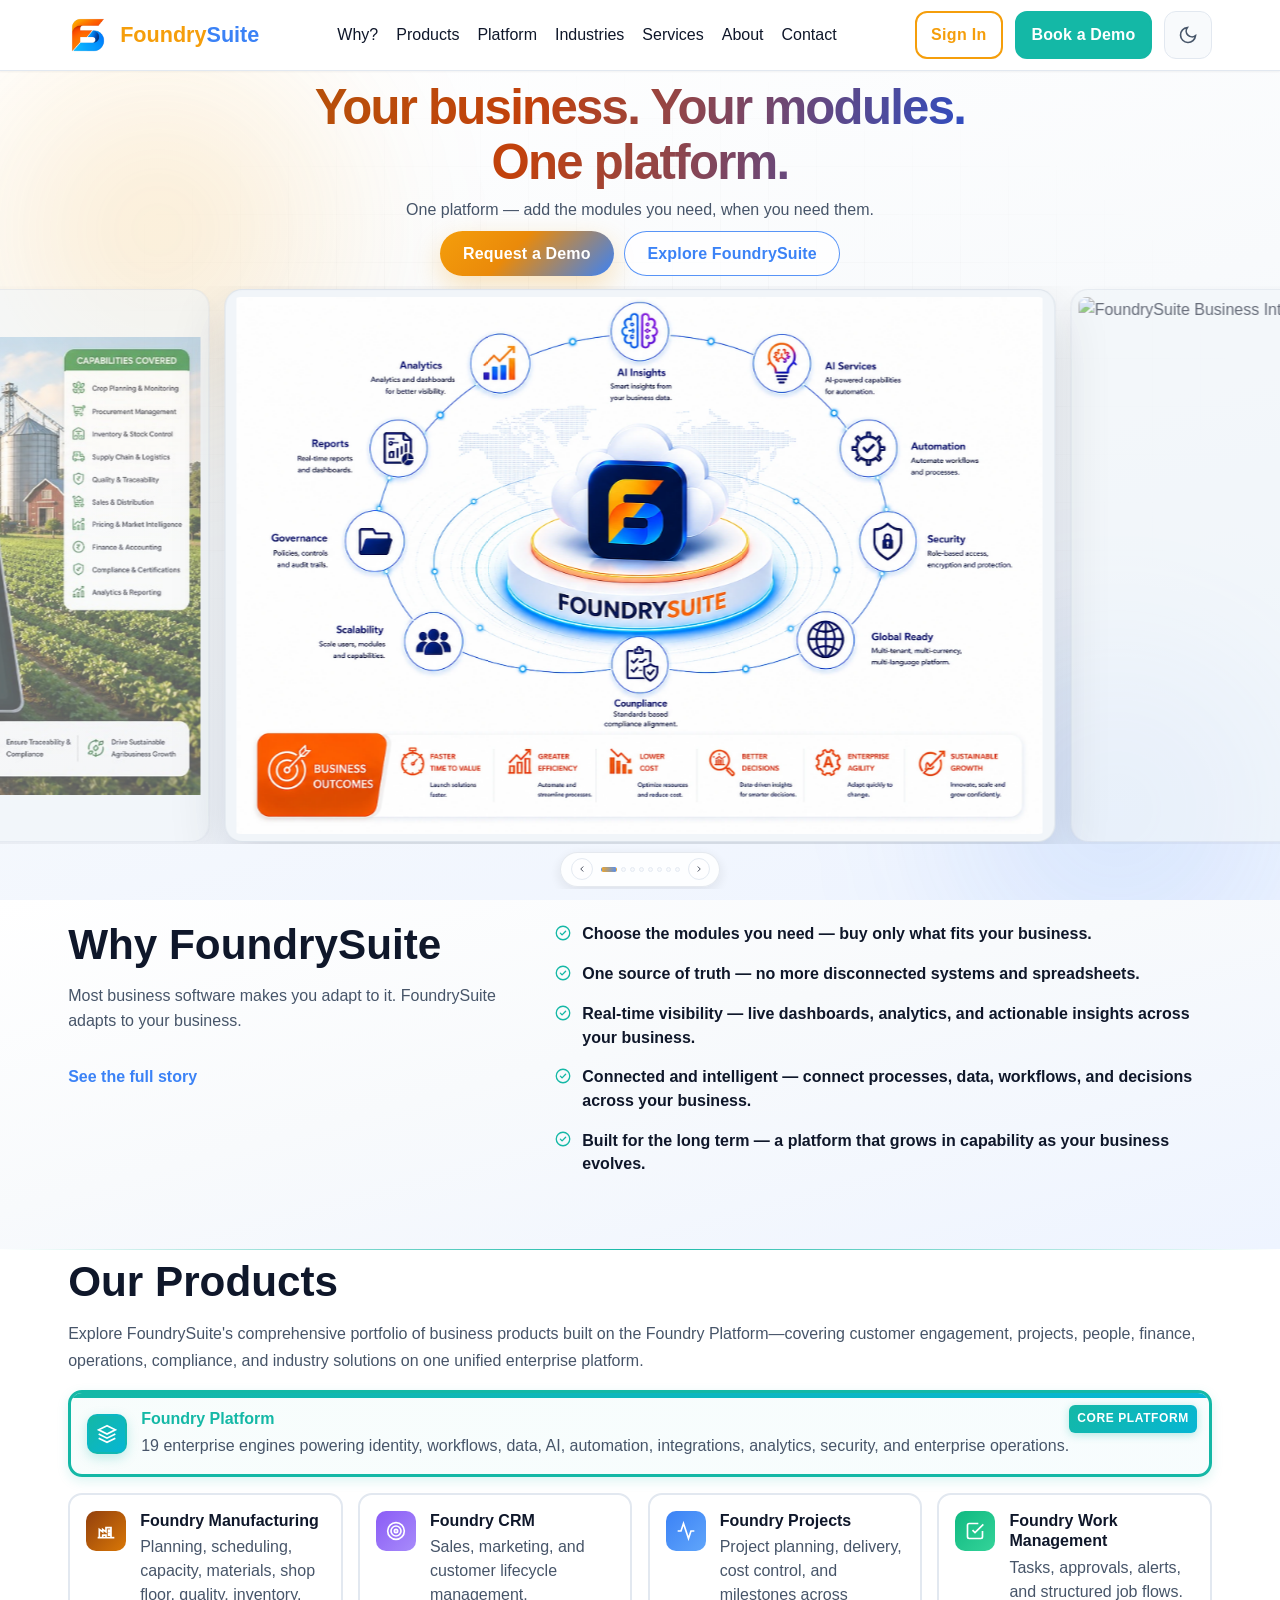
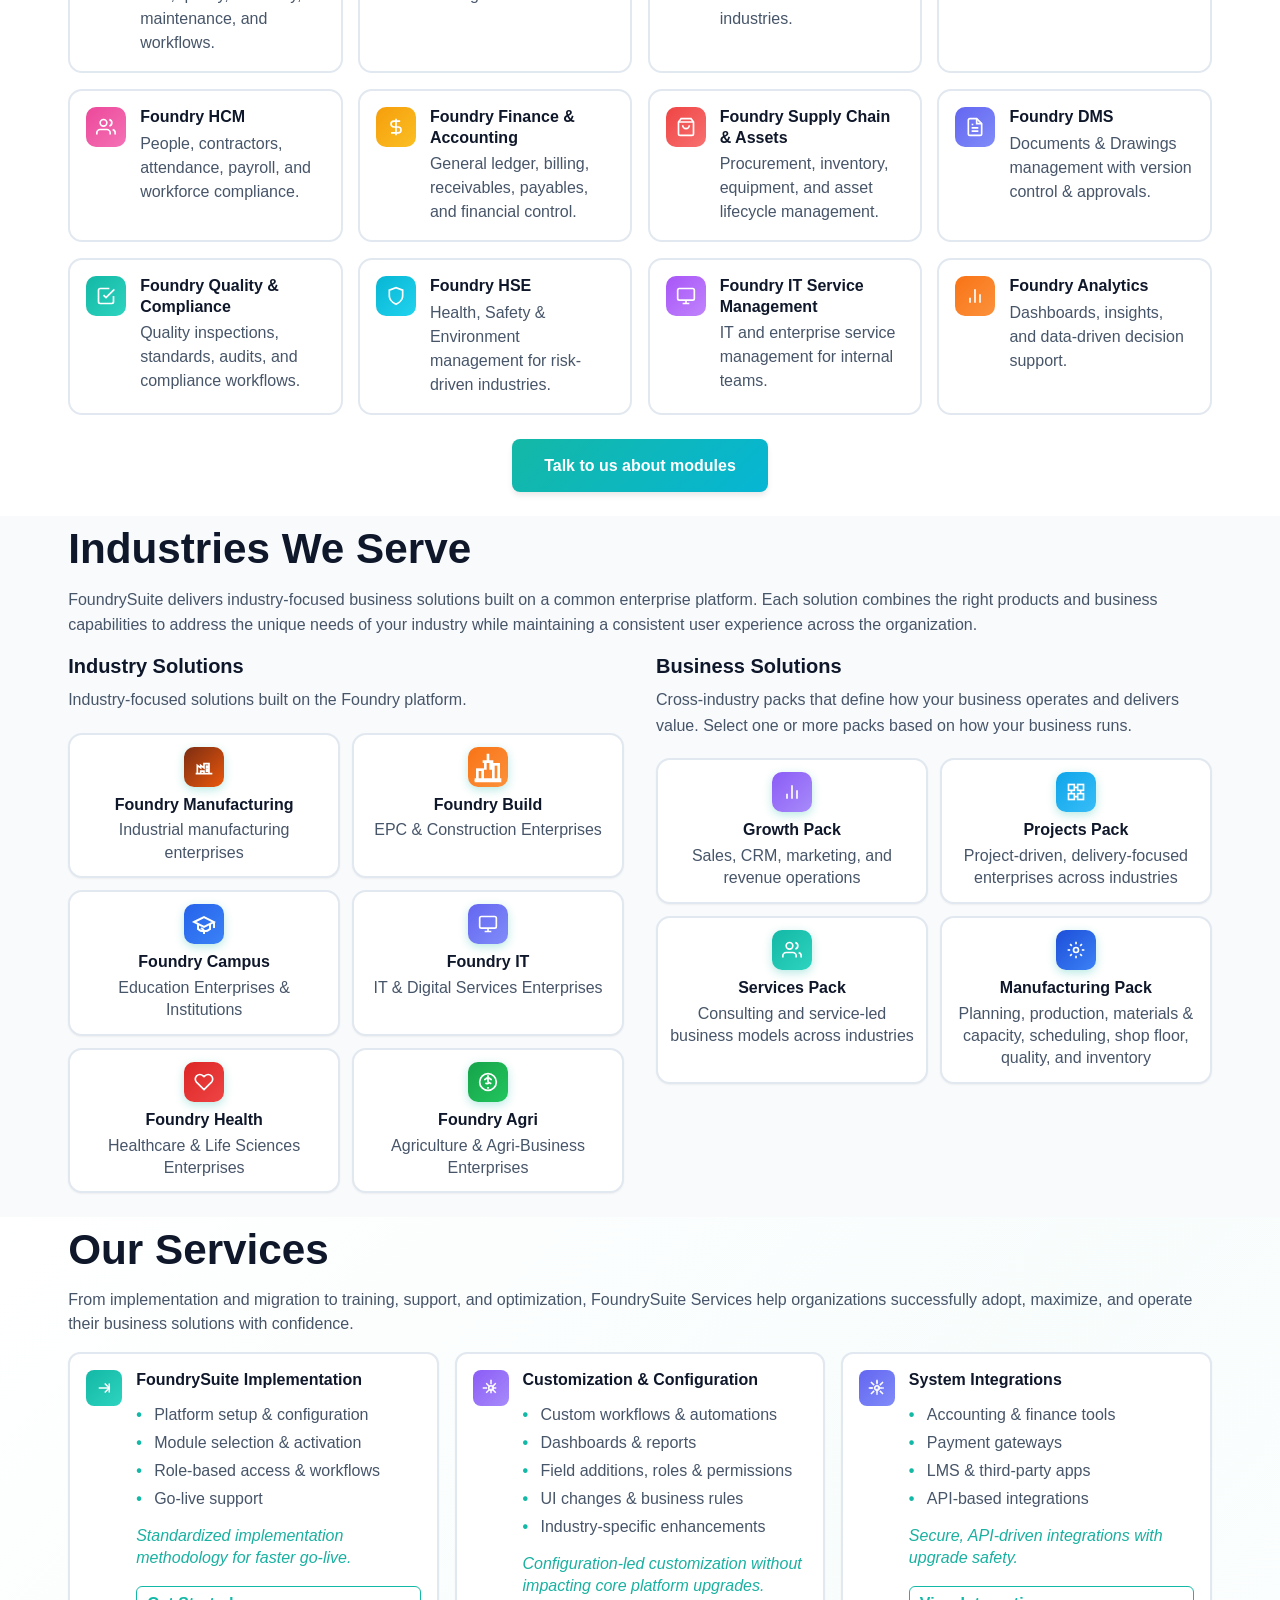
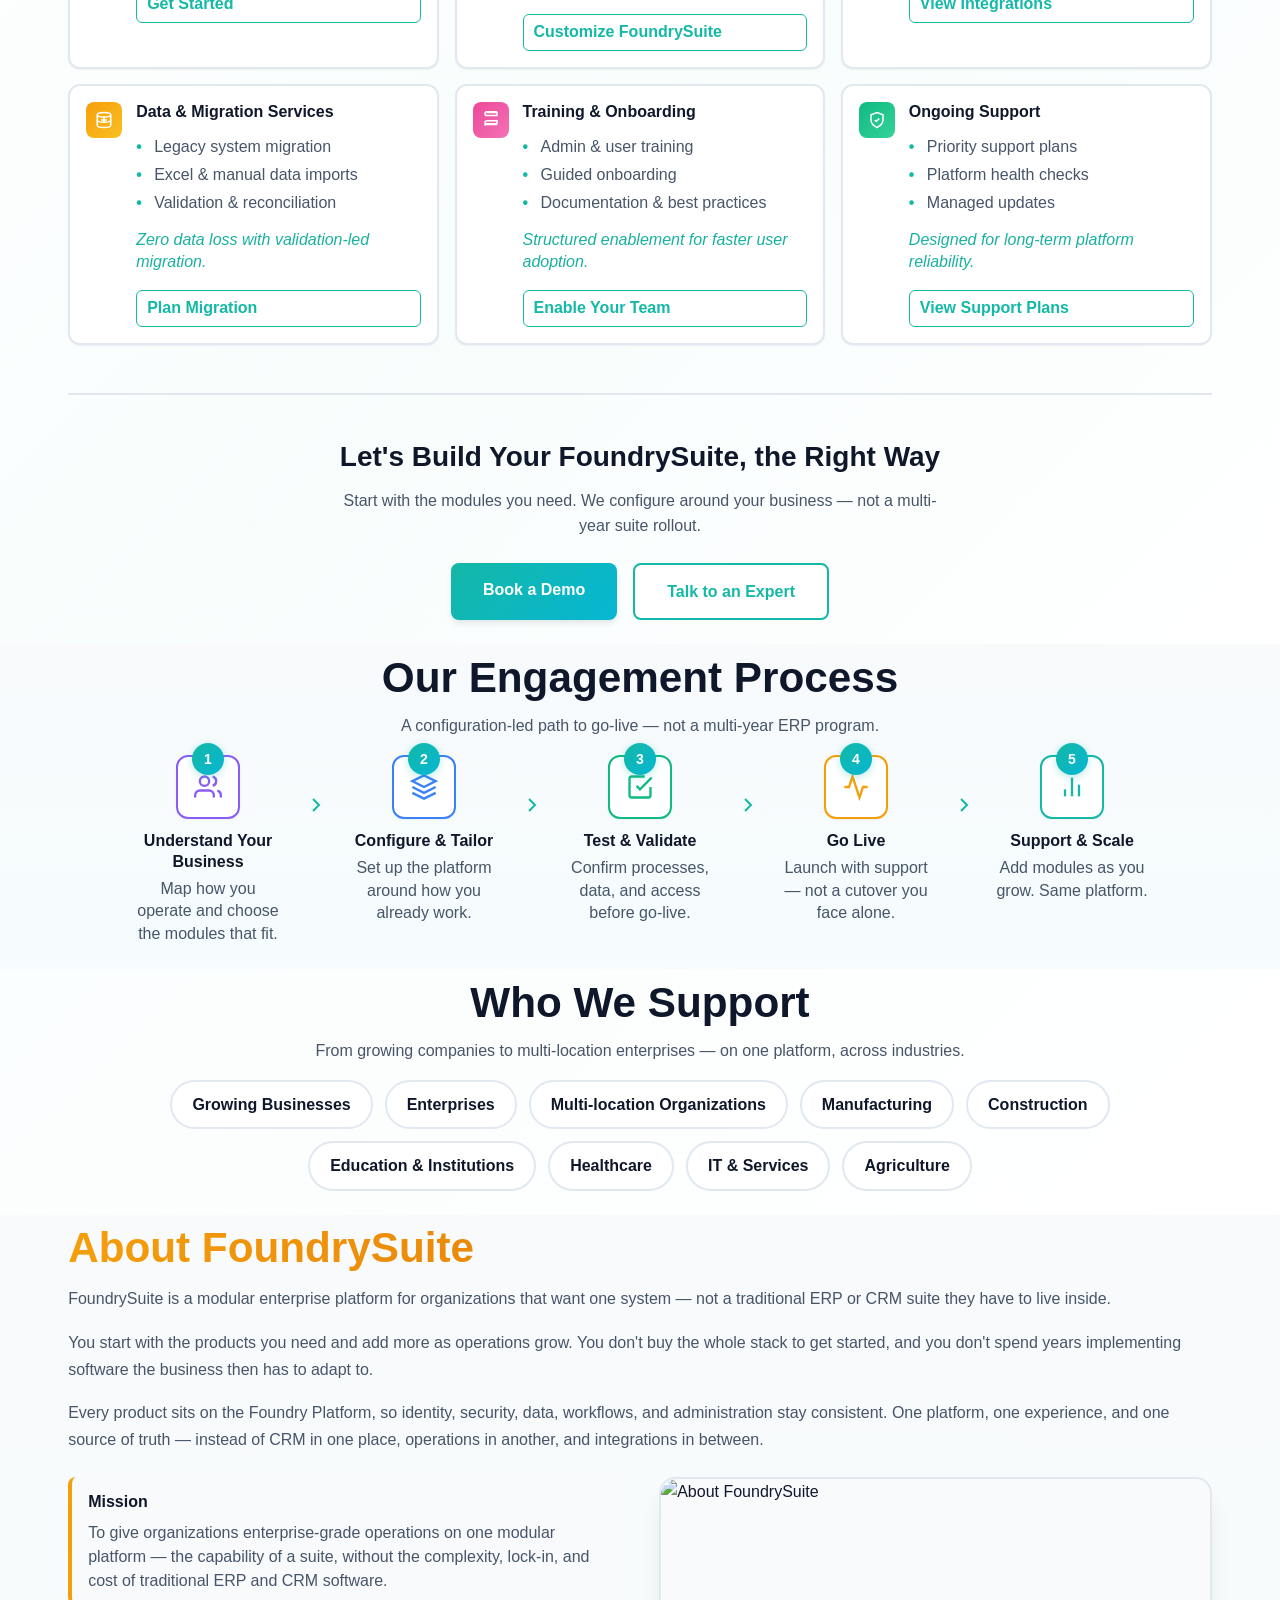
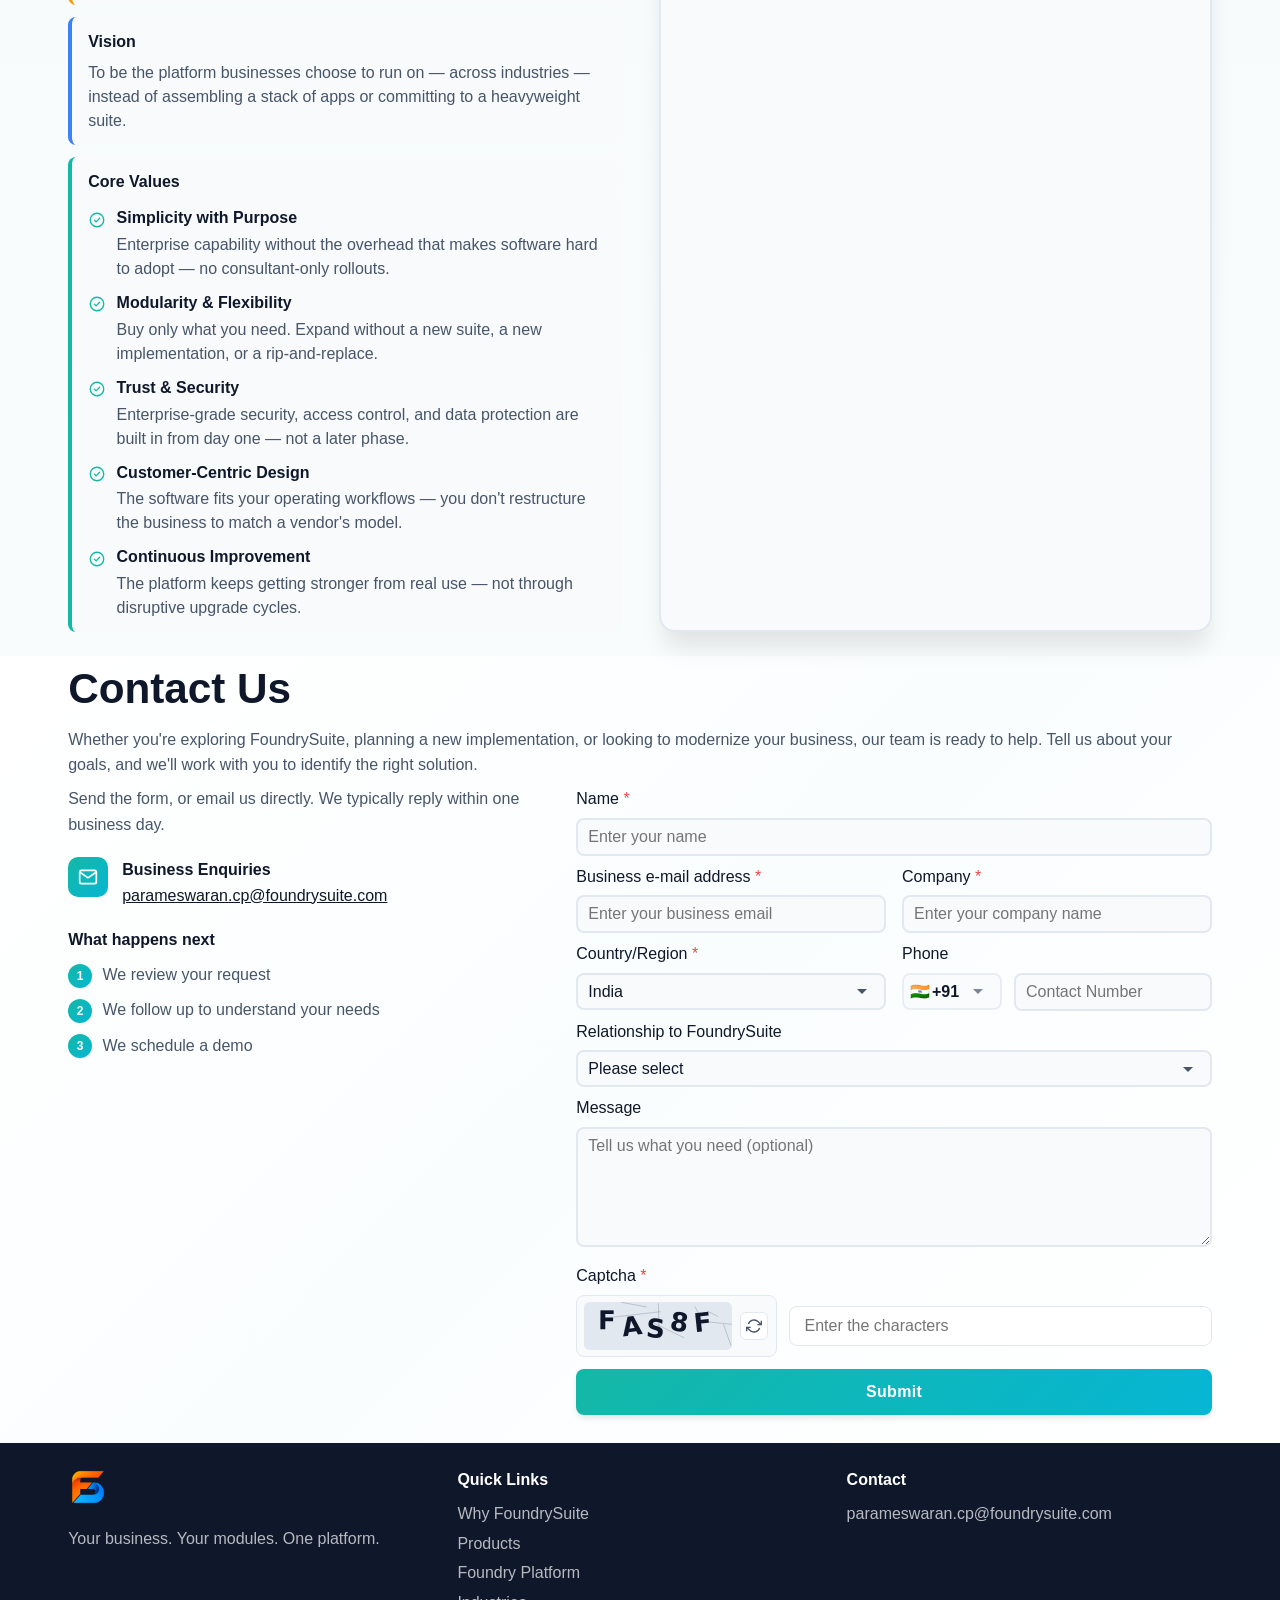
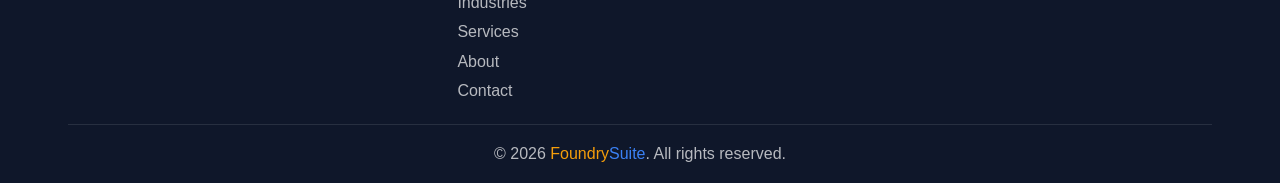
==== index.html @ 8218de61 "Sharpen the hero carousel and refresh transparent favicons. Serve HD WebP slides without scale blur," ====
<!DOCTYPE html>
<html lang="en">
<head>
    <meta charset="UTF-8">
    <meta name="viewport" content="width=device-width, initial-scale=1.0">
    <title>FoundrySuite | Your business. Your modules. One platform.</title>
    <meta name="robots" content="index, follow">
    <meta name="description" content="Run your business on one platform—add the modules you need, when you need them. Business transformation software designed to simplify operations, unify data, and grow with your business.">

    <!-- Open Graph -->
    <meta property="og:type" content="website">
    <meta property="og:site_name" content="FoundrySuite">
    <meta property="og:locale" content="en_US">
    <meta property="og:url" content="https://www.foundrysuite.com">
    <meta property="og:title" content="FoundrySuite | Your business. Your modules. One platform.">
    <meta property="og:description" content="Run your business on one platform—add the modules you need, when you need them. Business transformation software designed to simplify operations, unify data, and grow with your business.">
    <meta property="og:image" content="https://www.foundrysuite.com/assets/images/Social/og-share.jpg">
    <meta property="og:image:secure_url" content="https://www.foundrysuite.com/assets/images/Social/og-share.jpg">
    <meta property="og:image:type" content="image/jpeg">
    <meta property="og:image:width" content="1200">
    <meta property="og:image:height" content="800">
    <meta property="og:image:alt" content="FoundrySuite — Your business. Your modules. One platform.">

    <!-- Twitter / X -->
    <meta name="twitter:card" content="summary_large_image">
    <meta name="twitter:title" content="FoundrySuite | Your business. Your modules. One platform.">
    <meta name="twitter:description" content="Run your business on one platform—add the modules you need, when you need them. Business transformation software designed to simplify operations, unify data, and grow with your business.">
    <meta name="twitter:image" content="https://www.foundrysuite.com/assets/images/Social/og-share.jpg">
    <meta name="twitter:image:alt" content="FoundrySuite — Your business. Your modules. One platform.">

    <!-- Security -->
    <meta http-equiv="Content-Security-Policy" content="default-src 'self'; script-src 'self'; script-src-attr 'none'; style-src 'self' 'unsafe-inline' https://fonts.googleapis.com; font-src 'self' https://fonts.gstatic.com; img-src 'self' data:; media-src 'self'; connect-src 'self' https://formspree.io; object-src 'none'; base-uri 'self'; form-action 'self' https://formspree.io; frame-ancestors 'self'; frame-src 'none'; worker-src 'none'; upgrade-insecure-requests">
    <meta http-equiv="X-Content-Type-Options" content="nosniff">
    <meta http-equiv="X-Frame-Options" content="SAMEORIGIN">
    <meta http-equiv="Referrer-Policy" content="strict-origin-when-cross-origin">
    <meta http-equiv="Permissions-Policy" content="geolocation=(), microphone=(), camera=(), payment=(), usb=(), bluetooth=(), accelerometer=(), magnetometer=(), gyroscope=(), interest-cohort=()">
    <meta http-equiv="X-Permitted-Cross-Domain-Policies" content="none">

    <link rel="canonical" href="https://www.foundrysuite.com">
    <link rel="icon" href="assets/images/Icons/favicon-light.ico?v=nobg1" sizes="any">
    <link rel="icon" type="image/png" sizes="32x32" href="assets/images/Icons/favicon-32x32-light.png?v=nobg1">
    <link rel="icon" type="image/png" sizes="16x16" href="assets/images/Icons/favicon-16x16-light.png?v=nobg1">
    <link rel="apple-touch-icon" sizes="180x180" href="assets/images/Icons/apple-touch-icon-light.png?v=nobg1">
    <script src="assets/js/core/theme-init.js"></script>
    <link rel="stylesheet" href="styles.css">
    <link rel="preconnect" href="https://fonts.googleapis.com">
    <link rel="preconnect" href="https://fonts.gstatic.com" crossorigin>
    <link href="https://fonts.googleapis.com/css2?family=Inter:wght@300;400;500;600;700&family=Outfit:wght@500;600;700;800&display=swap" rel="stylesheet">
</head>
<body>
    <!-- Skip to main content for accessibility -->
    <a href="/" class="skip-to-content" data-scroll-to="home">Skip to main content</a>
    <!-- Navigation -->
    <nav class="navbar">
        <div class="container">
                <div class="nav-wrapper">
                    <div class="nav-brand">
                        <a href="/" class="logo" data-scroll-to="home">
                            <img
                                src="assets/images/Branding/logo-light.png"
                                data-logo
                                data-logo-light="assets/images/Branding/logo-light.png"
                                data-logo-dark="assets/images/Branding/logo-dark.png"
                                alt="FoundrySuite Logo"
                                class="logo-img"
                                fetchpriority="high"
                            >
                            <span class="logo-text"><span class="logo-foundry">Foundry</span><span class="logo-suite">Suite</span></span>
                        </a>
                    </div>
                    <ul class="nav-menu" id="navMenu">
                        <li><a href="why.html" class="nav-link" aria-label="Why FoundrySuite">Why?</a></li>
                        <li><a href="#products" class="nav-link" data-scroll-to="products">Products</a></li>
                        <li>
                            <a href="platform.html" class="nav-link nav-link--platform" aria-label="Foundry Platform">Platform</a>
                        </li>
                        <li><a href="#solutions" class="nav-link" data-scroll-to="solutions">Industries</a></li>
                        <li><a href="#services" class="nav-link" data-scroll-to="services">Services</a></li>
                        <li><a href="#about" class="nav-link" data-scroll-to="about">About</a></li>
                        <li><a href="#contact" class="nav-link" data-scroll-to="contact">Contact</a></li>
                        <li class="nav-drawer-cta">
                            <a href="#contact" class="nav-link nav-cta" data-scroll-to="contact">Book a Demo</a>
                        </li>
                    </ul>
                    <div class="nav-actions">
                        <a href="https://login.foundrysuite.com" class="nav-link nav-login">Sign In</a>
                        <a href="#contact" class="nav-link nav-cta" data-scroll-to="contact">Book a Demo</a>
                        <button class="theme-toggle" id="themeToggle" aria-label="Toggle theme">
                            <svg class="theme-icon sun-icon" width="20" height="20" viewBox="0 0 24 24" fill="none" stroke="currentColor" stroke-width="2">
                                <circle cx="12" cy="12" r="5"></circle>
                                <line x1="12" y1="1" x2="12" y2="3"></line>
                                <line x1="12" y1="21" x2="12" y2="23"></line>
                                <line x1="4.22" y1="4.22" x2="5.64" y2="5.64"></line>
                                <line x1="18.36" y1="18.36" x2="19.78" y2="19.78"></line>
                                <line x1="1" y1="12" x2="3" y2="12"></line>
                                <line x1="21" y1="12" x2="23" y2="12"></line>
                                <line x1="4.22" y1="19.78" x2="5.64" y2="18.36"></line>
                                <line x1="18.36" y1="5.64" x2="19.78" y2="4.22"></line>
                            </svg>
                            <svg class="theme-icon moon-icon" width="20" height="20" viewBox="0 0 24 24" fill="none" stroke="currentColor" stroke-width="2">
                                <path d="M21 12.79A9 9 0 1 1 11.21 3 7 7 0 0 0 21 12.79z"></path>
                            </svg>
                        </button>
                        <button class="nav-toggle" id="navToggle" type="button" aria-label="Toggle navigation" aria-expanded="false" aria-controls="navMenu">
                            <span></span>
                            <span></span>
                            <span></span>
                        </button>
                    </div>
                </div>
        </div>
    </nav>

    <!-- Hero Section -->
    <section id="home" class="hero">
        <div class="hero-atmosphere" aria-hidden="true">
            <span class="hero-orb hero-orb--foundry"></span>
            <span class="hero-orb hero-orb--suite"></span>
            <span class="hero-grid"></span>
        </div>
        <div class="container hero-copy">
            <div class="hero-content">
                <h1 class="hero-title">
                    Your business. Your modules.<br>
                    One platform.
                </h1>
                <p class="hero-subtitle">One platform — add the modules you need, when you need them.</p>
                <div class="hero-buttons">
                    <a href="#contact" class="btn btn-primary" data-scroll-to="contact">Request a Demo</a>
                    <a href="#products" class="btn btn-secondary" data-scroll-to="products">Explore FoundrySuite</a>
                </div>
            </div>
        </div>
        <div class="hero-visual" aria-roledescription="carousel" aria-label="FoundrySuite product gallery">
            <div class="solution-slideshow">
                <div class="slideshow-viewport">
                    <div class="slideshow-track">
                        <!-- Slide 1: FoundrySuite Orbit -->
                        <div class="solution-slide active" data-solution="orbit">
                            <picture class="solution-slide-picture">
                                <source type="image/webp" srcset="assets/images/Architecture/hd/foundrysuite-orbit-light.webp" sizes="(max-width: 968px) 90vw, min(64rem, 72vw)">
                                <img src="assets/images/Architecture/foundrysuite-orbit-light.png" width="2048" height="1365" alt="FoundrySuite — modular platform capabilities and business outcomes" class="solution-slide-img solution-orbit-img solution-orbit-img--light" fetchpriority="high" decoding="async">
                            </picture>
                            <picture class="solution-slide-picture">
                                <source type="image/webp" srcset="assets/images/Architecture/hd/foundrysuite-orbit-dark.webp" sizes="(max-width: 968px) 90vw, min(64rem, 72vw)">
                                <img src="assets/images/Architecture/foundrysuite-orbit-dark.png" width="2048" height="1365" alt="FoundrySuite — modular platform capabilities and business outcomes" class="solution-slide-img solution-orbit-img solution-orbit-img--dark" loading="lazy" decoding="async">
                            </picture>
                        </div>

                        <!-- Slide 2: Default Dashboard -->
                        <div class="solution-slide" data-solution="dashboard">
                            <img src="assets/images/Branding/bid-hd.svg" width="1920" height="1080" alt="FoundrySuite Business Intelligence Dashboard" class="solution-slide-img" fetchpriority="high" decoding="async">
                        </div>

                        <!-- Slide 3: Foundry Manufacturing -->
                        <div class="solution-slide" data-solution="manufacturing">
                            <picture class="solution-slide-picture">
                                <source type="image/webp" srcset="assets/images/Products/hd/foundry-manufacturing.webp" sizes="(max-width: 968px) 90vw, min(64rem, 72vw)">
                                <img src="assets/images/Products/foundry-manufacturing.png" width="2048" height="1153" alt="Foundry Manufacturing - Industrial Manufacturing enterprises" class="solution-slide-img" loading="lazy" decoding="async" data-fallback-sibling="true">
                            </picture>
                            <div class="solution-slide-placeholder is-hidden">
                                <div class="placeholder-content">
                                    <h3>Foundry Manufacturing</h3>
                                    <p>Industrial Manufacturing enterprises</p>
                                </div>
                            </div>
                        </div>

                        <!-- Slide 4: Foundry Build - Construction -->
                        <div class="solution-slide" data-solution="build">
                            <picture class="solution-slide-picture">
                                <source type="image/webp" srcset="assets/images/Products/hd/foundry-build.webp" sizes="(max-width: 968px) 90vw, min(64rem, 72vw)">
                                <img src="assets/images/Products/foundry-build.png" width="2048" height="1152" alt="Foundry Build - The Integrated ERP for Civil & Commercial Construction" class="solution-slide-img" loading="lazy" decoding="async" data-fallback-sibling="true">
                            </picture>
                            <div class="solution-slide-placeholder is-hidden">
                                <div class="placeholder-content">
                                    <h3>Foundry Build</h3>
                                    <p>The Integrated ERP for Civil & Commercial Construction</p>
                                </div>
                            </div>
                        </div>

                        <!-- Slide 5: Foundry Campus - Education -->
                        <div class="solution-slide" data-solution="campus">
                            <picture class="solution-slide-picture">
                                <source type="image/webp" srcset="assets/images/Products/hd/foundry-campus.webp" sizes="(max-width: 968px) 90vw, min(64rem, 72vw)">
                                <img src="assets/images/Products/foundry-campus.png" width="2048" height="1152" alt="Foundry Campus - Education & Institutions ERP" class="solution-slide-img" loading="lazy" decoding="async" data-fallback-sibling="true">
                            </picture>
                            <div class="solution-slide-placeholder is-hidden">
                                <div class="placeholder-content">
                                    <h3>Foundry Campus</h3>
                                    <p>Education & Institutions ERP</p>
                                </div>
                            </div>
                        </div>

                        <!-- Slide 6: Foundry Health - Healthcare -->
                        <div class="solution-slide" data-solution="health">
                            <picture class="solution-slide-picture">
                                <source type="image/webp" srcset="assets/images/Products/hd/foundry-health.webp" sizes="(max-width: 968px) 90vw, min(64rem, 72vw)">
                                <img src="assets/images/Products/foundry-health.png" width="2048" height="1152" alt="Foundry Health - Unified ERP Platform for Healthcare & Life Sciences Enterprises" class="solution-slide-img" loading="lazy" decoding="async" data-fallback-sibling="true">
                            </picture>
                            <div class="solution-slide-placeholder is-hidden">
                                <div class="placeholder-content">
                                    <h3>Foundry Health</h3>
                                    <p>Unified ERP Platform for Healthcare & Life Sciences Enterprises</p>
                                </div>
                            </div>
                        </div>

                        <!-- Slide 7: Foundry IT - IT Services -->
                        <div class="solution-slide" data-solution="it">
                            <picture class="solution-slide-picture">
                                <source type="image/webp" srcset="assets/images/Products/hd/foundry-it.webp" sizes="(max-width: 968px) 90vw, min(64rem, 72vw)">
                                <img src="assets/images/Products/foundry-it.png" width="2048" height="1152" alt="Foundry IT - Unified ERP Platform for IT & Digital Services Enterprises" class="solution-slide-img" loading="lazy" decoding="async" data-fallback-sibling="true">
                            </picture>
                            <div class="solution-slide-placeholder is-hidden">
                                <div class="placeholder-content">
                                    <h3>Foundry IT</h3>
                                    <p>Unified ERP Platform for IT & Digital Services Enterprises</p>
                                </div>
                            </div>
                        </div>

                        <!-- Slide 8: Foundry Agri - Agriculture -->
                        <div class="solution-slide" data-solution="agri">
                            <picture class="solution-slide-picture">
                                <source type="image/webp" srcset="assets/images/Products/hd/foundry-agri.webp" sizes="(max-width: 968px) 90vw, min(64rem, 72vw)">
                                <img src="assets/images/Products/foundry-agri.png" width="2048" height="1152" alt="Foundry Agri - Agriculture & Agri-Projects ERP" class="solution-slide-img" loading="lazy" decoding="async" data-fallback-sibling="true">
                            </picture>
                            <div class="solution-slide-placeholder is-hidden">
                                <div class="placeholder-content">
                                    <h3>Foundry Agri</h3>
                                    <p>Agriculture & Agri-Projects ERP</p>
                                </div>
                            </div>
                        </div>
                    </div>
                </div>
                <div class="slideshow-nav">
                    <button class="slide-nav-btn prev-btn" aria-label="Previous slide">
                        <svg viewBox="0 0 24 24" fill="none" stroke="currentColor" stroke-width="2">
                            <polyline points="15 18 9 12 15 6"></polyline>
                        </svg>
                    </button>
                    <div class="slide-indicators">
                        <button class="slide-indicator active" data-slide="0" data-label="FoundrySuite" aria-label="FoundrySuite" title="FoundrySuite"></button>
                        <button class="slide-indicator" data-slide="1" data-label="Dashboard" aria-label="Dashboard" title="Dashboard"></button>
                        <button class="slide-indicator" data-slide="2" data-label="Manufacturing" aria-label="Manufacturing" title="Manufacturing"></button>
                        <button class="slide-indicator" data-slide="3" data-label="Build" aria-label="Build" title="Build"></button>
                        <button class="slide-indicator" data-slide="4" data-label="Campus" aria-label="Campus" title="Campus"></button>
                        <button class="slide-indicator" data-slide="5" data-label="Health" aria-label="Health" title="Health"></button>
                        <button class="slide-indicator" data-slide="6" data-label="IT" aria-label="IT" title="IT"></button>
                        <button class="slide-indicator" data-slide="7" data-label="Agri" aria-label="Agri" title="Agri"></button>
                    </div>
                    <button class="slide-nav-btn next-btn" aria-label="Next slide">
                        <svg viewBox="0 0 24 24" fill="none" stroke="currentColor" stroke-width="2">
                            <polyline points="9 18 15 12 9 6"></polyline>
                        </svg>
                    </button>
                </div>
            </div>
        </div>
    </section>

    <!-- Why FoundrySuite — continuation of the Hero narrative -->
    <section id="why" class="why-foundrysuite">
        <div class="container">
            <div class="why-foundrysuite-grid">
                <div class="why-foundrysuite-copy">
                    <div class="section-header">
                        <h2 class="section-title">Why FoundrySuite</h2>
                        <p class="section-subtitle">Most business software makes you adapt to it. FoundrySuite adapts to your business.</p>
                    </div>
                    <a href="why.html" class="why-foundrysuite-link">See the full story</a>
                </div>
                <div class="why-foundrysuite-aside">
                    <ul class="why-foundrysuite-highlights">
                        <li>
                            <svg class="why-foundrysuite-check" viewBox="0 0 24 24" fill="none" aria-hidden="true">
                                <circle cx="12" cy="12" r="9" stroke="currentColor" stroke-width="1.75"></circle>
                                <path d="M8.5 12.2l2.3 2.3 4.7-4.8" stroke="currentColor" stroke-width="1.75" stroke-linecap="round" stroke-linejoin="round"></path>
                            </svg>
                            <span>Choose the modules you need — buy only what fits your business.</span>
                        </li>
                        <li>
                            <svg class="why-foundrysuite-check" viewBox="0 0 24 24" fill="none" aria-hidden="true">
                                <circle cx="12" cy="12" r="9" stroke="currentColor" stroke-width="1.75"></circle>
                                <path d="M8.5 12.2l2.3 2.3 4.7-4.8" stroke="currentColor" stroke-width="1.75" stroke-linecap="round" stroke-linejoin="round"></path>
                            </svg>
                            <span>One source of truth — no more disconnected systems and spreadsheets.</span>
                        </li>
                        <li>
                            <svg class="why-foundrysuite-check" viewBox="0 0 24 24" fill="none" aria-hidden="true">
                                <circle cx="12" cy="12" r="9" stroke="currentColor" stroke-width="1.75"></circle>
                                <path d="M8.5 12.2l2.3 2.3 4.7-4.8" stroke="currentColor" stroke-width="1.75" stroke-linecap="round" stroke-linejoin="round"></path>
                            </svg>
                            <span>Real-time visibility — live dashboards, analytics, and actionable insights across your business.</span>
                        </li>
                        <li>
                            <svg class="why-foundrysuite-check" viewBox="0 0 24 24" fill="none" aria-hidden="true">
                                <circle cx="12" cy="12" r="9" stroke="currentColor" stroke-width="1.75"></circle>
                                <path d="M8.5 12.2l2.3 2.3 4.7-4.8" stroke="currentColor" stroke-width="1.75" stroke-linecap="round" stroke-linejoin="round"></path>
                            </svg>
                            <span>Connected and intelligent — connect processes, data, workflows, and decisions across your business.</span>
                        </li>
                        <li>
                            <svg class="why-foundrysuite-check" viewBox="0 0 24 24" fill="none" aria-hidden="true">
                                <circle cx="12" cy="12" r="9" stroke="currentColor" stroke-width="1.75"></circle>
                                <path d="M8.5 12.2l2.3 2.3 4.7-4.8" stroke="currentColor" stroke-width="1.75" stroke-linecap="round" stroke-linejoin="round"></path>
                            </svg>
                            <span>Built for the long term — a platform that grows in capability as your business evolves.</span>
                        </li>
                    </ul>
                </div>
            </div>
        </div>
    </section>

    <!-- Products Section -->
    <section id="products" class="products">
        <div class="container">
            <div class="section-header">
                <h2 class="section-title">Our Products</h2>
                <p class="section-subtitle">Explore FoundrySuite's comprehensive portfolio of business products built on the Foundry Platform—covering customer engagement, projects, people, finance, operations, compliance, and industry solutions on one unified enterprise platform.</p>
            </div>
            <div class="products-grid">
                <div class="product-card product-card-platform">
                    <div class="platform-badge">Core Platform</div>
                    <div class="product-icon product-icon-platform">
                        <svg viewBox="0 0 24 24" fill="none" stroke="currentColor" stroke-width="2">
                            <path d="M12 2L2 7l10 5 10-5-10-5z"></path>
                            <path d="M2 17l10 5 10-5M2 12l10 5 10-5"></path>
                        </svg>
                    </div>
                    <div class="product-content">
                        <h3 class="product-title">Foundry Platform</h3>
                        <p class="product-description">19 enterprise engines powering identity, workflows, data, AI, automation, integrations, analytics, security, and enterprise operations.</p>
                    </div>
                    <a href="platform.html" class="product-card-link" aria-label="Learn more about Foundry Platform"></a>
                </div>
                <div class="product-card">
                    <div class="product-icon product-icon-manufacturing">
                        <svg viewBox="0 0 24 24" fill="none" stroke="currentColor" stroke-width="2">
                            <path d="M2 20h20"></path>
                            <path d="M4 20V10l4 3V10l4 3V8h6v12"></path>
                            <rect x="15" y="11" width="2" height="2"></rect>
                            <rect x="15" y="15" width="2" height="2"></rect>
                            <path d="M8 20v-3h4v3"></path>
                        </svg>
                    </div>
                    <div class="product-content">
                        <h3 class="product-title">Foundry Manufacturing</h3>
                        <p class="product-description">Planning, scheduling, capacity, materials, shop floor, quality, inventory, maintenance, and workflows.</p>
                    </div>
                    <a href="#contact" class="product-card-link" data-scroll-to="contact" aria-label="Talk to us about Foundry Manufacturing"></a>
                </div>
                <div class="product-card">
                    <div class="product-icon product-icon-crm">
                        <svg viewBox="0 0 24 24" fill="none" stroke="currentColor" stroke-width="2">
                            <circle cx="12" cy="12" r="10"></circle>
                            <circle cx="12" cy="12" r="6"></circle>
                            <circle cx="12" cy="12" r="2"></circle>
                        </svg>
                    </div>
                    <div class="product-content">
                        <h3 class="product-title">Foundry CRM</h3>
                        <p class="product-description">Sales, marketing, and customer lifecycle management.</p>
                    </div>
                    <a href="#contact" class="product-card-link" data-scroll-to="contact" aria-label="Talk to us about Foundry CRM"></a>
                </div>
                <div class="product-card">
                    <div class="product-icon product-icon-projects">
                        <svg viewBox="0 0 24 24" fill="none" stroke="currentColor" stroke-width="2">
                            <polyline points="22 12 18 12 15 21 9 3 6 12 2 12"></polyline>
                        </svg>
                    </div>
                    <div class="product-content">
                        <h3 class="product-title">Foundry Projects</h3>
                        <p class="product-description">Project planning, delivery, cost control, and milestones across industries.</p>
                    </div>
                    <a href="#contact" class="product-card-link" data-scroll-to="contact" aria-label="Talk to us about Foundry Projects"></a>
                </div>
                <div class="product-card">
                    <div class="product-icon product-icon-work">
                        <svg viewBox="0 0 24 24" fill="none" stroke="currentColor" stroke-width="2">
                            <path d="M9 11l3 3L22 4"></path>
                            <path d="M21 12v7a2 2 0 0 1-2 2H5a2 2 0 0 1-2-2V5a2 2 0 0 1 2-2h11"></path>
                        </svg>
                    </div>
                    <div class="product-content">
                        <h3 class="product-title">Foundry Work Management</h3>
                        <p class="product-description">Tasks, approvals, alerts, and structured job flows.</p>
                    </div>
                    <a href="#contact" class="product-card-link" data-scroll-to="contact" aria-label="Talk to us about Foundry Work Management"></a>
                </div>
                <div class="product-card">
                    <div class="product-icon product-icon-hcm">
                        <svg viewBox="0 0 24 24" fill="none" stroke="currentColor" stroke-width="2">
                            <path d="M17 21v-2a4 4 0 0 0-4-4H5a4 4 0 0 0-4 4v2"></path>
                            <circle cx="9" cy="7" r="4"></circle>
                            <path d="M23 21v-2a4 4 0 0 0-3-3.87"></path>
                            <path d="M16 3.13a4 4 0 0 1 0 7.75"></path>
                        </svg>
                    </div>
                    <div class="product-content">
                        <h3 class="product-title">Foundry HCM</h3>
                        <p class="product-description">People, contractors, attendance, payroll, and workforce compliance.</p>
                    </div>
                    <a href="#contact" class="product-card-link" data-scroll-to="contact" aria-label="Talk to us about Foundry HCM"></a>
                </div>
                <div class="product-card">
                    <div class="product-icon product-icon-finance">
                        <svg viewBox="0 0 24 24" fill="none" stroke="currentColor" stroke-width="2">
                            <line x1="12" y1="2" x2="12" y2="22"></line>
                            <path d="M17 5H9.5a3.5 3.5 0 0 0 0 7h5a3.5 3.5 0 0 1 0 7H6"></path>
                        </svg>
                    </div>
                    <div class="product-content">
                        <h3 class="product-title">Foundry Finance & Accounting</h3>
                        <p class="product-description">General ledger, billing, receivables, payables, and financial control.</p>
                    </div>
                    <a href="#contact" class="product-card-link" data-scroll-to="contact" aria-label="Talk to us about Foundry Finance & Accounting"></a>
                </div>
                <div class="product-card">
                    <div class="product-icon product-icon-supply">
                        <svg viewBox="0 0 24 24" fill="none" stroke="currentColor" stroke-width="2">
                            <path d="M6 2L3 6v14a2 2 0 0 0 2 2h14a2 2 0 0 0 2-2V6l-3-4z"></path>
                            <line x1="3" y1="6" x2="21" y2="6"></line>
                            <path d="M16 10a4 4 0 0 1-8 0"></path>
                        </svg>
                    </div>
                    <div class="product-content">
                        <h3 class="product-title">Foundry Supply Chain & Assets</h3>
                        <p class="product-description">Procurement, inventory, equipment, and asset lifecycle management.</p>
                    </div>
                    <a href="#contact" class="product-card-link" data-scroll-to="contact" aria-label="Talk to us about Foundry Supply Chain & Assets"></a>
                </div>
                <div class="product-card">
                    <div class="product-icon product-icon-dms">
                        <svg viewBox="0 0 24 24" fill="none" stroke="currentColor" stroke-width="2">
                            <path d="M14 2H6a2 2 0 0 0-2 2v16a2 2 0 0 0 2 2h12a2 2 0 0 0 2-2V8z"></path>
                            <polyline points="14 2 14 8 20 8"></polyline>
                            <line x1="16" y1="13" x2="8" y2="13"></line>
                            <line x1="16" y1="17" x2="8" y2="17"></line>
                            <polyline points="10 9 9 9 8 9"></polyline>
                        </svg>
                    </div>
                    <div class="product-content">
                        <h3 class="product-title">Foundry DMS</h3>
                        <p class="product-description">Documents & Drawings management with version control & approvals.</p>
                    </div>
                    <a href="#contact" class="product-card-link" data-scroll-to="contact" aria-label="Talk to us about Foundry DMS"></a>
                </div>
                <div class="product-card">
                    <div class="product-icon product-icon-quality">
                        <svg viewBox="0 0 24 24" fill="none" stroke="currentColor" stroke-width="2">
                            <path d="M9 11l3 3L22 4"></path>
                            <path d="M21 12v7a2 2 0 0 1-2 2H5a2 2 0 0 1-2-2V5a2 2 0 0 1 2-2h11"></path>
                        </svg>
                    </div>
                    <div class="product-content">
                        <h3 class="product-title">Foundry Quality & Compliance</h3>
                        <p class="product-description">Quality inspections, standards, audits, and compliance workflows.</p>
                    </div>
                    <a href="#contact" class="product-card-link" data-scroll-to="contact" aria-label="Talk to us about Foundry Quality & Compliance"></a>
                </div>
                <div class="product-card">
                    <div class="product-icon product-icon-hse">
                        <svg viewBox="0 0 24 24" fill="none" stroke="currentColor" stroke-width="2">
                            <path d="M12 22s8-4 8-10V5l-8-3-8 3v7c0 6 8 10 8 10z"></path>
                        </svg>
                    </div>
                    <div class="product-content">
                        <h3 class="product-title">Foundry HSE</h3>
                        <p class="product-description">Health, Safety & Environment management for risk-driven industries.</p>
                    </div>
                    <a href="#contact" class="product-card-link" data-scroll-to="contact" aria-label="Talk to us about Foundry HSE"></a>
                </div>
                <div class="product-card">
                    <div class="product-icon product-icon-itsm">
                        <svg viewBox="0 0 24 24" fill="none" stroke="currentColor" stroke-width="2">
                            <rect x="2" y="3" width="20" height="14" rx="2" ry="2"></rect>
                            <line x1="8" y1="21" x2="16" y2="21"></line>
                            <line x1="12" y1="17" x2="12" y2="21"></line>
                        </svg>
                    </div>
                    <div class="product-content">
                        <h3 class="product-title">Foundry IT Service Management</h3>
                        <p class="product-description">IT and enterprise service management for internal teams.</p>
                    </div>
                    <a href="#contact" class="product-card-link" data-scroll-to="contact" aria-label="Talk to us about Foundry IT Service Management"></a>
                </div>
                <div class="product-card">
                    <div class="product-icon product-icon-analytics">
                        <svg viewBox="0 0 24 24" fill="none" stroke="currentColor" stroke-width="2">
                            <line x1="18" y1="20" x2="18" y2="10"></line>
                            <line x1="12" y1="20" x2="12" y2="4"></line>
                            <line x1="6" y1="20" x2="6" y2="14"></line>
                        </svg>
                    </div>
                    <div class="product-content">
                        <h3 class="product-title">Foundry Analytics</h3>
                        <p class="product-description">Dashboards, insights, and data-driven decision support.</p>
                    </div>
                    <a href="#contact" class="product-card-link" data-scroll-to="contact" aria-label="Talk to us about Foundry Analytics"></a>
                </div>
            </div>
            <div class="products-cta">
                <a href="#contact" class="btn btn-primary" data-scroll-to="contact">Talk to us about modules</a>
            </div>
        </div>
    </section>

    <!-- Solutions Section -->
    <section id="solutions" class="solutions">
        <div class="container">
            <div class="section-header">
                <h2 class="section-title">Industries We Serve</h2>
                <p class="section-subtitle">FoundrySuite delivers industry-focused business solutions built on a common enterprise platform. Each solution combines the right products and business capabilities to address the unique needs of your industry while maintaining a consistent user experience across the organization.</p>
            </div>
            
            <div class="solutions-subsections-wrapper">
                <!-- Section 1: Industry Solutions -->
                <div class="solution-subsection">
                <h3 class="subsection-title">Industry Solutions</h3>
                <p class="subsection-subtitle">Industry-focused solutions built on the Foundry platform.</p>
                <div class="solutions-grid">
                    <div class="solution-card">
                        <div class="solution-icon solution-icon-manufacturing">
                            <svg viewBox="0 0 24 24" fill="none" stroke="currentColor" stroke-width="2">
                                <path d="M2 20h20"></path>
                                <path d="M4 20V10l4 3V10l4 3V8h6v12"></path>
                                <rect x="15" y="11" width="2" height="2"></rect>
                                <rect x="15" y="15" width="2" height="2"></rect>
                                <path d="M8 20v-3h4v3"></path>
                            </svg>
                        </div>
                        <div class="solution-content">
                            <h3 class="solution-title">Foundry Manufacturing</h3>
                            <p class="solution-description">Industrial manufacturing enterprises</p>
                        </div>
                    </div>
                    <div class="solution-card solution-card-build">
                        <div class="solution-icon solution-icon-build">
                            <svg viewBox="0 0 24 24" fill="none" stroke="currentColor" stroke-width="2">
                                <!-- Construction crane -->
                                <line x1="12" y1="2" x2="12" y2="8"></line>
                                <line x1="8" y1="8" x2="16" y2="8"></line>
                                <line x1="10" y1="8" x2="10" y2="14"></line>
                                <line x1="14" y1="8" x2="14" y2="14"></line>
                                <!-- Building -->
                                <rect x="4" y="14" width="4" height="8"></rect>
                                <rect x="16" y="10" width="4" height="12"></rect>
                                <!-- Road -->
                                <line x1="2" y1="22" x2="22" y2="22" stroke-width="3"></line>
                                <line x1="2" y1="22" x2="22" y2="22" stroke-dasharray="2,2" stroke-width="1"></line>
                            </svg>
                        </div>
                        <div class="solution-content">
                            <h3 class="solution-title">Foundry Build</h3>
                            <p class="solution-description">EPC & Construction Enterprises</p>
                        </div>
                    </div>
                    <div class="solution-card">
                        <div class="solution-icon solution-icon-campus">
                            <svg viewBox="0 0 24 24" fill="none" stroke="currentColor" stroke-width="2">
                                <path d="M22 10v6M2 10l10-5 10 5-10 5z"></path>
                                <path d="M6 12v5c3 3 9 3 12 0v-5"></path>
                                <path d="M12 22v-4"></path>
                                <path d="M12 18l-3-2"></path>
                            </svg>
                        </div>
                        <div class="solution-content">
                            <h3 class="solution-title">Foundry Campus</h3>
                            <p class="solution-description">Education Enterprises & Institutions</p>
                        </div>
                    </div>
                    <div class="solution-card">
                        <div class="solution-icon solution-icon-it">
                            <svg viewBox="0 0 24 24" fill="none" stroke="currentColor" stroke-width="2">
                                <rect x="2" y="3" width="20" height="14" rx="2" ry="2"></rect>
                                <line x1="8" y1="21" x2="16" y2="21"></line>
                                <line x1="12" y1="17" x2="12" y2="21"></line>
                            </svg>
                        </div>
                        <div class="solution-content">
                            <h3 class="solution-title">Foundry IT</h3>
                            <p class="solution-description">IT & Digital Services Enterprises</p>
                        </div>
                    </div>
                    <div class="solution-card">
                        <div class="solution-icon solution-icon-health">
                            <svg viewBox="0 0 24 24" fill="none" stroke="currentColor" stroke-width="2" stroke-linecap="round" stroke-linejoin="round">
                                <path d="M20.84 4.61a5.5 5.5 0 0 0-7.78 0L12 5.67l-1.06-1.06a5.5 5.5 0 0 0-7.78 7.78l1.06 1.06L12 21.23l7.78-7.78 1.06-1.06a5.5 5.5 0 0 0 0-7.78z"></path>
                            </svg>
                        </div>
                        <div class="solution-content">
                            <h3 class="solution-title">Foundry Health</h3>
                            <p class="solution-description">Healthcare & Life Sciences Enterprises</p>
                        </div>
                    </div>
                    <div class="solution-card">
                        <div class="solution-icon solution-icon-agri">
                            <svg viewBox="0 0 24 24" fill="none" stroke="currentColor" stroke-width="2">
                                <path d="M12 2C6.48 2 2 6.48 2 12s4.48 10 10 10 10-4.48 10-10S17.52 2 12 2z"></path>
                                <path d="M12 6v6l4 2"></path>
                                <path d="M8 10c0-1.5 1.5-2 2.5-1.5"></path>
                                <path d="M16 10c0-1.5-1.5-2-2.5-1.5"></path>
                                <path d="M9 13c1 1.5 3 1.5 4 0"></path>
                                <path d="M10 8c0-1 1-1 2 0"></path>
                                <path d="M14 8c0-1-1-1-2 0"></path>
                                <path d="M12 4v2"></path>
                                <path d="M12 18v2"></path>
                            </svg>
                        </div>
                        <div class="solution-content">
                            <h3 class="solution-title">Foundry Agri</h3>
                            <p class="solution-description">Agriculture & Agri-Business Enterprises</p>
                        </div>
                    </div>
                </div>
            </div>
            
                <!-- Section 2: Business Solutions -->
                <div class="solution-subsection">
                    <h3 class="subsection-title">Business Solutions</h3>
                    <p class="subsection-subtitle">Cross-industry packs that define how your business operates and delivers value. Select one or more packs based on how your business runs.</p>
                    <div class="solutions-grid">
                        <div class="solution-card">
                            <div class="solution-icon solution-icon-growth">
                                <svg viewBox="0 0 24 24" fill="none" stroke="currentColor" stroke-width="2">
                                    <line x1="18" y1="20" x2="18" y2="10"></line>
                                    <line x1="12" y1="20" x2="12" y2="4"></line>
                                    <line x1="6" y1="20" x2="6" y2="14"></line>
                                </svg>
                            </div>
                            <div class="solution-content">
                                <h3 class="solution-title">Growth Pack</h3>
                                <p class="solution-description">Sales, CRM, marketing, and revenue operations</p>
                            </div>
                        </div>
                        <div class="solution-card">
                            <div class="solution-icon solution-icon-projects-pack">
                                <svg viewBox="0 0 24 24" fill="none" stroke="currentColor" stroke-width="2">
                                    <rect x="3" y="3" width="7" height="7"></rect>
                                    <rect x="14" y="3" width="7" height="7"></rect>
                                    <rect x="14" y="14" width="7" height="7"></rect>
                                    <rect x="3" y="14" width="7" height="7"></rect>
                                    <line x1="10" y1="6.5" x2="14" y2="6.5"></line>
                                    <line x1="10" y1="17.5" x2="14" y2="17.5"></line>
                                    <line x1="6.5" y1="10" x2="6.5" y2="14"></line>
                                    <line x1="17.5" y1="10" x2="17.5" y2="14"></line>
                                </svg>
                            </div>
                            <div class="solution-content">
                                <h3 class="solution-title">Projects Pack</h3>
                                <p class="solution-description">Project-driven, delivery-focused enterprises across industries</p>
                            </div>
                        </div>
                        <div class="solution-card">
                            <div class="solution-icon solution-icon-services-pack">
                                <svg viewBox="0 0 24 24" fill="none" stroke="currentColor" stroke-width="2">
                                    <path d="M17 21v-2a4 4 0 0 0-4-4H5a4 4 0 0 0-4 4v2"></path>
                                    <circle cx="9" cy="7" r="4"></circle>
                                    <path d="M23 21v-2a4 4 0 0 0-3-3.87"></path>
                                    <path d="M16 3.13a4 4 0 0 1 0 7.75"></path>
                                </svg>
                            </div>
                            <div class="solution-content">
                                <h3 class="solution-title">Services Pack</h3>
                                <p class="solution-description">Consulting and service-led business models across industries</p>
                            </div>
                        </div>
                        <div class="solution-card">
                            <div class="solution-icon solution-icon-manufacturing-pack">
                                <svg viewBox="0 0 24 24" fill="none" stroke="currentColor" stroke-width="2">
                                    <circle cx="12" cy="12" r="3"></circle>
                                    <path d="M12 2v3"></path>
                                    <path d="M12 19v3"></path>
                                    <path d="M4.93 4.93l2.12 2.12"></path>
                                    <path d="M16.95 16.95l2.12 2.12"></path>
                                    <path d="M2 12h3"></path>
                                    <path d="M19 12h3"></path>
                                    <path d="M4.93 19.07l2.12-2.12"></path>
                                    <path d="M16.95 7.05l2.12-2.12"></path>
                                </svg>
                            </div>
                            <div class="solution-content">
                                <h3 class="solution-title">Manufacturing Pack</h3>
                                <p class="solution-description">Planning, production, materials & capacity, scheduling, shop floor, quality, and inventory</p>
                            </div>
                        </div>
                    </div>
                </div>
            </div>
        </div>
    </section>

    <!-- Services Section -->
    <section id="services" class="services">
        <div class="container">
            <div class="section-header">
                <h2 class="section-title">Our Services</h2>
                <p class="section-subtitle">From implementation and migration to training, support, and optimization, FoundrySuite Services help organizations successfully adopt, maximize, and operate their business solutions with confidence.</p>
            </div>
            <div class="services-grid">
                <div class="service-card">
                    <div class="service-icon service-icon-implementation">
                        <svg viewBox="0 0 24 24" fill="none" stroke="currentColor" stroke-width="2">
                            <path d="M5 12l14 0"></path>
                            <path d="M13 18l6 -6 -6 -6"></path>
                            <path d="M19 6l0 12"></path>
                        </svg>
                    </div>
                    <div class="service-content">
                        <h3 class="service-title">FoundrySuite Implementation</h3>
                        <ul class="service-list">
                            <li>Platform setup & configuration</li>
                            <li>Module selection & activation</li>
                            <li>Role-based access & workflows</li>
                            <li>Go-live support</li>
                        </ul>
                        <p class="service-micro-line">Standardized implementation methodology for faster go-live.</p>
                        <a href="#contact" class="service-cta">Get Started</a>
                    </div>
                </div>
                <div class="service-card">
                    <div class="service-icon service-icon-customization">
                        <svg viewBox="0 0 24 24" fill="none" stroke="currentColor" stroke-width="2">
                            <circle cx="12" cy="12" r="3"></circle>
                            <path d="M12 1v6m0 6v6M5.64 5.64l4.24 4.24m4.24 4.24l4.24 4.24M1 12h6m6 0h6M5.64 18.36l4.24-4.24m4.24-4.24l4.24-4.24"></path>
                        </svg>
                    </div>
                    <div class="service-content">
                        <h3 class="service-title">Customization & Configuration</h3>
                        <ul class="service-list">
                            <li>Custom workflows & automations</li>
                            <li>Dashboards & reports</li>
                            <li>Field additions, roles & permissions</li>
                            <li>UI changes & business rules</li>
                            <li>Industry-specific enhancements</li>
                        </ul>
                        <p class="service-micro-line">Configuration-led customization without impacting core platform upgrades.</p>
                        <a href="#contact" class="service-cta">Customize FoundrySuite</a>
                    </div>
                </div>
                <div class="service-card">
                    <div class="service-icon service-icon-integrations">
                        <svg viewBox="0 0 24 24" fill="none" stroke="currentColor" stroke-width="2">
                            <circle cx="12" cy="12" r="3"></circle>
                            <path d="M12 1v6m0 6v6M3.93 3.93l4.24 4.24m7.66 7.66l4.24 4.24M1 12h6m6 0h6M3.93 20.07l4.24-4.24m7.66-7.66l4.24-4.24"></path>
                            <path d="M19 12h2M12 19v2M5 12H3M12 5V3"></path>
                        </svg>
                    </div>
                    <div class="service-content">
                        <h3 class="service-title">System Integrations</h3>
                        <ul class="service-list">
                            <li>Accounting & finance tools</li>
                            <li>Payment gateways</li>
                            <li>LMS & third-party apps</li>
                            <li>API-based integrations</li>
                        </ul>
                        <p class="service-micro-line">Secure, API-driven integrations with upgrade safety.</p>
                        <a href="#contact" class="service-cta">View Integrations</a>
                    </div>
                </div>
                <div class="service-card">
                    <div class="service-icon service-icon-migration">
                        <svg viewBox="0 0 24 24" fill="none" stroke="currentColor" stroke-width="2">
                            <ellipse cx="12" cy="5" rx="9" ry="3"></ellipse>
                            <path d="M21 12c0 1.66-4 3-9 3s-9-1.34-9-3"></path>
                            <path d="M3 5v14c0 1.66 4 3 9 3s9-1.34 9-3V5"></path>
                            <path d="M12 8v8"></path>
                            <path d="M8 12h8"></path>
                        </svg>
                    </div>
                    <div class="service-content">
                        <h3 class="service-title">Data & Migration Services</h3>
                        <ul class="service-list">
                            <li>Legacy system migration</li>
                            <li>Excel & manual data imports</li>
                            <li>Validation & reconciliation</li>
                        </ul>
                        <p class="service-micro-line">Zero data loss with validation-led migration.</p>
                        <a href="#contact" class="service-cta">Plan Migration</a>
                    </div>
                </div>
                <div class="service-card">
                    <div class="service-icon service-icon-training">
                        <svg viewBox="0 0 24 24" fill="none" stroke="currentColor" stroke-width="2">
                            <path d="M4 19.5A2.5 2.5 0 0 1 6.5 17H20"></path>
                            <path d="M6.5 17H20v-4H6.5A2.5 2.5 0 0 0 4 15.5v0A2.5 2.5 0 0 0 6.5 18H20"></path>
                            <path d="M6.5 2H20v4H6.5A2.5 2.5 0 0 1 4 3.5v0A2.5 2.5 0 0 1 6.5 1H20"></path>
                        </svg>
                    </div>
                    <div class="service-content">
                        <h3 class="service-title">Training & Onboarding</h3>
                        <ul class="service-list">
                            <li>Admin & user training</li>
                            <li>Guided onboarding</li>
                            <li>Documentation & best practices</li>
                        </ul>
                        <p class="service-micro-line">Structured enablement for faster user adoption.</p>
                        <a href="#contact" class="service-cta">Enable Your Team</a>
                    </div>
                </div>
                <div class="service-card">
                    <div class="service-icon service-icon-support">
                        <svg viewBox="0 0 24 24" fill="none" stroke="currentColor" stroke-width="2">
                            <path d="M12 22s8-4 8-10V5l-8-3-8 3v7c0 6 8 10 8 10z"></path>
                            <path d="M9 12l2 2 4-4"></path>
                        </svg>
                    </div>
                    <div class="service-content">
                        <h3 class="service-title">Ongoing Support</h3>
                        <ul class="service-list">
                            <li>Priority support plans</li>
                            <li>Platform health checks</li>
                            <li>Managed updates</li>
                        </ul>
                        <p class="service-micro-line">Designed for long-term platform reliability.</p>
                        <a href="#contact" class="service-cta">View Support Plans</a>
                    </div>
                </div>
            </div>
            <div class="services-cta-section">
                <h3 class="services-cta-title">Let's Build Your FoundrySuite, the Right Way</h3>
                <p class="services-cta-text">Start with the modules you need. We configure around your business — not a multi-year suite rollout.</p>
                <div class="services-cta-buttons">
                    <a href="#contact" class="btn btn-primary" data-scroll-to="contact">Book a Demo</a>
                    <a href="#contact" class="btn btn-secondary" data-scroll-to="contact">Talk to an Expert</a>
                </div>
            </div>
        </div>
    </section>

    <!-- How We Work Section -->
    <section id="how-we-work" class="how-we-work">
        <div class="container">
            <div class="section-header">
                <h2 class="section-title">Our Engagement Process</h2>
                <p class="section-subtitle">A configuration-led path to go-live — not a multi-year ERP program.</p>
            </div>
            <div class="process-steps">
                <div class="process-step">
                    <div class="process-step-number">1</div>
                    <div class="process-step-icon process-icon-understand">
                        <svg viewBox="0 0 24 24" fill="none" stroke="currentColor" stroke-width="2">
                            <path d="M17 21v-2a4 4 0 0 0-4-4H5a4 4 0 0 0-4 4v2"></path>
                            <circle cx="9" cy="7" r="4"></circle>
                            <path d="M23 21v-2a4 4 0 0 0-3-3.87"></path>
                            <path d="M16 3.13a4 4 0 0 1 0 7.75"></path>
                        </svg>
                    </div>
                    <h3 class="process-step-title">Understand Your Business</h3>
                    <p class="process-step-text">Map how you operate and choose the modules that fit.</p>
                </div>
                <div class="process-arrow">
                    <svg viewBox="0 0 24 24" fill="none" stroke="currentColor" stroke-width="2">
                        <polyline points="9 18 15 12 9 6"></polyline>
                    </svg>
                </div>
                <div class="process-step">
                    <div class="process-step-number">2</div>
                    <div class="process-step-icon process-icon-configure">
                        <svg viewBox="0 0 24 24" fill="none" stroke="currentColor" stroke-width="2">
                            <path d="M12 2L2 7l10 5 10-5-10-5z"></path>
                            <path d="M2 17l10 5 10-5M2 12l10 5 10-5"></path>
                        </svg>
                    </div>
                    <h3 class="process-step-title">Configure & Tailor</h3>
                    <p class="process-step-text">Set up the platform around how you already work.</p>
                </div>
                <div class="process-arrow">
                    <svg viewBox="0 0 24 24" fill="none" stroke="currentColor" stroke-width="2">
                        <polyline points="9 18 15 12 9 6"></polyline>
                    </svg>
                </div>
                <div class="process-step">
                    <div class="process-step-number">3</div>
                    <div class="process-step-icon process-icon-test">
                        <svg viewBox="0 0 24 24" fill="none" stroke="currentColor" stroke-width="2">
                            <path d="M9 11l3 3L22 4"></path>
                            <path d="M21 12v7a2 2 0 0 1-2 2H5a2 2 0 0 1-2-2V5a2 2 0 0 1 2-2h11"></path>
                        </svg>
                    </div>
                    <h3 class="process-step-title">Test & Validate</h3>
                    <p class="process-step-text">Confirm processes, data, and access before go-live.</p>
                </div>
                <div class="process-arrow">
                    <svg viewBox="0 0 24 24" fill="none" stroke="currentColor" stroke-width="2">
                        <polyline points="9 18 15 12 9 6"></polyline>
                    </svg>
                </div>
                <div class="process-step">
                    <div class="process-step-number">4</div>
                    <div class="process-step-icon process-icon-golive">
                        <svg viewBox="0 0 24 24" fill="none" stroke="currentColor" stroke-width="2">
                            <polyline points="22 12 18 12 15 21 9 3 6 12 2 12"></polyline>
                        </svg>
                    </div>
                    <h3 class="process-step-title">Go Live</h3>
                    <p class="process-step-text">Launch with support — not a cutover you face alone.</p>
                </div>
                <div class="process-arrow">
                    <svg viewBox="0 0 24 24" fill="none" stroke="currentColor" stroke-width="2">
                        <polyline points="9 18 15 12 9 6"></polyline>
                    </svg>
                </div>
                <div class="process-step">
                    <div class="process-step-number">5</div>
                    <div class="process-step-icon process-icon-scale">
                        <svg viewBox="0 0 24 24" fill="none" stroke="currentColor" stroke-width="2">
                            <line x1="18" y1="20" x2="18" y2="10"></line>
                            <line x1="12" y1="20" x2="12" y2="4"></line>
                            <line x1="6" y1="20" x2="6" y2="14"></line>
                        </svg>
                    </div>
                    <h3 class="process-step-title">Support & Scale</h3>
                    <p class="process-step-text">Add modules as you grow. Same platform.</p>
                </div>
            </div>
        </div>
    </section>

    <!-- Who These Services Are For Section -->
    <section id="who-benefits" class="who-benefits">
        <div class="container">
            <div class="section-header">
                <h2 class="section-title">Who We Support</h2>
                <p class="section-subtitle">From growing companies to multi-location enterprises — on one platform, across industries.</p>
            </div>
            <div class="benefits-grid">
                <div class="benefit-pill">Growing Businesses</div>
                <div class="benefit-pill">Enterprises</div>
                <div class="benefit-pill">Multi-location Organizations</div>
                <div class="benefit-pill">Manufacturing</div>
                <div class="benefit-pill">Construction</div>
                <div class="benefit-pill">Education & Institutions</div>
                <div class="benefit-pill">Healthcare</div>
                <div class="benefit-pill">IT & Services</div>
                <div class="benefit-pill">Agriculture</div>
            </div>
        </div>
    </section>

    <!-- About Section -->
    <section id="about" class="about">
        <div class="container">
            <div class="about-text">
                <h2 class="section-title">About <span class="logo-foundry">Foundry</span><span class="logo-suite">Suite</span></h2>
                <p>FoundrySuite is a modular enterprise platform for organizations that want one system — not a traditional ERP or CRM suite they have to live inside.</p>
                <p>You start with the products you need and add more as operations grow. You don't buy the whole stack to get started, and you don't spend years implementing software the business then has to adapt to.</p>
                <p>Every product sits on the Foundry Platform, so identity, security, data, workflows, and administration stay consistent. One platform, one experience, and one source of truth — instead of CRM in one place, operations in another, and integrations in between.</p>
            </div>
            <div class="about-mission-vision-wrapper">
                <div class="about-left-content">
                    <div class="mission-section">
                        <h3 class="mission-title">Mission</h3>
                        <p class="mission-text">To give organizations enterprise-grade operations on one modular platform — the capability of a suite, without the complexity, lock-in, and cost of traditional ERP and CRM software.</p>
                    </div>
                    <div class="mission-section vision-section">
                        <h3 class="mission-title">Vision</h3>
                        <p class="mission-text">To be the platform businesses choose to run on — across industries — instead of assembling a stack of apps or committing to a heavyweight suite.</p>
                    </div>
                    <div class="core-values-section">
                        <h3 class="mission-title">Core Values</h3>
                        <div class="values-list">
                            <div class="value-item">
                                <svg class="value-check" viewBox="0 0 24 24" fill="none" aria-hidden="true">
                                    <circle cx="12" cy="12" r="9" stroke="currentColor" stroke-width="1.75"></circle>
                                    <path d="M8.5 12.2l2.3 2.3 4.7-4.8" stroke="currentColor" stroke-width="1.75" stroke-linecap="round" stroke-linejoin="round"></path>
                                </svg>
                                <div class="value-content">
                                    <h4 class="value-title">Simplicity with Purpose</h4>
                                    <p class="value-description">Enterprise capability without the overhead that makes software hard to adopt — no consultant-only rollouts.</p>
                                </div>
                            </div>
                            <div class="value-item">
                                <svg class="value-check" viewBox="0 0 24 24" fill="none" aria-hidden="true">
                                    <circle cx="12" cy="12" r="9" stroke="currentColor" stroke-width="1.75"></circle>
                                    <path d="M8.5 12.2l2.3 2.3 4.7-4.8" stroke="currentColor" stroke-width="1.75" stroke-linecap="round" stroke-linejoin="round"></path>
                                </svg>
                                <div class="value-content">
                                    <h4 class="value-title">Modularity & Flexibility</h4>
                                    <p class="value-description">Buy only what you need. Expand without a new suite, a new implementation, or a rip-and-replace.</p>
                                </div>
                            </div>
                            <div class="value-item">
                                <svg class="value-check" viewBox="0 0 24 24" fill="none" aria-hidden="true">
                                    <circle cx="12" cy="12" r="9" stroke="currentColor" stroke-width="1.75"></circle>
                                    <path d="M8.5 12.2l2.3 2.3 4.7-4.8" stroke="currentColor" stroke-width="1.75" stroke-linecap="round" stroke-linejoin="round"></path>
                                </svg>
                                <div class="value-content">
                                    <h4 class="value-title">Trust & Security</h4>
                                    <p class="value-description">Enterprise-grade security, access control, and data protection are built in from day one — not a later phase.</p>
                                </div>
                            </div>
                            <div class="value-item">
                                <svg class="value-check" viewBox="0 0 24 24" fill="none" aria-hidden="true">
                                    <circle cx="12" cy="12" r="9" stroke="currentColor" stroke-width="1.75"></circle>
                                    <path d="M8.5 12.2l2.3 2.3 4.7-4.8" stroke="currentColor" stroke-width="1.75" stroke-linecap="round" stroke-linejoin="round"></path>
                                </svg>
                                <div class="value-content">
                                    <h4 class="value-title">Customer-Centric Design</h4>
                                    <p class="value-description">The software fits your operating workflows — you don't restructure the business to match a vendor's model.</p>
                                </div>
                            </div>
                            <div class="value-item">
                                <svg class="value-check" viewBox="0 0 24 24" fill="none" aria-hidden="true">
                                    <circle cx="12" cy="12" r="9" stroke="currentColor" stroke-width="1.75"></circle>
                                    <path d="M8.5 12.2l2.3 2.3 4.7-4.8" stroke="currentColor" stroke-width="1.75" stroke-linecap="round" stroke-linejoin="round"></path>
                                </svg>
                                <div class="value-content">
                                    <h4 class="value-title">Continuous Improvement</h4>
                                    <p class="value-description">The platform keeps getting stronger from real use — not through disruptive upgrade cycles.</p>
                                </div>
                            </div>
                        </div>
                    </div>
                </div>
                <div class="about-visual">
                    <div class="visual-card">
                        <img src="assets/images/About/about-us.jpg" alt="About FoundrySuite" class="about-image" loading="lazy">
                    </div>
                </div>
            </div>
        </div>
    </section>

    <!-- Contact Section -->
    <section id="contact" class="contact">
        <div class="container">
            <div class="section-header">
                <h2 class="section-title">Contact Us</h2>
                <p class="section-subtitle">Whether you're exploring FoundrySuite, planning a new implementation, or looking to modernize your business, our team is ready to help. Tell us about your goals, and we'll work with you to identify the right solution.</p>
            </div>
            <div class="contact-content">
                <div class="contact-info">
                    <p class="contact-lead">Send the form, or email us directly. We typically reply within one business day.</p>
                    <div class="contact-item">
                        <div class="contact-icon">
                            <svg viewBox="0 0 24 24" fill="none" stroke="currentColor" stroke-width="2">
                                <path d="M4 4h16c1.1 0 2 .9 2 2v12c0 1.1-.9 2-2 2H4c-1.1 0-2-.9-2-2V6c0-1.1.9-2 2-2z"></path>
                                <polyline points="22,6 12,13 2,6"></polyline>
                            </svg>
                        </div>
                        <div>
                            <h3>Business Enquiries</h3>
                            <p><a href="mailto:parameswaran.cp@foundrysuite.com">parameswaran.cp@foundrysuite.com</a></p>
                        </div>
                    </div>
                    <div class="contact-next">
                        <h3 class="contact-next-title">What happens next</h3>
                        <ol class="contact-next-list">
                            <li>We review your request</li>
                            <li>We follow up to understand your needs</li>
                            <li>We schedule a demo</li>
                        </ol>
                    </div>
                </div>
                <form class="contact-form" id="contactForm" action="https://formspree.io/f/mbdrolyg" method="POST" novalidate>
                    <!-- Honeypot — leave empty; bots that fill it are rejected -->
                    <input type="text" name="_gotcha" id="contactHoneypot" class="hp-field" value="" tabindex="-1" autocomplete="off" aria-hidden="true">
                    <div class="form-group form-group-full">
                        <label for="firstName" class="form-label">Name <span class="required">*</span></label>
                        <input type="text" id="firstName" name="name" placeholder="Enter your name" autocomplete="name" required>
                        <span class="error-message" id="firstNameError"></span>
                    </div>
                    <div class="form-row">
                        <div class="form-group">
                            <label for="email" class="form-label">Business e-mail address <span class="required">*</span></label>
                            <input type="email" id="email" name="email" placeholder="Enter your business email" required>
                            <span class="error-message" id="emailError"></span>
                        </div>
                        <div class="form-group">
                            <label for="company" class="form-label">Company <span class="required">*</span></label>
                            <input type="text" id="company" name="company" placeholder="Enter your company name" minlength="5" maxlength="50" pattern="[A-Za-z0-9][A-Za-z0-9\s.&'\-]*" required>
                            <span class="error-message" id="companyError"></span>
                        </div>
                    </div>
                    <div class="form-row">
                        <div class="form-group">
                            <label for="country" class="form-label">Country/Region <span class="required">*</span></label>
                            <select id="country" name="country" required>
                                <option value="">Select Country/Region</option>
                                <option value="AF">Afghanistan</option>
                                <option value="AL">Albania</option>
                                <option value="DZ">Algeria</option>
                                <option value="AR">Argentina</option>
                                <option value="AU">Australia</option>
                                <option value="AT">Austria</option>
                                <option value="BH">Bahrain</option>
                                <option value="BD">Bangladesh</option>
                                <option value="BE">Belgium</option>
                                <option value="BR">Brazil</option>
                                <option value="BN">Brunei</option>
                                <option value="BG">Bulgaria</option>
                                <option value="CA">Canada</option>
                                <option value="CL">Chile</option>
                                <option value="CN">China</option>
                                <option value="CO">Colombia</option>
                                <option value="CR">Costa Rica</option>
                                <option value="HR">Croatia</option>
                                <option value="CZ">Czech Republic</option>
                                <option value="DK">Denmark</option>
                                <option value="EG">Egypt</option>
                                <option value="EE">Estonia</option>
                                <option value="FI">Finland</option>
                                <option value="FR">France</option>
                                <option value="DE">Germany</option>
                                <option value="GH">Ghana</option>
                                <option value="GR">Greece</option>
                                <option value="HK">Hong Kong</option>
                                <option value="HU">Hungary</option>
                                <option value="IS">Iceland</option>
                                <option value="IN" selected>India</option>
                                <option value="ID">Indonesia</option>
                                <option value="IE">Ireland</option>
                                <option value="IL">Israel</option>
                                <option value="IT">Italy</option>
                                <option value="JP">Japan</option>
                                <option value="JO">Jordan</option>
                                <option value="KE">Kenya</option>
                                <option value="KW">Kuwait</option>
                                <option value="LV">Latvia</option>
                                <option value="LB">Lebanon</option>
                                <option value="MY">Malaysia</option>
                                <option value="MX">Mexico</option>
                                <option value="MA">Morocco</option>
                                <option value="NL">Netherlands</option>
                                <option value="NZ">New Zealand</option>
                                <option value="NG">Nigeria</option>
                                <option value="NO">Norway</option>
                                <option value="OM">Oman</option>
                                <option value="PK">Pakistan</option>
                                <option value="PH">Philippines</option>
                                <option value="PL">Poland</option>
                                <option value="PT">Portugal</option>
                                <option value="QA">Qatar</option>
                                <option value="RO">Romania</option>
                                <option value="RU">Russia</option>
                                <option value="SA">Saudi Arabia</option>
                                <option value="SG">Singapore</option>
                                <option value="ZA">South Africa</option>
                                <option value="KR">South Korea</option>
                                <option value="ES">Spain</option>
                                <option value="SE">Sweden</option>
                                <option value="CH">Switzerland</option>
                                <option value="TW">Taiwan</option>
                                <option value="TH">Thailand</option>
                                <option value="TR">Turkey</option>
                                <option value="UA">Ukraine</option>
                                <option value="AE">United Arab Emirates</option>
                                <option value="GB">United Kingdom</option>
                                <option value="US">United States</option>
                                <option value="VN">Vietnam</option>
                            </select>
                            <span class="error-message" id="countryError"></span>
                        </div>
                        <div class="form-group">
                            <label for="phone" class="form-label">Phone</label>
                            <div class="phone-input-wrapper">
                                <div class="phone-code-wrapper">
                                    <select id="phoneCode" name="phoneCode" class="phone-code">
                                        <option value="+1" data-flag="🇺🇸" data-code="+1" data-country="US" data-also-for="CA">+1</option>
                                        <option value="+7" data-flag="🇷🇺" data-code="+7" data-country="RU">+7</option>
                                        <option value="+20" data-flag="🇪🇬" data-code="+20" data-country="EG">+20</option>
                                        <option value="+27" data-flag="🇿🇦" data-code="+27" data-country="ZA">+27</option>
                                        <option value="+30" data-flag="🇬🇷" data-code="+30" data-country="GR">+30</option>
                                        <option value="+31" data-flag="🇳🇱" data-code="+31" data-country="NL">+31</option>
                                        <option value="+32" data-flag="🇧🇪" data-code="+32" data-country="BE">+32</option>
                                        <option value="+33" data-flag="🇫🇷" data-code="+33" data-country="FR">+33</option>
                                        <option value="+34" data-flag="🇪🇸" data-code="+34" data-country="ES">+34</option>
                                        <option value="+36" data-flag="🇭🇺" data-code="+36" data-country="HU">+36</option>
                                        <option value="+39" data-flag="🇮🇹" data-code="+39" data-country="IT">+39</option>
                                        <option value="+40" data-flag="🇷🇴" data-code="+40" data-country="RO">+40</option>
                                        <option value="+41" data-flag="🇨🇭" data-code="+41" data-country="CH">+41</option>
                                        <option value="+43" data-flag="🇦🇹" data-code="+43" data-country="AT">+43</option>
                                        <option value="+44" data-flag="🇬🇧" data-code="+44" data-country="GB">+44</option>
                                        <option value="+45" data-flag="🇩🇰" data-code="+45" data-country="DK">+45</option>
                                        <option value="+46" data-flag="🇸🇪" data-code="+46" data-country="SE">+46</option>
                                        <option value="+47" data-flag="🇳🇴" data-code="+47" data-country="NO">+47</option>
                                        <option value="+48" data-flag="🇵🇱" data-code="+48" data-country="PL">+48</option>
                                        <option value="+49" data-flag="🇩🇪" data-code="+49" data-country="DE">+49</option>
                                        <option value="+51" data-flag="🇵🇪" data-code="+51" data-country="PE">+51</option>
                                        <option value="+52" data-flag="🇲🇽" data-code="+52" data-country="MX">+52</option>
                                        <option value="+54" data-flag="🇦🇷" data-code="+54" data-country="AR">+54</option>
                                        <option value="+55" data-flag="🇧🇷" data-code="+55" data-country="BR">+55</option>
                                        <option value="+56" data-flag="🇨🇱" data-code="+56" data-country="CL">+56</option>
                                        <option value="+57" data-flag="🇨🇴" data-code="+57" data-country="CO">+57</option>
                                        <option value="+60" data-flag="🇲🇾" data-code="+60" data-country="MY">+60</option>
                                        <option value="+61" data-flag="🇦🇺" data-code="+61" data-country="AU">+61</option>
                                        <option value="+62" data-flag="🇮🇩" data-code="+62" data-country="ID">+62</option>
                                        <option value="+63" data-flag="🇵🇭" data-code="+63" data-country="PH">+63</option>
                                        <option value="+64" data-flag="🇳🇿" data-code="+64" data-country="NZ">+64</option>
                                        <option value="+65" data-flag="🇸🇬" data-code="+65" data-country="SG">+65</option>
                                        <option value="+66" data-flag="🇹🇭" data-code="+66" data-country="TH">+66</option>
                                        <option value="+81" data-flag="🇯🇵" data-code="+81" data-country="JP">+81</option>
                                        <option value="+82" data-flag="🇰🇷" data-code="+82" data-country="KR">+82</option>
                                        <option value="+84" data-flag="🇻🇳" data-code="+84" data-country="VN">+84</option>
                                        <option value="+86" data-flag="🇨🇳" data-code="+86" data-country="CN">+86</option>
                                        <option value="+90" data-flag="🇹🇷" data-code="+90" data-country="TR">+90</option>
                                        <option value="+91" data-flag="🇮🇳" data-code="+91" data-country="IN" selected>+91</option>
                                        <option value="+92" data-flag="🇵🇰" data-code="+92" data-country="PK">+92</option>
                                        <option value="+93" data-flag="🇦🇫" data-code="+93" data-country="AF">+93</option>
                                        <option value="+212" data-flag="🇲🇦" data-code="+212" data-country="MA">+212</option>
                                        <option value="+213" data-flag="🇩🇿" data-code="+213" data-country="DZ">+213</option>
                                        <option value="+233" data-flag="🇬🇭" data-code="+233" data-country="GH">+233</option>
                                        <option value="+234" data-flag="🇳🇬" data-code="+234" data-country="NG">+234</option>
                                        <option value="+254" data-flag="🇰🇪" data-code="+254" data-country="KE">+254</option>
                                        <option value="+351" data-flag="🇵🇹" data-code="+351" data-country="PT">+351</option>
                                        <option value="+352" data-flag="🇱🇺" data-code="+352" data-country="LU">+352</option>
                                        <option value="+353" data-flag="🇮🇪" data-code="+353" data-country="IE">+353</option>
                                        <option value="+354" data-flag="🇮🇸" data-code="+354" data-country="IS">+354</option>
                                        <option value="+355" data-flag="🇦🇱" data-code="+355" data-country="AL">+355</option>
                                        <option value="+358" data-flag="🇫🇮" data-code="+358" data-country="FI">+358</option>
                                        <option value="+359" data-flag="🇧🇬" data-code="+359" data-country="BG">+359</option>
                                        <option value="+371" data-flag="🇱🇻" data-code="+371" data-country="LV">+371</option>
                                        <option value="+372" data-flag="🇪🇪" data-code="+372" data-country="EE">+372</option>
                                        <option value="+380" data-flag="🇺🇦" data-code="+380" data-country="UA">+380</option>
                                        <option value="+385" data-flag="🇭🇷" data-code="+385" data-country="HR">+385</option>
                                        <option value="+420" data-flag="🇨🇿" data-code="+420" data-country="CZ">+420</option>
                                        <option value="+506" data-flag="🇨🇷" data-code="+506" data-country="CR">+506</option>
                                        <option value="+673" data-flag="🇧🇳" data-code="+673" data-country="BN">+673</option>
                                        <option value="+852" data-flag="🇭🇰" data-code="+852" data-country="HK">+852</option>
                                        <option value="+880" data-flag="🇧🇩" data-code="+880" data-country="BD">+880</option>
                                        <option value="+886" data-flag="🇹🇼" data-code="+886" data-country="TW">+886</option>
                                        <option value="+961" data-flag="🇱🇧" data-code="+961" data-country="LB">+961</option>
                                        <option value="+962" data-flag="🇯🇴" data-code="+962" data-country="JO">+962</option>
                                        <option value="+965" data-flag="🇰🇼" data-code="+965" data-country="KW">+965</option>
                                        <option value="+966" data-flag="🇸🇦" data-code="+966" data-country="SA">+966</option>
                                        <option value="+968" data-flag="🇴🇲" data-code="+968" data-country="OM">+968</option>
                                        <option value="+971" data-flag="🇦🇪" data-code="+971" data-country="AE">+971</option>
                                        <option value="+972" data-flag="🇮🇱" data-code="+972" data-country="IL">+972</option>
                                        <option value="+973" data-flag="🇧🇭" data-code="+973" data-country="BH">+973</option>
                                        <option value="+974" data-flag="🇶🇦" data-code="+974" data-country="QA">+974</option>
                                    </select>
                                    <span class="phone-flag-display" id="phoneFlagDisplay">🇮🇳</span>
                                    <span class="phone-code-display" id="phoneCodeDisplay">+91</span>
                                </div>
                                <input type="tel" id="phone" name="phone" placeholder="Contact Number" class="phone-number" minlength="7" maxlength="16" pattern="[0-9]+(-[0-9]+)?" inputmode="numeric">
                            </div>
                            <span class="error-message" id="phoneError"></span>
                        </div>
                    </div>
                    <div class="form-row">
                        <div class="form-group form-group-full">
                            <label for="relationship" class="form-label">Relationship to FoundrySuite</label>
                            <select id="relationship" name="relationship">
                                <option value="">Please select</option>
                                <option value="prospective-customer">Prospective Customer</option>
                                <option value="customer">Customer</option>
                                <option value="partner">Partner</option>
                                <option value="prospective-partner">Prospective Partner</option>
                                <option value="consultant">Consultant</option>
                                <option value="investor">Investor / Shareholder</option>
                                <option value="media">Media</option>
                                <option value="student">Student</option>
                                <option value="employee">FoundrySuite Employee</option>
                            </select>
                            <span class="error-message" id="relationshipError"></span>
                        </div>
                    </div>
                    <div class="form-group form-group-full">
                        <label for="description" class="form-label">Message</label>
                        <textarea id="description" name="message" rows="4" placeholder="Tell us what you need (optional)" maxlength="5000"></textarea>
                        <span class="error-message" id="descriptionError"></span>
                    </div>
                    <div class="form-group form-group-full captcha-group">
                        <label for="captchaAnswer" class="form-label">Captcha <span class="required">*</span></label>
                        <div class="captcha-container">
                            <div class="captcha-question-box">
                                <canvas id="captchaCanvas" class="captcha-canvas" width="148" height="48" aria-hidden="true"></canvas>
                                <button type="button" id="captchaRefresh" class="captcha-refresh-btn" aria-label="Refresh captcha" title="Refresh captcha">
                                    <svg viewBox="0 0 24 24" fill="none" stroke="currentColor" stroke-width="2">
                                        <path d="M23 4v6h-6"></path>
                                        <path d="M1 20v-6h6"></path>
                                        <path d="M3.51 9a9 9 0 0 1 14.85-3.36L23 10M1 14l4.64 4.36A9 9 0 0 0 20.49 15"></path>
                                    </svg>
                                </button>
                            </div>
                            <input type="text" id="captchaAnswer" name="captchaAnswer" placeholder="Enter the characters" autocomplete="off" autocapitalize="characters" spellcheck="false" required>
                        </div>
                        <span class="error-message" id="captchaAnswerError"></span>
                    </div>
                    <button type="submit" class="btn btn-primary btn-full btn-submit">Submit</button>
                </form>
            </div>
        </div>
    </section>

    <!-- Success Modal -->
    <div id="successModal" class="success-modal">
        <div class="success-modal-overlay"></div>
        <div class="success-modal-content">
            <div class="success-icon-wrapper">
                <div class="success-icon-circle">
                    <svg class="success-checkmark" viewBox="0 0 24 24" fill="none" stroke="white" stroke-width="3">
                        <path d="M20 6L9 17l-5-5"></path>
                    </svg>
                    <svg class="success-circle" viewBox="0 0 24 24" fill="none" stroke="white" stroke-width="2">
                        <circle cx="12" cy="12" r="10"></circle>
                    </svg>
                </div>
            </div>
            <div class="success-header">
                <svg class="success-check-small" viewBox="0 0 24 24" fill="none" stroke="currentColor" stroke-width="2">
                    <path d="M20 6L9 17l-5-5"></path>
                </svg>
                <h2 class="success-title">Thank You!</h2>
            </div>
            <div class="success-message">
                <p>Your message has been submitted successfully.</p>
                <p>Our team will review your details and contact you shortly.</p>
            </div>
            <button class="btn btn-primary btn-close-modal" id="closeSuccessModal">Close</button>
        </div>
    </div>

    <!-- Footer -->
    <footer class="footer">
        <div class="container">
            <div class="footer-content">
                <div class="footer-section">
                    <a href="/" class="footer-logo-link" data-scroll-to="home" aria-label="FoundrySuite home">
                        <img
                            src="assets/images/Branding/logo-light.png"
                            data-logo
                            data-logo-light="assets/images/Branding/logo-light.png"
                            data-logo-dark="assets/images/Branding/logo-dark.png"
                            alt="FoundrySuite Logo"
                            class="footer-logo"
                            loading="lazy"
                        >
                    </a>
                    <p>Your business. Your modules. One platform.</p>
                </div>
                <div class="footer-section">
                    <h4>Quick Links</h4>
                    <ul>
                        <li><a href="why.html">Why FoundrySuite</a></li>
                        <li><a href="#products" data-scroll-to="products">Products</a></li>
                        <li><a href="platform.html">Foundry Platform</a></li>
                        <li><a href="#solutions" data-scroll-to="solutions">Industries</a></li>
                        <li><a href="#services" data-scroll-to="services">Services</a></li>
                        <li><a href="#about" data-scroll-to="about">About</a></li>
                        <li><a href="#contact" data-scroll-to="contact">Contact</a></li>
                    </ul>
                </div>
                <div class="footer-section">
                    <h4>Contact</h4>
                    <ul>
                        <li><a href="mailto:parameswaran.cp@foundrysuite.com">parameswaran.cp@foundrysuite.com</a></li>
                    </ul>
                </div>
            </div>
            <div class="footer-bottom">
                <p>&copy; <span id="copyright-year">2026</span> <span class="logo-foundry">Foundry</span><span class="logo-suite">Suite</span>. All rights reserved.</p>
            </div>
        </div>
    </footer>

    <script src="assets/js/core/security-manager.js"></script>
    <script src="assets/js/core/content-protection.js"></script>
    <script src="script.js"></script>
</body>
</html>
---- styles.css ----
/* Reset and Base Styles */
* {
    margin: 0;
    padding: 0;
    box-sizing: border-box;
}

/* Light Mode (Default) - All CSS Variables */
:root {
    /* Shared chrome metrics — keep navbar + hero in sync */
    --header-height: 70px;

    /* Fluid layout system — widths adapt to the viewport, not a single canvas */
    --page-gutter: clamp(1rem, 2.2vw, 2.5rem);
    --content-max: 75rem; /* 1200px at laptop/standard desktop */
    --grid-gap: clamp(0.75rem, 1.2vw, 1.5rem);
    --touch-min: 44px;

    /* Type — one stack, one scale */
    --font-sans: 'Inter', -apple-system, BlinkMacSystemFont, 'Segoe UI', Roboto, sans-serif;
    --font-display: 'Outfit', 'Inter', sans-serif;
    --text-body: 1rem;
    --text-kicker: 0.75rem;
    --text-subhead: 1.25rem;
    --text-heading: clamp(1.625rem, 1.2rem + 1.8vw, 2.75rem);
    --text-hero: clamp(1.75rem, 1.15rem + 2.4vw, 3.65rem);

    /* Primary Colors */
    --primary-color: #14b8a6;
    --primary-dark: #0d9488;
    --primary-light: #2dd4bf;
    --secondary-color: #06b6d4;
    --gradient-1: linear-gradient(135deg, #14b8a6 0%, #06b6d4 100%);
    --gradient-2: linear-gradient(135deg, #f59e0b 0%, #ef4444 100%);
    --gradient-3: linear-gradient(135deg, #8b5cf6 0%, #ec4899 100%);
    
    /* Light Mode Colors */
    --text-primary: #0f172a;
    --text-secondary: #475569;
    --bg-primary: #ffffff;
    --bg-secondary: #f8fafc;
    --bg-dark: #0f172a;
    --border-color: #e2e8f0;
    --shadow-sm: 0 1px 2px 0 rgb(0 0 0 / 0.05);
    --shadow-md: 0 4px 6px -1px rgb(0 0 0 / 0.1);
    --shadow-lg: 0 10px 15px -3px rgb(0 0 0 / 0.1);
    --shadow-xl: 0 20px 25px -5px rgb(0 0 0 / 0.1);
}

/* Ensure light mode is explicitly light (when no data-theme or data-theme="light") */
:root:not([data-theme="dark"]),
:root[data-theme="light"] {
    --text-primary: #0f172a;
    --text-secondary: #475569;
    --bg-primary: #ffffff;
    --bg-secondary: #f8fafc;
    --bg-dark: #0f172a;
    --border-color: #e2e8f0;
}

/* Dark Mode */
[data-theme="dark"] {
    --text-primary: #f8fafc;
    --text-secondary: #cbd5e1;
    --bg-primary: #0f172a;
    --bg-secondary: #1e293b;
    --bg-dark: #020617;
    --border-color: #334155;
    --shadow-sm: 0 1px 2px 0 rgb(0 0 0 / 0.5);
    --shadow-md: 0 4px 6px -1px rgb(0 0 0 / 0.6);
    --shadow-lg: 0 10px 15px -3px rgb(0 0 0 / 0.7);
    --shadow-xl: 0 20px 25px -5px rgb(0 0 0 / 0.8);
}

html {
    scroll-behavior: smooth;
    scroll-padding-top: 100px;
    background: var(--bg-primary);
    /* Prevent layout shifts on refresh */
    min-height: 100%;
    height: auto;
    overflow-x: clip;
}

/* Theme-specific html backgrounds */
:root:not([data-theme="dark"]) html,
:root[data-theme="light"] html {
    background: var(--bg-primary) !important;
}

[data-theme="dark"] html {
    background: var(--bg-primary) !important;
}

body {
    font-family: var(--font-sans);
    font-size: var(--text-body);
    color: var(--text-primary);
    line-height: 1.6;
    overflow-x: clip;
    background: var(--bg-primary);
    -webkit-font-smoothing: antialiased;
    -moz-osx-font-smoothing: grayscale;
    /* Prevent layout shifts on refresh */
    min-height: 100vh;
    position: relative;
    /* Ensure content is visible immediately */
    visibility: visible;
    opacity: 1;
}

h1, h2, h3 {
    font-family: var(--font-display);
}

img,
video,
iframe {
    max-width: 100%;
    height: auto;
}

/* Theme-specific body backgrounds */
:root:not([data-theme="dark"]) body,
:root[data-theme="light"] body {
    background: var(--bg-primary) !important;
}

[data-theme="dark"] body {
    background: var(--bg-primary) !important;
}

/* Skip to content link for accessibility */
.skip-to-content {
    position: absolute;
    top: -100px;
    left: 0;
    background: var(--primary-color);
    color: white;
    padding: 1rem;
    text-decoration: none;
    z-index: 10000;
    font-weight: 600;
    /* Hide visually but keep accessible to screen readers */
    clip: rect(0, 0, 0, 0);
    clip-path: inset(50%);
    width: 1px;
    height: 1px;
    overflow: hidden;
    white-space: nowrap;
}

.skip-to-content:focus {
    top: 0;
    /* Show when focused via keyboard navigation */
    clip: auto;
    clip-path: none;
    width: auto;
    height: auto;
    overflow: visible;
}

.container {
    width: 100%;
    max-width: var(--content-max);
    margin-inline: auto;
    padding-inline: var(--page-gutter);
    min-width: 0;
}

/* Navigation */
.navbar {
    position: fixed;
    top: 0;
    left: 0;
    right: 0;
    background: var(--bg-primary);
    border-bottom: 1px solid var(--border-color);
    backdrop-filter: blur(10px);
    box-shadow: var(--shadow-sm);
    z-index: 1000;
    /* Smooth transitions for scroll state */
    transition: background-color 0.3s ease, box-shadow 0.3s ease, border-color 0.3s ease;
    /* Ensure navbar is visible immediately */
    visibility: visible;
    opacity: 1;
}

/* Light mode navbar - ensure white background */
:root:not([data-theme="dark"]) .navbar,
:root[data-theme="light"] .navbar {
    background: rgba(255, 255, 255, 0.98) !important;
}

/* Dark mode navbar */
[data-theme="dark"] .navbar {
    background: rgba(15, 23, 42, 0.95) !important;
}

.navbar.scrolled {
    box-shadow: var(--shadow-md);
}

.nav-wrapper {
    display: grid;
    grid-template-columns: auto minmax(0, 1fr) auto;
    align-items: center;
    column-gap: 1.5rem;
    height: var(--header-height);
    padding: 0;
    min-width: 0;
    width: 100%;
}

.nav-brand {
    display: flex;
    align-items: center;
    min-width: 0;
}

.logo {
    display: flex;
    align-items: center;
    gap: 0.75rem;
    text-decoration: none;
    color: var(--text-primary);
    cursor: pointer;
    flex-shrink: 0;
}

.logo:hover {
    text-decoration: none;
}

.logo:visited {
    color: var(--text-primary);
}

.logo:focus-visible {
    outline: 2px solid #3B82F6;
    outline-offset: 4px;
    border-radius: 4px;
}

.logo-img {
    height: 40px;
    width: auto;
    object-fit: contain;
    transition: transform 0.3s ease;
}

.logo-img:hover {
    transform: scale(1.05);
}

.logo-text {
    font-size: clamp(1rem, 0.7rem + 1.2vw, 1.5rem);
    font-weight: 700;
    white-space: nowrap;
}

.logo-foundry {
    color: #F59E0B;
}

.logo-suite {
    color: #3B82F6;
}

.footer-logo-link {
    display: inline-block;
    text-decoration: none;
    margin-bottom: 0.75rem;
    line-height: 0;
}

.footer-logo-link:hover,
.footer-logo-link:focus-visible {
    text-decoration: none;
}

.footer-logo-link:focus-visible {
    outline: 2px solid #3B82F6;
    outline-offset: 4px;
    border-radius: 4px;
}

.footer-logo {
    height: 40px;
    width: auto;
    object-fit: contain;
    margin-bottom: 0;
    display: block;
}

.nav-menu {
    display: flex;
    align-items: center;
    justify-content: center;
    gap: clamp(1rem, 2vw, 2rem);
    list-style: none;
    margin: 0;
    padding: 0;
    min-width: 0;
}

.nav-menu > li {
    display: flex;
    align-items: center;
    justify-content: center;
}

.nav-actions {
    display: flex;
    align-items: center;
    justify-content: flex-end;
    gap: 12px;
}

.nav-toggle {
    display: none;
    flex-direction: column;
    align-items: center;
    justify-content: center;
    background: none;
    border: none;
    cursor: pointer;
    gap: 0.3rem;
    padding: 0.35rem;
    min-width: var(--touch-min);
    min-height: var(--touch-min);
}

.nav-link {
    text-decoration: none;
    color: var(--text-primary);
    font-weight: 500;
    font-size: 0.9375rem;
    line-height: 1.2;
    transition: color 0.25s ease;
    position: relative;
    display: inline-flex;
    align-items: center;
    justify-content: center;
    white-space: nowrap;
}

.nav-link::after {
    content: '';
    position: absolute;
    bottom: -6px;
    left: 50%;
    width: 0;
    height: 2px;
    background: var(--primary-color);
    transition: width 0.25s ease;
    transform: translateX(-50%);
}

.nav-link:hover {
    color: #3B82F6;
}

.nav-link:hover::after {
    width: 100%;
    background: #3B82F6;
}

.nav-link.active {
    color: #F59E0B;
}

.nav-link.active::after {
    width: 100%;
    background: #F59E0B;
}

.nav-link:focus-visible {
    outline: 2px solid #3B82F6;
    outline-offset: 4px;
    border-radius: 4px;
}

.nav-login {
    color: #F59E0B !important;
    font-weight: 700;
    font-size: 0.9375rem;
    letter-spacing: 0.02em;
    border: 2px solid #F59E0B;
    background: transparent;
    padding: 0 1.25rem;
    height: 48px;
    border-radius: 12px;
    box-shadow: none;
    flex-shrink: 0;
    transition: transform 0.25s ease, box-shadow 0.25s ease, background-color 0.25s ease, color 0.25s ease, border-color 0.25s ease;
    -webkit-font-smoothing: antialiased;
    -moz-osx-font-smoothing: grayscale;
    text-rendering: optimizeLegibility;
}

[data-theme="dark"] .nav-login {
    color: #FBBF24 !important;
    border-color: #FBBF24;
}

.nav-login:hover {
    background: #F59E0B;
    color: #ffffff !important;
    border-color: #F59E0B;
    transform: translateY(-2px);
    box-shadow: 0 4px 14px rgba(15, 23, 42, 0.12);
}

[data-theme="dark"] .nav-login:hover {
    background: #FBBF24;
    border-color: #FBBF24;
    color: #0f172a !important;
    box-shadow: 0 4px 14px rgba(0, 0, 0, 0.35);
}

.nav-login::after {
    display: none;
}

.nav-login:focus-visible {
    outline: 2px solid #F59E0B;
    outline-offset: 2px;
}

.nav-cta:focus-visible {
    outline: 2px solid #14b8a6;
    outline-offset: 2px;
}

.nav-cta {
    background: #14b8a6;
    color: #ffffff !important;
    padding: 0 1.25rem;
    height: 48px;
    border-radius: 12px;
    font-weight: 700;
    font-size: 0.9375rem;
    letter-spacing: 0.01em;
    border: 2px solid #14b8a6;
    box-shadow: none;
    flex-shrink: 0;
    transition: transform 0.25s ease, box-shadow 0.25s ease, background-color 0.25s ease, border-color 0.25s ease;
}

.nav-cta::after {
    display: none;
}

.nav-cta:hover {
    background: #0d9488;
    border-color: #0d9488;
    transform: translateY(-2px);
    box-shadow: 0 4px 14px rgba(15, 23, 42, 0.12);
    color: #ffffff !important;
}

[data-theme="dark"] .nav-cta:hover {
    box-shadow: 0 4px 14px rgba(0, 0, 0, 0.35);
}

.theme-toggle {
    background: var(--bg-secondary);
    border: 1px solid var(--border-color);
    border-radius: 12px;
    width: 48px;
    height: 48px;
    display: flex;
    align-items: center;
    justify-content: center;
    cursor: pointer;
    transition: transform 0.25s ease, box-shadow 0.25s ease, background-color 0.25s ease, border-color 0.25s ease;
    position: relative;
    box-shadow: none;
    flex-shrink: 0;
}

.theme-toggle:hover {
    background: var(--bg-secondary);
    border-color: var(--border-color);
    transform: translateY(-2px);
    box-shadow: 0 4px 14px rgba(15, 23, 42, 0.12);
}

[data-theme="dark"] .theme-toggle:hover {
    box-shadow: 0 4px 14px rgba(0, 0, 0, 0.35);
}

.theme-toggle:hover .theme-icon {
    color: inherit;
}

.theme-toggle:focus-visible {
    outline: 2px solid var(--primary-color);
    outline-offset: 2px;
}

.theme-icon {
    width: 20px;
    height: 20px;
    transition: all 0.3s ease;
    position: absolute;
}

/* Light mode: show moon icon (clicking switches to dark) */
.sun-icon {
    color: #f59e0b;
    opacity: 0;
    transform: rotate(90deg);
}

.moon-icon {
    color: #475569;
    opacity: 1;
    transform: rotate(0deg);
}

/* Dark mode: show sun icon (clicking switches to light) */
[data-theme="dark"] .sun-icon {
    opacity: 1;
    transform: rotate(0deg);
}

[data-theme="dark"] .moon-icon {
    opacity: 0;
    transform: rotate(90deg);
    color: #334155;
}

.nav-toggle span {
    width: 25px;
    height: 3px;
    background: var(--text-primary);
    border-radius: 2px;
    transition: all 0.3s ease;
}

.nav-drawer-cta {
    display: none;
}

.nav-menu > .nav-drawer-cta {
    display: none;
}

body.nav-open {
    overflow: hidden;
}

/* Hero Section — premium presentation (copy unchanged)
   Light vertical breathing room (~20px) matching site spacing rhythm. */
.hero {
    display: flex;
    flex-direction: column;
    align-items: stretch;
    justify-content: flex-start;
    padding: clamp(0.35rem, 1.1vh, 0.85rem) 0 clamp(0.4rem, 1.2vh, 0.85rem);
    margin-top: var(--header-height);
    /* Lock hero to one screen — no vertical scroll inside the section */
    height: calc(100vh - var(--header-height));
    height: calc(100svh - var(--header-height));
    height: calc(100dvh - var(--header-height));
    min-height: 0;
    max-height: calc(100dvh - var(--header-height));
    background: var(--bg-primary);
    position: relative;
    overflow: hidden;
    box-sizing: border-box;
}

.hero-atmosphere {
    position: absolute;
    inset: 0;
    z-index: 0;
    pointer-events: none;
    overflow: hidden;
}

.hero-orb {
    position: absolute;
    border-radius: 50%;
    filter: blur(72px);
    opacity: 0.55;
    will-change: transform;
}

.hero-orb--foundry {
    width: min(52vw, 520px);
    height: min(52vw, 520px);
    top: -12%;
    left: -8%;
    background: radial-gradient(circle, rgba(245, 158, 11, 0.38) 0%, rgba(245, 158, 11, 0) 70%);
    animation: heroOrbDrift 18s ease-in-out infinite;
}

.hero-orb--suite {
    width: min(48vw, 480px);
    height: min(48vw, 480px);
    bottom: -18%;
    right: -6%;
    background: radial-gradient(circle, rgba(59, 130, 246, 0.32) 0%, rgba(59, 130, 246, 0) 70%);
    animation: heroOrbDrift 22s ease-in-out infinite reverse;
}

.hero-grid {
    position: absolute;
    inset: 0;
    background-image:
        linear-gradient(rgba(15, 23, 42, 0.035) 1px, transparent 1px),
        linear-gradient(90deg, rgba(15, 23, 42, 0.035) 1px, transparent 1px);
    background-size: 48px 48px;
    mask-image: radial-gradient(ellipse 70% 60% at 50% 40%, #000 20%, transparent 75%);
    -webkit-mask-image: radial-gradient(ellipse 70% 60% at 50% 40%, #000 20%, transparent 75%);
    opacity: 0.7;
}

[data-theme="dark"] .hero-grid {
    background-image:
        linear-gradient(rgba(248, 250, 252, 0.04) 1px, transparent 1px),
        linear-gradient(90deg, rgba(248, 250, 252, 0.04) 1px, transparent 1px);
}

@keyframes heroOrbDrift {
    0%, 100% { transform: translate(0, 0) scale(1); }
    50% { transform: translate(3%, 4%) scale(1.06); }
}

/* Extra-short viewports — keep hero fully on-screen */
@media (max-height: 720px) {
    .hero-title {
        font-size: clamp(1.25rem, 3.6vh, 2rem);
        margin-bottom: 0.3rem;
    }

    .hero-subtitle {
        font-size: 0.875rem;
        margin-bottom: 0.45rem;
        line-height: 1.35;
    }

    .hero .btn {
        padding: 0.5rem 1.05rem;
        font-size: 0.85rem;
    }

    .slideshow-nav {
        padding: 0.35rem 0.55rem;
    }
}

/* Light mode hero — soft brand wash */
:root:not([data-theme="dark"]) .hero,
:root[data-theme="light"] .hero {
    background:
        linear-gradient(165deg, #ffffff 0%, #f8fafc 45%, #eef4ff 100%) !important;
}

/* Dark mode hero */
[data-theme="dark"] .hero {
    background:
        linear-gradient(165deg, #0b1220 0%, #0f172a 50%, #111827 100%) !important;
}

.hero::before {
    content: none;
}

.hero .container.hero-copy {
    display: flex;
    flex-direction: column;
    align-items: center;
    position: relative;
    z-index: 2;
    width: 100%;
    max-width: var(--content-max);
    margin-inline: auto;
    padding-inline: var(--page-gutter);
    margin-block: 0 clamp(0.3rem, 1.1vh, 0.75rem);
    flex: 0 0 auto;
}

.hero-content {
    display: flex;
    flex-direction: column;
    align-items: center;
    text-align: center;
    gap: 0;
    max-width: 46rem;
    width: 100%;
    min-width: 0;
}

.hero-visual {
    position: relative;
    z-index: 2;
    display: flex;
    flex-direction: column;
    width: 100%;
    min-width: 0;
    min-height: 0;
    flex: 1 1 auto;
    overflow: hidden;
    animation: heroVisualIn 1s cubic-bezier(0.22, 1, 0.36, 1) 0.15s both;
}

.hero-title {
    font-family: 'Outfit', 'Inter', sans-serif;
    font-size: clamp(1.4rem, 0.95rem + 1.7vw, 2.65rem);
    font-weight: 700;
    line-height: 1.12;
    letter-spacing: -0.035em;
    margin-bottom: clamp(0.3rem, 0.9vh, 0.65rem);
    width: 100%;
    text-align: center;
    overflow-wrap: break-word;
    background: linear-gradient(105deg, #B45309 0%, #C2410C 35%, #1D4ED8 100%);
    -webkit-background-clip: text;
    -webkit-text-fill-color: transparent;
    background-clip: text;
    animation: heroReveal 0.85s cubic-bezier(0.22, 1, 0.36, 1) both;
}

[data-theme="dark"] .hero-title {
    background: linear-gradient(105deg, #FBBF24 0%, #F59E0B 35%, #60A5FA 100%);
    -webkit-background-clip: text;
    background-clip: text;
}

.hero-subtitle {
    font-size: clamp(0.875rem, 0.82rem + 0.28vw, 1.05rem);
    color: var(--text-secondary);
    margin-bottom: clamp(0.45rem, 1.1vh, 0.9rem);
    line-height: 1.45;
    max-width: 36rem;
    margin-inline: auto;
    animation: heroReveal 0.85s cubic-bezier(0.22, 1, 0.36, 1) 0.08s both;
}

.hero-buttons {
    display: flex;
    gap: 0.65rem;
    flex-wrap: wrap;
    margin-top: 0;
    padding-top: 0;
    align-items: center;
    justify-content: center;
    animation: heroReveal 0.85s cubic-bezier(0.22, 1, 0.36, 1) 0.24s both;
}

@keyframes heroReveal {
    from {
        opacity: 0;
        transform: translateY(18px);
    }
    to {
        opacity: 1;
        transform: translateY(0);
    }
}

@keyframes heroVisualIn {
    from {
        opacity: 0;
        transform: translateY(20px);
    }
    to {
        opacity: 1;
        transform: translateY(0);
    }
}

.btn {
    padding: 0.875rem 2rem;
    border-radius: 0.5rem;
    font-weight: 600;
    text-decoration: none;
    transition: all 0.3s ease;
    display: inline-block;
    border: none;
    cursor: pointer;
    font-size: 1rem;
    max-width: 100%;
    text-align: center;
}

.btn-primary {
    background: var(--gradient-1);
    color: white;
    box-shadow: var(--shadow-md);
}

.btn-primary:hover {
    transform: translateY(-2px);
    box-shadow: var(--shadow-lg);
}

.btn-secondary {
    background: var(--bg-primary);
    color: var(--primary-color);
    border: 2px solid var(--primary-color);
}

[data-theme="dark"] .btn-secondary {
    background: transparent;
}

.btn-secondary:hover {
    background: var(--primary-color);
    color: white;
    transform: translateY(-2px);
}

/* Hero CTAs — brand gradient + hairline outline */
.hero .btn {
    font-family: 'Outfit', 'Inter', sans-serif;
    font-weight: 600;
    font-size: clamp(0.85rem, 0.8rem + 0.2vw, 0.92rem);
    letter-spacing: 0.01em;
    padding: clamp(0.55rem, 1.1vh, 0.75rem) clamp(1.1rem, 2vw, 1.45rem);
    border-radius: 999px;
    transition: transform 0.25s ease, box-shadow 0.25s ease, background 0.25s ease, color 0.25s ease, border-color 0.25s ease;
}

.hero .btn-primary {
    background: linear-gradient(135deg, #F59E0B 0%, #ea8a0a 42%, #3B82F6 100%);
    color: #fff;
    border: none;
    box-shadow: 0 10px 28px rgba(245, 158, 11, 0.28);
}

.hero .btn-primary:hover {
    transform: translateY(-2px);
    box-shadow: 0 14px 34px rgba(59, 130, 246, 0.28);
}

.hero .btn-secondary {
    background: rgba(255, 255, 255, 0.72);
    color: #3B82F6;
    border: none;
    box-shadow: inset 0 0 0 1px rgba(59, 130, 246, 0.85);
    backdrop-filter: blur(8px);
}

[data-theme="dark"] .hero .btn-secondary {
    background: rgba(15, 23, 42, 0.45);
    color: #93c5fd;
    box-shadow: inset 0 0 0 1px rgba(147, 197, 253, 0.7);
}

.hero .btn-secondary:hover {
    background: #3B82F6;
    color: #fff;
    box-shadow: 0 10px 24px rgba(59, 130, 246, 0.28);
    transform: translateY(-2px);
}

.btn-full {
    width: 100%;
}

/* Hero Devices Wrapper - Desktop and Mobile
   Phone sits in a reserved end column on top of the dashboard (no negative margins). */
/* Solution Slideshow — full-width horizontal carousel */
.solution-slideshow {
    --hero-slide-gap: clamp(0.55rem, 1.2vw, 1rem);
    position: relative;
    width: 100%;
    height: 100%;
    min-height: 0;
    display: flex;
    flex-direction: column;
    gap: clamp(0.25rem, 0.8vh, 0.5rem);
    flex: 1 1 auto;
    padding-inline: 0;
    padding-bottom: 0.15rem;
    box-sizing: border-box;
}

.slideshow-viewport {
    position: relative;
    width: 100%;
    overflow: hidden;
    touch-action: pan-y pinch-zoom;
    padding-block: 0.15rem;
    flex: 1 1 auto;
    min-height: 0;
    display: flex;
    align-items: center;
}

.slideshow-track {
    display: flex;
    align-items: center;
    gap: var(--hero-slide-gap);
    width: max-content;
    height: 100%;
    max-height: 100%;
    transform: translate3d(0, 0, 0);
    transition: transform 0.65s cubic-bezier(0.22, 1, 0.36, 1);
    will-change: transform;
}

.solution-slide {
    position: relative;
    /* Height follows remaining hero space; width follows image aspect */
    flex: 0 0 auto;
    height: 100%;
    width: auto;
    aspect-ratio: 1024 / 682;
    max-width: min(86vw, 64rem);
    opacity: 0.62;
    visibility: visible;
    /* No scale() — GPU rescale softens raster slides on retina */
    transition: opacity 0.45s ease, box-shadow 0.45s ease;
    display: flex;
    align-items: center;
    justify-content: center;
    pointer-events: auto;
    padding: clamp(0.3rem, 0.8vh, 0.5rem);
    box-sizing: border-box;
    border-radius: 1.1rem;
    background: #f1f5f9;
    border: 1px solid rgba(148, 163, 184, 0.22);
    box-shadow: 0 12px 32px rgba(15, 23, 42, 0.1);
}

.solution-slide.active {
    opacity: 1;
    z-index: 2;
    box-shadow: 0 22px 56px rgba(15, 23, 42, 0.16);
}

[data-theme="dark"] .solution-slide {
    background: #0f172a;
    border-color: rgba(71, 85, 105, 0.45);
    box-shadow: 0 12px 32px rgba(0, 0, 0, 0.35);
}

[data-theme="dark"] .solution-slide.active {
    box-shadow: 0 22px 56px rgba(0, 0, 0, 0.45);
}

/* Disable seasonal Christmas slide */
.solution-slide[data-solution="christmas"] {
    display: none !important;
}

.solution-slide-picture {
    display: contents;
}

.solution-slide-img {
    width: 100%;
    height: 100%;
    max-width: 100%;
    max-height: 100%;
    border-radius: 0.5rem;
    box-shadow: none;
    object-fit: contain; /* full image, no crop — aspect ratio preserved */
    object-position: center;
    display: block;
    /* Prefer high-quality resampling; avoid compositor soft-scale artifacts */
    image-rendering: auto;
    -webkit-backface-visibility: hidden;
    backface-visibility: hidden;
}

[data-theme="dark"] .solution-slide-img {
    box-shadow: none;
}

/* Orbit theme variants — same in-flow sizing as other slides */
.hero .solution-slide[data-solution="orbit"] .solution-orbit-img {
    position: static;
    inset: auto;
    width: 100%;
    height: 100%;
    max-width: 100%;
    max-height: 100%;
    margin: 0;
    object-fit: contain;
    object-position: center;
}

.hero .solution-orbit-img--dark {
    display: none;
}

[data-theme="dark"] .hero .solution-orbit-img--light {
    display: none;
}

[data-theme="dark"] .hero .solution-orbit-img--dark {
    display: block;
}

/* Industry slides: same full-image fit (no crop) */
.hero .solution-slide[data-solution="manufacturing"] .solution-slide-img,
.hero .solution-slide[data-solution="build"] .solution-slide-img,
.hero .solution-slide[data-solution="campus"] .solution-slide-img,
.hero .solution-slide[data-solution="health"] .solution-slide-img,
.hero .solution-slide[data-solution="it"] .solution-slide-img,
.hero .solution-slide[data-solution="agri"] .solution-slide-img {
    object-fit: contain;
    object-position: center;
}

.is-hidden {
    display: none;
}

.solution-slide-placeholder {
    width: 100%;
    height: 100%;
    background: var(--bg-primary);
    border-radius: 1rem;
    display: flex;
    align-items: center;
    justify-content: center;
    border: 1px solid var(--border-color);
    box-shadow: 0 20px 60px rgba(0, 0, 0, 0.15);
}

.solution-slide-placeholder.is-hidden {
    display: none;
}

.placeholder-content {
    text-align: center;
    padding: 2rem;
}

.placeholder-content h3 {
    font-size: 2rem;
    font-weight: 700;
    color: var(--text-primary);
    margin-bottom: 0.5rem;
    background: var(--gradient-1);
    -webkit-background-clip: text;
    -webkit-text-fill-color: transparent;
    background-clip: text;
}

.placeholder-content p {
    font-size: 1.125rem;
    color: var(--text-secondary);
}

/* Solution Slide Visuals */

/* Foundry Build Slide Visual */

@keyframes gradientShift {
    0%, 100% { background-position: 0% 50%; }
    50% { background-position: 100% 50%; }
}

/* Skyscraper */

/* Highways */

@keyframes lightMove {
    0% { transform: translateX(-100%); }
    100% { transform: translateX(100%); }
}

/* Trains */

@keyframes trainMove1 {
    0% { transform: translateX(0); }
    100% { transform: translateX(calc(100vw - 200px)); }
}

@keyframes trainMove2 {
    0% { transform: translateX(0); }
    100% { transform: translateX(calc(100vw - 200px)); }
}

/* Dam */

@keyframes waterFlow {
    0%, 100% { transform: translateY(0); opacity: 0.8; }
    50% { transform: translateY(5px); opacity: 1; }
}

/* Holographic Overlay */

@keyframes pulse {
    0%, 100% { transform: scale(1); opacity: 0.6; }
    50% { transform: scale(1.2); opacity: 0.3; }
}

@keyframes gridMove {
    0% { transform: translate(0, 0); }
    100% { transform: translate(30px, 30px); }
}

/* Foundry Build Visual */

/* Scoped to hero slideshow only - not solution cards */

/* Foundry Campus Visual */

/* Scoped to hero slideshow only - not solution cards */

/* Foundry Health Visual */

/* Scoped to hero slideshow only - not solution cards */

/* Foundry Agri Visual */

/* Scoped to hero slideshow only - not solution cards */

/* Foundry Build Slide */

/* Campus, Health, Agri Slides */

/* Slideshow Navigation */
.slideshow-nav {
    position: relative;
    bottom: auto;
    left: auto;
    transform: none;
    display: flex;
    align-items: center;
    justify-content: center;
    gap: 0.5rem;
    z-index: 10;
    margin-top: 0;
    padding: 0.35rem 0.6rem;
    width: fit-content;
    max-width: 100%;
    flex: 0 0 auto;
    flex-wrap: wrap;
    margin-inline: auto;
    background: rgba(255, 255, 255, 0.92);
    backdrop-filter: blur(14px);
    border-radius: 2rem;
    border: 1px solid rgba(148, 163, 184, 0.25);
    box-shadow: 0 4px 14px rgba(15, 23, 42, 0.1);
    opacity: 0.9;
    transition: opacity 0.3s ease;
    overflow: visible;
}

.slideshow-nav:hover {
    opacity: 1;
}

[data-theme="dark"] .slideshow-nav {
    background: rgba(15, 23, 42, 0.9);
    box-shadow: 0 4px 12px rgba(0, 0, 0, 0.5);
}

.slide-nav-btn {
    width: 22px;
    height: 22px;
    border-radius: 50%;
    border: 1px solid var(--border-color);
    background: var(--bg-primary);
    color: var(--text-primary);
    display: flex;
    align-items: center;
    justify-content: center;
    cursor: pointer;
    transition: all 0.3s ease;
}

.slide-nav-btn:hover {
    background: var(--primary-color);
    border-color: var(--primary-color);
    color: white;
    transform: scale(1.1);
}

.slide-nav-btn svg {
    width: 10px;
    height: 10px;
}

.slide-indicators {
    display: flex;
    gap: 0.25rem;
    align-items: center;
}

.slide-indicator {
    position: relative;
    width: 5px;
    height: 5px;
    border-radius: 50%;
    border: 1px solid var(--border-color);
    background: var(--bg-secondary);
    cursor: pointer;
    transition: all 0.3s ease;
    padding: 0;
}

.slide-indicator::after {
    content: attr(data-label);
    position: absolute;
    left: 50%;
    bottom: calc(100% + 0.45rem);
    transform: translateX(-50%);
    padding: 0.2rem 0.4rem;
    border-radius: 0.35rem;
    background: var(--text-primary);
    color: var(--bg-primary);
    font-size: 0.625rem;
    font-weight: 600;
    letter-spacing: 0.01em;
    line-height: 1.2;
    white-space: nowrap;
    opacity: 0;
    pointer-events: none;
    transition: opacity 0.2s ease;
    z-index: 2;
}

.slide-indicator:hover {
    background: var(--primary-color);
    border-color: var(--primary-color);
    transform: scale(1.2);
}

.slide-indicator:hover::after,
.slide-indicator:focus-visible::after {
    opacity: 1;
}

.slide-indicator:focus-visible {
    outline: 2px solid var(--primary-color);
    outline-offset: 3px;
}

.slide-indicator.active {
    background: linear-gradient(135deg, #F59E0B, #3B82F6);
    border-color: transparent;
    width: 16px;
    border-radius: 999px;
}

.hero-mobile-container {
    position: relative;
    grid-column: 2;
    grid-row: 1;
    width: 100%;
    max-width: none;
    z-index: 4; /* in front of architecture slide */
    margin: 0;
    left: 70%;
    justify-self: stretch;
    align-self: center;
    animation: mobileSlideIn 1.5s cubic-bezier(0.4, 0, 0.2, 1) forwards,
               mobileFloat 6s ease-in-out infinite 2s;
    opacity: 0;
    transform: translateX(50px) translateY(30px) scale(0.9);
}

@keyframes mobileSlideIn {
    0% {
        opacity: 0;
        transform: translateX(50px) translateY(30px) scale(0.9);
    }
    100% {
        opacity: 1;
        transform: translateX(0) translateY(0) scale(1);
    }
}

@keyframes mobileFloat {
    0%, 100% {
        transform: translateY(0px);
    }
    50% {
        transform: translateY(-15px);
    }
}

/* Mobile Mockup */
.mobile-mockup {
    position: relative;
    width: 100%;
    padding: 5px;
    background: linear-gradient(145deg, #1e293b 0%, #0f172a 100%);
    border-radius: 22px;
    box-shadow:
        0 22px 48px rgba(15, 23, 42, 0.28),
        0 0 0 1px rgba(255, 255, 255, 0.12),
        inset 0 0 0 1px rgba(255, 255, 255, 0.06);
}

[data-theme="light"] .mobile-mockup {
    background: linear-gradient(135deg, #334155 0%, #1e293b 100%);
}

.mobile-screen {
    width: 100%;
    aspect-ratio: 9 / 19.5;
    background: var(--bg-primary);
    border-radius: 15px;
    overflow: hidden;
    position: relative;
    box-shadow: inset 0 0 0 1px rgba(0, 0, 0, 0.1);
}

.mobile-header {
    background: var(--bg-secondary);
    border-bottom: 1px solid var(--border-color);
    padding: 0.25rem 0.375rem;
}

.mobile-status-bar {
    display: flex;
    justify-content: space-between;
    align-items: center;
    font-size: 0.4375rem;
    color: var(--text-secondary);
    margin-bottom: 0.25rem;
    font-weight: 600;
}

.mobile-signal-icons {
    display: flex;
    gap: 0.25rem;
    font-size: 0.5rem;
}

.mobile-nav {
    display: flex;
    justify-content: space-between;
    align-items: center;
}

.mobile-logo-small {
    font-size: 0.5rem;
    font-weight: 700;
    color: var(--text-primary);
}

.mobile-logo-small .logo-foundry {
    color: #F59E0B;
}

.mobile-logo-small .logo-suite {
    color: #3B82F6;
}

.mobile-menu {
    font-size: 0.75rem;
    color: var(--text-primary);
    cursor: pointer;
}

/* Mobile Screen Views */
.mobile-content {
    padding: 0.5rem;
    height: calc(100% - 50px);
    overflow: hidden;
    background: var(--bg-primary);
    position: relative;
    min-height: 100%;
}

.mobile-screen-view {
    position: absolute;
    top: 0;
    left: 0;
    width: 100%;
    height: 100%;
    opacity: 0;
    visibility: hidden;
    transform: translateX(30px) scale(0.95);
    transition: opacity 0.8s cubic-bezier(0.4, 0, 0.2, 1), 
                visibility 0.8s ease, 
                transform 0.8s cubic-bezier(0.4, 0, 0.2, 1);
    pointer-events: none;
}

.mobile-screen-view.active {
    position: relative;
    opacity: 1;
    visibility: visible;
    transform: translateX(0) scale(1);
    pointer-events: auto;
    z-index: 1;
}

.mobile-kpi-card {
    background: var(--gradient-1);
    border-radius: 0.375rem;
    padding: 0.5rem;
    margin-bottom: 0.5rem;
    color: white;
    box-shadow: var(--shadow-sm);
}

.mobile-performance-card {
    padding: 0.5rem;
}

.mobile-kpi-title {
    font-size: 0.5rem;
    opacity: 0.9;
    margin-bottom: 0.5rem;
    font-weight: 500;
    text-align: center;
}

.mobile-kpi-value {
    font-size: 0.875rem;
    font-weight: 700;
    margin-bottom: 0.125rem;
}

/* Monthly Performance Chart */
.mobile-performance-chart {
    width: 100%;
    height: 70px;
    display: flex;
    align-items: flex-end;
    justify-content: center;
    padding: 0.25rem 0;
}

.mobile-performance-bars {
    display: flex;
    align-items: flex-end;
    justify-content: space-between;
    gap: 0.25rem;
    width: 100%;
    height: 100%;
}

.mobile-performance-bar {
    flex: 1;
    background: rgba(255, 255, 255, 0.3);
    border-radius: 3px 3px 0 0;
    min-height: 20px;
    position: relative;
    display: flex;
    flex-direction: column;
    align-items: center;
    justify-content: flex-end;
    padding-bottom: 0.25rem;
    animation: barGrow 1s ease-out forwards;
    opacity: 0;
    transition: all 0.3s ease;
}

.mobile-performance-bar:hover {
    background: rgba(255, 255, 255, 0.5);
    transform: translateY(-2px);
}

.mobile-performance-bar.mobile-bar-highlight {
    background: rgba(255, 255, 255, 0.5);
    box-shadow: 0 0 8px rgba(255, 255, 255, 0.4);
}

.mobile-bar-value {
    font-size: 0.375rem;
    font-weight: 600;
    color: white;
    text-shadow: 0 1px 2px rgba(0, 0, 0, 0.3);
    white-space: nowrap;
}

.mobile-performance-bar:nth-child(1) { animation-delay: 0.1s; }
.mobile-performance-bar:nth-child(2) { animation-delay: 0.2s; }
.mobile-performance-bar:nth-child(3) { animation-delay: 0.3s; }
.mobile-performance-bar:nth-child(4) { animation-delay: 0.4s; }
.mobile-performance-bar:nth-child(5) { animation-delay: 0.5s; }

@keyframes barGrow {
    0% {
        opacity: 0;
        transform: scaleY(0);
    }
    100% {
        opacity: 1;
        transform: scaleY(1);
    }
}

/* Mobile Dashboard Sections */
.mobile-section {
    background: var(--bg-secondary);
    border-radius: 0.375rem;
    padding: 0.5rem;
    margin-bottom: 0.5rem;
}

.mobile-section-title {
    font-size: 0.5rem;
    font-weight: 600;
    color: var(--text-primary);
    margin-bottom: 0.375rem;
    text-transform: uppercase;
    letter-spacing: 0.5px;
}

/* Revenue Trends - Line Chart */
.mobile-line-chart {
    height: 40px;
    width: 100%;
    background: var(--bg-primary);
    border-radius: 0.25rem;
    padding: 0.25rem;
    display: flex;
    align-items: center;
    justify-content: center;
}

.mobile-chart-svg {
    width: 100%;
    height: 100%;
    overflow: visible;
}

/* Sales Pipeline */
.mobile-pipeline {
    display: flex;
    flex-direction: column;
    gap: 0.25rem;
}

.mobile-pipeline-label {
    display: flex;
    justify-content: space-between;
    font-size: 0.5rem;
    color: var(--text-primary);
    font-weight: 600;
}

.mobile-pipeline-bar {
    width: 100%;
    height: 6px;
    background: var(--bg-primary);
    border-radius: 3px;
    overflow: hidden;
    position: relative;
}

.mobile-pipeline-fill {
    height: 100%;
    background: var(--gradient-1);
    border-radius: 4px;
    transition: width 1s ease-out;
    animation: pipelineGrow 1.5s ease-out forwards;
}

@keyframes pipelineGrow {
    0% {
        width: 0%;
    }
    100% {
        width: 68%;
    }
}

/* Regional Distribution - Donut Chart */

/* Projects Screen Styles */
.mobile-project-list {
    display: flex;
    flex-direction: column;
    gap: 0.375rem;
}

.mobile-project-item {
    background: var(--bg-primary);
    border-radius: 0.25rem;
    padding: 0.375rem;
    border: 1px solid var(--border-color);
}

.mobile-project-name {
    font-size: 0.5rem;
    font-weight: 600;
    color: var(--text-primary);
    margin-bottom: 0.25rem;
}

.mobile-project-progress {
    width: 100%;
    height: 4px;
    background: var(--bg-secondary);
    border-radius: 2px;
    overflow: hidden;
    margin-bottom: 0.125rem;
}

.mobile-project-progress-bar {
    height: 100%;
    background: var(--gradient-1);
    border-radius: 2px;
    transition: width 0.8s ease-out;
}

.mobile-project-meta {
    font-size: 0.375rem;
    color: var(--text-secondary);
}

.mobile-task-count {
    font-size: 0.875rem;
    font-weight: 700;
    color: var(--primary-color);
    margin-top: 0.25rem;
}

/* CRM Screen Styles */
.mobile-activity-list {
    display: flex;
    flex-direction: column;
    gap: 0.375rem;
}

.mobile-activity-item {
    display: flex;
    align-items: center;
    gap: 0.5rem;
    background: var(--bg-primary);
    border-radius: 0.25rem;
    padding: 0.375rem;
    border: 1px solid var(--border-color);
}

.mobile-activity-icon {
    font-size: 0.75rem;
    width: 20px;
    height: 20px;
    display: flex;
    align-items: center;
    justify-content: center;
    background: var(--bg-secondary);
    border-radius: 50%;
    flex-shrink: 0;
}

.mobile-activity-content {
    flex: 1;
    min-width: 0;
}

.mobile-activity-title {
    font-size: 0.5rem;
    font-weight: 600;
    color: var(--text-primary);
    margin-bottom: 0.125rem;
    white-space: nowrap;
    overflow: hidden;
    text-overflow: ellipsis;
}

.mobile-activity-time {
    font-size: 0.375rem;
    color: var(--text-secondary);
}

.mobile-conversion-rate {
    font-size: 1.25rem;
    font-weight: 700;
    color: var(--primary-color);
    margin-top: 0.25rem;
}

.hero-dashboard-img {
    width: 100%;
    height: auto;
    max-width: 100%;
    border-radius: 1rem;
    box-shadow: 0 20px 60px rgba(0, 0, 0, 0.15);
    transition: all 0.6s cubic-bezier(0.4, 0, 0.2, 1);
    object-fit: contain;
    position: relative;
    transform-style: preserve-3d;
    will-change: transform;
}

.solution-slide.active .hero-dashboard-img {
    animation: dashboardSlideIn 1.2s cubic-bezier(0.4, 0, 0.2, 1) forwards,
               dashboardFloat 6s ease-in-out infinite 1.5s,
               dashboardGlow 4s ease-in-out infinite 2s;
    opacity: 1;
    transform: translateY(0) scale(1.1) rotateX(0deg);
}

.hero-dashboard-img::before {
    content: '';
    position: absolute;
    top: -2px;
    left: -2px;
    right: -2px;
    bottom: -2px;
    background: linear-gradient(135deg, rgba(20, 184, 166, 0.3), rgba(6, 182, 212, 0.3));
    border-radius: 1rem;
    opacity: 0;
    transition: opacity 0.6s ease;
    z-index: -1;
    filter: blur(20px);
}

.hero-dashboard-img:hover {
    transform: translateY(-8px) scale(1.02);
    box-shadow: 0 30px 80px rgba(20, 184, 166, 0.25);
}

.hero-dashboard-img:hover::before {
    opacity: 1;
}

@keyframes dashboardSlideIn {
    0% {
        opacity: 0;
        transform: translateY(50px) scale(0.9) rotateX(10deg);
    }
    60% {
        opacity: 0.8;
        transform: translateY(-5px) scale(1.05) rotateX(0deg);
    }
    100% {
        opacity: 1;
        transform: translateY(0) scale(1.1) rotateX(0deg);
    }
}

@keyframes dashboardFloat {
    0%, 100% {
        transform: translateY(0px) scale(1.1);
    }
    50% {
        transform: translateY(-10px) scale(1.1);
    }
}

@keyframes dashboardGlow {
    0%, 100% {
        box-shadow: 0 20px 60px rgba(0, 0, 0, 0.15),
                    0 0 0 0 rgba(20, 184, 166, 0.4);
    }
    50% {
        box-shadow: 0 20px 60px rgba(0, 0, 0, 0.15),
                    0 0 40px 10px rgba(20, 184, 166, 0.2);
    }
}

@keyframes rippleEffect {
    0% {
        transform: scale(0);
        opacity: 1;
    }
    100% {
        transform: scale(2);
        opacity: 0;
    }
}

@keyframes fadeIn {
    from { opacity: 0; }
    to { opacity: 1; }
}

@keyframes fadeInUp {
    from {
        opacity: 0;
        transform: translateY(30px);
    }
    to {
        opacity: 1;
        transform: translateY(0);
    }
}

/* Why FoundrySuite — second half of the Hero story (What → Why → Products) */
.why-foundrysuite {
    padding: 1.25rem 0 4.5rem;
    position: relative;
}

/* Match Hero wash so this reads as a continuation, not a new band */
:root:not([data-theme="dark"]) .why-foundrysuite,
:root[data-theme="light"] .why-foundrysuite {
    background: linear-gradient(165deg, #ffffff 0%, #f8fafc 45%, #eef4ff 100%) !important;
}

[data-theme="dark"] .why-foundrysuite {
    background: linear-gradient(165deg, #0b1220 0%, #0f172a 50%, #111827 100%) !important;
}

.why-foundrysuite-grid {
    display: grid;
    grid-template-columns: minmax(0, 0.85fr) minmax(0, 1.25fr);
    gap: clamp(1.5rem, 3vw, 2.5rem);
    align-items: start;
}

.why-foundrysuite-copy {
    min-width: 0;
}

.why-foundrysuite .section-header {
    margin-bottom: 0.75rem;
    margin-top: 0;
    text-align: left;
    max-width: none;
    margin-left: 0;
    margin-right: 0;
}

.why-foundrysuite .section-title {
    text-align: left;
}

.why-foundrysuite .section-subtitle {
    font-size: 1rem;
    max-width: none;
    margin: 0.125rem 0 0 0;
    text-align: left;
}

.why-foundrysuite-link {
    display: inline-flex;
    align-items: center;
    gap: 0.35rem;
    margin-top: 1.15rem;
    font-size: 0.9375rem;
    font-weight: 600;
    color: #3B82F6;
    text-decoration: none;
}

.why-foundrysuite-link:hover,
.why-foundrysuite-link:focus-visible {
    color: #1D4ED8;
    text-decoration: underline;
    text-underline-offset: 0.18em;
}

.why-foundrysuite-body {
    max-width: none;
    margin: 0;
    text-align: left;
}

.why-foundrysuite-body p {
    font-size: 1rem;
    line-height: 1.75;
    color: var(--text-secondary);
    margin: 0 0 0.85rem;
}

.why-foundrysuite-body p:last-child {
    margin-bottom: 0;
}

.why-foundrysuite-aside {
    min-width: 0;
    display: flex;
    align-items: flex-start;
    justify-content: flex-start;
}

.why-foundrysuite-highlights {
    list-style: none;
    display: flex;
    flex-direction: column;
    align-items: stretch;
    gap: 0.75rem;
    width: 100%;
    max-width: none;
    margin: 0;
    padding: 0;
}

.why-foundrysuite-highlights li {
    display: flex;
    align-items: flex-start;
    gap: 0.65rem;
    background: transparent;
    border: none;
    border-radius: 0;
    padding: 0.15rem 0;
    font-size: 0.9375rem;
    font-weight: 600;
    color: var(--text-primary);
    text-align: left;
    box-shadow: none;
    line-height: 1.45;
}

.why-foundrysuite-check {
    width: 1.125rem;
    height: 1.125rem;
    flex-shrink: 0;
    margin-top: 0.1rem;
    color: var(--primary-color);
}

.why-foundrysuite-highlights li:hover {
    color: var(--text-primary);
    transform: none;
    box-shadow: none;
    background: transparent;
}

[data-theme="dark"] .why-foundrysuite-highlights li:hover {
    background: transparent;
}

@media (max-width: 968px) {
    .why-foundrysuite-grid {
        grid-template-columns: 1fr;
        gap: 1.25rem;
        align-items: start;
    }

    .why-foundrysuite-aside {
        justify-content: flex-start;
    }

    .why-foundrysuite-highlights {
        max-width: none;
    }
}

@media (max-width: 768px) {
    .why-foundrysuite {
        padding: 1rem 0 3.5rem;
    }

    .why-foundrysuite-highlights {
        gap: 0.5rem;
    }
}

/* Products Section */
.products {
    padding: 0.5rem 0 1.5rem 0;
    background: var(--bg-primary);
    position: relative;
}

.products::before {
    content: '';
    position: absolute;
    top: 0;
    left: 0;
    right: 0;
    height: 1px;
    background: linear-gradient(90deg, transparent 0%, var(--primary-color) 50%, transparent 100%);
}

[data-theme="dark"] .products {
    background: linear-gradient(180deg, var(--bg-primary) 0%, rgba(20, 184, 166, 0.05) 100%);
}

.products-grid {
    display: grid;
    grid-template-columns: repeat(4, minmax(0, 1fr));
    gap: var(--grid-gap);
    margin-top: 1rem;
    align-items: stretch;
}

.product-card {
    background: var(--bg-primary);
    border: 2px solid var(--border-color);
    border-radius: 0.875rem;
    padding: 1rem;
    transition: all 0.4s cubic-bezier(0.4, 0, 0.2, 1);
    position: relative;
    overflow: hidden;
    display: flex;
    flex-direction: row;
    gap: 0.875rem;
    align-items: flex-start;
    min-width: 0;
    height: 100%;
    cursor: pointer;
}

.product-card::before {
    content: '';
    position: absolute;
    top: 0;
    left: 0;
    right: 0;
    height: 4px;
    background: var(--gradient-1);
    transform: scaleX(0);
    transform-origin: left;
    transition: transform 0.4s ease;
}

.product-card:hover {
    border-color: var(--primary-light);
    transform: translateY(-5px);
    box-shadow: 0 15px 30px rgba(20, 184, 166, 0.12);
}

.product-card:hover::before {
    transform: scaleX(1);
}

.product-icon {
    width: 40px;
    height: 40px;
    background: var(--gradient-1);
    border-radius: 0.625rem;
    display: flex;
    align-items: center;
    justify-content: center;
    color: white;
    transition: all 0.4s ease;
    position: relative;
    overflow: hidden;
    flex-shrink: 0;
}

.product-icon::before {
    content: '';
    position: absolute;
    top: 50%;
    left: 50%;
    width: 0;
    height: 0;
    border-radius: 50%;
    background: rgba(255, 255, 255, 0.2);
    transform: translate(-50%, -50%);
    transition: width 0.6s ease, height 0.6s ease;
}

.product-card:hover .product-icon {
    transform: scale(1.1) rotate(5deg);
    box-shadow: 0 10px 25px rgba(20, 184, 166, 0.3);
}

.product-card:hover .product-icon::before {
    width: 200px;
    height: 200px;
}

.product-icon svg {
    width: 20px;
    height: 20px;
    position: relative;
    z-index: 1;
}

.product-content {
    flex: 1;
    display: flex;
    flex-direction: column;
    min-width: 0;
    height: 100%;
}

.product-title {
    font-size: 1rem;
    font-weight: 700;
    color: var(--text-primary);
    margin-bottom: 0.25rem;
    line-height: 1.3;
    transition: color 0.3s ease;
    overflow-wrap: break-word;
}

.product-title-link {
    color: inherit;
    text-decoration: none;
}

.product-title-link:hover,
.product-title-link:focus-visible {
    color: var(--primary-color);
}

.product-card:hover .product-title {
    color: var(--primary-color);
}

.product-description {
    color: var(--text-secondary);
    line-height: 1.5;
    font-size: 0.8125rem;
    margin: 0;
}

.product-link {
    color: var(--primary-color);
    text-decoration: none;
    font-weight: 600;
    display: inline;
    transition: all 0.3s ease;
    font-size: 0.875rem;
    margin-left: 0.25rem;
}

.product-link svg {
    width: 14px;
    height: 14px;
    display: inline-block;
    vertical-align: middle;
    margin-left: 0.25rem;
    transition: transform 0.3s ease;
}

.product-link:hover {
    color: var(--primary-dark);
}

.product-link:hover svg {
    transform: translateX(3px);
}

.product-link:focus-visible {
    outline: 2px solid var(--primary-color);
    outline-offset: 2px;
    border-radius: 2px;
}

.product-card-link {
    position: absolute;
    inset: 0;
    z-index: 3;
    border-radius: inherit;
}

.product-card-link:focus-visible {
    outline: 2px solid var(--primary-color);
    outline-offset: 2px;
}

.products-cta {
    display: flex;
    justify-content: center;
    margin-top: 1.5rem;
}

.products-cta .btn {
    min-height: var(--touch-min);
}

/* Foundry Platform - Primary Visual Emphasis */
.product-card-platform {
    border: 3px solid var(--primary-color) !important;
    background: linear-gradient(135deg, rgba(20, 184, 166, 0.03) 0%, rgba(6, 182, 212, 0.03) 100%);
    box-shadow: 0 4px 12px rgba(20, 184, 166, 0.15);
    position: relative;
    z-index: 1;
    grid-column: 1 / -1;
    align-items: center;
}

[data-theme="dark"] .product-card-platform {
    background: linear-gradient(135deg, rgba(20, 184, 166, 0.08) 0%, rgba(6, 182, 212, 0.08) 100%);
    box-shadow: 0 4px 12px rgba(20, 184, 166, 0.25);
}

.product-card-platform::before {
    background: var(--gradient-1);
    transform: scaleX(1) !important;
    height: 5px;
}

.product-card-platform:hover {
    border-color: var(--primary-color) !important;
    transform: translateY(-6px);
    box-shadow: 0 20px 40px rgba(20, 184, 166, 0.2);
    background: linear-gradient(135deg, rgba(20, 184, 166, 0.05) 0%, rgba(6, 182, 212, 0.05) 100%);
}

[data-theme="dark"] .product-card-platform:hover {
    background: linear-gradient(135deg, rgba(20, 184, 166, 0.12) 0%, rgba(6, 182, 212, 0.12) 100%);
    box-shadow: 0 20px 40px rgba(20, 184, 166, 0.3);
}

/* Core Platform Badge */
.platform-badge {
    position: absolute;
    top: 0.75rem;
    right: 0.75rem;
    background: var(--gradient-1);
    color: white;
    font-size: 0.6875rem;
    font-weight: 700;
    padding: 0.25rem 0.5rem;
    border-radius: 0.375rem;
    text-transform: uppercase;
    letter-spacing: 0.05em;
    box-shadow: 0 2px 8px rgba(20, 184, 166, 0.3);
    z-index: 2;
    animation: badgePulse 2s ease-in-out infinite;
}

@keyframes badgePulse {
    0%, 100% {
        box-shadow: 0 2px 8px rgba(20, 184, 166, 0.3);
    }
    50% {
        box-shadow: 0 2px 12px rgba(20, 184, 166, 0.5);
    }
}

/* Platform Icon Enhancement */
.product-icon-platform {
    background: var(--gradient-1);
    box-shadow: 0 4px 12px rgba(20, 184, 166, 0.25);
    border: 2px solid rgba(20, 184, 166, 0.2);
}

/* Product Icon Color Variations */
.product-icon-crm {
    background: linear-gradient(135deg, #8b5cf6 0%, #a78bfa 100%);
}

.product-icon-projects {
    background: linear-gradient(135deg, #3b82f6 0%, #60a5fa 100%);
}

.product-icon-work {
    background: linear-gradient(135deg, #10b981 0%, #34d399 100%);
}

.product-icon-hcm {
    background: linear-gradient(135deg, #ec4899 0%, #f472b6 100%);
}

.product-icon-finance {
    background: linear-gradient(135deg, #f59e0b 0%, #fbbf24 100%);
}

.product-icon-supply {
    background: linear-gradient(135deg, #ef4444 0%, #f87171 100%);
}

.product-icon-dms {
    background: linear-gradient(135deg, #6366f1 0%, #818cf8 100%);
}

.product-icon-quality {
    background: linear-gradient(135deg, #14b8a6 0%, #2dd4bf 100%);
}

.product-icon-hse {
    background: linear-gradient(135deg, #06b6d4 0%, #22d3ee 100%);
}

.product-icon-itsm {
    background: linear-gradient(135deg, #a855f7 0%, #c084fc 100%);
}

.product-icon-analytics {
    background: linear-gradient(135deg, #f97316 0%, #fb923c 100%);
}

.product-icon-manufacturing {
    background: linear-gradient(135deg, #92400e 0%, #d97706 100%);
}

/* Hover effects for colored icons */
.product-card:hover .product-icon-crm {
    box-shadow: 0 10px 25px rgba(139, 92, 246, 0.3);
}

.product-card:hover .product-icon-projects {
    box-shadow: 0 10px 25px rgba(59, 130, 246, 0.3);
}

.product-card:hover .product-icon-work {
    box-shadow: 0 10px 25px rgba(16, 185, 129, 0.3);
}

.product-card:hover .product-icon-hcm {
    box-shadow: 0 10px 25px rgba(236, 72, 153, 0.3);
}

.product-card:hover .product-icon-finance {
    box-shadow: 0 10px 25px rgba(245, 158, 11, 0.3);
}

.product-card:hover .product-icon-supply {
    box-shadow: 0 10px 25px rgba(239, 68, 68, 0.3);
}

.product-card:hover .product-icon-dms {
    box-shadow: 0 10px 25px rgba(99, 102, 241, 0.3);
}

.product-card:hover .product-icon-quality {
    box-shadow: 0 10px 25px rgba(20, 184, 166, 0.3);
}

.product-card:hover .product-icon-hse {
    box-shadow: 0 10px 25px rgba(6, 182, 212, 0.3);
}

.product-card:hover .product-icon-itsm {
    box-shadow: 0 10px 25px rgba(168, 85, 247, 0.3);
}

.product-card:hover .product-icon-analytics {
    box-shadow: 0 10px 25px rgba(249, 115, 22, 0.3);
}

.product-card:hover .product-icon-manufacturing {
    box-shadow: 0 10px 25px rgba(146, 64, 14, 0.3);
}

.product-card-platform:hover .product-icon-platform {
    transform: scale(1.15) rotate(5deg);
    box-shadow: 0 8px 20px rgba(20, 184, 166, 0.4);
    border-color: rgba(20, 184, 166, 0.4);
}

/* Platform Title Enhancement */
.product-card-platform .product-title {
    color: var(--primary-color);
    font-weight: 800;
    font-size: 1.0625rem;
}

.product-card-platform .product-content {
    flex: 1 1 auto;
    max-width: none;
}

.product-card-platform:hover .product-title {
    color: var(--primary-dark);
}

/* Responsive adjustments for platform card */
@media (max-width: 768px) {
    .platform-badge {
        font-size: 0.625rem;
        padding: 0.2rem 0.4rem;
        top: 0.5rem;
        right: 0.5rem;
    }
    
    .product-card-platform {
        border-width: 2.5px !important;
    }
}

/* Sections are differentiated by:
   1. Unique gradient backgrounds
   2. Consistent spacing (3rem top padding for natural breaks)
   3. Background color alternation (primary/secondary)
   No divider lines - clean, modern separation */

/* Solutions Section */
.solutions {
    padding: 0.5rem 0 1.5rem 0;
    background: var(--bg-secondary);
    position: relative;
}

.solutions::after {
    display: none;
}

[data-theme="dark"] .solutions {
    background: linear-gradient(180deg, rgba(6, 182, 212, 0.05) 0%, var(--bg-primary) 100%);
}

.solutions .section-header {
    margin-bottom: 1rem;
    margin-top: 0;
    text-align: left;
}

.solutions .section-title {
    text-align: left;
}

.solutions .section-subtitle {
    text-align: left;
    margin: 0.125rem 0 0 0;
    max-width: 100%;
    font-size: 1rem;
}

.solutions-subsections-wrapper {
    display: grid;
    grid-template-columns: 1fr 1fr;
    gap: clamp(1.25rem, 2.5vw, 2.5rem);
    align-items: start;
    min-width: 0;
}

.solution-subsection {
    display: flex;
    flex-direction: column;
    height: auto;
    min-height: 0;
}

.solution-subsection .subsection-title {
    flex-shrink: 0;
}

.solution-subsection .subsection-subtitle {
    min-height: 0;
    margin-bottom: 1.25rem;
    flex-shrink: 0;
}

.solution-subsection .solutions-grid {
    flex: 0 0 auto;
    width: 100%;
    margin-top: 0;
    align-content: start;
    align-items: stretch;
    grid-auto-rows: auto;
    min-height: 0;
}

.subsection-title {
    font-size: clamp(1.35rem, 1.1rem + 1.2vw, 2rem);
    font-weight: 700;
    line-height: 1.25;
    color: var(--text-primary);
    margin-bottom: 0.5rem;
    margin-top: 0;
    overflow-wrap: break-word;
}

.subsection-subtitle {
    font-size: 1rem;
    color: var(--text-secondary);
    margin-bottom: 1.5rem;
    line-height: 1.6;
}

.solutions-grid {
    display: grid;
    grid-template-columns: 1fr 1fr;
    gap: 0.75rem;
    margin-top: 0.5rem;
    flex: 1;
    align-items: stretch;
    min-width: 0;
}

.solution-card {
    background: var(--bg-primary);
    border: 2px solid var(--border-color);
    border-radius: 0.875rem;
    padding: 0.75rem;
    transition: all 0.4s cubic-bezier(0.4, 0, 0.2, 1);
    position: relative;
    overflow: hidden;
    display: flex;
    flex-direction: column;
    align-items: center;
    text-align: center;
    box-shadow: var(--shadow-sm);
    height: auto;
}

[data-theme="dark"] .solution-card {
    background: var(--bg-primary);
    border-color: var(--border-color);
}

.solution-card::before {
    content: '';
    position: absolute;
    top: 0;
    left: 0;
    right: 0;
    height: 4px;
    background: var(--gradient-1);
    transform: scaleX(0);
    transform-origin: left;
    transition: transform 0.4s ease;
    z-index: 1;
}

.solution-card:hover {
    border-color: var(--primary-color);
    transform: translateY(-8px);
    box-shadow: 0 20px 40px rgba(20, 184, 166, 0.2);
    background: var(--bg-primary);
}

[data-theme="dark"] .solution-card:hover {
    background: var(--bg-primary);
    border-color: var(--primary-light);
}

.solution-card:hover::before {
    transform: scaleX(1);
}

.solution-icon {
    width: 40px;
    height: 40px;
    background: var(--gradient-1);
    border-radius: 0.625rem;
    display: flex;
    align-items: center;
    justify-content: center;
    color: white;
    transition: all 0.4s ease;
    position: relative;
    z-index: 2;
    margin-bottom: 0.5rem;
    box-shadow: 0 3px 10px rgba(20, 184, 166, 0.3);
}

.solution-card:hover .solution-icon {
    transform: scale(1.15) rotate(-5deg);
    box-shadow: 0 8px 20px rgba(20, 184, 166, 0.4);
}

.solution-icon svg {
    width: 20px;
    height: 20px;
    position: relative;
    z-index: 1;
}

.solution-icon-campus svg {
    width: 24px;
    height: 24px;
}

/* Industry Solution Icon Color Variations */
.solution-icon-build {
    background: linear-gradient(135deg, #f97316 0%, #fb923c 100%);
}

.solution-icon-campus {
    background: linear-gradient(135deg, #2563eb 0%, #3b82f6 100%);
}

.solution-icon-it {
    background: linear-gradient(135deg, #6366f1 0%, #818cf8 100%);
}

.solution-icon-health {
    background: linear-gradient(135deg, #dc2626 0%, #ef4444 100%);
}

.solution-icon-agri {
    background: linear-gradient(135deg, #16a34a 0%, #22c55e 100%);
}

.solution-icon-manufacturing {
    background: linear-gradient(135deg, #7c2d12 0%, #ea580c 100%);
}

/* Business Model Pack Icon Color Variations */
.solution-icon-growth {
    background: linear-gradient(135deg, #8b5cf6 0%, #a78bfa 100%);
}

.solution-icon-projects-pack {
    background: linear-gradient(135deg, #0ea5e9 0%, #38bdf8 100%);
}

.solution-icon-services-pack {
    background: linear-gradient(135deg, #14b8a6 0%, #2dd4bf 100%);
}

.solution-icon-manufacturing-pack {
    background: linear-gradient(135deg, #1d4ed8 0%, #3b82f6 100%);
}

/* Hover effects for industry icons */
.solution-card:hover .solution-icon-build {
    box-shadow: 0 8px 20px rgba(249, 115, 22, 0.4);
}

.solution-card:hover .solution-icon-campus {
    box-shadow: 0 8px 20px rgba(37, 99, 235, 0.4);
}

.solution-card:hover .solution-icon-it {
    box-shadow: 0 8px 20px rgba(99, 102, 241, 0.4);
}

.solution-card:hover .solution-icon-health {
    box-shadow: 0 8px 20px rgba(220, 38, 38, 0.4);
}

.solution-card:hover .solution-icon-agri {
    box-shadow: 0 8px 20px rgba(22, 163, 74, 0.4);
}

.solution-card:hover .solution-icon-manufacturing {
    box-shadow: 0 8px 20px rgba(124, 45, 18, 0.4);
}

.solution-card:hover .solution-icon-growth {
    box-shadow: 0 8px 20px rgba(139, 92, 246, 0.4);
}

.solution-card:hover .solution-icon-projects-pack {
    box-shadow: 0 8px 20px rgba(14, 165, 233, 0.4);
}

.solution-card:hover .solution-icon-services-pack {
    box-shadow: 0 8px 20px rgba(20, 184, 166, 0.4);
}

.solution-card:hover .solution-icon-manufacturing-pack {
    box-shadow: 0 8px 20px rgba(29, 78, 216, 0.4);
}

.solution-content {
    flex: 0 0 auto;
    display: flex;
    flex-direction: column;
    align-items: center;
    position: relative;
    z-index: 1;
    width: 100%;
}

.solution-title {
    font-size: 0.9375rem;
    font-weight: 700;
    color: var(--text-primary);
    margin-bottom: 0.25rem;
    line-height: 1.3;
    transition: color 0.3s ease;
    position: relative;
    z-index: 2;
}

.solution-card:hover .solution-title {
    color: var(--primary-color);
}

.solution-description {
    color: var(--text-secondary);
    line-height: 1.4;
    font-size: 0.6875rem;
    margin: 0;
    position: relative;
}

/* Foundry Build card */
.solution-card-build {
    position: relative;
}

.solution-icon-build svg {
    width: 32px;
    height: 32px;
}

.section-header {
    text-align: center;
    margin-bottom: 4rem;
}

.products .section-header {
    margin-bottom: 1rem;
    margin-top: 0;
    text-align: left;
}

.products .section-title {
    text-align: left;
}

.products .section-subtitle {
    max-width: 100%;
    margin: 0.125rem 0 0 0;
    line-height: 1.7;
    text-align: left;
    word-break: normal;
    overflow-wrap: break-word;
    font-size: 1rem;
}

/* Base Section Styles — primary section titles (44px) */
.section-title {
    font-size: clamp(1.625rem, 1.2rem + 1.8vw, 2.75rem);
    font-weight: 700;
    line-height: 1.2;
    margin-top: 0;
    margin-bottom: 0.75rem;
    color: var(--text-primary);
    overflow-wrap: break-word;
}

.section-subtitle {
    font-size: 1.125rem;
    color: var(--text-secondary);
    max-width: 600px;
    margin: 0.125rem auto 0 auto;
    word-break: normal;
    overflow-wrap: normal;
    line-height: 1.6;
}

/* Services Section */
.services {
    padding: 0.5rem 0 1.5rem 0;
    background: linear-gradient(135deg, var(--bg-primary) 0%, rgba(20, 184, 166, 0.03) 50%, var(--bg-primary) 100%);
    position: relative;
}

.services::before {
    display: none;
}

[data-theme="dark"] .services {
    background: linear-gradient(135deg, var(--bg-primary) 0%, rgba(20, 184, 166, 0.06) 50%, var(--bg-primary) 100%);
}

.services .section-header {
    margin-bottom: 1rem;
    margin-top: 0;
    text-align: left;
}

.services .section-subtitle {
    font-size: 1rem;
    max-width: 100%;
    margin: 0.125rem 0 0 0;
    line-height: 1.5;
}

.services-grid {
    display: grid;
    grid-template-columns: repeat(3, minmax(0, 1fr));
    gap: var(--grid-gap);
    margin-top: 0;
}

.service-card {
    background: var(--bg-primary);
    border: 2px solid var(--border-color);
    border-radius: 0.75rem;
    padding: 1rem;
    transition: all 0.4s cubic-bezier(0.4, 0, 0.2, 1);
    position: relative;
    overflow: hidden;
    display: flex;
    flex-direction: row;
    gap: 0.875rem;
    align-items: flex-start;
    box-shadow: var(--shadow-sm);
    min-width: 0;
}

.service-card::before {
    content: '';
    position: absolute;
    top: 0;
    left: 0;
    right: 0;
    height: 4px;
    background: var(--gradient-1);
    transform: scaleX(0);
    transform-origin: left;
    transition: transform 0.4s ease;
}

.service-card:hover {
    border-color: var(--primary-color);
    transform: translateY(-5px);
    box-shadow: 0 15px 30px rgba(20, 184, 166, 0.12);
}

.service-card:hover::before {
    transform: scaleX(1);
}

.service-icon {
    width: 36px;
    height: 36px;
    background: var(--gradient-1);
    border-radius: 0.5rem;
    display: flex;
    align-items: center;
    justify-content: center;
    color: white;
    transition: all 0.4s ease;
    position: relative;
    overflow: hidden;
    flex-shrink: 0;
}

.service-icon::before {
    content: '';
    position: absolute;
    top: 50%;
    left: 50%;
    width: 0;
    height: 0;
    border-radius: 50%;
    background: rgba(255, 255, 255, 0.2);
    transform: translate(-50%, -50%);
    transition: width 0.6s ease, height 0.6s ease;
}

.service-card:hover .service-icon {
    transform: scale(1.1) rotate(5deg);
    box-shadow: 0 10px 25px rgba(20, 184, 166, 0.3);
}

.service-card:hover .service-icon::before {
    width: 200px;
    height: 200px;
}

.service-icon svg {
    width: 18px;
    height: 18px;
    position: relative;
    z-index: 1;
}

/* Service Icon Color Variations */
.service-icon-implementation {
    background: linear-gradient(135deg, #14b8a6 0%, #2dd4bf 100%);
}

.service-icon-customization {
    background: linear-gradient(135deg, #8b5cf6 0%, #a78bfa 100%);
}

.service-icon-integrations {
    background: linear-gradient(135deg, #6366f1 0%, #818cf8 100%);
}

.service-icon-migration {
    background: linear-gradient(135deg, #f59e0b 0%, #fbbf24 100%);
}

.service-icon-training {
    background: linear-gradient(135deg, #ec4899 0%, #f472b6 100%);
}

.service-icon-support {
    background: linear-gradient(135deg, #10b981 0%, #34d399 100%);
}

/* Hover effects for service icons */
.service-card:hover .service-icon-implementation {
    box-shadow: 0 10px 25px rgba(20, 184, 166, 0.3);
}

.service-card:hover .service-icon-customization {
    box-shadow: 0 10px 25px rgba(139, 92, 246, 0.3);
}

.service-card:hover .service-icon-integrations {
    box-shadow: 0 10px 25px rgba(99, 102, 241, 0.3);
}

.service-card:hover .service-icon-migration {
    box-shadow: 0 10px 25px rgba(245, 158, 11, 0.3);
}

.service-card:hover .service-icon-training {
    box-shadow: 0 10px 25px rgba(236, 72, 153, 0.3);
}

.service-card:hover .service-icon-support {
    box-shadow: 0 10px 25px rgba(16, 185, 129, 0.3);
}

.service-content {
    flex: 1;
    display: flex;
    flex-direction: column;
    min-width: 0;
}

.service-title {
    font-size: 0.9375rem;
    font-weight: 700;
    color: var(--text-primary);
    margin-bottom: 0.25rem;
    line-height: 1.3;
    transition: color 0.3s ease;
}

.service-card:hover .service-title {
    color: var(--primary-color);
}

.service-list {
    list-style: none;
    padding: 0;
    margin: 0.375rem 0;
    color: var(--text-secondary);
}

.service-list li {
    font-size: 0.75rem;
    line-height: 1.5;
    padding: 0.125rem 0;
    padding-left: 1.125rem;
    position: relative;
}

.service-list li::before {
    content: '•';
    position: absolute;
    left: 0;
    color: var(--primary-color);
    font-weight: 700;
    font-size: 1rem;
}

.service-micro-line {
    color: #00A896;
    font-size: 0.625rem;
    font-style: italic;
    margin: 0.375rem 0 0.5rem 0;
    line-height: 1.4;
    opacity: 0.9;
}

.service-cta {
    display: inline-block;
    color: var(--primary-color);
    font-size: 0.6875rem;
    font-weight: 600;
    text-decoration: none;
    margin-top: 0.5rem;
    padding: 0.3rem 0.625rem;
    border: 1.5px solid var(--primary-color);
    border-radius: 0.375rem;
    transition: all 0.3s ease;
}

.service-cta:hover {
    background: var(--primary-color);
    color: white;
    transform: translateY(-2px);
    box-shadow: 0 4px 8px rgba(20, 184, 166, 0.2);
}

.services-cta-section {
    margin-top: 3rem;
    padding-top: 2.5rem;
    border-top: 2px solid var(--border-color);
    text-align: center;
}

.services-cta-title {
    font-size: 1.75rem;
    font-weight: 700;
    color: var(--text-primary);
    margin-bottom: 0.5rem;
}

.services-cta-text {
    color: var(--text-secondary);
    font-size: 1rem;
    line-height: 1.6;
    max-width: 38rem;
    margin: 0 auto 1.5rem;
}

.services-cta-buttons {
    display: flex;
    gap: 1rem;
    justify-content: center;
    flex-wrap: wrap;
}

.services-cta-buttons .btn {
    min-width: 160px;
}

/* Responsive adjustments for Services section */
@media (max-width: 768px) {
    .services {
        padding: 1.5rem 0;
    }
    
    .services .section-header {
        margin-bottom: 1rem;
    }
    
    .services .section-subtitle {
        font-size: 0.875rem;
    }
    
    .services-grid {
        grid-template-columns: repeat(2, minmax(0, 1fr));
        gap: 0.875rem;
    }
    
    .service-card {
        padding: 0.875rem;
    }
    
    .services-cta-section {
        margin-top: 2rem;
        padding-top: 2rem;
    }
    
    .services-cta-title {
        font-size: 1.5rem;
    }
    
    .services-cta-buttons {
        flex-direction: column;
        align-items: stretch;
    }
    
    .services-cta-buttons .btn {
        width: 100%;
    }
}

/* How We Work Section */
.how-we-work {
    padding: 0.5rem 0 1.5rem 0;
    background: linear-gradient(180deg, var(--bg-secondary) 0%, rgba(6, 182, 212, 0.04) 100%);
    position: relative;
}

.how-we-work::before {
    display: none;
}

[data-theme="dark"] .how-we-work {
    background: linear-gradient(180deg, var(--bg-secondary) 0%, rgba(6, 182, 212, 0.06) 100%);
}

.how-we-work .section-header {
    margin-bottom: 1rem;
    margin-top: 0;
    text-align: center;
}

.how-we-work .section-subtitle {
    font-size: 1rem;
    max-width: 38rem;
}

.how-we-work .section-title {
    font-size: 2rem; /* 32px — subsection hierarchy */
    font-weight: 700;
    line-height: 1.25;
    margin-bottom: 0.5rem;
}

.process-steps {
    display: flex;
    align-items: flex-start;
    justify-content: center;
    flex-wrap: wrap;
    gap: 1rem;
    max-width: min(1100px, 100%);
    margin: 0 auto;
    width: 100%;
}

.process-step {
    display: flex;
    flex-direction: column;
    align-items: center;
    text-align: center;
    flex: 0 1 9.5rem;
    min-width: 8.5rem;
    max-width: 11rem;
    position: relative;
}

.process-step-number {
    position: absolute;
    top: -12px;
    left: 50%;
    transform: translateX(-50%);
    width: 32px;
    height: 32px;
    background: var(--gradient-1);
    color: white;
    border-radius: 50%;
    display: flex;
    align-items: center;
    justify-content: center;
    font-weight: 700;
    font-size: 0.875rem;
    z-index: 2;
    box-shadow: 0 2px 8px rgba(20, 184, 166, 0.3);
}

.process-step-icon {
    width: 64px;
    height: 64px;
    background: var(--bg-primary);
    border: 2px solid var(--primary-color);
    border-radius: 0.75rem;
    display: flex;
    align-items: center;
    justify-content: center;
    color: var(--primary-color);
    margin-bottom: 0.75rem;
    transition: all 0.3s ease;
    box-shadow: var(--shadow-sm);
}

.process-step:hover .process-step-icon {
    transform: scale(1.1);
    box-shadow: 0 8px 16px rgba(20, 184, 166, 0.2);
    background: var(--gradient-1);
    color: white;
    border-color: transparent;
}

.process-step-icon svg {
    width: 28px;
    height: 28px;
}

/* Process Step Icon Color Variations */
.process-icon-understand {
    border-color: #8b5cf6;
    color: #8b5cf6;
}

.process-icon-configure {
    border-color: #3b82f6;
    color: #3b82f6;
}

.process-icon-test {
    border-color: #10b981;
    color: #10b981;
}

.process-icon-golive {
    border-color: #f59e0b;
    color: #f59e0b;
}

.process-icon-scale {
    border-color: #14b8a6;
    color: #14b8a6;
}

/* Hover effects for process step icons */
.process-step:hover .process-icon-understand {
    background: linear-gradient(135deg, #8b5cf6 0%, #a78bfa 100%);
    box-shadow: 0 8px 16px rgba(139, 92, 246, 0.2);
}

.process-step:hover .process-icon-configure {
    background: linear-gradient(135deg, #3b82f6 0%, #60a5fa 100%);
    box-shadow: 0 8px 16px rgba(59, 130, 246, 0.2);
}

.process-step:hover .process-icon-test {
    background: linear-gradient(135deg, #10b981 0%, #34d399 100%);
    box-shadow: 0 8px 16px rgba(16, 185, 129, 0.2);
}

.process-step:hover .process-icon-golive {
    background: linear-gradient(135deg, #f59e0b 0%, #fbbf24 100%);
    box-shadow: 0 8px 16px rgba(245, 158, 11, 0.2);
}

.process-step:hover .process-icon-scale {
    background: linear-gradient(135deg, #14b8a6 0%, #2dd4bf 100%);
    box-shadow: 0 8px 16px rgba(20, 184, 166, 0.2);
}

.process-step-title {
    font-size: 0.875rem;
    font-weight: 600;
    color: var(--text-primary);
    margin: 0;
    line-height: 1.3;
}

.process-step-text {
    font-size: 0.75rem;
    line-height: 1.4;
    color: var(--text-secondary);
    margin: 0.35rem 0 0;
}

.process-arrow {
    width: 32px;
    height: 32px;
    color: var(--primary-color);
    display: flex;
    align-items: center;
    justify-content: center;
    flex-shrink: 0;
    margin-top: 2.15rem;
}

.process-arrow svg {
    width: 24px;
    height: 24px;
}

/* Who Benefits Section */
.who-benefits {
    padding: 0.5rem 0 1.5rem 0;
    background: linear-gradient(135deg, rgba(20, 184, 166, 0.02) 0%, var(--bg-primary) 100%);
    position: relative;
}

.who-benefits::after {
    display: none;
}

[data-theme="dark"] .who-benefits {
    background: linear-gradient(135deg, rgba(20, 184, 166, 0.05) 0%, var(--bg-primary) 100%);
}

.who-benefits .section-header {
    margin-bottom: 1rem;
    margin-top: 0;
    text-align: center;
}

.who-benefits .section-title {
    font-size: 2rem; /* 32px — subsection hierarchy */
    font-weight: 700;
    line-height: 1.25;
    margin-bottom: 0.5rem;
}

.who-benefits .section-subtitle {
    font-size: 1rem;
    max-width: 700px;
    margin: 0.125rem auto 0 auto;
}

.benefits-grid {
    display: flex;
    flex-wrap: wrap;
    justify-content: center;
    gap: 0.75rem;
    max-width: min(960px, 100%);
    margin: 0 auto;
}

.benefit-pill {
    background: var(--bg-primary);
    border: 2px solid var(--border-color);
    border-radius: 2rem;
    padding: 0.625rem 1.25rem;
    font-size: 0.875rem;
    font-weight: 600;
    color: var(--text-primary);
    transition: all 0.3s ease;
    cursor: default;
}

.benefit-pill:hover {
    border-color: var(--primary-color);
    background: linear-gradient(135deg, rgba(20, 184, 166, 0.05) 0%, rgba(6, 182, 212, 0.05) 100%);
    color: var(--primary-color);
    transform: translateY(-2px);
    box-shadow: 0 4px 8px rgba(20, 184, 166, 0.1);
}

[data-theme="dark"] .benefit-pill:hover {
    background: linear-gradient(135deg, rgba(20, 184, 166, 0.1) 0%, rgba(6, 182, 212, 0.1) 100%);
}

/* Responsive adjustments for new sections */
@media (max-width: 768px) {
    .how-we-work {
        padding: 2rem 0;
    }
    
    .how-we-work .section-title {
        font-size: clamp(1.35rem, 4vw, 1.75rem);
    }
    
    .process-steps {
        flex-direction: column;
        gap: 1.5rem;
    }
    
    .process-arrow {
        transform: rotate(90deg);
        width: 24px;
        height: 24px;
        margin-top: 0;
    }
    
    .process-step {
        min-width: auto;
        max-width: 16rem;
        width: 100%;
        flex: 1 1 auto;
    }
    
    .who-benefits {
        padding: 2rem 0;
    }
    
    .who-benefits .section-title {
        font-size: clamp(1.35rem, 4vw, 1.75rem);
    }
    
    .benefits-grid {
        gap: 0.5rem;
    }
    
    .benefit-pill {
        font-size: 0.8125rem;
        padding: 0.5rem 1rem;
    }
}

/* About Section */
.about {
    padding: 0.5rem 0 1.5rem 0;
    background: linear-gradient(180deg, var(--bg-secondary) 0%, rgba(20, 184, 166, 0.03) 100%);
    position: relative;
}

.about::before {
    display: none;
}

[data-theme="dark"] .about {
    background: linear-gradient(180deg, var(--bg-secondary) 0%, rgba(20, 184, 166, 0.05) 100%);
}

.about .section-title {
    margin-top: 0;
    margin-bottom: 0.75rem;
    background: linear-gradient(105deg, #F59E0B 0%, #ea8a0a 35%, #3B82F6 100%);
    -webkit-background-clip: text;
    background-clip: text;
    color: transparent;
    -webkit-text-fill-color: transparent;
}

.about .section-title .logo-foundry,
.about .section-title .logo-suite {
    color: transparent;
    -webkit-text-fill-color: transparent;
}

.about-text {
    max-width: 100%;
    width: 100%;
}

.about-text p {
    color: var(--text-secondary);
    margin-bottom: 1rem;
    line-height: 1.7;
    font-size: 1rem;
    text-align: left;
    word-break: normal;
    overflow-wrap: normal;
    white-space: normal;
    max-width: 100%;
}

.mission-section {
    margin: 0;
    padding: 0.75rem 1rem;
    background: var(--bg-secondary);
    border-left: 4px solid #F59E0B;
    border-radius: 0.5rem;
}

.mission-title {
    font-size: 1.125rem;
    font-weight: 700;
    color: var(--text-primary);
    margin-bottom: 0.375rem;
    display: flex;
    align-items: center;
    gap: 0.5rem;
}

.mission-text {
    color: var(--text-secondary);
    line-height: 1.5;
    font-size: 0.9375rem;
    margin: 0;
    text-align: left;
    word-break: normal;
    overflow-wrap: normal;
    white-space: normal;
    max-width: 100%;
}

.vision-section {
    border-left-color: #3B82F6;
}

.about-mission-vision-wrapper {
    display: grid;
    grid-template-columns: 1fr 1fr;
    gap: clamp(1.25rem, 3vw, 3rem);
    align-items: start;
    margin-top: 1.5rem;
    min-width: 0;
}

.about-left-content {
    display: flex;
    flex-direction: column;
    gap: 0.75rem;
}

.core-values-section {
    margin: 0;
    margin-top: 0;
    padding: 0.75rem 1rem;
    background: var(--bg-secondary);
    border-left: 4px solid var(--primary-color);
    border-radius: 0.5rem;
    display: flex;
    flex-direction: column;
    justify-content: flex-start;
}

.values-list {
    display: grid;
    grid-template-columns: 1fr;
    gap: 0.75rem;
    margin-top: 0.5rem;
    align-content: start;
}

.value-item {
    display: flex;
    gap: 0.65rem;
    align-items: flex-start;
}

.value-check {
    width: 1.125rem;
    height: 1.125rem;
    flex-shrink: 0;
    margin-top: 0.15rem;
    color: var(--primary-color);
}

.value-content {
    flex: 1;
}

.value-title {
    font-size: 1rem;
    font-weight: 700;
    color: var(--text-primary);
    margin-bottom: 0.25rem;
    line-height: 1.3;
}

.value-description {
    color: var(--text-secondary);
    line-height: 1.5;
    font-size: 0.875rem;
    margin: 0;
}

.about-visual {
    position: relative;
    height: 100%;
    display: flex;
    align-items: flex-start;
    justify-content: center;
}

.visual-card {
    width: 100%;
    height: 100%;
    min-height: 100%;
    background: var(--bg-secondary);
    border-radius: 1rem;
    box-shadow: var(--shadow-xl);
    border: 2px solid var(--border-color);
    overflow: hidden;
    transition: all 0.4s ease;
    display: flex;
    align-items: flex-end;
}

.visual-card:hover {
    transform: translateY(-5px);
    box-shadow: 0 25px 50px rgba(20, 184, 166, 0.15);
    border-color: var(--primary-light);
}

.visual-card svg {
    width: 100%;
    height: 100%;
    display: block;
}

.about-image {
    width: 100%;
    height: 100%;
    object-fit: cover;
    object-position: center;
    border-radius: 1rem;
    display: block;
}

@keyframes pulse {
    0%, 100% { transform: scale(1); }
    50% { transform: scale(1.05); }
}

/* Contact Section */
.contact {
    padding: 0.5rem 0 1.5rem 0;
    background: linear-gradient(135deg, var(--bg-primary) 0%, rgba(6, 182, 212, 0.02) 50%, var(--bg-primary) 100%);
    position: relative;
}

.contact::before {
    display: none;
}

[data-theme="dark"] .contact {
    background: linear-gradient(135deg, var(--bg-primary) 0%, rgba(6, 182, 212, 0.04) 50%, var(--bg-primary) 100%);
}

.contact .section-header {
    text-align: left !important;
    margin-bottom: 0.25rem;
    margin-top: 0;
}

.contact .section-title {
    text-align: left !important;
}

.contact .section-subtitle {
    text-align: left !important;
    margin: 0.0625rem 0 0.5rem 0;
    font-size: 1rem;
    display: block;
    width: 100%;
    max-width: none;
}

.contact-content {
    display: grid;
    grid-template-columns: minmax(0, 0.85fr) minmax(0, 1.15fr);
    gap: clamp(1.5rem, 3vw, 2.5rem);
    margin-top: 0.5rem;
    align-items: start;
    min-width: 0;
}

.contact-info {
    display: flex;
    flex-direction: column;
    gap: 1.25rem;
    min-width: 0;
}

.contact-lead {
    margin: 0;
    color: var(--text-secondary);
    font-size: 1rem;
    line-height: 1.6;
}

.contact-next {
    display: flex;
    flex-direction: column;
    gap: 0.65rem;
}

.contact-next-title {
    font-size: 1rem;
    font-weight: 700;
    color: var(--text-primary);
    margin: 0;
}

.contact-next-list {
    margin: 0;
    padding: 0;
    list-style: none;
    display: flex;
    flex-direction: column;
    gap: 0.65rem;
    counter-reset: contact-step;
}

.contact-next-list li {
    counter-increment: contact-step;
    display: flex;
    align-items: flex-start;
    gap: 0.65rem;
    color: var(--text-secondary);
    font-size: 1rem;
    line-height: 1.5;
}

.contact-next-list li::before {
    content: counter(contact-step);
    flex-shrink: 0;
    width: 1.5rem;
    height: 1.5rem;
    border-radius: 999px;
    background: var(--gradient-1);
    color: #fff;
    font-size: 0.875rem;
    font-weight: 700;
    display: flex;
    align-items: center;
    justify-content: center;
    margin-top: 0.05rem;
}

.contact-item {
    display: flex;
    gap: 0.875rem;
    align-items: flex-start;
    min-width: 0;
    max-width: 100%;
    width: 100%;
}

.contact-icon {
    width: 40px;
    height: 40px;
    background: var(--gradient-1);
    border-radius: 0.625rem;
    display: flex;
    align-items: center;
    justify-content: center;
    color: white;
    flex-shrink: 0;
}

.contact-icon svg {
    width: 20px;
    height: 20px;
}

.contact-item h3 {
    font-size: 1rem;
    font-weight: 600;
    margin-bottom: 0.125rem;
    color: var(--text-primary);
}

.contact-item p {
    color: var(--text-secondary);
    line-height: 1.4;
    font-size: 1rem;
    overflow-wrap: anywhere;
    word-break: break-word;
}

.contact-item p a {
    color: var(--text-primary);
    text-decoration: underline;
    transition: color 0.2s ease;
    overflow-wrap: anywhere;
}

.contact-item p a:hover {
    color: var(--primary-color);
}

[data-theme="dark"] .contact-item p a {
    color: var(--primary-light);
}

[data-theme="dark"] .contact-item p a:hover {
    color: var(--primary-color);
}

.contact-description-field .form-label {
    font-size: 1rem;
    font-weight: 500;
    color: var(--text-primary);
}

.contact-form {
    display: flex;
    flex-direction: column;
    gap: 0.5rem;
    padding-bottom: 0.25rem;
}

/* Visually hidden honeypot — must not affect layout */
.hp-field {
    position: absolute !important;
    left: -10000px !important;
    top: auto !important;
    width: 1px !important;
    height: 1px !important;
    overflow: hidden !important;
    opacity: 0 !important;
    pointer-events: none !important;
}

.contact-form .btn {
    margin-top: 0.25rem;
    padding: 0.75rem 2rem;
    font-size: 1rem;
    font-weight: 600;
    text-align: center;
}

.form-row {
    display: grid;
    grid-template-columns: 1fr 1fr;
    gap: 1rem;
    min-width: 0;
}

.form-group {
    display: flex;
    flex-direction: column;
    gap: 0.375rem;
}

.form-group-full {
    grid-column: 1 / -1;
}

/* CAPTCHA Styling */

#captcha {
    flex: 1;
    min-width: 120px;
    padding: 0.75rem 0.875rem;
    border: 2px solid var(--border-color);
    border-radius: 0.5rem;
    font-size: 0.875rem;
    font-family: inherit;
    background: var(--bg-primary);
    color: var(--text-primary);
    transition: all 0.3s ease;
}

#captcha:focus {
    outline: none;
    border-color: var(--primary-color);
    background: var(--bg-primary);
    box-shadow: 0 0 0 3px rgba(20, 184, 166, 0.1);
}

[data-theme="dark"] #captcha:focus {
    background: var(--bg-secondary);
    box-shadow: 0 0 0 3px rgba(20, 184, 166, 0.2);
}

.contact .form-label {
    font-size: 1rem;
    font-weight: 500;
    color: var(--text-primary);
    margin-bottom: 0;
}

.contact .form-group input,
.contact .form-group textarea,
.contact .form-group select,
.contact #captcha,
.contact #captchaAnswer,
.contact .phone-number,
.contact .phone-code-display,
.contact .error-message {
    font-size: 1rem;
}

.required {
    color: #ef4444;
}

.form-group input,
.form-group textarea,
.form-group select {
    padding: 0.5rem 0.625rem;
    border: 2px solid var(--border-color);
    border-radius: 0.5rem;
    font-size: 0.875rem;
    font-family: inherit;
    transition: all 0.3s ease;
    background: var(--bg-secondary);
    color: var(--text-primary);
    width: 100%;
}

.form-group select {
    cursor: pointer;
    appearance: none;
    background-image: url("data:image/svg+xml,%3Csvg xmlns='http://www.w3.org/2000/svg' width='12' height='12' viewBox='0 0 12 12'%3E%3Cpath fill='%23475569' d='M6 9L1 4h10z'/%3E%3C/svg%3E");
    background-repeat: no-repeat;
    background-position: right 1rem center;
    padding-right: 2.5rem;
}

.form-group input:focus,
.form-group textarea:focus,
.form-group select:focus {
    outline: none;
    border-color: var(--primary-color);
    background: var(--bg-primary);
    box-shadow: 0 0 0 3px rgba(20, 184, 166, 0.1);
}

/* CAPTCHA Styles */
.captcha-group {
    margin: 0.5rem 0 0.25rem 0;
}

.captcha-container {
    display: flex;
    align-items: center;
    gap: 0.75rem;
    flex-wrap: wrap;
}

.captcha-question-box {
    display: flex;
    align-items: center;
    gap: 0.5rem;
    padding: 0.4rem 0.5rem 0.4rem 0.45rem;
    background: var(--bg-secondary);
    border: 1px solid var(--border-color);
    border-radius: 0.5rem;
    min-width: 0;
    flex-shrink: 0;
}

.captcha-canvas {
    display: block;
    width: 148px;
    height: 48px;
    border-radius: 0.35rem;
}

.captcha-refresh-btn {
    display: flex;
    align-items: center;
    justify-content: center;
    width: 28px;
    height: 28px;
    padding: 0;
    border: 1px solid var(--border-color);
    border-radius: 0.375rem;
    background: var(--bg-primary);
    color: var(--text-secondary);
    cursor: pointer;
    transition: all 0.2s ease;
    flex-shrink: 0;
}

.captcha-refresh-btn:hover {
    background: var(--bg-secondary);
    border-color: var(--primary-color);
    color: var(--primary-color);
    transform: rotate(90deg);
}

.captcha-refresh-btn:active {
    transform: rotate(180deg);
}

.captcha-refresh-btn svg {
    width: 16px;
    height: 16px;
}

#captchaAnswer {
    flex: 1;
    min-width: 150px;
    padding: 0.625rem 0.875rem;
    font-size: 0.9375rem;
    border: 1px solid var(--border-color);
    border-radius: 0.5rem;
    background: var(--bg-primary);
    color: var(--text-primary);
    transition: all 0.2s ease;
}

#captchaAnswer:focus {
    outline: none;
    border-color: var(--primary-color);
    box-shadow: 0 0 0 3px rgba(20, 184, 166, 0.1);
}

#captchaAnswer.error,
#captchaAnswer:invalid:not(:placeholder-shown) {
    border-color: #ef4444;
    box-shadow: 0 0 0 3px rgba(239, 68, 68, 0.1);
}

.btn-submit {
    margin-top: 0.5rem;
}

@media (max-width: 768px) {
    .captcha-container {
        flex-direction: column;
        align-items: stretch;
        gap: 0.75rem;
    }
    
    .captcha-question-box {
        width: 100%;
        justify-content: space-between;
    }
    
    #captchaAnswer {
        width: 100%;
    }
}

[data-theme="dark"] .form-group input:focus,
[data-theme="dark"] .form-group textarea:focus,
[data-theme="dark"] .form-group select:focus {
    background: var(--bg-secondary);
    box-shadow: 0 0 0 3px rgba(20, 184, 166, 0.2);
}

.form-group textarea {
    resize: vertical;
    min-height: 120px;
    max-height: 200px;
}

/* Error Message Styling */
.error-message {
    display: none;
    color: #ef4444;
    font-size: 0.8125rem;
    margin-top: 0.375rem;
    padding-left: 0.25rem;
    line-height: 1.4;
}

.error-message.show {
    display: block;
}

.form-group input.error,
.form-group textarea.error,
.form-group select.error,
.contact-description-field textarea.error,
#captcha.error {
    border-color: #ef4444;
    background-color: rgba(239, 68, 68, 0.05);
}

.form-group input.error:focus,
.form-group textarea.error:focus,
.form-group select.error:focus,
.contact-description-field textarea.error:focus,
#captcha.error:focus {
    border-color: #ef4444;
    box-shadow: 0 0 0 3px rgba(239, 68, 68, 0.1);
}

[data-theme="dark"] .form-group input.error:focus,
[data-theme="dark"] .form-group textarea.error:focus,
[data-theme="dark"] .form-group select.error:focus,
[data-theme="dark"] .contact-description-field textarea.error:focus,
[data-theme="dark"] #captcha.error:focus {
    box-shadow: 0 0 0 3px rgba(239, 68, 68, 0.2);
}

.contact-form button[type="submit"] {
    margin-top: 0;
    padding: 0.875rem 2rem;
    font-size: 1rem;
    font-weight: 600;
    letter-spacing: 0.02em;
    -webkit-font-smoothing: antialiased;
    -moz-osx-font-smoothing: grayscale;
    text-rendering: optimizeLegibility;
    width: 100%;
    display: block;
}

.phone-input-wrapper {
    display: flex;
    gap: 0.75rem;
    align-items: stretch;
}

.phone-code-wrapper {
    position: relative;
    flex: 0 0 auto;
    min-width: 100px;
    max-width: 110px;
}

.phone-code {
    width: 100%;
    padding: 0.75rem 1.75rem 0.75rem 2.5rem;
    border: 2px solid var(--border-color);
    border-radius: 0.5rem;
    font-size: 0.8125rem;
    font-family: inherit;
    background: var(--bg-secondary);
    color: transparent !important;
    text-indent: -9999px;
    cursor: not-allowed;
    appearance: none;
    -webkit-appearance: none;
    -moz-appearance: none;
    background-image: url("data:image/svg+xml,%3Csvg xmlns='http://www.w3.org/2000/svg' width='10' height='10' viewBox='0 0 12 12'%3E%3Cpath fill='%23475569' d='M6 9L1 4h10z'/%3E%3C/svg%3E");
    background-repeat: no-repeat;
    background-position: right 0.5rem center;
    background-size: 10px 10px;
    transition: all 0.3s ease;
    opacity: 0.7;
    user-select: none;
}

.phone-code option {
    color: var(--text-primary);
    background: var(--bg-primary);
}

.phone-code:focus {
    outline: none;
    border-color: var(--border-color);
    background: var(--bg-secondary);
    box-shadow: none;
}

.phone-flag-display {
    position: absolute;
    left: 0.5rem;
    top: 50%;
    transform: translateY(-50%);
    font-size: 1rem;
    line-height: 1;
    pointer-events: none;
    z-index: 1;
    -webkit-font-smoothing: antialiased;
    -moz-osx-font-smoothing: grayscale;
    text-rendering: optimizeLegibility;
}

.phone-code-display {
    position: absolute;
    left: 1.875rem;
    top: 50%;
    transform: translateY(-50%) translateZ(0);
    font-size: 0.875rem;
    font-weight: 600;
    color: var(--text-primary);
    pointer-events: none;
    z-index: 1;
    -webkit-font-smoothing: antialiased;
    -moz-osx-font-smoothing: grayscale;
    text-rendering: optimizeLegibility;
    will-change: transform;
    backface-visibility: hidden;
}

.phone-number {
    flex: 1;
    min-width: 0;
    padding: 0.75rem 0.875rem;
    font-size: 0.875rem;
    border: 2px solid var(--border-color);
    border-radius: 0.5rem;
    background: var(--bg-primary);
    color: var(--text-primary);
    transition: all 0.3s ease;
}

.phone-number:focus {
    outline: none;
    border-color: var(--primary-color);
    box-shadow: 0 0 0 3px rgba(20, 184, 166, 0.1);
}

.phone-number.error {
    border-color: #ef4444;
    background-color: rgba(239, 68, 68, 0.05);
}

.phone-number.error:focus {
    border-color: #ef4444;
    box-shadow: 0 0 0 3px rgba(239, 68, 68, 0.1);
}

[data-theme="dark"] .phone-number.error:focus {
    box-shadow: 0 0 0 3px rgba(239, 68, 68, 0.2);
}

@media (max-width: 968px) {
    .contact-content {
        grid-template-columns: 1fr;
        gap: 2rem;
    }
    
    .contact-info {
        gap: 1.25rem;
    }
}

@media (max-width: 768px) {
    .form-row {
        grid-template-columns: 1fr;
        gap: 1rem;
    }
    
    .phone-input-wrapper {
        flex-direction: row;
        gap: 0.5rem;
    }
    
    .phone-code-wrapper {
        min-width: 110px;
        max-width: 130px;
    }
}

/* Success Modal */
.success-modal {
    position: fixed;
    top: 0;
    left: 0;
    width: 100%;
    height: 100%;
    z-index: 10000;
    display: flex;
    align-items: center;
    justify-content: center;
    opacity: 0;
    visibility: hidden;
    transition: all 0.3s ease;
}

.success-modal.show {
    opacity: 1;
    visibility: visible;
}

.success-modal-overlay {
    position: absolute;
    top: 0;
    left: 0;
    width: 100%;
    height: 100%;
    background: rgba(0, 0, 0, 0.5);
    backdrop-filter: blur(4px);
}

.success-modal-content {
    position: relative;
    background: var(--bg-primary);
    border-radius: 1rem;
    padding: 2.5rem;
    max-width: 500px;
    width: min(90%, 500px);
    text-align: center;
    box-shadow: 0 20px 60px rgba(0, 0, 0, 0.3);
    transform: scale(0.9);
    transition: transform 0.3s ease;
}

.success-modal.show .success-modal-content {
    transform: scale(1);
}

.success-icon-wrapper {
    margin-bottom: 1.5rem;
}

.success-icon-circle {
    width: 80px;
    height: 80px;
    margin: 0 auto;
    background: var(--primary-color);
    border-radius: 50%;
    display: flex;
    align-items: center;
    justify-content: center;
    position: relative;
}

.success-checkmark {
    width: 40px;
    height: 40px;
    position: absolute;
    z-index: 2;
}

.success-circle {
    width: 80px;
    height: 80px;
    position: absolute;
    opacity: 0.3;
}

.success-header {
    display: flex;
    align-items: center;
    justify-content: center;
    gap: 0.5rem;
    margin-bottom: 1rem;
}

.success-check-small {
    width: 24px;
    height: 24px;
    color: #22c55e;
    flex-shrink: 0;
}

.success-title {
    font-size: 1.75rem;
    font-weight: 700;
    color: var(--text-primary);
    margin: 0;
}

.success-message {
    margin-bottom: 1.5rem;
}

.success-message p {
    font-size: 1rem;
    color: var(--text-secondary);
    line-height: 1.6;
    margin: 0.5rem 0;
}

.btn-close-modal {
    width: 100%;
    padding: 0.875rem 2rem;
    font-size: 1rem;
    font-weight: 600;
}

@media (max-width: 768px) {
    .success-modal-content {
        padding: 2rem 1.5rem;
        max-width: 90%;
    }
    
    .success-icon-circle {
        width: 70px;
        height: 70px;
    }
    
    .success-checkmark {
        width: 35px;
        height: 35px;
    }
    
    .success-circle {
        width: 70px;
        height: 70px;
    }
    
    .success-title {
        font-size: 1.5rem;
    }
    
    .success-message p {
        font-size: 0.9375rem;
    }
}

/* Footer */
.footer {
    background: var(--bg-dark);
    color: white;
    padding: 1.5rem 0 1rem;
}

.footer-content {
    display: grid;
    grid-template-columns: repeat(auto-fit, minmax(min(180px, 100%), 1fr));
    gap: 1.5rem;
    margin-bottom: 1rem;
}

.footer-section h3 {
    font-size: 1.125rem;
    margin-bottom: 0.5rem;
    background: var(--gradient-1);
    -webkit-background-clip: text;
    -webkit-text-fill-color: transparent;
    background-clip: text;
}

.footer-section h4 {
    font-size: 0.9375rem;
    margin-bottom: 0.5rem;
    color: white;
}

.footer-section p {
    color: rgba(255, 255, 255, 0.7);
    line-height: 1.5;
    font-size: 0.875rem;
    margin: 0;
}

.footer-section ul {
    list-style: none;
}

.footer-section ul li {
    margin-bottom: 0.25rem;
}

.footer-section ul li a {
    font-size: 0.875rem;
}

.footer-section a {
    color: rgba(255, 255, 255, 0.7);
    text-decoration: none;
    transition: color 0.3s ease;
}

.footer-section a:hover {
    color: white;
}

.footer-bottom {
    text-align: center;
    padding-top: 1rem;
    border-top: 1px solid rgba(255, 255, 255, 0.1);
    color: rgba(255, 255, 255, 0.7);
    font-size: 0.8125rem;
    margin-top: 0.5rem;
}

@media (max-width: 1400px) and (min-width: 1101px) {
    .nav-menu {
        gap: 18px;
    }

    .nav-link {
        font-size: 0.875rem;
    }

    .nav-login,
    .nav-cta {
        padding: 0 0.9rem;
        font-size: 0.875rem;
    }

    .nav-wrapper {
        column-gap: 1rem;
    }

    .logo-text {
        font-size: 1.35rem;
    }
}

/* Compact header: hamburger before links can collide with brand/CTAs */
@media (max-width: 1100px) {
    .nav-wrapper {
        display: flex;
        justify-content: space-between;
        align-items: center;
        column-gap: 0.5rem;
        min-width: 0;
    }

    .nav-brand {
        flex: 1 1 auto;
        min-width: 0;
        overflow: hidden;
    }

    .logo {
        flex-shrink: 1;
        min-width: 0;
        max-width: 100%;
        gap: 0.5rem;
    }

    .nav-menu {
        position: fixed;
        top: var(--header-height);
        left: -100%;
        flex-direction: column;
        background: var(--bg-secondary);
        width: 100%;
        max-width: 100%;
        text-align: center;
        transition: left 0.3s ease;
        box-shadow: var(--shadow-lg);
        padding: 1.5rem 0 2rem;
        gap: 0;
        justify-content: flex-start;
        max-height: calc(100dvh - var(--header-height));
        overflow-y: auto;
        overflow-x: hidden;
        z-index: 999;
        -webkit-overflow-scrolling: touch;
    }

    .nav-menu.active {
        left: 0;
    }

    .nav-menu > li {
        padding: 0.65rem 0;
        width: 100%;
        justify-content: center;
    }

    .nav-actions {
        gap: 6px;
        flex: 0 0 auto;
        margin-left: 0.25rem;
    }

    /* Free space for Sign In + brand; demo remains in the drawer */
    .nav-actions .nav-cta {
        display: none;
    }

    .nav-menu > .nav-drawer-cta {
        display: flex;
        padding: 1rem var(--page-gutter) 0.35rem !important;
    }

    .nav-drawer-cta .nav-cta {
        display: inline-flex;
        width: auto;
        min-width: 12rem;
        height: 48px;
        padding: 0 1.5rem;
        margin-inline: auto;
    }

    .nav-drawer-cta .nav-cta::after {
        display: none;
    }

    .nav-actions .nav-login {
        width: auto;
        height: 40px;
        padding: 0 0.75rem;
        font-size: 0.8125rem;
        flex-shrink: 0;
    }

    /* Full-width only for drawer links — not Sign In/CTA in the header bar */
    .nav-menu .nav-link {
        width: 100%;
        justify-content: center;
        min-height: 44px;
    }

    .nav-menu .nav-link::after {
        bottom: 4px;
    }

    .theme-toggle {
        width: 40px;
        height: 40px;
        flex-shrink: 0;
    }

    .nav-toggle {
        display: flex;
        flex-shrink: 0;
    }

    .nav-toggle.active span:nth-child(1) {
        transform: rotate(45deg) translate(6px, 6px);
    }

    .nav-toggle.active span:nth-child(2) {
        opacity: 0;
    }

    .nav-toggle.active span:nth-child(3) {
        transform: rotate(-45deg) translate(6px, -6px);
    }

    .logo-text {
        font-size: 1.125rem;
        overflow: hidden;
        text-overflow: ellipsis;
    }

    .logo-img {
        height: 32px;
        flex-shrink: 0;
    }
}

@media (max-width: 480px) {
    .logo-text {
        font-size: 1rem;
    }

    .nav-actions {
        gap: 4px;
    }

    .nav-actions .nav-login {
        padding: 0 0.65rem;
        font-size: 0.75rem;
    }

    .theme-toggle {
        width: 36px;
        height: 36px;
    }
}

/* Laptop: drop to 3 product columns when 4 no longer fit comfortably */
@media (max-width: 1279px) {
    .products-grid {
        grid-template-columns: repeat(3, minmax(0, 1fr));
    }
}

/* Small laptop / tablet landscape */
@media (max-width: 1024px) {
    .services-grid {
        grid-template-columns: repeat(2, minmax(0, 1fr));
    }

    .hero .container.hero-copy {
        margin-block-end: clamp(0.25rem, 1vh, 0.65rem);
    }

    .solution-subsection .subsection-subtitle {
        min-height: 0;
    }
}

/* Responsive Design */
@media (max-width: 968px) {
    .hero .container.hero-copy {
        margin-block: 0 clamp(0.25rem, 1vh, 0.65rem);
        padding-inline: var(--page-gutter);
    }

    .hero-content {
        max-width: none;
    }

    .solution-slide {
        max-width: min(92vw, 36rem);
    }

    .solution-slideshow {
        --hero-slide-gap: 0.65rem;
    }

    .hero-buttons {
        margin-top: 0;
        justify-content: center;
        flex-direction: row;
        flex-wrap: wrap;
    }

    .slideshow-nav {
        justify-content: center;
        margin-top: 0;
    }

    .hero-orb--foundry {
        opacity: 0.4;
    }

    .hero-orb--suite {
        opacity: 0.35;
    }

    .products-grid {
        grid-template-columns: repeat(2, minmax(0, 1fr));
        gap: 1.25rem;
    }

    .products {
        padding: 2.5rem 0 3rem;
    }

    .solutions-subsections-wrapper {
        grid-template-columns: 1fr;
        gap: 2rem;
    }

    .solutions-grid {
        grid-template-columns: repeat(2, minmax(0, 1fr));
        gap: 1.25rem;
    }

    .solutions {
        padding: 2.5rem 0 3rem;
    }

    .values-list {
        grid-template-columns: 1fr;
    }
    
    .contact-content{
        grid-template-columns: 1fr;
    }
    
    .about-mission-vision-wrapper {
        grid-template-columns: 1fr;
        gap: 2rem;
    }
    
    .about-visual {
        position: relative;
        top: 0;
        min-height: 16rem;
    }

    .hero-visual {
        margin-top: 0;
        width: 100%;
        max-width: 100%;
    }

    .hero-dashboard-img {
        border-radius: 0.75rem;
        box-shadow: 0 15px 40px rgba(0, 0, 0, 0.1);
        max-width: 100%;
        height: auto;
    }
    
    /* Reduce animation complexity on mobile */
    .hero-dashboard-img svg polyline,
    .hero-dashboard-img svg path[stroke] {
        animation-duration: 1.5s;
    }
    
    .hero-dashboard-img svg rect[fill="#14b8a6"],
    .hero-dashboard-img svg rect[fill="#06b6d4"],
    .hero-dashboard-img svg rect[fill="#8b5cf6"],
    .hero-dashboard-img svg rect[fill="#f59e0b"] {
        animation-duration: 1s;
    }
}

@media (max-width: 768px) {
    .mobile-mockup {
        padding: 6px;
        border-radius: 24px;
    }

    .mobile-screen {
        border-radius: 18px;
    }

    .product-card {
        padding: 0.875rem;
        gap: 0.75rem;
    }

    .solutions-subsections-wrapper {
        grid-template-columns: 1fr;
        gap: 2rem;
    }

    .solution-card {
        padding: 1.125rem;
    }

    .solution-icon {
        width: 48px;
        height: 48px;
        margin-bottom: 0.75rem;
    }

    .solution-icon svg {
        width: 24px;
        height: 24px;
    }

    .solution-title {
        font-size: 1rem;
        margin-bottom: 0.375rem;
    }

    .solution-description {
        font-size: 0.75rem;
    }

    .product-icon {
        width: 36px;
        height: 36px;
        flex-shrink: 0;
    }

    .product-icon svg {
        width: 18px;
        height: 18px;
    }

    .product-title {
        font-size: 0.9375rem;
        margin-bottom: 0.25rem;
    }

    .product-description {
        font-size: 0.75rem;
        line-height: 1.4;
    }

    .product-link {
        font-size: 0.8125rem;
    }

    .product-link svg {
        width: 12px;
        height: 12px;
    }

    .hero-buttons {
        justify-content: center;
    }

    .slideshow-nav {
        margin-top: 0;
    }
}

@media (max-width: 599px) {
    .products-grid,
    .solutions-grid,
    .services-grid,
    .values-list,
    .form-row {
        grid-template-columns: 1fr;
    }

    /* Keep hero CTAs side-by-side so the section stays one screen tall */
    .hero-buttons {
        flex-direction: row;
        flex-wrap: wrap;
        align-items: center;
        justify-content: center;
        width: 100%;
    }

    .hero-buttons .btn {
        width: auto;
        min-height: 2.5rem;
        padding-inline: 1rem;
    }

    .services-cta-buttons .btn,
    .products-cta .btn {
        width: 100%;
        min-height: var(--touch-min);
    }

    .services-cta-buttons {
        flex-direction: column;
        align-items: stretch;
    }

    .hero-devices-wrapper {
        grid-template-columns: minmax(0, 1fr);
        width: 100%;
        max-width: 100%;
        margin-inline: auto;
    }

    .hero-desktop-container {
        grid-column: 1;
        grid-row: 1;
        width: 100%;
        max-width: 100%;
    }

    .about-visual {
        min-height: 14rem;
    }

    #captcha,
    #captchaAnswer {
        min-width: 0;
        width: 100%;
    }

    .captcha-question-box {
        min-width: 0;
        width: 100%;
    }
}

@media (max-width: 480px) {
    .hero-devices-wrapper {
        grid-template-columns: minmax(0, 1fr);
    }

    .hero-mobile-container {
        display: none !important;
    }

    .logo-text {
        font-size: 1rem;
    }

    .logo-img {
        height: 30px;
    }

    .btn {
        padding: 0.75rem 1.5rem;
        font-size: 0.9rem;
        min-height: var(--touch-min);
    }

    .nav-actions .nav-login {
        height: 36px;
        min-height: 36px;
    }
}

@media (max-width: 360px) {
    .logo-text {
        font-size: 0.9375rem;
    }

    .nav-actions {
        gap: 2px;
    }

    .nav-actions .nav-login {
        padding: 0 0.5rem;
        font-size: 0.6875rem;
    }

    .theme-toggle {
        width: 36px;
        height: 36px;
    }
}

/* Prefers reduced motion */
@media (prefers-reduced-motion: reduce) {
    .hero-orb,
    .hero-desktop-container,
    .hero-mobile-container,
    .hero-content > *,
    .hero-visual {
        animation: none !important;
    }

    .hero-title,
    .hero-subtitle,
    .hero-buttons,
    .hero-visual {
        opacity: 1 !important;
        transform: none !important;
    }
}

/* —— Foundry Platform product page —— */
.platform-page {
    background: var(--bg-primary);
    overflow-x: clip; /* keep sticky layer nav reliable (overflow-x:hidden breaks sticky) */
}

.platform-hero {
    position: relative;
    overflow: hidden;
    margin-top: var(--header-height);
    padding: 2.25rem 0 2.5rem;
    background: linear-gradient(165deg, #ffffff 0%, #f8fafc 45%, #eef4ff 100%);
}

[data-theme="dark"] .platform-hero {
    background: linear-gradient(165deg, #0b1220 0%, #0f172a 50%, #111827 100%);
}

.platform-hero-grid {
    position: relative;
    z-index: 2;
    display: grid;
    grid-template-columns: minmax(0, 1.05fr) minmax(0, 0.95fr);
    gap: clamp(1.5rem, 3vw, 2.75rem);
    align-items: center;
    align-content: center;
    width: 100%;
}

.platform-hero-copy {
    display: flex;
    flex-direction: column;
    justify-content: center;
    align-self: center;
    justify-self: start;
    max-width: 34rem;
    width: 100%;
    min-width: 0;
}

.platform-eyebrow {
    display: inline-flex;
    align-items: center;
    font-family: 'Outfit', 'Inter', sans-serif;
    font-size: 0.8rem;
    font-weight: 600;
    letter-spacing: 0.06em;
    text-transform: uppercase;
    color: var(--suite, #3B82F6);
    margin: 0 0 0.5rem;
}

.platform-hero-title {
    font-family: 'Outfit', 'Inter', sans-serif;
    font-size: clamp(2.35rem, 4.2vw, 3.65rem);
    font-weight: 700;
    line-height: 1.15;
    letter-spacing: -0.035em;
    margin: 0 0 1.15rem;
    color: var(--text-primary);
}

.platform-hero-subtitle {
    font-size: 1.08rem;
    line-height: 1.65;
    color: var(--text-secondary);
    max-width: 33rem;
    margin: 0 0 0.85rem;
}

.platform-hero-actions {
    display: flex;
    flex-wrap: wrap;
    gap: 0.85rem;
    margin-bottom: 1rem;
}

.platform-hero-points {
    list-style: none;
    padding: 0;
    margin: 0;
    display: grid;
    gap: 0.55rem;
}

.platform-hero-points li {
    position: relative;
    padding-left: 1.15rem;
    color: var(--text-secondary);
    font-size: 0.95rem;
    line-height: 1.5;
}

.platform-hero-points li::before {
    content: '';
    position: absolute;
    left: 0;
    top: 0.55rem;
    width: 0.45rem;
    height: 0.45rem;
    border-radius: 50%;
    background: linear-gradient(135deg, #F59E0B, #3B82F6);
}

.platform-hero-visual {
    position: relative;
    display: flex;
    flex-direction: column;
    justify-content: center;
    align-self: center;
    justify-self: stretch;
    width: 100%;
    min-width: 0;
}

.platform-hero-layers-label {
    font-family: 'Outfit', 'Inter', sans-serif;
    font-size: 0.72rem;
    font-weight: 700;
    letter-spacing: 0.08em;
    text-transform: uppercase;
    color: var(--text-secondary);
    margin: 0 0 0.65rem;
}

.platform-hero-layers {
    display: grid;
    gap: 0.5rem;
}

.platform-hero-layer {
    --layer-accent: #3B82F6;
    display: grid;
    grid-template-columns: 3.1rem minmax(0, 1fr) auto;
    gap: 0.75rem;
    align-items: center;
    text-decoration: none;
    padding: 0.7rem 0.85rem;
    border-radius: 0.75rem;
    border: 1px solid var(--border-color);
    background: var(--bg-primary);
    border-left: 3px solid var(--layer-accent);
    transition: transform 0.2s ease, border-color 0.2s ease, box-shadow 0.2s ease;
}

.platform-hero-layer:hover,
.platform-hero-layer:focus-visible {
    transform: translateY(-1px);
    border-color: color-mix(in srgb, var(--layer-accent) 45%, var(--border-color));
    box-shadow: 0 10px 22px rgba(15, 23, 42, 0.07);
    outline: none;
}

.platform-hero-layer--brains {
    --layer-accent: #3B82F6;
    --layer-tag-bg: rgba(59, 130, 246, 0.12);
    --layer-tag-color: #1d4ed8;
}
.platform-hero-layer--muscles {
    --layer-accent: #F59E0B;
    --layer-tag-bg: rgba(245, 158, 11, 0.16);
    --layer-tag-color: #b45309;
}
.platform-hero-layer--value {
    --layer-accent: #10b981;
    --layer-tag-bg: rgba(16, 185, 129, 0.14);
    --layer-tag-color: #047857;
}
.platform-hero-layer--control {
    --layer-accent: #8b5cf6;
    --layer-tag-bg: rgba(139, 92, 246, 0.14);
    --layer-tag-color: #6d28d9;
}
.platform-hero-layer--insights {
    --layer-accent: #0ea5e9;
    --layer-tag-bg: rgba(14, 165, 233, 0.14);
    --layer-tag-color: #0369a1;
}

.platform-hero-layer-index {
    font-family: 'Outfit', 'Inter', sans-serif;
    font-size: 0.72rem;
    font-weight: 700;
    letter-spacing: 0.02em;
    color: var(--layer-accent);
}

.platform-hero-layer-copy {
    display: grid;
    gap: 0.12rem;
    min-width: 0;
}

.platform-hero-layer-name {
    font-family: 'Outfit', 'Inter', sans-serif;
    font-size: 0.92rem;
    font-weight: 700;
    color: var(--text-primary);
    line-height: 1.25;
}

.platform-hero-layer-meta {
    font-size: 0.78rem;
    line-height: 1.4;
    color: var(--text-secondary);
}

.platform-hero-layer-tag {
    display: inline-flex;
    align-items: center;
    justify-content: center;
    font-family: 'Outfit', 'Inter', sans-serif;
    font-size: 0.68rem;
    font-weight: 700;
    letter-spacing: 0.02em;
    white-space: nowrap;
    padding: 0.28rem 0.55rem;
    border-radius: 999px;
    color: var(--layer-tag-color, #1d4ed8);
    background: var(--layer-tag-bg, rgba(59, 130, 246, 0.12));
}

.platform-section {
    padding: 1.5rem 0;
}

.platform-section--alt {
    background: var(--bg-secondary);
}

.platform-section-header {
    text-align: center;
    max-width: 40rem;
    margin: 0 auto 0.85rem;
}

.platform-section-header--left {
    text-align: left;
    margin-left: 0;
    margin-right: 0;
    max-width: none;
}

.platform-section-title {
    font-family: 'Outfit', 'Inter', sans-serif;
    font-size: clamp(1.7rem, 2.8vw, 2.2rem);
    font-weight: 700;
    letter-spacing: -0.03em;
    color: var(--text-primary);
    margin: 0 0 0.4rem;
}

.platform-section-subtitle {
    margin: 0;
    font-size: 0.96rem;
    line-height: 1.55;
    color: var(--text-secondary);
}

.platform-overview-grid {
    display: grid;
    grid-template-columns: repeat(3, minmax(0, 1fr));
    gap: 0.9rem;
}

.platform-overview-card {
    background: var(--bg-primary);
    border: 1px solid var(--border-color);
    border-radius: 0.9rem;
    padding: 1.1rem 1.1rem 1.15rem;
    box-shadow: 0 8px 22px rgba(15, 23, 42, 0.04);
    transition: transform 0.25s ease, box-shadow 0.25s ease, border-color 0.25s ease;
}

[data-theme="dark"] .platform-overview-card {
    box-shadow: 0 12px 32px rgba(0, 0, 0, 0.28);
}

.platform-overview-card h3 {
    font-family: 'Outfit', 'Inter', sans-serif;
    font-size: 1rem;
    font-weight: 700;
    margin: 0 0 0.4rem;
    color: var(--text-primary);
}

.platform-overview-card p {
    margin: 0;
    font-size: 0.9rem;
    line-height: 1.6;
    color: var(--text-secondary);
}

.platform-overview-pillars {
    display: grid;
    grid-template-columns: repeat(3, minmax(0, 1fr));
    gap: 1rem;
}

.platform-overview-pillar {
    padding: 1.15rem 1.2rem;
    border-radius: 0.9rem;
    border: 1px solid rgba(59, 130, 246, 0.22);
    background:
        linear-gradient(135deg, rgba(245, 158, 11, 0.08), rgba(59, 130, 246, 0.08)),
        var(--bg-primary);
    transition: transform 0.25s ease, box-shadow 0.25s ease, border-color 0.25s ease;
}

.platform-overview-pillar-label {
    display: block;
    font-family: 'Outfit', 'Inter', sans-serif;
    font-weight: 700;
    font-size: 0.95rem;
    letter-spacing: -0.01em;
    margin-bottom: 0.35rem;
    background: linear-gradient(90deg, #F59E0B, #3B82F6);
    -webkit-background-clip: text;
    background-clip: text;
    color: transparent;
}

.platform-overview-pillar p {
    margin: 0;
    font-size: 0.9rem;
    line-height: 1.6;
    color: var(--text-secondary);
}

.platform-card-grid {
    display: grid;
    gap: 1.15rem;
}

.platform-card-grid--3 {
    grid-template-columns: repeat(3, minmax(0, 1fr));
}

.platform-card-grid--4 {
    grid-template-columns: repeat(4, minmax(0, 1fr));
}

.platform-card,
.platform-list-card,
.platform-ai-card,
.platform-benefit {
    background: var(--bg-primary);
    border: 1px solid var(--border-color);
    border-radius: 1rem;
    padding: 1.35rem 1.25rem;
    box-shadow: 0 10px 28px rgba(15, 23, 42, 0.05);
    transition: transform 0.25s ease, box-shadow 0.25s ease, border-color 0.25s ease;
}

[data-theme="dark"] .platform-card,
[data-theme="dark"] .platform-list-card,
[data-theme="dark"] .platform-ai-card,
[data-theme="dark"] .platform-benefit {
    box-shadow: 0 12px 32px rgba(0, 0, 0, 0.28);
}

.platform-overview-card:hover,
.platform-overview-pillar:hover,
.platform-card:hover,
.platform-list-card:hover,
.platform-ai-card:hover,
.platform-benefit:hover,
.platform-why-card:hover,
.platform-faq-item:hover {
    transform: translateY(-3px);
    border-color: rgba(59, 130, 246, 0.45);
    box-shadow:
        0 14px 34px rgba(15, 23, 42, 0.1),
        0 0 0 1px rgba(59, 130, 246, 0.18),
        0 10px 28px rgba(245, 158, 11, 0.1);
}

[data-theme="dark"] .platform-overview-card:hover,
[data-theme="dark"] .platform-overview-pillar:hover,
[data-theme="dark"] .platform-card:hover,
[data-theme="dark"] .platform-list-card:hover,
[data-theme="dark"] .platform-ai-card:hover,
[data-theme="dark"] .platform-benefit:hover,
[data-theme="dark"] .platform-why-card:hover,
[data-theme="dark"] .platform-faq-item:hover {
    border-color: rgba(59, 130, 246, 0.55);
    box-shadow:
        0 16px 36px rgba(0, 0, 0, 0.35),
        0 0 0 1px rgba(59, 130, 246, 0.28),
        0 10px 28px rgba(245, 158, 11, 0.12);
}

.platform-card--accent {
    background:
        linear-gradient(180deg, rgba(59, 130, 246, 0.06), transparent 42%),
        var(--bg-primary);
}

.platform-card-icon {
    width: 2.5rem;
    height: 2.5rem;
    border-radius: 0.75rem;
    display: inline-flex;
    align-items: center;
    justify-content: center;
    margin-bottom: 0.85rem;
    color: #3B82F6;
    background: linear-gradient(135deg, rgba(245, 158, 11, 0.16), rgba(59, 130, 246, 0.16));
}

.platform-card-icon svg {
    width: 1.2rem;
    height: 1.2rem;
}

.platform-card h3,
.platform-list-card h3,
.platform-ai-card h3,
.platform-benefit h3 {
    font-family: 'Outfit', 'Inter', sans-serif;
    font-size: 1.05rem;
    font-weight: 650;
    margin: 0 0 0.45rem;
    color: var(--text-primary);
}

.platform-card p,
.platform-list-card p,
.platform-ai-card p,
.platform-benefit p {
    margin: 0;
    font-size: 0.94rem;
    line-height: 1.65;
    color: var(--text-secondary);
}

.platform-list-grid {
    display: grid;
    grid-template-columns: repeat(3, minmax(0, 1fr));
    gap: 1.15rem;
}

.platform-card-grid--compact,
.platform-list-grid.platform-card-grid--compact {
    gap: 0.55rem;
}

.platform-card-grid--compact .platform-card,
.platform-card-grid--compact .platform-list-card {
    border-radius: 0.7rem;
    padding: 0.7rem 0.8rem 0.75rem;
    box-shadow: none;
}

.platform-card-grid--compact .platform-card h3,
.platform-card-grid--compact .platform-list-card h3 {
    font-size: 0.9rem;
    font-weight: 700;
    margin: 0 0 0.25rem;
    letter-spacing: -0.015em;
}

.platform-card-grid--compact .platform-card p,
.platform-card-grid--compact .platform-list-card p {
    font-size: 0.82rem;
    line-height: 1.45;
}

.platform-card-grid--compact .platform-card:hover,
.platform-card-grid--compact .platform-list-card:hover {
    transform: translateY(-1px);
    box-shadow: 0 8px 18px rgba(15, 23, 42, 0.06);
}

/* Deploy Anywhere */
.platform-deploy-lead {
    max-width: none;
    margin: 0 0 0.85rem;
    font-size: 0.95rem;
    line-height: 1.65;
    color: var(--text-secondary);
    text-wrap: pretty;
}

.platform-deploy-groups {
    display: grid;
    gap: 1rem;
    margin: 0 0 0.85rem;
}

.platform-deploy-group-label {
    margin: 0 0 0.5rem;
    font-family: 'Outfit', 'Inter', sans-serif;
    font-size: 0.78rem;
    font-weight: 650;
    letter-spacing: 0.06em;
    text-transform: uppercase;
    color: var(--text-secondary);
}

.platform-deploy-targets {
    list-style: none;
    margin: 0;
    padding: 0;
    display: grid;
    grid-template-columns: repeat(4, minmax(0, 1fr));
    gap: 0.75rem;
}

.platform-deploy-hybrid-note {
    display: flex;
    align-items: flex-start;
    gap: 0.55rem;
    margin: 0.75rem 0 0;
    padding: 0.65rem 0.85rem;
    border-radius: 0.75rem;
    border: 1px solid rgba(245, 158, 11, 0.22);
    background: rgba(245, 158, 11, 0.05);
    font-size: 0.84rem;
    line-height: 1.5;
    color: var(--text-secondary);
}

.platform-deploy-hybrid-icon {
    flex: 0 0 auto;
    display: inline-flex;
    align-items: center;
    justify-content: center;
    width: 1.35rem;
    height: 1.35rem;
    margin-top: 0.05rem;
    padding: 0.2rem;
    border-radius: 0.4rem;
    color: #A16207;
    background: rgba(250, 204, 21, 0.45);
    box-sizing: content-box;
}

.platform-deploy-hybrid-icon svg {
    display: block;
    width: 1.1rem;
    height: 1.1rem;
}

[data-theme="dark"] .platform-deploy-hybrid-note {
    border-color: rgba(250, 204, 21, 0.35);
    background: rgba(250, 204, 21, 0.1);
}

[data-theme="dark"] .platform-deploy-hybrid-icon {
    color: #FEF08A;
    background: rgba(250, 204, 21, 0.22);
}

.platform-deploy-target {
    display: grid;
    grid-template-columns: auto 1fr;
    grid-template-rows: auto auto;
    column-gap: 0.7rem;
    row-gap: 0.1rem;
    align-items: center;
    padding: 0.85rem 0.9rem;
    border-radius: 0.9rem;
    border: 1px solid var(--border-color);
    background: var(--bg-secondary);
    transition: transform 0.25s ease, box-shadow 0.25s ease, border-color 0.25s ease;
}

.platform-deploy-target:hover {
    transform: translateY(-2px);
    border-color: rgba(59, 130, 246, 0.4);
    box-shadow: 0 10px 24px rgba(15, 23, 42, 0.08);
}

[data-theme="dark"] .platform-deploy-target {
    background: rgba(15, 23, 42, 0.35);
}

[data-theme="dark"] .platform-deploy-target:hover {
    box-shadow: 0 12px 28px rgba(0, 0, 0, 0.3);
}

.platform-deploy-target-icon {
    grid-row: 1 / span 2;
    width: 2.4rem;
    height: 2.4rem;
    border-radius: 0.7rem;
    display: inline-flex;
    align-items: center;
    justify-content: center;
    background: linear-gradient(135deg, rgba(245, 158, 11, 0.12), rgba(59, 130, 246, 0.14));
    color: #3B82F6;
}

.platform-deploy-target-icon svg {
    width: 1.35rem;
    height: 1.35rem;
}

.platform-deploy-target-icon--aws {
    color: #232F3E;
    background: rgba(245, 158, 11, 0.16);
}

.platform-deploy-target-icon--azure {
    color: #0078D4;
    background: rgba(0, 120, 212, 0.12);
}

.platform-deploy-target-icon--gcp {
    background: rgba(66, 133, 244, 0.1);
}

.platform-deploy-target-icon--oci {
    color: #C74634;
    background: rgba(199, 70, 52, 0.12);
}

.platform-deploy-target-icon--private {
    color: #0F766E;
    background: rgba(20, 184, 166, 0.12);
}

.platform-deploy-target-icon--onprem {
    color: #475569;
    background: rgba(71, 85, 105, 0.12);
}

[data-theme="dark"] .platform-deploy-target-icon--aws {
    color: #E5E7EB;
}

[data-theme="dark"] .platform-deploy-target-icon--onprem {
    color: #CBD5E1;
}

.platform-deploy-target-name {
    font-family: 'Outfit', 'Inter', sans-serif;
    font-size: 0.9rem;
    font-weight: 650;
    letter-spacing: -0.015em;
    color: var(--text-primary);
    line-height: 1.25;
}

.platform-deploy-target-code {
    font-size: 0.75rem;
    font-weight: 600;
    letter-spacing: 0.04em;
    text-transform: uppercase;
    color: var(--text-secondary);
}

.platform-deploy-highlights {
    list-style: none;
    margin: 0;
    padding: 0.95rem 1rem;
    display: grid;
    grid-template-columns: repeat(4, minmax(0, 1fr));
    gap: 0.55rem 1rem;
    border-radius: 0.9rem;
    border: 1px solid rgba(59, 130, 246, 0.2);
    background:
        linear-gradient(135deg, rgba(245, 158, 11, 0.06), rgba(59, 130, 246, 0.07)),
        var(--bg-secondary);
}

.platform-deploy-highlights li {
    position: relative;
    padding-left: 1.35rem;
    font-size: 0.88rem;
    font-weight: 600;
    line-height: 1.4;
    color: var(--text-primary);
}

.platform-deploy-highlights li::before {
    content: '';
    position: absolute;
    left: 0;
    top: 0.2rem;
    width: 0.95rem;
    height: 0.95rem;
    border-radius: 999px;
    background:
        linear-gradient(135deg, #14b8a6, #3B82F6);
    box-shadow: inset 0 0 0 1.5px rgba(255, 255, 255, 0.25);
}

.platform-deploy-highlights li::after {
    content: '';
    position: absolute;
    left: 0.28rem;
    top: 0.38rem;
    width: 0.28rem;
    height: 0.45rem;
    border: solid #fff;
    border-width: 0 1.6px 1.6px 0;
    transform: rotate(45deg);
}

.platform-ai-grid,
.platform-benefits {
    display: grid;
    grid-template-columns: repeat(2, minmax(0, 1fr));
    gap: 1.15rem;
}

.platform-faq {
    max-width: 820px;
}

.platform-faq-list {
    display: grid;
    gap: 0.75rem;
}

.platform-faq-item {
    border: 1px solid var(--border-color);
    border-radius: 0.9rem;
    background: var(--bg-primary);
    padding: 0.15rem 1rem;
    box-shadow: 0 8px 22px rgba(15, 23, 42, 0.04);
    transition: transform 0.25s ease, box-shadow 0.25s ease, border-color 0.25s ease;
}

.platform-faq-item summary {
    cursor: pointer;
    list-style: none;
    font-family: 'Outfit', 'Inter', sans-serif;
    font-weight: 600;
    color: var(--text-primary);
    padding: 0.95rem 0;
}

.platform-faq-item summary::-webkit-details-marker {
    display: none;
}

.platform-faq-item summary::after {
    content: '+';
    float: right;
    color: #3B82F6;
    font-weight: 700;
    display: inline-block;
    line-height: 1;
    transition: transform 0.28s ease;
    transform-origin: center;
}

.platform-faq-item[open] summary::after {
    transform: rotate(45deg);
}

.platform-faq-answer {
    overflow: hidden;
}

.platform-faq-item p {
    margin: 0 0 1rem;
    color: var(--text-secondary);
    line-height: 1.7;
    font-size: 0.95rem;
}

/* Smooth expand/collapse where supported */
@supports (interpolate-size: allow-keywords) {
    .platform-faq-item {
        interpolate-size: allow-keywords;
    }

    .platform-faq-item::details-content {
        block-size: 0;
        overflow: hidden;
        transition:
            block-size 0.32s ease,
            content-visibility 0.32s allow-discrete;
    }

    .platform-faq-item[open]::details-content {
        block-size: auto;
    }
}

.platform-eyebrow--center {
    justify-content: center;
    width: 100%;
    margin-bottom: 0.65rem;
}

.platform-why-grid {
    display: grid;
    grid-template-columns: repeat(2, minmax(0, 1fr));
    gap: 1.15rem;
}

.platform-why-card {
    background: var(--bg-secondary);
    border: 1px solid var(--border-color);
    border-radius: 1rem;
    padding: 1.5rem 1.4rem;
    transition: transform 0.25s ease, box-shadow 0.25s ease, border-color 0.25s ease;
}

[data-theme="dark"] .platform-why-card {
    background: rgba(30, 41, 59, 0.55);
}

.platform-why-card h3 {
    font-family: 'Outfit', 'Inter', sans-serif;
    font-size: 1.125rem;
    font-weight: 700;
    margin: 0 0 0.55rem;
    color: var(--text-primary);
}

.platform-why-card p {
    margin: 0;
    font-size: 0.95rem;
    line-height: 1.65;
    color: var(--text-secondary);
}

.platform-why-card:hover {
    transform: translateY(-3px);
    border-color: rgba(59, 130, 246, 0.35);
    box-shadow: 0 14px 30px rgba(15, 23, 42, 0.08);
}

.platform-section--engines {
    position: relative;
    overflow: visible;
    padding: 1.5rem 0;
    background: var(--bg-primary);
    scroll-margin-top: calc(var(--header-height) + 1rem);
}

.platform-engines-atmosphere {
    position: absolute;
    inset: 0;
    pointer-events: none;
    z-index: 0;
    background:
        radial-gradient(ellipse 70% 55% at 8% 12%, rgba(245, 158, 11, 0.12), transparent 55%),
        radial-gradient(ellipse 55% 45% at 92% 18%, rgba(59, 130, 246, 0.12), transparent 50%),
        radial-gradient(ellipse 50% 40% at 50% 100%, rgba(16, 185, 129, 0.08), transparent 55%),
        linear-gradient(180deg, rgba(248, 250, 252, 0.9), transparent 28%);
}

[data-theme="dark"] .platform-engines-atmosphere {
    background:
        radial-gradient(ellipse 70% 55% at 8% 12%, rgba(245, 158, 11, 0.14), transparent 55%),
        radial-gradient(ellipse 55% 45% at 92% 18%, rgba(59, 130, 246, 0.16), transparent 50%),
        radial-gradient(ellipse 50% 40% at 50% 100%, rgba(16, 185, 129, 0.1), transparent 55%),
        linear-gradient(180deg, rgba(15, 23, 42, 0.55), transparent 30%);
}

.platform-engines-shell {
    position: relative;
    z-index: 1;
}

.platform-engines-intro {
    display: flex;
    flex-direction: column;
    align-items: flex-start;
    gap: 0.25rem;
    margin-bottom: 0.75rem;
}

.platform-engines-heading {
    display: flex;
    align-items: baseline;
    gap: 0.55rem;
    margin: 0;
    text-align: left;
}

.platform-engines-count {
    font-family: var(--font-display);
    font-size: 1em;
    font-weight: 800;
    line-height: 1;
    letter-spacing: -0.06em;
    background: linear-gradient(145deg, #F59E0B 10%, #3B82F6 55%, #0ea5e9 100%);
    -webkit-background-clip: text;
    background-clip: text;
    color: transparent;
    user-select: none;
}

.platform-engines-intro .platform-section-subtitle {
    text-align: left;
    max-width: none;
    margin: 0;
    line-height: 1.4;
}

.platform-engines-nav-slot {
    position: relative;
    z-index: 900;
    margin-bottom: 0.85rem;
}

.platform-engines-nav-slot.is-pinned {
    position: fixed;
    top: var(--header-height);
    left: 0;
    right: 0;
    margin-bottom: 0;
    padding: 0.4rem 0;
    background: color-mix(in srgb, var(--bg-primary) 94%, transparent);
    backdrop-filter: blur(14px);
    -webkit-backdrop-filter: blur(14px);
    border-bottom: 1px solid color-mix(in srgb, var(--border-color) 75%, transparent);
    box-shadow: 0 8px 22px rgba(15, 23, 42, 0.08);
}

[data-theme="dark"] .platform-engines-nav-slot.is-pinned {
    background: color-mix(in srgb, var(--bg-primary) 96%, transparent);
    box-shadow: 0 10px 24px rgba(0, 0, 0, 0.4);
}

.platform-engines-nav-placeholder {
    display: none;
    width: 100%;
}

.platform-engines-nav-placeholder.is-active {
    display: block;
}

.platform-engines-nav {
    display: flex;
    flex-wrap: wrap;
    justify-content: flex-end;
    gap: 0.4rem;
    width: 100%;
    margin: 0;
    padding: 0.35rem 0;
}


.platform-engines-nav-item {
    display: inline-flex;
    align-items: center;
    font-family: 'Outfit', 'Inter', sans-serif;
    font-size: 0.74rem;
    font-weight: 700;
    letter-spacing: 0.02em;
    text-decoration: none;
    padding: 0.35rem 0.7rem;
    border-radius: 0.6rem;
    border: 1px solid var(--border-color);
    color: var(--text-secondary);
    background: var(--bg-primary);
    transition: transform 0.2s ease, border-color 0.2s ease, color 0.2s ease, background-color 0.2s ease, box-shadow 0.2s ease;
}

.platform-engines-nav-item.is-active {
    color: var(--nav-accent, #1d4ed8);
    border-color: color-mix(in srgb, var(--nav-accent, #3B82F6) 45%, var(--border-color));
    background: color-mix(in srgb, var(--nav-accent, #3B82F6) 12%, var(--bg-primary));
    box-shadow: 0 6px 14px rgba(15, 23, 42, 0.06);
}

.platform-engines-nav-item:hover {
    transform: translateY(-1px);
    color: var(--text-primary);
    border-color: color-mix(in srgb, var(--nav-accent, #3B82F6) 40%, var(--border-color));
    box-shadow: 0 8px 18px rgba(15, 23, 42, 0.06);
}

.platform-engines-nav-item--brains { --nav-accent: #3B82F6; }
.platform-engines-nav-item--muscles { --nav-accent: #F59E0B; }
.platform-engines-nav-item--value { --nav-accent: #10b981; }
.platform-engines-nav-item--control { --nav-accent: #8b5cf6; }
.platform-engines-nav-item--insights { --nav-accent: #0ea5e9; }

.platform-engines-nav-item--brains:hover,
.platform-engines-nav-item--brains:focus-visible,
.platform-engines-nav-item--brains.is-active {
    color: #1d4ed8;
    background: rgba(59, 130, 246, 0.1);
}
.platform-engines-nav-item--muscles:hover,
.platform-engines-nav-item--muscles:focus-visible,
.platform-engines-nav-item--muscles.is-active {
    color: #b45309;
    background: rgba(245, 158, 11, 0.12);
}
.platform-engines-nav-item--value:hover,
.platform-engines-nav-item--value:focus-visible,
.platform-engines-nav-item--value.is-active {
    color: #047857;
    background: rgba(16, 185, 129, 0.1);
}
.platform-engines-nav-item--control:hover,
.platform-engines-nav-item--control:focus-visible,
.platform-engines-nav-item--control.is-active {
    color: #6d28d9;
    background: rgba(139, 92, 246, 0.1);
}
.platform-engines-nav-item--insights:hover,
.platform-engines-nav-item--insights:focus-visible,
.platform-engines-nav-item--insights.is-active {
    color: #0369a1;
    background: rgba(14, 165, 233, 0.1);
}

.platform-engines-grid {
    display: grid;
    grid-template-columns: repeat(2, minmax(0, 1fr));
    gap: 0.4rem;
}

.platform-engine-layer {
    --layer-accent: #64748b;
    --layer-bg: rgba(100, 116, 139, 0.04);
    --layer-tag-bg: rgba(100, 116, 139, 0.12);
    --layer-tag-color: #475569;
    position: relative;
    margin-bottom: 0.65rem;
    padding: 0.7rem 0.75rem 0.75rem 0.9rem;
    border-radius: 0.9rem;
    border: 1px solid color-mix(in srgb, var(--layer-accent) 22%, var(--border-color));
    background:
        linear-gradient(135deg, color-mix(in srgb, var(--layer-accent) 10%, transparent), transparent 42%),
        var(--layer-bg);
    scroll-margin-top: calc(var(--header-height) + 5.75rem);
}

.platform-engine-layer::before {
    content: '';
    position: absolute;
    left: 0;
    top: 0.55rem;
    bottom: 0.55rem;
    width: 3px;
    border-radius: 999px;
    background: var(--layer-accent);
}

.platform-engine-layer:last-child {
    margin-bottom: 0;
}

.platform-engine-layer--brains {
    --layer-accent: #3B82F6;
    --layer-bg: rgba(59, 130, 246, 0.05);
    --layer-tag-bg: rgba(59, 130, 246, 0.14);
    --layer-tag-color: #1d4ed8;
}

.platform-engine-layer--muscles {
    --layer-accent: #F59E0B;
    --layer-bg: rgba(245, 158, 11, 0.06);
    --layer-tag-bg: rgba(245, 158, 11, 0.16);
    --layer-tag-color: #b45309;
}

.platform-engine-layer--value {
    --layer-accent: #10b981;
    --layer-bg: rgba(16, 185, 129, 0.05);
    --layer-tag-bg: rgba(16, 185, 129, 0.14);
    --layer-tag-color: #047857;
}

.platform-engine-layer--control {
    --layer-accent: #8b5cf6;
    --layer-bg: rgba(139, 92, 246, 0.05);
    --layer-tag-bg: rgba(139, 92, 246, 0.14);
    --layer-tag-color: #6d28d9;
}

.platform-engine-layer--insights {
    --layer-accent: #0ea5e9;
    --layer-bg: rgba(14, 165, 233, 0.05);
    --layer-tag-bg: rgba(14, 165, 233, 0.14);
    --layer-tag-color: #0369a1;
}

[data-theme="dark"] .platform-engine-layer--brains {
    --layer-tag-color: #93c5fd;
    --layer-bg: rgba(59, 130, 246, 0.09);
}
[data-theme="dark"] .platform-engine-layer--muscles {
    --layer-tag-color: #fcd34d;
    --layer-bg: rgba(245, 158, 11, 0.09);
}
[data-theme="dark"] .platform-engine-layer--value {
    --layer-tag-color: #6ee7b7;
    --layer-bg: rgba(16, 185, 129, 0.09);
}
[data-theme="dark"] .platform-engine-layer--control {
    --layer-tag-color: #c4b5fd;
    --layer-bg: rgba(139, 92, 246, 0.11);
}
[data-theme="dark"] .platform-engine-layer--insights {
    --layer-tag-color: #7dd3fc;
    --layer-bg: rgba(14, 165, 233, 0.09);
}

.platform-engine-layer-header {
    display: flex;
    flex-wrap: wrap;
    align-items: flex-end;
    justify-content: space-between;
    gap: 0.7rem 1.25rem;
    margin: 0 0 0.7rem 0.25rem;
    padding-bottom: 0.55rem;
    border-bottom: 1px solid color-mix(in srgb, var(--layer-accent) 22%, transparent);
}


.platform-engine-layer-identity {
    display: flex;
    align-items: center;
    justify-content: flex-end;
    gap: 0.45rem;
    flex: 0 0 auto;
}


.platform-engine-layer-tag {
    display: inline-flex;
    align-items: center;
    font-family: 'Outfit', 'Inter', sans-serif;
    font-size: 0.68rem;
    font-weight: 800;
    letter-spacing: 0.06em;
    text-transform: uppercase;
    padding: 0.26rem 0.55rem;
    border-radius: 999px;
    color: var(--layer-tag-color);
    background: var(--layer-tag-bg);
    white-space: nowrap;
}

.platform-engine-layer-range {
    font-family: 'Outfit', 'Inter', sans-serif;
    font-size: 0.68rem;
    font-weight: 700;
    letter-spacing: 0.04em;
    color: var(--text-secondary);
}

.platform-engine-layer-copy {
    min-width: 0;
    flex: 1 1 auto;
    text-align: left;
}

.platform-engine-layer-title {
    font-family: 'Outfit', 'Inter', sans-serif;
    font-size: clamp(1.15rem, 2.2vw, 1.4rem);
    font-weight: 800;
    letter-spacing: -0.03em;
    line-height: 1.15;
    margin: 0;
    color: var(--layer-tag-color);
}

.platform-engine-layer-subtitle {
    margin: 0.2rem 0 0;
    font-size: 0.72rem;
    font-weight: 600;
    letter-spacing: 0.08em;
    text-transform: uppercase;
    color: var(--text-secondary);
}

.platform-engine-card {
    display: flex;
    align-items: flex-start;
    gap: 0.55rem;
    background: color-mix(in srgb, var(--bg-primary) 92%, white);
    border: 1px solid var(--border-color);
    border-radius: 0.65rem;
    padding: 0.55rem 0.7rem;
    box-shadow: none;
    transition: transform 0.2s ease, box-shadow 0.2s ease, border-color 0.2s ease, background-color 0.2s ease;
    min-height: 0;
}

[data-theme="dark"] .platform-engine-card {
    background: rgba(15, 23, 42, 0.62);
    box-shadow: none;
}

.platform-engine-index {
    flex: 0 0 auto;
    font-family: 'Outfit', 'Inter', sans-serif;
    font-size: 0.68rem;
    font-weight: 800;
    letter-spacing: 0.06em;
    color: var(--layer-tag-color);
    min-width: 1.35rem;
    padding-top: 0.2rem;
}

.platform-engine-card .platform-card-icon {
    flex: 0 0 auto;
    width: 1.7rem;
    height: 1.7rem;
    border-radius: 0.45rem;
    display: inline-flex;
    align-items: center;
    justify-content: center;
    background: var(--layer-tag-bg);
    color: var(--layer-tag-color);
    margin: 0.05rem 0 0;
}

.platform-engine-card .platform-card-icon svg {
    width: 0.95rem;
    height: 0.95rem;
}

.platform-engine-body {
    flex: 1 1 auto;
    min-width: 0;
}

.platform-engine-card h3 {
    font-family: 'Outfit', 'Inter', sans-serif;
    font-size: 0.95rem;
    font-weight: 700;
    margin: 0;
    color: var(--text-primary);
    letter-spacing: -0.015em;
    line-height: 1.3;
}

.platform-engine-card .platform-engine-feature {
    margin: 0.18rem 0 0;
    font-size: 0.74rem;
    font-weight: 400;
    line-height: 1.35;
    color: var(--text-secondary);
}

.platform-engine-card:hover {
    transform: translateY(-1px);
    border-color: color-mix(in srgb, var(--layer-accent) 50%, var(--border-color));
    background: color-mix(in srgb, var(--layer-accent) 6%, var(--bg-primary));
    box-shadow: 0 8px 18px rgba(15, 23, 42, 0.06);
}

[data-theme="dark"] .platform-engine-card:hover {
    box-shadow: 0 10px 22px rgba(0, 0, 0, 0.28);
}

.platform-final-cta {
    padding: 1.5rem 0;
    background:
        radial-gradient(circle at 20% 20%, rgba(245, 158, 11, 0.16), transparent 45%),
        radial-gradient(circle at 80% 70%, rgba(59, 130, 246, 0.16), transparent 40%),
        var(--bg-secondary);
}

.platform-final-cta-inner {
    text-align: center;
    max-width: 42rem;
    margin: 0 auto;
}

.platform-final-cta h2 {
    font-family: 'Outfit', 'Inter', sans-serif;
    font-size: clamp(1.7rem, 3vw, 2.3rem);
    letter-spacing: -0.03em;
    margin: 0 0 0.5rem;
    color: var(--text-primary);
}

.platform-final-cta p {
    margin: 0 0 1.1rem;
    color: var(--text-secondary);
    line-height: 1.6;
}

.platform-final-cta .platform-hero-actions {
    justify-content: center;
    margin-bottom: 0;
}

@media (min-width: 969px) {
    .platform-page .platform-final-cta-inner {
        max-width: none;
    }

    .platform-page .platform-final-cta h2 {
        white-space: nowrap;
    }
}

@media (max-width: 1024px) {
    .platform-hero,
    .platform-section,
    .platform-section--engines,
    .platform-final-cta {
        padding: 1.5rem 0;
    }

    .platform-hero-grid {
        grid-template-columns: 1fr;
        gap: 1.5rem;
        overflow: visible;
    }

    .platform-hero-grid {
        text-align: center;
        align-items: center;
    }

    .platform-hero-copy {
        max-width: none;
        align-items: center;
        justify-self: center;
    }

    .platform-hero-subtitle {
        margin-inline: auto;
    }

    .platform-hero-actions {
        justify-content: center;
    }

    .platform-hero-points {
        text-align: left;
        max-width: 34rem;
        width: 100%;
        margin-inline: auto;
    }

    .platform-hero-visual {
        justify-self: stretch;
        max-width: 36rem;
        margin-inline: auto;
        text-align: left;
    }

    .platform-hero-layers-label {
        text-align: left;
    }

    .platform-hero-title {
        font-size: clamp(2rem, 7vw, 2.6rem);
    }

    .platform-section-header {
        margin-bottom: 0.85rem;
    }

    .platform-card-grid--4,
    .platform-card-grid--3,
    .platform-list-grid,
    .platform-overview-grid,
    .platform-overview-pillars,
    .platform-why-grid,
    .platform-deploy-targets,
    .platform-deploy-highlights {
        grid-template-columns: repeat(2, minmax(0, 1fr));
    }

    .platform-engines-grid {
        grid-template-columns: repeat(2, minmax(0, 1fr));
    }

    .platform-engines-intro {
        gap: 0.25rem;
        text-align: left;
    }

    .platform-engines-intro .platform-section-subtitle {
        white-space: normal;
    }

    .platform-engines-nav {
        justify-content: flex-start;
        margin-left: 0;
    }

    .platform-engine-layer-header {
        flex-direction: column;
        align-items: flex-start;
    }

    .platform-engine-layer-copy {
        text-align: left;
    }
}

@media (max-width: 720px) {
    .platform-card-grid--4,
    .platform-card-grid--3,
    .platform-list-grid,
    .platform-ai-grid,
    .platform-benefits,
    .platform-overview-grid,
    .platform-overview-pillars,
    .platform-why-grid,
    .platform-engines-grid,
    .platform-deploy-targets,
    .platform-deploy-highlights {
        grid-template-columns: 1fr;
    }

    .platform-overview-card,
    .platform-deploy-target,
    .platform-deploy-highlights {
        padding: 0.95rem 1rem;
    }

    .platform-deploy-lead {
        font-size: 0.92rem;
    }

    .platform-hero-actions {
        width: 100%;
    }

    .platform-hero-actions .btn {
        flex: 1 1 auto;
        text-align: center;
    }

    .platform-hero-layer {
        grid-template-columns: 2.85rem minmax(0, 1fr);
        row-gap: 0.4rem;
    }

    .platform-hero-layer-tag {
        grid-column: 2;
        justify-self: start;
    }
}

@media (prefers-reduced-motion: reduce) {
    .platform-overview-card:hover,
    .platform-overview-pillar:hover,
    .platform-card:hover,
    .platform-list-card:hover,
    .platform-ai-card:hover,
    .platform-benefit:hover,
    .platform-faq-item:hover,
    .platform-hero-layer:hover,
    .platform-engine-card:hover,
    .platform-engines-nav-item:hover,
    .platform-deploy-target:hover {
        transform: none;
    }
}

/* Mobile mockup presentational utilities (replaces inline styles) */
.mobile-bar-h-65 { height: 65%; }
.mobile-bar-h-70 { height: 70%; }
.mobile-bar-h-75 { height: 75%; }
.mobile-bar-h-85 { height: 85%; }
.mobile-bar-h-95 { height: 95%; }
.mobile-fill-45 { width: 45%; }
.mobile-fill-68 { width: 68%; }
.mobile-fill-75 { width: 75%; }
.mobile-fill-90 { width: 90%; }
.mobile-kpi-value-lg {
    font-size: 1.5rem;
    margin-top: 0.5rem;
}
.mobile-kpi-caption {
    font-size: 0.4375rem;
    color: var(--text-secondary);
    margin-top: 0.25rem;
}

/* Large / ultra-wide: grow the content column so side margins stay intentional */
@media (min-width: 1440px) {
    :root {
        --content-max: 84rem;
        --grid-gap: 1.25rem;
    }
}

@media (min-width: 1600px) {
    :root {
        --content-max: 92rem;
    }
}

@media (min-width: 1920px) {
    :root {
        --content-max: 100rem;
        --grid-gap: 1.5rem;
    }

    .nav-wrapper {
        column-gap: 2rem;
    }

    .hero-content,
    .hero-subtitle {
        max-width: 42rem;
    }
}

@media (min-width: 2560px) {
    :root {
        --content-max: 120rem;
    }
}

/* —— Why FoundrySuite page —— */
.why-page {
    background: var(--bg-primary);
    overflow-x: clip;
}

.why-hero-panel {
    background: var(--bg-primary);
    border: 1px solid var(--border-color);
    border-radius: 1rem;
    padding: 1.25rem 1.35rem 1.35rem;
    box-shadow: 0 18px 44px rgba(15, 23, 42, 0.08);
}

[data-theme="dark"] .why-hero-panel {
    box-shadow: 0 18px 44px rgba(0, 0, 0, 0.32);
}

.why-hero-panel-label {
    font-family: 'Outfit', 'Inter', sans-serif;
    font-size: 0.75rem;
    font-weight: 600;
    letter-spacing: 0.08em;
    text-transform: uppercase;
    color: var(--text-secondary);
    margin: 0 0 0.85rem;
}

.why-hero-panel .why-foundrysuite-highlights {
    gap: 0.85rem;
}

.why-hero-panel .why-foundrysuite-highlights li {
    font-size: 0.95rem;
    font-weight: 600;
}

.why-compare-grid {
    display: grid;
    grid-template-columns: repeat(3, minmax(0, 1fr));
    gap: 0.9rem;
}

@media (min-width: 969px) {
    #why-paths .platform-section-title {
        white-space: nowrap;
    }
}

.why-compare-kicker {
    font-size: 0.72rem;
    font-weight: 700;
    letter-spacing: 0.08em;
    text-transform: uppercase;
    color: var(--text-secondary);
    margin: 0 0 0.45rem;
}

.why-compare-card--foundry {
    border-color: rgba(20, 184, 166, 0.45);
    box-shadow: 0 12px 28px rgba(20, 184, 166, 0.1);
}

[data-theme="dark"] .why-compare-card--foundry {
    border-color: rgba(45, 212, 191, 0.4);
    box-shadow: 0 12px 32px rgba(0, 0, 0, 0.28);
}

.why-reasons {
    list-style: none;
    margin: 0;
    padding: 0;
    display: grid;
    gap: 1rem;
}

.why-reason {
    display: grid;
    grid-template-columns: auto minmax(0, 1fr);
    gap: 1rem;
    align-items: start;
    padding: 1.1rem 1.15rem;
    background: var(--bg-primary);
    border: 1px solid var(--border-color);
    border-radius: 0.9rem;
}

.why-reason-index {
    font-family: 'Outfit', 'Inter', sans-serif;
    font-size: 0.85rem;
    font-weight: 700;
    letter-spacing: 0.06em;
    color: var(--primary-color);
    padding-top: 0.15rem;
}

.why-reason-copy h3 {
    font-family: 'Outfit', 'Inter', sans-serif;
    font-size: 1.05rem;
    font-weight: 700;
    margin: 0 0 0.35rem;
    color: var(--text-primary);
}

.why-reason-copy p {
    margin: 0;
    font-size: 0.95rem;
    line-height: 1.65;
    color: var(--text-secondary);
}

.why-path {
    list-style: none;
    margin: 0;
    padding: 0;
    display: grid;
    grid-template-columns: repeat(3, minmax(0, 1fr));
    gap: 0.9rem;
}

.why-path-step {
    background: var(--bg-primary);
    border: 1px solid var(--border-color);
    border-radius: 0.9rem;
    padding: 1.15rem 1.15rem 1.2rem;
}

.why-path-step .why-reason-index {
    display: block;
    margin-bottom: 0.7rem;
    padding-top: 0;
}

.why-path-step h3 {
    font-family: 'Outfit', 'Inter', sans-serif;
    font-size: 1.05rem;
    font-weight: 700;
    margin: 0 0 0.4rem;
    color: var(--text-primary);
}

.why-path-step p {
    margin: 0;
    font-size: 0.92rem;
    line-height: 1.6;
    color: var(--text-secondary);
}

@media (max-width: 968px) {
    .why-compare-grid,
    .why-path {
        grid-template-columns: 1fr;
    }
}

/* —— Site-wide type scale ——
   Inter + --text-body for reading text.
   Outfit + --text-heading / --text-hero / --text-subhead for titles.
   Kickers stay --text-kicker. Device-mockup chrome is left alone. */
.hero-title,
.platform-hero-title {
    font-family: var(--font-display);
    font-size: var(--text-hero);
}

.section-title,
.how-we-work .section-title,
.who-benefits .section-title,
.platform-section-title,
.platform-engines-heading,
.platform-final-cta h2,
.footer-section h3 {
    font-family: var(--font-display);
    font-size: var(--text-heading);
}

.subsection-title,
.success-title,
.platform-engine-layer-title {
    font-family: var(--font-display);
    font-size: var(--text-subhead);
}

.product-title,
.product-card-platform .product-title,
.solution-title,
.service-title,
.process-step-title,
.mission-title,
.value-title,
.contact-next-title,
.contact-item h3,
.why-reason-copy h3,
.why-path-step h3,
.why-compare-grid .platform-overview-card h3,
.platform-overview-card h3,
.platform-overview-pillar-label,
.platform-hero-layer-name,
.platform-card h3,
.platform-list-card h3,
.platform-ai-card h3,
.platform-benefit h3,
.platform-card-grid--compact .platform-card h3,
.platform-card-grid--compact .platform-list-card h3,
.platform-engine-card h3,
.platform-faq-item summary,
.footer-section h4 {
    font-family: var(--font-display);
    font-size: var(--text-body);
}

.section-subtitle,
.hero-subtitle,
.products .section-subtitle,
.solutions .section-subtitle,
.services .section-subtitle,
.how-we-work .section-subtitle,
.who-benefits .section-subtitle,
.why-foundrysuite .section-subtitle,
.contact .section-subtitle,
.platform-hero-subtitle,
.platform-section-subtitle,
.platform-engines-intro .platform-section-subtitle,
.subsection-subtitle,
.platform-final-cta p,
.platform-engine-layer-subtitle,
.hero .btn,
.btn,
.nav-link,
.nav-login,
.nav-cta,
.product-description,
.product-link,
.solution-description,
.service-list li,
.service-micro-line,
.service-cta,
.process-step-text,
.benefit-pill,
.about-text p,
.mission-text,
.value-description,
.why-foundrysuite-highlights li,
.why-foundrysuite-link,
.why-hero-panel .why-foundrysuite-highlights li,
.why-reason-copy p,
.why-path-step p,
.why-compare-grid .platform-overview-card p,
.platform-overview-card p,
.platform-overview-pillar p,
.platform-hero-points li,
.platform-hero-layer-meta,
.platform-card p,
.platform-list-card p,
.platform-ai-card p,
.platform-benefit p,
.platform-card-grid--compact .platform-card p,
.platform-card-grid--compact .platform-list-card p,
.platform-engine-card .platform-engine-feature,
.platform-engines-nav-item,
.platform-deploy-lead,
.platform-deploy-group-label,
.platform-deploy-target-name,
.platform-deploy-hybrid-note,
.platform-deploy-highlights li,
.platform-faq-item p,
.contact-lead,
.contact-next-list li,
.contact-item p,
.contact .form-label,
.contact-description-field .form-label,
.contact .form-group input,
.contact .form-group textarea,
.contact .form-group select,
.contact #captcha,
.contact #captchaAnswer,
.contact-form .btn,
.contact .error-message,
.contact .phone-number,
.contact .phone-code-display,
.success-message p,
.footer-section p,
.footer-section ul li a,
.footer-bottom {
    font-family: var(--font-sans);
    font-size: var(--text-body);
}

.platform-eyebrow,
.platform-hero-layers-label,
.platform-hero-layer-index,
.platform-hero-layer-tag,
.platform-badge,
.why-compare-kicker,
.why-hero-panel-label,
.why-reason-index,
.platform-engine-index,
.platform-engine-layer-tag,
.platform-engine-layer-range,
.platform-deploy-target-code,
.contact-next-list li::before {
    font-family: var(--font-display);
    font-size: var(--text-kicker);
}
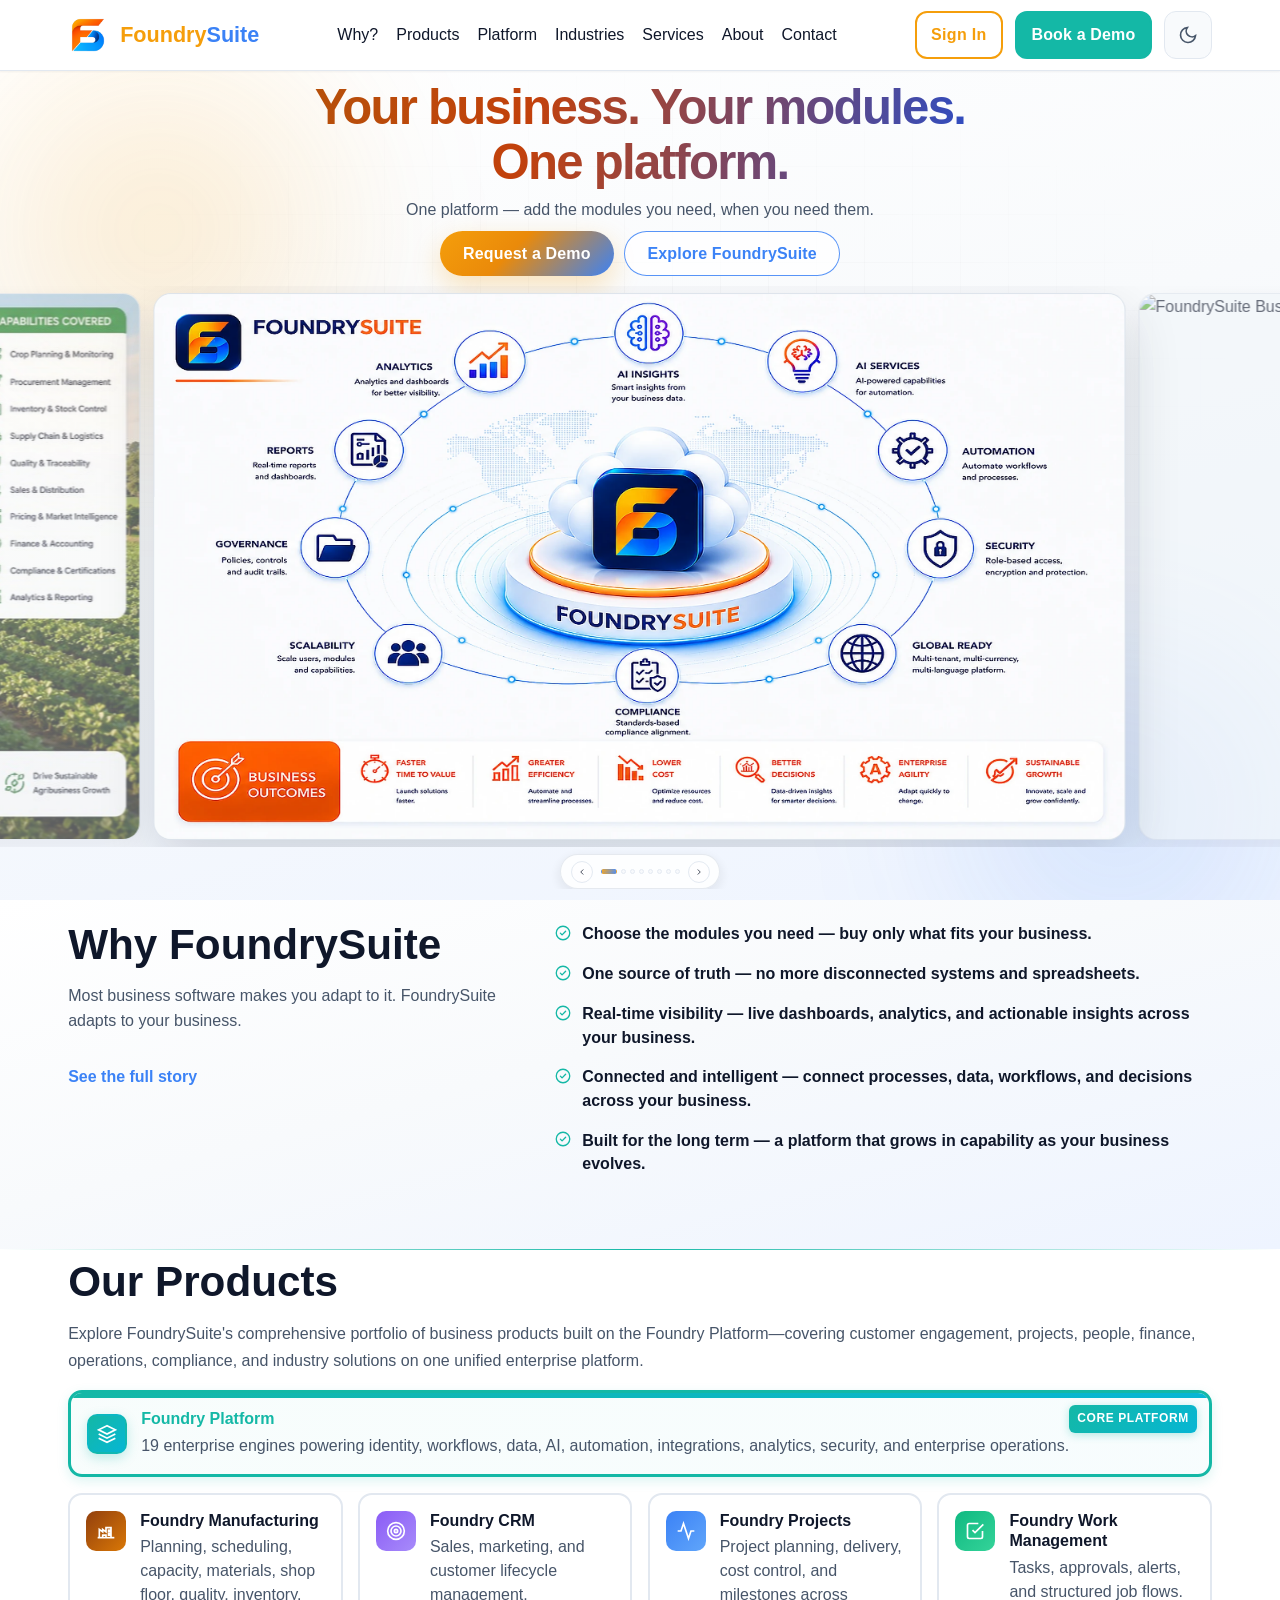
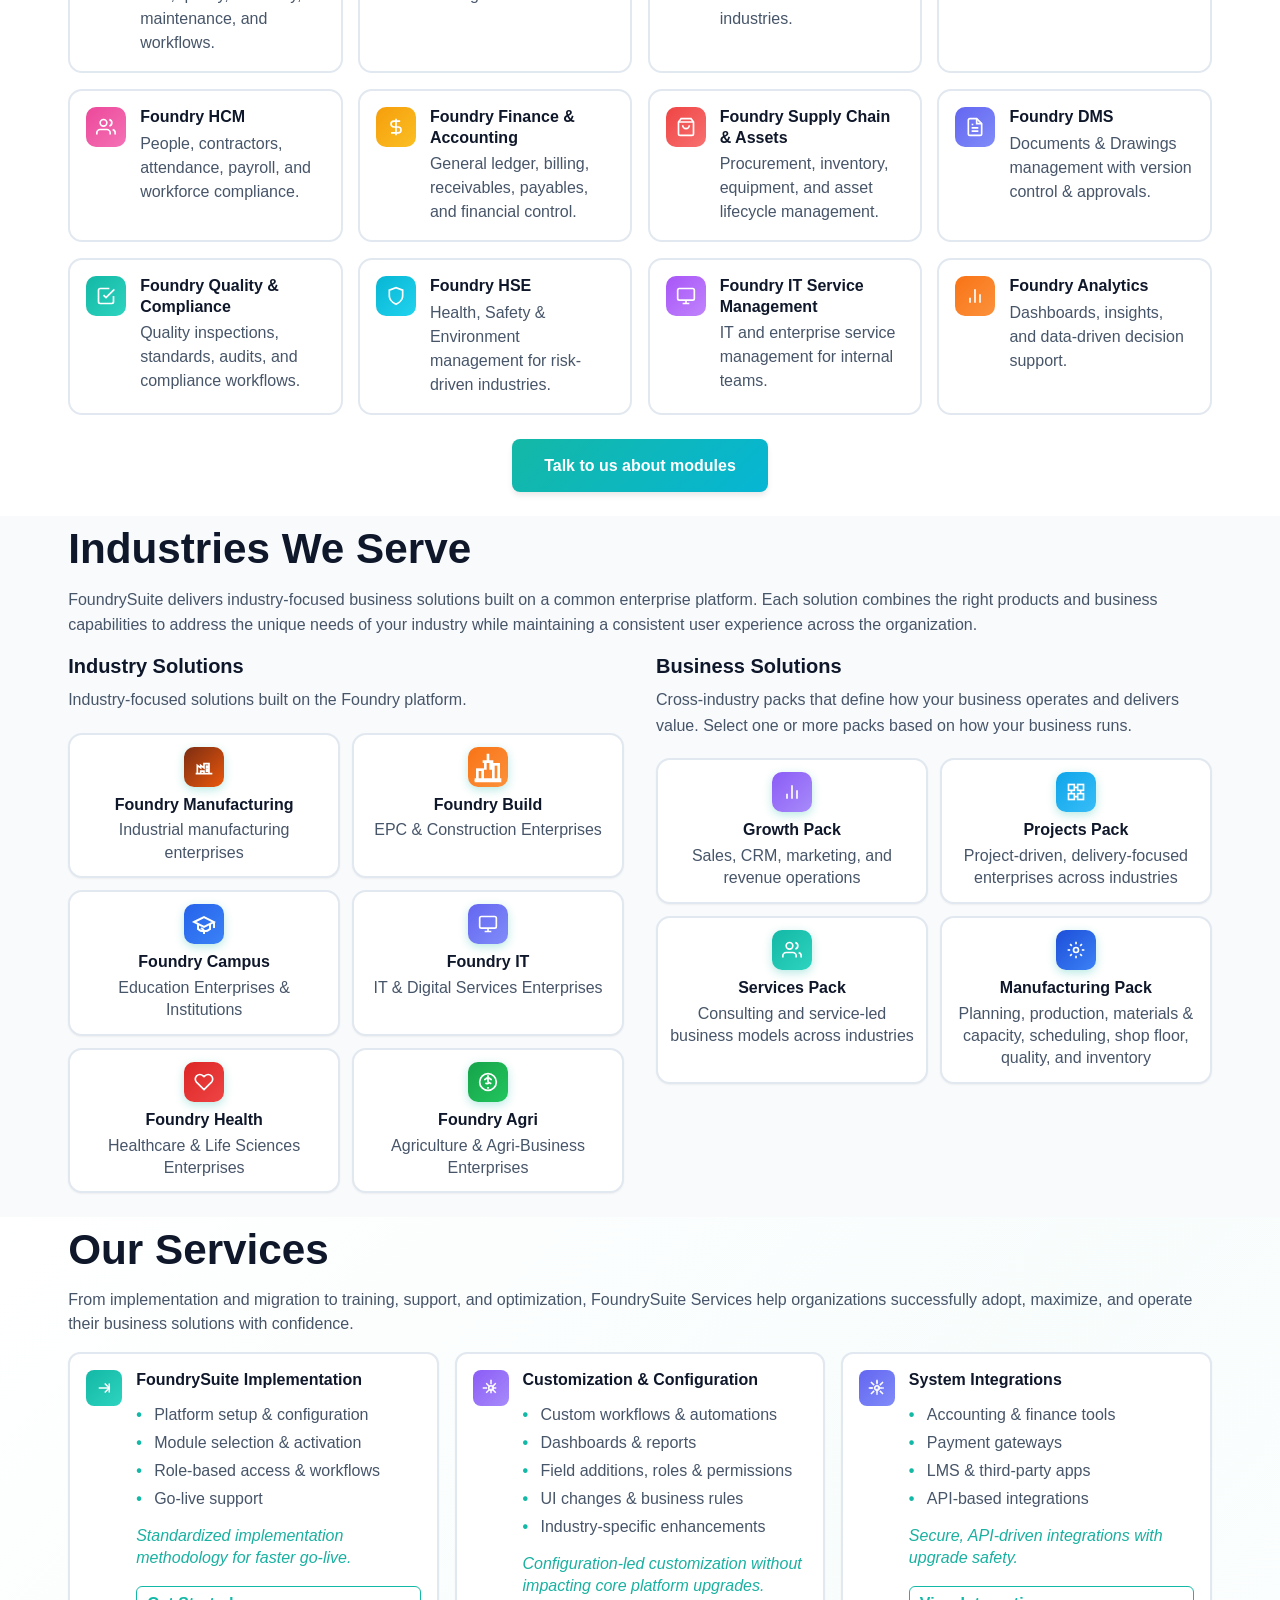
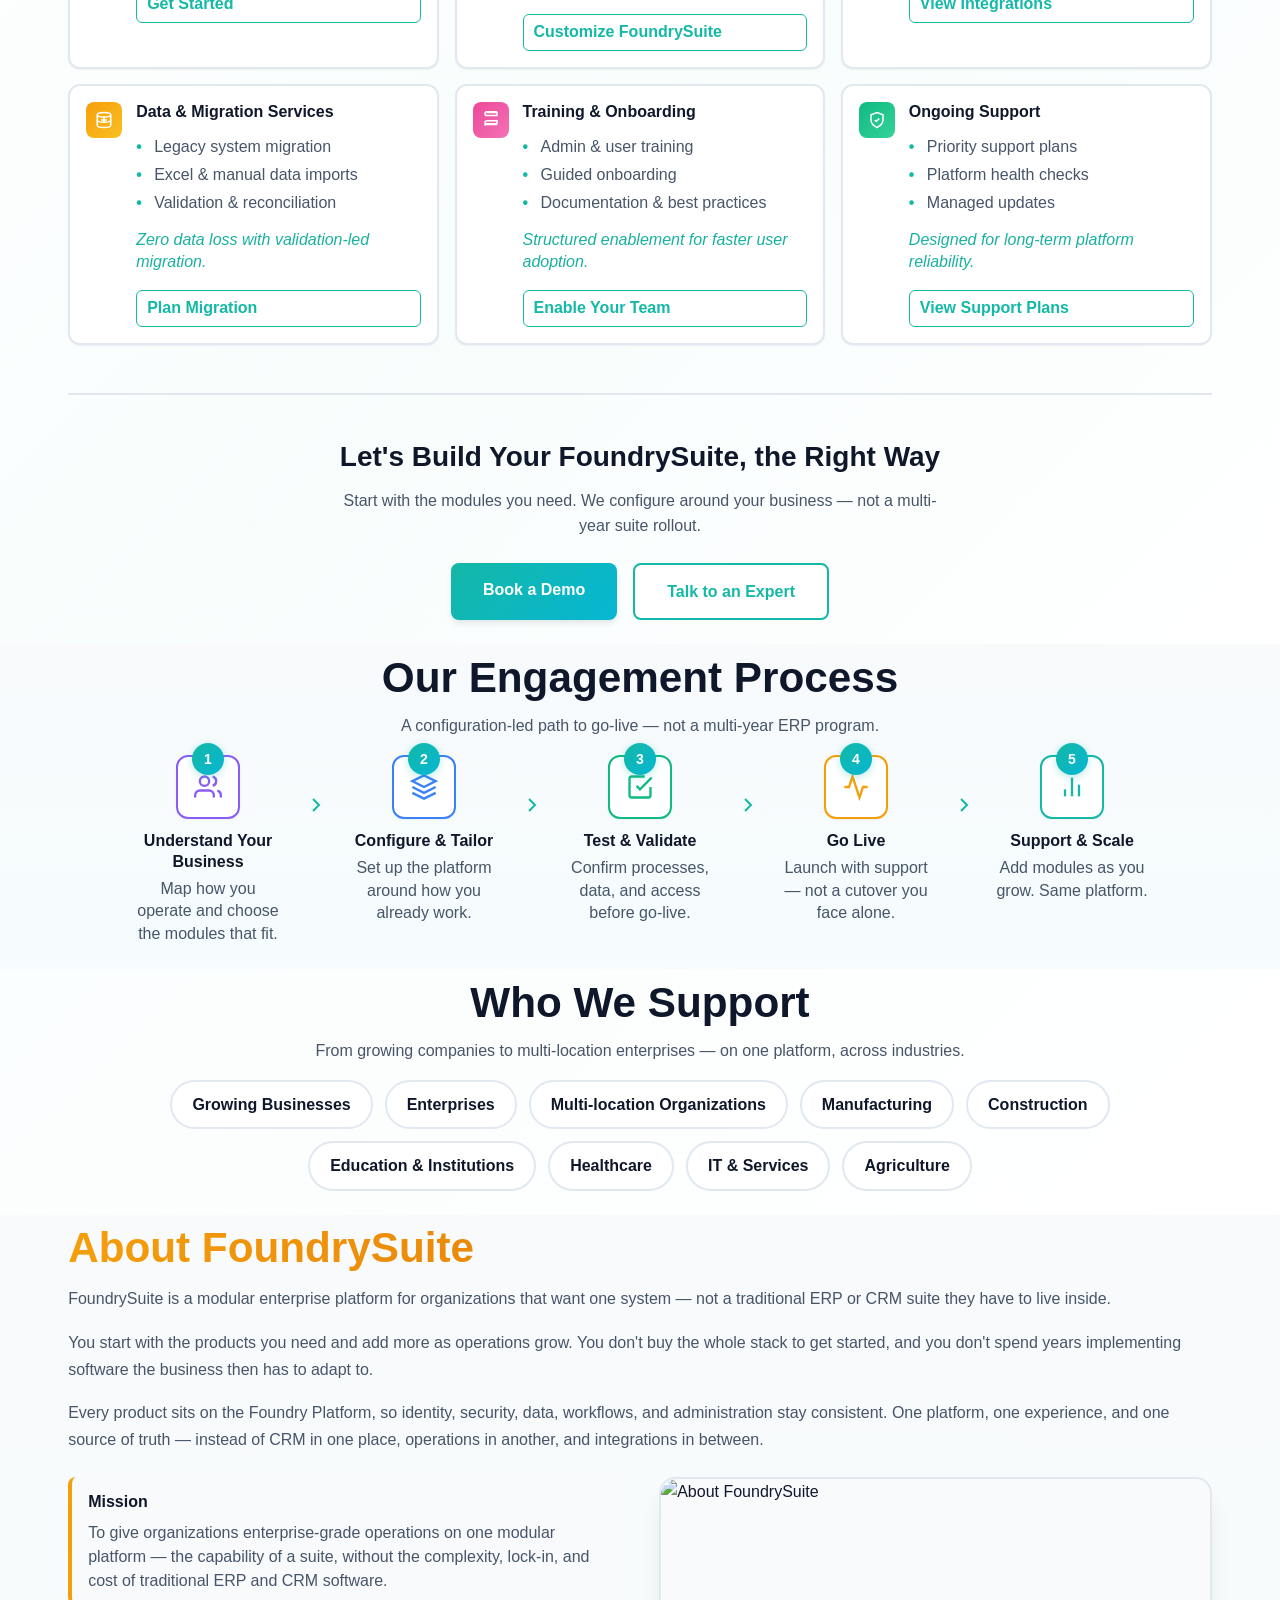
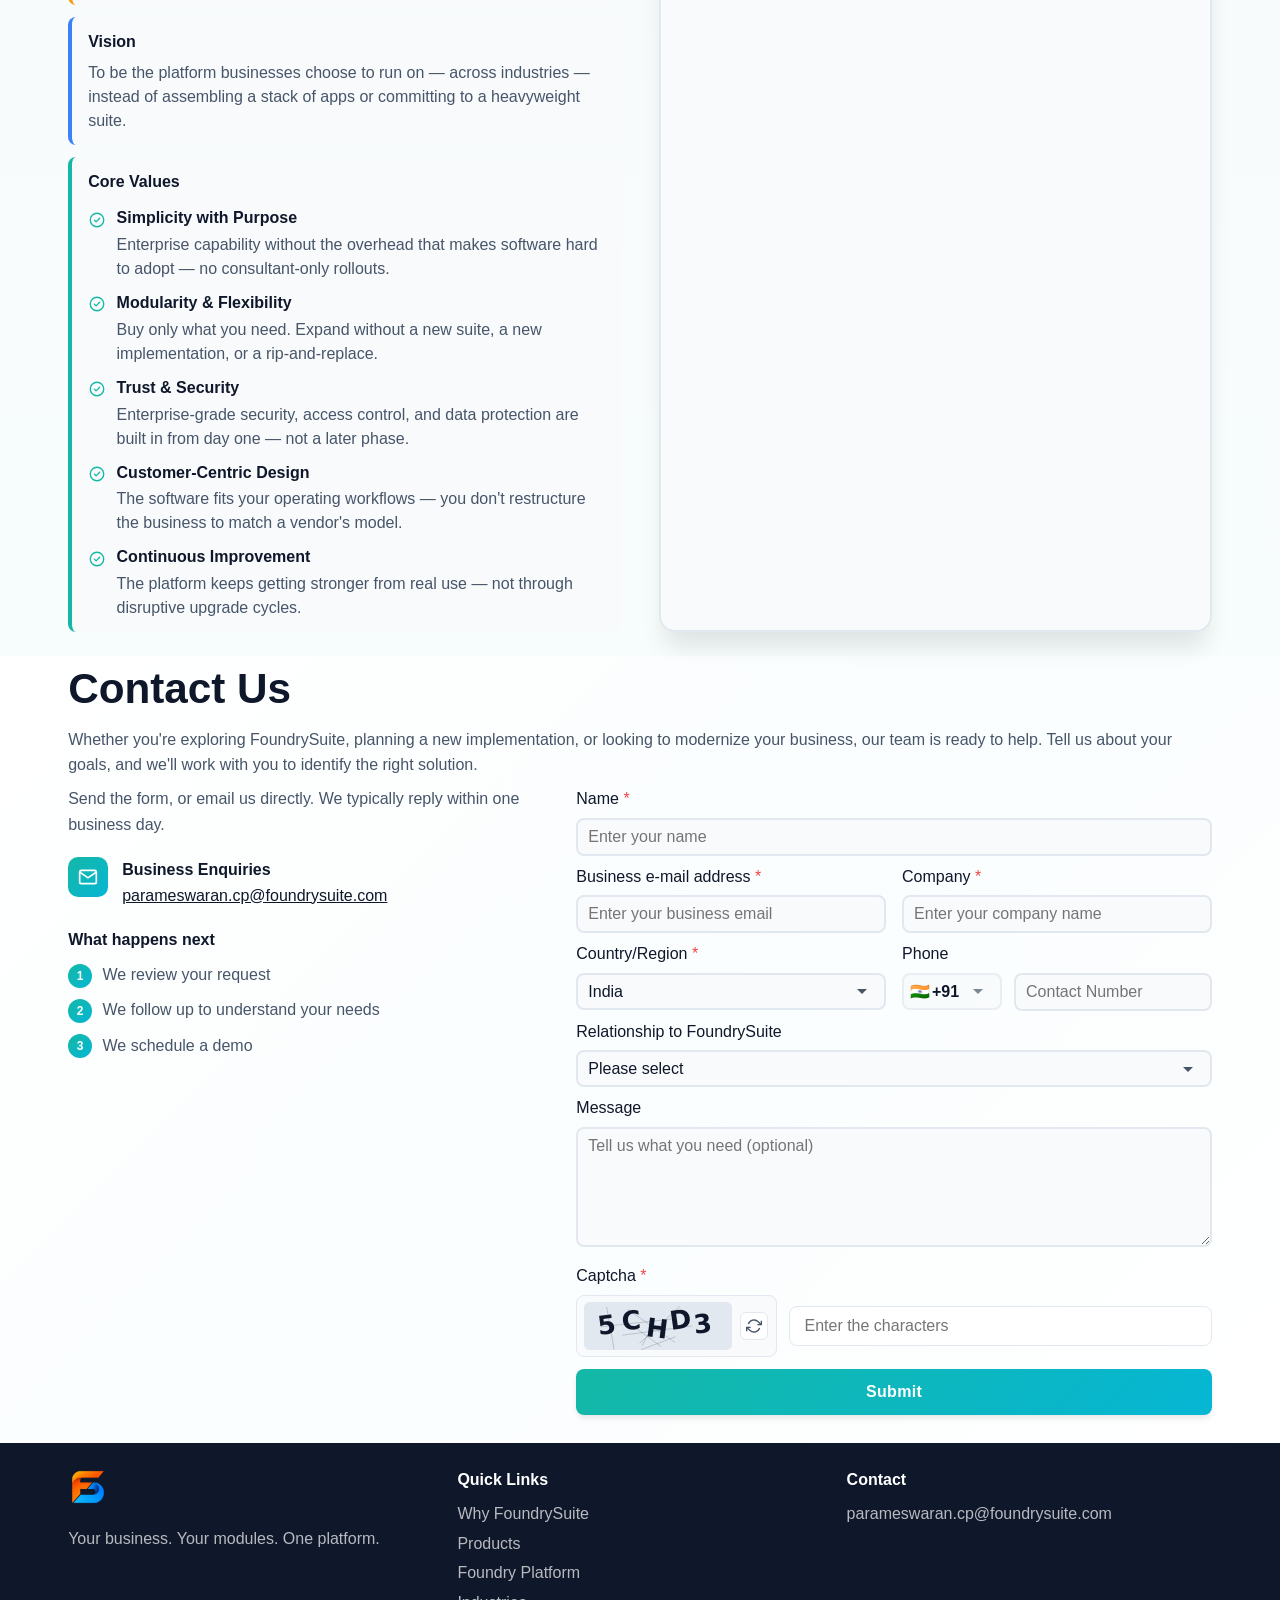
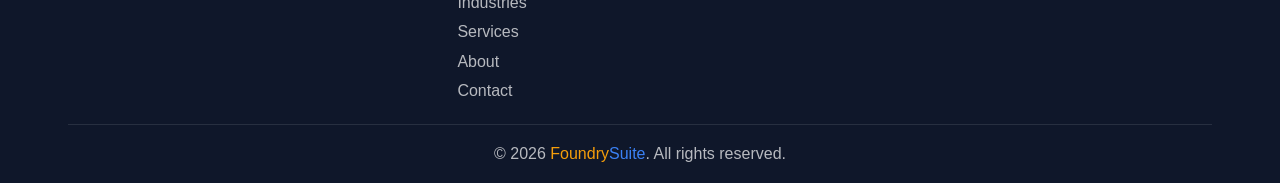
==== commit 0726010b: "Fit hero slides in frame and stop orbit cropping. Keep product slides edge-to-edge with cover, stret" ====
--- a/index.html
+++ b/index.html
@@ -42,7 +42,7 @@
     <link rel="icon" type="image/png" sizes="16x16" href="assets/images/Icons/favicon-16x16-light.png?v=nobg1">
     <link rel="apple-touch-icon" sizes="180x180" href="assets/images/Icons/apple-touch-icon-light.png?v=nobg1">
     <script src="assets/js/core/theme-init.js"></script>
-    <link rel="stylesheet" href="styles.css">
+    <link rel="stylesheet" href="styles.css?v=orbit-fill1">
     <link rel="preconnect" href="https://fonts.googleapis.com">
     <link rel="preconnect" href="https://fonts.gstatic.com" crossorigin>
     <link href="https://fonts.googleapis.com/css2?family=Inter:wght@300;400;500;600;700&family=Outfit:wght@500;600;700;800&display=swap" rel="stylesheet">
@@ -138,24 +138,24 @@
                         <!-- Slide 1: FoundrySuite Orbit -->
                         <div class="solution-slide active" data-solution="orbit">
                             <picture class="solution-slide-picture">
-                                <source type="image/webp" srcset="assets/images/Architecture/hd/foundrysuite-orbit-light.webp" sizes="(max-width: 968px) 90vw, min(64rem, 72vw)">
-                                <img src="assets/images/Architecture/foundrysuite-orbit-light.png" width="2048" height="1365" alt="FoundrySuite — modular platform capabilities and business outcomes" class="solution-slide-img solution-orbit-img solution-orbit-img--light" fetchpriority="high" decoding="async">
+                                <source type="image/webp" srcset="assets/images/Architecture/hd/foundrysuite-orbit-light.webp?v=orbit3">
+                                <img src="assets/images/Architecture/foundrysuite-orbit-light.png?v=orbit3" width="2048" height="1363" alt="FoundrySuite — modular platform capabilities and business outcomes" class="solution-slide-img solution-orbit-img solution-orbit-img--light" fetchpriority="high" decoding="async">
                             </picture>
                             <picture class="solution-slide-picture">
-                                <source type="image/webp" srcset="assets/images/Architecture/hd/foundrysuite-orbit-dark.webp" sizes="(max-width: 968px) 90vw, min(64rem, 72vw)">
-                                <img src="assets/images/Architecture/foundrysuite-orbit-dark.png" width="2048" height="1365" alt="FoundrySuite — modular platform capabilities and business outcomes" class="solution-slide-img solution-orbit-img solution-orbit-img--dark" loading="lazy" decoding="async">
+                                <source type="image/webp" srcset="assets/images/Architecture/hd/foundrysuite-orbit-dark.webp?v=orbit3">
+                                <img src="assets/images/Architecture/foundrysuite-orbit-dark.png?v=orbit3" width="2048" height="1363" alt="FoundrySuite — modular platform capabilities and business outcomes" class="solution-slide-img solution-orbit-img solution-orbit-img--dark" loading="lazy" decoding="async">
                             </picture>
                         </div>
 
                         <!-- Slide 2: Default Dashboard -->
                         <div class="solution-slide" data-solution="dashboard">
-                            <img src="assets/images/Branding/bid-hd.svg" width="1920" height="1080" alt="FoundrySuite Business Intelligence Dashboard" class="solution-slide-img" fetchpriority="high" decoding="async">
+                            <img src="assets/images/Branding/bid-hd.svg" width="1920" height="1080" alt="FoundrySuite Business Intelligence Dashboard" class="solution-slide-img" loading="lazy" decoding="async">
                         </div>
 
                         <!-- Slide 3: Foundry Manufacturing -->
                         <div class="solution-slide" data-solution="manufacturing">
                             <picture class="solution-slide-picture">
-                                <source type="image/webp" srcset="assets/images/Products/hd/foundry-manufacturing.webp" sizes="(max-width: 968px) 90vw, min(64rem, 72vw)">
+                                <source type="image/webp" srcset="assets/images/Products/hd/foundry-manufacturing.webp">
                                 <img src="assets/images/Products/foundry-manufacturing.png" width="2048" height="1153" alt="Foundry Manufacturing - Industrial Manufacturing enterprises" class="solution-slide-img" loading="lazy" decoding="async" data-fallback-sibling="true">
                             </picture>
                             <div class="solution-slide-placeholder is-hidden">
@@ -169,7 +169,7 @@
                         <!-- Slide 4: Foundry Build - Construction -->
                         <div class="solution-slide" data-solution="build">
                             <picture class="solution-slide-picture">
-                                <source type="image/webp" srcset="assets/images/Products/hd/foundry-build.webp" sizes="(max-width: 968px) 90vw, min(64rem, 72vw)">
+                                <source type="image/webp" srcset="assets/images/Products/hd/foundry-build.webp">
                                 <img src="assets/images/Products/foundry-build.png" width="2048" height="1152" alt="Foundry Build - The Integrated ERP for Civil & Commercial Construction" class="solution-slide-img" loading="lazy" decoding="async" data-fallback-sibling="true">
                             </picture>
                             <div class="solution-slide-placeholder is-hidden">
@@ -183,7 +183,7 @@
                         <!-- Slide 5: Foundry Campus - Education -->
                         <div class="solution-slide" data-solution="campus">
                             <picture class="solution-slide-picture">
-                                <source type="image/webp" srcset="assets/images/Products/hd/foundry-campus.webp" sizes="(max-width: 968px) 90vw, min(64rem, 72vw)">
+                                <source type="image/webp" srcset="assets/images/Products/hd/foundry-campus.webp">
                                 <img src="assets/images/Products/foundry-campus.png" width="2048" height="1152" alt="Foundry Campus - Education & Institutions ERP" class="solution-slide-img" loading="lazy" decoding="async" data-fallback-sibling="true">
                             </picture>
                             <div class="solution-slide-placeholder is-hidden">
@@ -197,7 +197,7 @@
                         <!-- Slide 6: Foundry Health - Healthcare -->
                         <div class="solution-slide" data-solution="health">
                             <picture class="solution-slide-picture">
-                                <source type="image/webp" srcset="assets/images/Products/hd/foundry-health.webp" sizes="(max-width: 968px) 90vw, min(64rem, 72vw)">
+                                <source type="image/webp" srcset="assets/images/Products/hd/foundry-health.webp">
                                 <img src="assets/images/Products/foundry-health.png" width="2048" height="1152" alt="Foundry Health - Unified ERP Platform for Healthcare & Life Sciences Enterprises" class="solution-slide-img" loading="lazy" decoding="async" data-fallback-sibling="true">
                             </picture>
                             <div class="solution-slide-placeholder is-hidden">
@@ -211,7 +211,7 @@
                         <!-- Slide 7: Foundry IT - IT Services -->
                         <div class="solution-slide" data-solution="it">
                             <picture class="solution-slide-picture">
-                                <source type="image/webp" srcset="assets/images/Products/hd/foundry-it.webp" sizes="(max-width: 968px) 90vw, min(64rem, 72vw)">
+                                <source type="image/webp" srcset="assets/images/Products/hd/foundry-it.webp">
                                 <img src="assets/images/Products/foundry-it.png" width="2048" height="1152" alt="Foundry IT - Unified ERP Platform for IT & Digital Services Enterprises" class="solution-slide-img" loading="lazy" decoding="async" data-fallback-sibling="true">
                             </picture>
                             <div class="solution-slide-placeholder is-hidden">
@@ -225,7 +225,7 @@
                         <!-- Slide 8: Foundry Agri - Agriculture -->
                         <div class="solution-slide" data-solution="agri">
                             <picture class="solution-slide-picture">
-                                <source type="image/webp" srcset="assets/images/Products/hd/foundry-agri.webp" sizes="(max-width: 968px) 90vw, min(64rem, 72vw)">
+                                <source type="image/webp" srcset="assets/images/Products/hd/foundry-agri.webp">
                                 <img src="assets/images/Products/foundry-agri.png" width="2048" height="1152" alt="Foundry Agri - Agriculture & Agri-Projects ERP" class="solution-slide-img" loading="lazy" decoding="async" data-fallback-sibling="true">
                             </picture>
                             <div class="solution-slide-placeholder is-hidden">
--- a/styles.css
+++ b/styles.css
@@ -666,10 +666,6 @@
         linear-gradient(165deg, #0b1220 0%, #0f172a 50%, #111827 100%) !important;
 }
 
-.hero::before {
-    content: none;
-}
-
 .hero .container.hero-copy {
     display: flex;
     flex-direction: column;
@@ -863,11 +859,11 @@
     width: 100%;
 }
 
-/* Hero Devices Wrapper - Desktop and Mobile
-   Phone sits in a reserved end column on top of the dashboard (no negative margins). */
 /* Solution Slideshow — full-width horizontal carousel */
 .solution-slideshow {
-    --hero-slide-gap: clamp(0.55rem, 1.2vw, 1rem);
+    --hero-slide-gap: clamp(0.45rem, 1vw, 0.85rem);
+    /* Center card width — leaves clear prev/next peeks on both sides */
+    --hero-slide-width: min(76vw, 80rem);
     position: relative;
     width: 100%;
     height: 100%;
@@ -876,8 +872,7 @@
     flex-direction: column;
     gap: clamp(0.25rem, 0.8vh, 0.5rem);
     flex: 1 1 auto;
-    padding-inline: 0;
-    padding-bottom: 0.15rem;
+    padding: 0;
     box-sizing: border-box;
 }
 
@@ -886,7 +881,7 @@
     width: 100%;
     overflow: hidden;
     touch-action: pan-y pinch-zoom;
-    padding-block: 0.15rem;
+    padding: 0;
     flex: 1 1 auto;
     min-height: 0;
     display: flex;
@@ -907,12 +902,17 @@
 
 .solution-slide {
     position: relative;
-    /* Height follows remaining hero space; width follows image aspect */
+    /*
+      Keep a true 16:9 frame on all screens:
+      - tall tablet/mobile: cap height from max-width so cards don't go portrait
+      - short desktop: fill available carousel height
+    */
     flex: 0 0 auto;
-    height: 100%;
+    height: min(100%, calc(var(--hero-slide-width) * 9 / 16));
     width: auto;
-    aspect-ratio: 1024 / 682;
-    max-width: min(86vw, 64rem);
+    aspect-ratio: 16 / 9;
+    max-width: var(--hero-slide-width);
+    min-height: 0;
     opacity: 0.62;
     visibility: visible;
     /* No scale() — GPU rescale softens raster slides on retina */
@@ -921,7 +921,8 @@
     align-items: center;
     justify-content: center;
     pointer-events: auto;
-    padding: clamp(0.3rem, 0.8vh, 0.5rem);
+    padding: 0;
+    overflow: hidden;
     box-sizing: border-box;
     border-radius: 1.1rem;
     background: #f1f5f9;
@@ -945,46 +946,32 @@
     box-shadow: 0 22px 56px rgba(0, 0, 0, 0.45);
 }
 
-/* Disable seasonal Christmas slide */
-.solution-slide[data-solution="christmas"] {
-    display: none !important;
-}
-
 .solution-slide-picture {
     display: contents;
 }
 
+/* Fill the 16:9 frame edge-to-edge (may crop slightly if source AR differs) */
 .solution-slide-img {
+    position: absolute;
+    inset: 0;
     width: 100%;
     height: 100%;
-    max-width: 100%;
-    max-height: 100%;
-    border-radius: 0.5rem;
+    max-width: none;
+    max-height: none;
+    margin: 0;
+    border-radius: inherit;
     box-shadow: none;
-    object-fit: contain; /* full image, no crop — aspect ratio preserved */
+    object-fit: cover;
     object-position: center;
     display: block;
-    /* Prefer high-quality resampling; avoid compositor soft-scale artifacts */
     image-rendering: auto;
     -webkit-backface-visibility: hidden;
     backface-visibility: hidden;
 }
 
-[data-theme="dark"] .solution-slide-img {
-    box-shadow: none;
-}
-
-/* Orbit theme variants — same in-flow sizing as other slides */
+/* Orbit art is taller than 16:9 — stretch to fill so nothing is cropped */
 .hero .solution-slide[data-solution="orbit"] .solution-orbit-img {
-    position: static;
-    inset: auto;
-    width: 100%;
-    height: 100%;
-    max-width: 100%;
-    max-height: 100%;
-    margin: 0;
-    object-fit: contain;
-    object-position: center;
+    object-fit: fill;
 }
 
 .hero .solution-orbit-img--dark {
@@ -999,33 +986,26 @@
     display: block;
 }
 
-/* Industry slides: same full-image fit (no crop) */
-.hero .solution-slide[data-solution="manufacturing"] .solution-slide-img,
-.hero .solution-slide[data-solution="build"] .solution-slide-img,
-.hero .solution-slide[data-solution="campus"] .solution-slide-img,
-.hero .solution-slide[data-solution="health"] .solution-slide-img,
-.hero .solution-slide[data-solution="it"] .solution-slide-img,
-.hero .solution-slide[data-solution="agri"] .solution-slide-img {
-    object-fit: contain;
-    object-position: center;
-}
-
 .is-hidden {
     display: none;
 }
 
 .solution-slide-placeholder {
+    position: absolute;
+    inset: 0;
     width: 100%;
     height: 100%;
     background: var(--bg-primary);
-    border-radius: 1rem;
+    border-radius: inherit;
     display: flex;
     align-items: center;
     justify-content: center;
-    border: 1px solid var(--border-color);
-    box-shadow: 0 20px 60px rgba(0, 0, 0, 0.15);
-}
-
+    border: none;
+    box-shadow: none;
+    z-index: 1;
+}
+
+/* Must beat .solution-slide-placeholder { display: flex } (same specificity, later wins) */
 .solution-slide-placeholder.is-hidden {
     display: none;
 }
@@ -1051,87 +1031,14 @@
     color: var(--text-secondary);
 }
 
-/* Solution Slide Visuals */
-
-/* Foundry Build Slide Visual */
-
-@keyframes gradientShift {
-    0%, 100% { background-position: 0% 50%; }
-    50% { background-position: 100% 50%; }
-}
-
-/* Skyscraper */
-
-/* Highways */
-
-@keyframes lightMove {
-    0% { transform: translateX(-100%); }
-    100% { transform: translateX(100%); }
-}
-
-/* Trains */
-
-@keyframes trainMove1 {
-    0% { transform: translateX(0); }
-    100% { transform: translateX(calc(100vw - 200px)); }
-}
-
-@keyframes trainMove2 {
-    0% { transform: translateX(0); }
-    100% { transform: translateX(calc(100vw - 200px)); }
-}
-
-/* Dam */
-
-@keyframes waterFlow {
-    0%, 100% { transform: translateY(0); opacity: 0.8; }
-    50% { transform: translateY(5px); opacity: 1; }
-}
-
-/* Holographic Overlay */
-
-@keyframes pulse {
-    0%, 100% { transform: scale(1); opacity: 0.6; }
-    50% { transform: scale(1.2); opacity: 0.3; }
-}
-
-@keyframes gridMove {
-    0% { transform: translate(0, 0); }
-    100% { transform: translate(30px, 30px); }
-}
-
-/* Foundry Build Visual */
-
-/* Scoped to hero slideshow only - not solution cards */
-
-/* Foundry Campus Visual */
-
-/* Scoped to hero slideshow only - not solution cards */
-
-/* Foundry Health Visual */
-
-/* Scoped to hero slideshow only - not solution cards */
-
-/* Foundry Agri Visual */
-
-/* Scoped to hero slideshow only - not solution cards */
-
-/* Foundry Build Slide */
-
-/* Campus, Health, Agri Slides */
-
 /* Slideshow Navigation */
 .slideshow-nav {
     position: relative;
-    bottom: auto;
-    left: auto;
-    transform: none;
     display: flex;
     align-items: center;
     justify-content: center;
     gap: 0.5rem;
     z-index: 10;
-    margin-top: 0;
     padding: 0.35rem 0.6rem;
     width: fit-content;
     max-width: 100%;
@@ -1245,538 +1152,6 @@
     border-radius: 999px;
 }
 
-.hero-mobile-container {
-    position: relative;
-    grid-column: 2;
-    grid-row: 1;
-    width: 100%;
-    max-width: none;
-    z-index: 4; /* in front of architecture slide */
-    margin: 0;
-    left: 70%;
-    justify-self: stretch;
-    align-self: center;
-    animation: mobileSlideIn 1.5s cubic-bezier(0.4, 0, 0.2, 1) forwards,
-               mobileFloat 6s ease-in-out infinite 2s;
-    opacity: 0;
-    transform: translateX(50px) translateY(30px) scale(0.9);
-}
-
-@keyframes mobileSlideIn {
-    0% {
-        opacity: 0;
-        transform: translateX(50px) translateY(30px) scale(0.9);
-    }
-    100% {
-        opacity: 1;
-        transform: translateX(0) translateY(0) scale(1);
-    }
-}
-
-@keyframes mobileFloat {
-    0%, 100% {
-        transform: translateY(0px);
-    }
-    50% {
-        transform: translateY(-15px);
-    }
-}
-
-/* Mobile Mockup */
-.mobile-mockup {
-    position: relative;
-    width: 100%;
-    padding: 5px;
-    background: linear-gradient(145deg, #1e293b 0%, #0f172a 100%);
-    border-radius: 22px;
-    box-shadow:
-        0 22px 48px rgba(15, 23, 42, 0.28),
-        0 0 0 1px rgba(255, 255, 255, 0.12),
-        inset 0 0 0 1px rgba(255, 255, 255, 0.06);
-}
-
-[data-theme="light"] .mobile-mockup {
-    background: linear-gradient(135deg, #334155 0%, #1e293b 100%);
-}
-
-.mobile-screen {
-    width: 100%;
-    aspect-ratio: 9 / 19.5;
-    background: var(--bg-primary);
-    border-radius: 15px;
-    overflow: hidden;
-    position: relative;
-    box-shadow: inset 0 0 0 1px rgba(0, 0, 0, 0.1);
-}
-
-.mobile-header {
-    background: var(--bg-secondary);
-    border-bottom: 1px solid var(--border-color);
-    padding: 0.25rem 0.375rem;
-}
-
-.mobile-status-bar {
-    display: flex;
-    justify-content: space-between;
-    align-items: center;
-    font-size: 0.4375rem;
-    color: var(--text-secondary);
-    margin-bottom: 0.25rem;
-    font-weight: 600;
-}
-
-.mobile-signal-icons {
-    display: flex;
-    gap: 0.25rem;
-    font-size: 0.5rem;
-}
-
-.mobile-nav {
-    display: flex;
-    justify-content: space-between;
-    align-items: center;
-}
-
-.mobile-logo-small {
-    font-size: 0.5rem;
-    font-weight: 700;
-    color: var(--text-primary);
-}
-
-.mobile-logo-small .logo-foundry {
-    color: #F59E0B;
-}
-
-.mobile-logo-small .logo-suite {
-    color: #3B82F6;
-}
-
-.mobile-menu {
-    font-size: 0.75rem;
-    color: var(--text-primary);
-    cursor: pointer;
-}
-
-/* Mobile Screen Views */
-.mobile-content {
-    padding: 0.5rem;
-    height: calc(100% - 50px);
-    overflow: hidden;
-    background: var(--bg-primary);
-    position: relative;
-    min-height: 100%;
-}
-
-.mobile-screen-view {
-    position: absolute;
-    top: 0;
-    left: 0;
-    width: 100%;
-    height: 100%;
-    opacity: 0;
-    visibility: hidden;
-    transform: translateX(30px) scale(0.95);
-    transition: opacity 0.8s cubic-bezier(0.4, 0, 0.2, 1), 
-                visibility 0.8s ease, 
-                transform 0.8s cubic-bezier(0.4, 0, 0.2, 1);
-    pointer-events: none;
-}
-
-.mobile-screen-view.active {
-    position: relative;
-    opacity: 1;
-    visibility: visible;
-    transform: translateX(0) scale(1);
-    pointer-events: auto;
-    z-index: 1;
-}
-
-.mobile-kpi-card {
-    background: var(--gradient-1);
-    border-radius: 0.375rem;
-    padding: 0.5rem;
-    margin-bottom: 0.5rem;
-    color: white;
-    box-shadow: var(--shadow-sm);
-}
-
-.mobile-performance-card {
-    padding: 0.5rem;
-}
-
-.mobile-kpi-title {
-    font-size: 0.5rem;
-    opacity: 0.9;
-    margin-bottom: 0.5rem;
-    font-weight: 500;
-    text-align: center;
-}
-
-.mobile-kpi-value {
-    font-size: 0.875rem;
-    font-weight: 700;
-    margin-bottom: 0.125rem;
-}
-
-/* Monthly Performance Chart */
-.mobile-performance-chart {
-    width: 100%;
-    height: 70px;
-    display: flex;
-    align-items: flex-end;
-    justify-content: center;
-    padding: 0.25rem 0;
-}
-
-.mobile-performance-bars {
-    display: flex;
-    align-items: flex-end;
-    justify-content: space-between;
-    gap: 0.25rem;
-    width: 100%;
-    height: 100%;
-}
-
-.mobile-performance-bar {
-    flex: 1;
-    background: rgba(255, 255, 255, 0.3);
-    border-radius: 3px 3px 0 0;
-    min-height: 20px;
-    position: relative;
-    display: flex;
-    flex-direction: column;
-    align-items: center;
-    justify-content: flex-end;
-    padding-bottom: 0.25rem;
-    animation: barGrow 1s ease-out forwards;
-    opacity: 0;
-    transition: all 0.3s ease;
-}
-
-.mobile-performance-bar:hover {
-    background: rgba(255, 255, 255, 0.5);
-    transform: translateY(-2px);
-}
-
-.mobile-performance-bar.mobile-bar-highlight {
-    background: rgba(255, 255, 255, 0.5);
-    box-shadow: 0 0 8px rgba(255, 255, 255, 0.4);
-}
-
-.mobile-bar-value {
-    font-size: 0.375rem;
-    font-weight: 600;
-    color: white;
-    text-shadow: 0 1px 2px rgba(0, 0, 0, 0.3);
-    white-space: nowrap;
-}
-
-.mobile-performance-bar:nth-child(1) { animation-delay: 0.1s; }
-.mobile-performance-bar:nth-child(2) { animation-delay: 0.2s; }
-.mobile-performance-bar:nth-child(3) { animation-delay: 0.3s; }
-.mobile-performance-bar:nth-child(4) { animation-delay: 0.4s; }
-.mobile-performance-bar:nth-child(5) { animation-delay: 0.5s; }
-
-@keyframes barGrow {
-    0% {
-        opacity: 0;
-        transform: scaleY(0);
-    }
-    100% {
-        opacity: 1;
-        transform: scaleY(1);
-    }
-}
-
-/* Mobile Dashboard Sections */
-.mobile-section {
-    background: var(--bg-secondary);
-    border-radius: 0.375rem;
-    padding: 0.5rem;
-    margin-bottom: 0.5rem;
-}
-
-.mobile-section-title {
-    font-size: 0.5rem;
-    font-weight: 600;
-    color: var(--text-primary);
-    margin-bottom: 0.375rem;
-    text-transform: uppercase;
-    letter-spacing: 0.5px;
-}
-
-/* Revenue Trends - Line Chart */
-.mobile-line-chart {
-    height: 40px;
-    width: 100%;
-    background: var(--bg-primary);
-    border-radius: 0.25rem;
-    padding: 0.25rem;
-    display: flex;
-    align-items: center;
-    justify-content: center;
-}
-
-.mobile-chart-svg {
-    width: 100%;
-    height: 100%;
-    overflow: visible;
-}
-
-/* Sales Pipeline */
-.mobile-pipeline {
-    display: flex;
-    flex-direction: column;
-    gap: 0.25rem;
-}
-
-.mobile-pipeline-label {
-    display: flex;
-    justify-content: space-between;
-    font-size: 0.5rem;
-    color: var(--text-primary);
-    font-weight: 600;
-}
-
-.mobile-pipeline-bar {
-    width: 100%;
-    height: 6px;
-    background: var(--bg-primary);
-    border-radius: 3px;
-    overflow: hidden;
-    position: relative;
-}
-
-.mobile-pipeline-fill {
-    height: 100%;
-    background: var(--gradient-1);
-    border-radius: 4px;
-    transition: width 1s ease-out;
-    animation: pipelineGrow 1.5s ease-out forwards;
-}
-
-@keyframes pipelineGrow {
-    0% {
-        width: 0%;
-    }
-    100% {
-        width: 68%;
-    }
-}
-
-/* Regional Distribution - Donut Chart */
-
-/* Projects Screen Styles */
-.mobile-project-list {
-    display: flex;
-    flex-direction: column;
-    gap: 0.375rem;
-}
-
-.mobile-project-item {
-    background: var(--bg-primary);
-    border-radius: 0.25rem;
-    padding: 0.375rem;
-    border: 1px solid var(--border-color);
-}
-
-.mobile-project-name {
-    font-size: 0.5rem;
-    font-weight: 600;
-    color: var(--text-primary);
-    margin-bottom: 0.25rem;
-}
-
-.mobile-project-progress {
-    width: 100%;
-    height: 4px;
-    background: var(--bg-secondary);
-    border-radius: 2px;
-    overflow: hidden;
-    margin-bottom: 0.125rem;
-}
-
-.mobile-project-progress-bar {
-    height: 100%;
-    background: var(--gradient-1);
-    border-radius: 2px;
-    transition: width 0.8s ease-out;
-}
-
-.mobile-project-meta {
-    font-size: 0.375rem;
-    color: var(--text-secondary);
-}
-
-.mobile-task-count {
-    font-size: 0.875rem;
-    font-weight: 700;
-    color: var(--primary-color);
-    margin-top: 0.25rem;
-}
-
-/* CRM Screen Styles */
-.mobile-activity-list {
-    display: flex;
-    flex-direction: column;
-    gap: 0.375rem;
-}
-
-.mobile-activity-item {
-    display: flex;
-    align-items: center;
-    gap: 0.5rem;
-    background: var(--bg-primary);
-    border-radius: 0.25rem;
-    padding: 0.375rem;
-    border: 1px solid var(--border-color);
-}
-
-.mobile-activity-icon {
-    font-size: 0.75rem;
-    width: 20px;
-    height: 20px;
-    display: flex;
-    align-items: center;
-    justify-content: center;
-    background: var(--bg-secondary);
-    border-radius: 50%;
-    flex-shrink: 0;
-}
-
-.mobile-activity-content {
-    flex: 1;
-    min-width: 0;
-}
-
-.mobile-activity-title {
-    font-size: 0.5rem;
-    font-weight: 600;
-    color: var(--text-primary);
-    margin-bottom: 0.125rem;
-    white-space: nowrap;
-    overflow: hidden;
-    text-overflow: ellipsis;
-}
-
-.mobile-activity-time {
-    font-size: 0.375rem;
-    color: var(--text-secondary);
-}
-
-.mobile-conversion-rate {
-    font-size: 1.25rem;
-    font-weight: 700;
-    color: var(--primary-color);
-    margin-top: 0.25rem;
-}
-
-.hero-dashboard-img {
-    width: 100%;
-    height: auto;
-    max-width: 100%;
-    border-radius: 1rem;
-    box-shadow: 0 20px 60px rgba(0, 0, 0, 0.15);
-    transition: all 0.6s cubic-bezier(0.4, 0, 0.2, 1);
-    object-fit: contain;
-    position: relative;
-    transform-style: preserve-3d;
-    will-change: transform;
-}
-
-.solution-slide.active .hero-dashboard-img {
-    animation: dashboardSlideIn 1.2s cubic-bezier(0.4, 0, 0.2, 1) forwards,
-               dashboardFloat 6s ease-in-out infinite 1.5s,
-               dashboardGlow 4s ease-in-out infinite 2s;
-    opacity: 1;
-    transform: translateY(0) scale(1.1) rotateX(0deg);
-}
-
-.hero-dashboard-img::before {
-    content: '';
-    position: absolute;
-    top: -2px;
-    left: -2px;
-    right: -2px;
-    bottom: -2px;
-    background: linear-gradient(135deg, rgba(20, 184, 166, 0.3), rgba(6, 182, 212, 0.3));
-    border-radius: 1rem;
-    opacity: 0;
-    transition: opacity 0.6s ease;
-    z-index: -1;
-    filter: blur(20px);
-}
-
-.hero-dashboard-img:hover {
-    transform: translateY(-8px) scale(1.02);
-    box-shadow: 0 30px 80px rgba(20, 184, 166, 0.25);
-}
-
-.hero-dashboard-img:hover::before {
-    opacity: 1;
-}
-
-@keyframes dashboardSlideIn {
-    0% {
-        opacity: 0;
-        transform: translateY(50px) scale(0.9) rotateX(10deg);
-    }
-    60% {
-        opacity: 0.8;
-        transform: translateY(-5px) scale(1.05) rotateX(0deg);
-    }
-    100% {
-        opacity: 1;
-        transform: translateY(0) scale(1.1) rotateX(0deg);
-    }
-}
-
-@keyframes dashboardFloat {
-    0%, 100% {
-        transform: translateY(0px) scale(1.1);
-    }
-    50% {
-        transform: translateY(-10px) scale(1.1);
-    }
-}
-
-@keyframes dashboardGlow {
-    0%, 100% {
-        box-shadow: 0 20px 60px rgba(0, 0, 0, 0.15),
-                    0 0 0 0 rgba(20, 184, 166, 0.4);
-    }
-    50% {
-        box-shadow: 0 20px 60px rgba(0, 0, 0, 0.15),
-                    0 0 40px 10px rgba(20, 184, 166, 0.2);
-    }
-}
-
-@keyframes rippleEffect {
-    0% {
-        transform: scale(0);
-        opacity: 1;
-    }
-    100% {
-        transform: scale(2);
-        opacity: 0;
-    }
-}
-
-@keyframes fadeIn {
-    from { opacity: 0; }
-    to { opacity: 1; }
-}
-
-@keyframes fadeInUp {
-    from {
-        opacity: 0;
-        transform: translateY(30px);
-    }
-    to {
-        opacity: 1;
-        transform: translateY(0);
-    }
-}
 
 /* Why FoundrySuite — second half of the Hero story (What → Why → Products) */
 .why-foundrysuite {
@@ -3513,11 +2888,6 @@
     object-position: center;
     border-radius: 1rem;
     display: block;
-}
-
-@keyframes pulse {
-    0%, 100% { transform: scale(1); }
-    50% { transform: scale(1.05); }
 }
 
 /* Contact Section */
@@ -4559,12 +3929,9 @@
         max-width: none;
     }
 
-    .solution-slide {
-        max-width: min(92vw, 36rem);
-    }
-
     .solution-slideshow {
-        --hero-slide-gap: 0.65rem;
+        --hero-slide-gap: 0.5rem;
+        --hero-slide-width: min(82vw, 36rem);
     }
 
     .hero-buttons {
@@ -4634,38 +4001,9 @@
         width: 100%;
         max-width: 100%;
     }
-
-    .hero-dashboard-img {
-        border-radius: 0.75rem;
-        box-shadow: 0 15px 40px rgba(0, 0, 0, 0.1);
-        max-width: 100%;
-        height: auto;
-    }
-    
-    /* Reduce animation complexity on mobile */
-    .hero-dashboard-img svg polyline,
-    .hero-dashboard-img svg path[stroke] {
-        animation-duration: 1.5s;
-    }
-    
-    .hero-dashboard-img svg rect[fill="#14b8a6"],
-    .hero-dashboard-img svg rect[fill="#06b6d4"],
-    .hero-dashboard-img svg rect[fill="#8b5cf6"],
-    .hero-dashboard-img svg rect[fill="#f59e0b"] {
-        animation-duration: 1s;
-    }
 }
 
 @media (max-width: 768px) {
-    .mobile-mockup {
-        padding: 6px;
-        border-radius: 24px;
-    }
-
-    .mobile-screen {
-        border-radius: 18px;
-    }
-
     .product-card {
         padding: 0.875rem;
         gap: 0.75rem;
@@ -4774,20 +4112,6 @@
         align-items: stretch;
     }
 
-    .hero-devices-wrapper {
-        grid-template-columns: minmax(0, 1fr);
-        width: 100%;
-        max-width: 100%;
-        margin-inline: auto;
-    }
-
-    .hero-desktop-container {
-        grid-column: 1;
-        grid-row: 1;
-        width: 100%;
-        max-width: 100%;
-    }
-
     .about-visual {
         min-height: 14rem;
     }
@@ -4805,14 +4129,6 @@
 }
 
 @media (max-width: 480px) {
-    .hero-devices-wrapper {
-        grid-template-columns: minmax(0, 1fr);
-    }
-
-    .hero-mobile-container {
-        display: none !important;
-    }
-
     .logo-text {
         font-size: 1rem;
     }
@@ -4856,8 +4172,6 @@
 /* Prefers reduced motion */
 @media (prefers-reduced-motion: reduce) {
     .hero-orb,
-    .hero-desktop-container,
-    .hero-mobile-container,
     .hero-content > *,
     .hero-visual {
         animation: none !important;
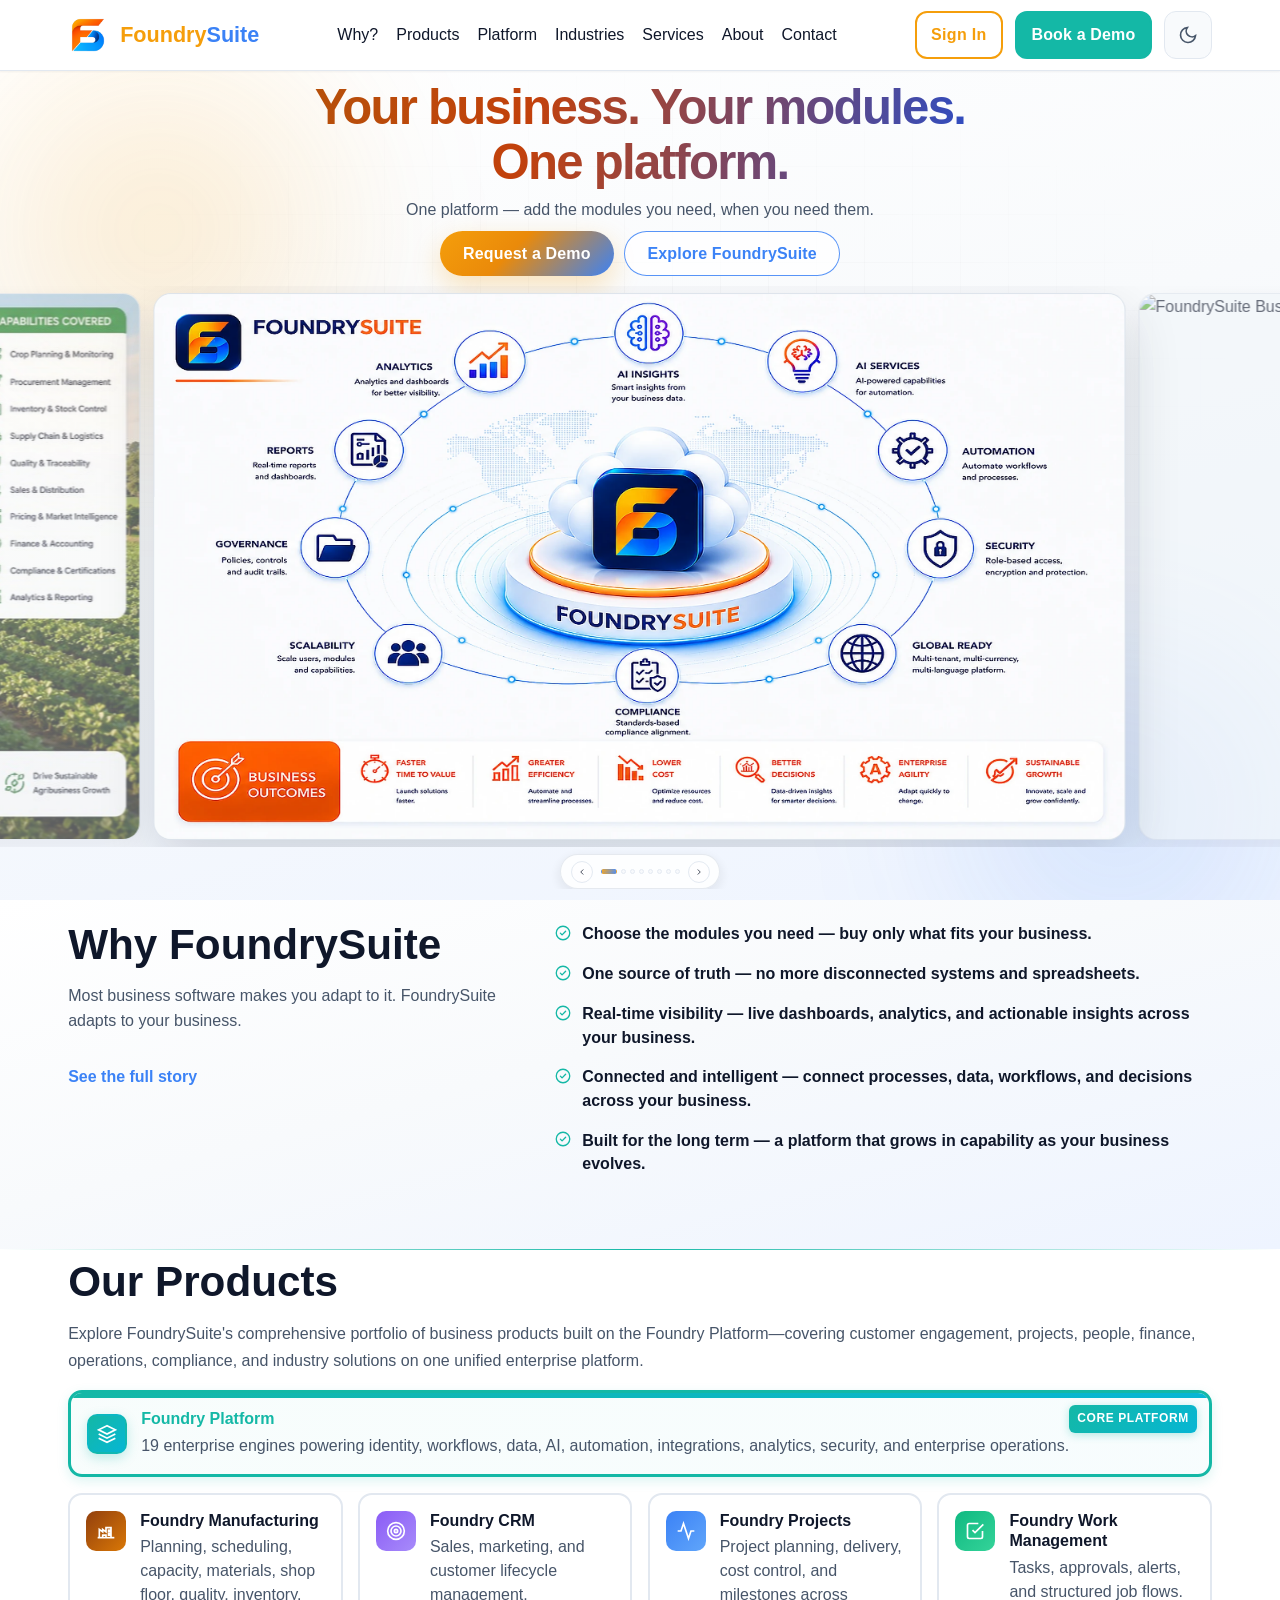
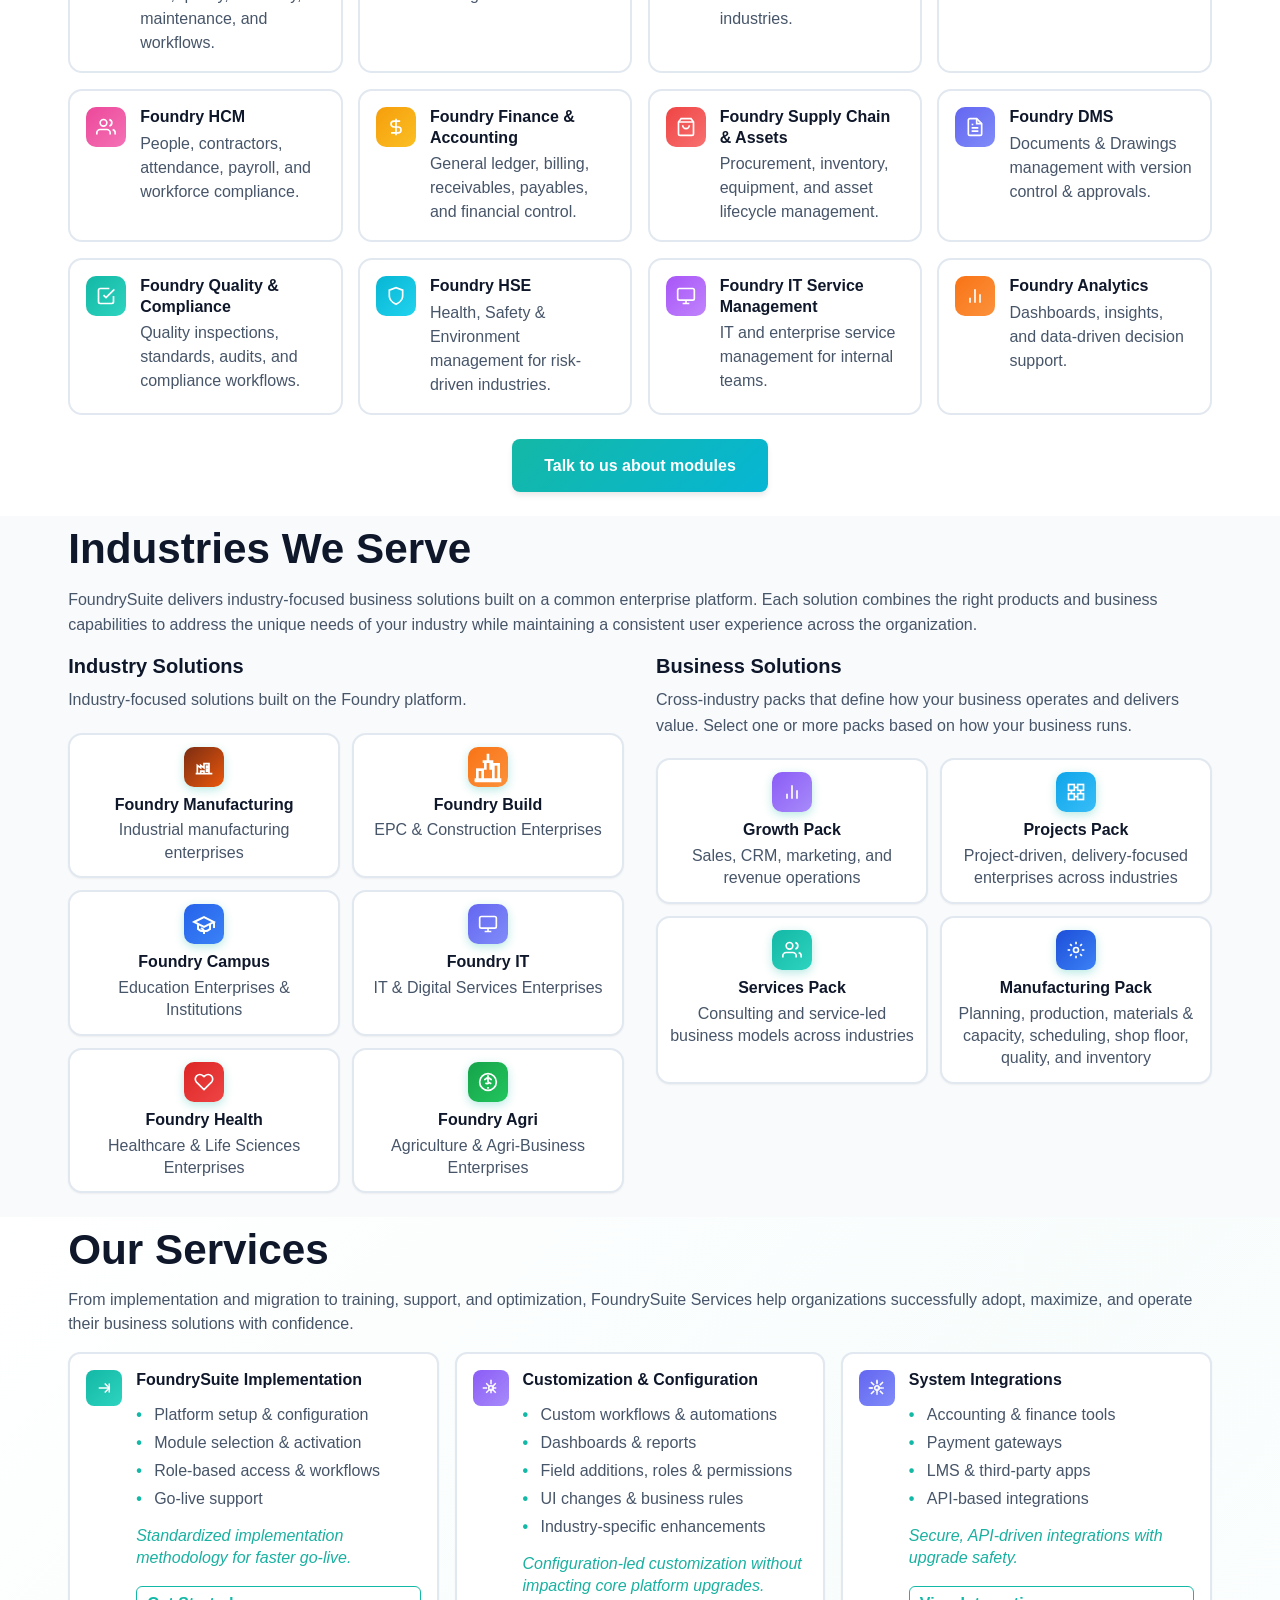
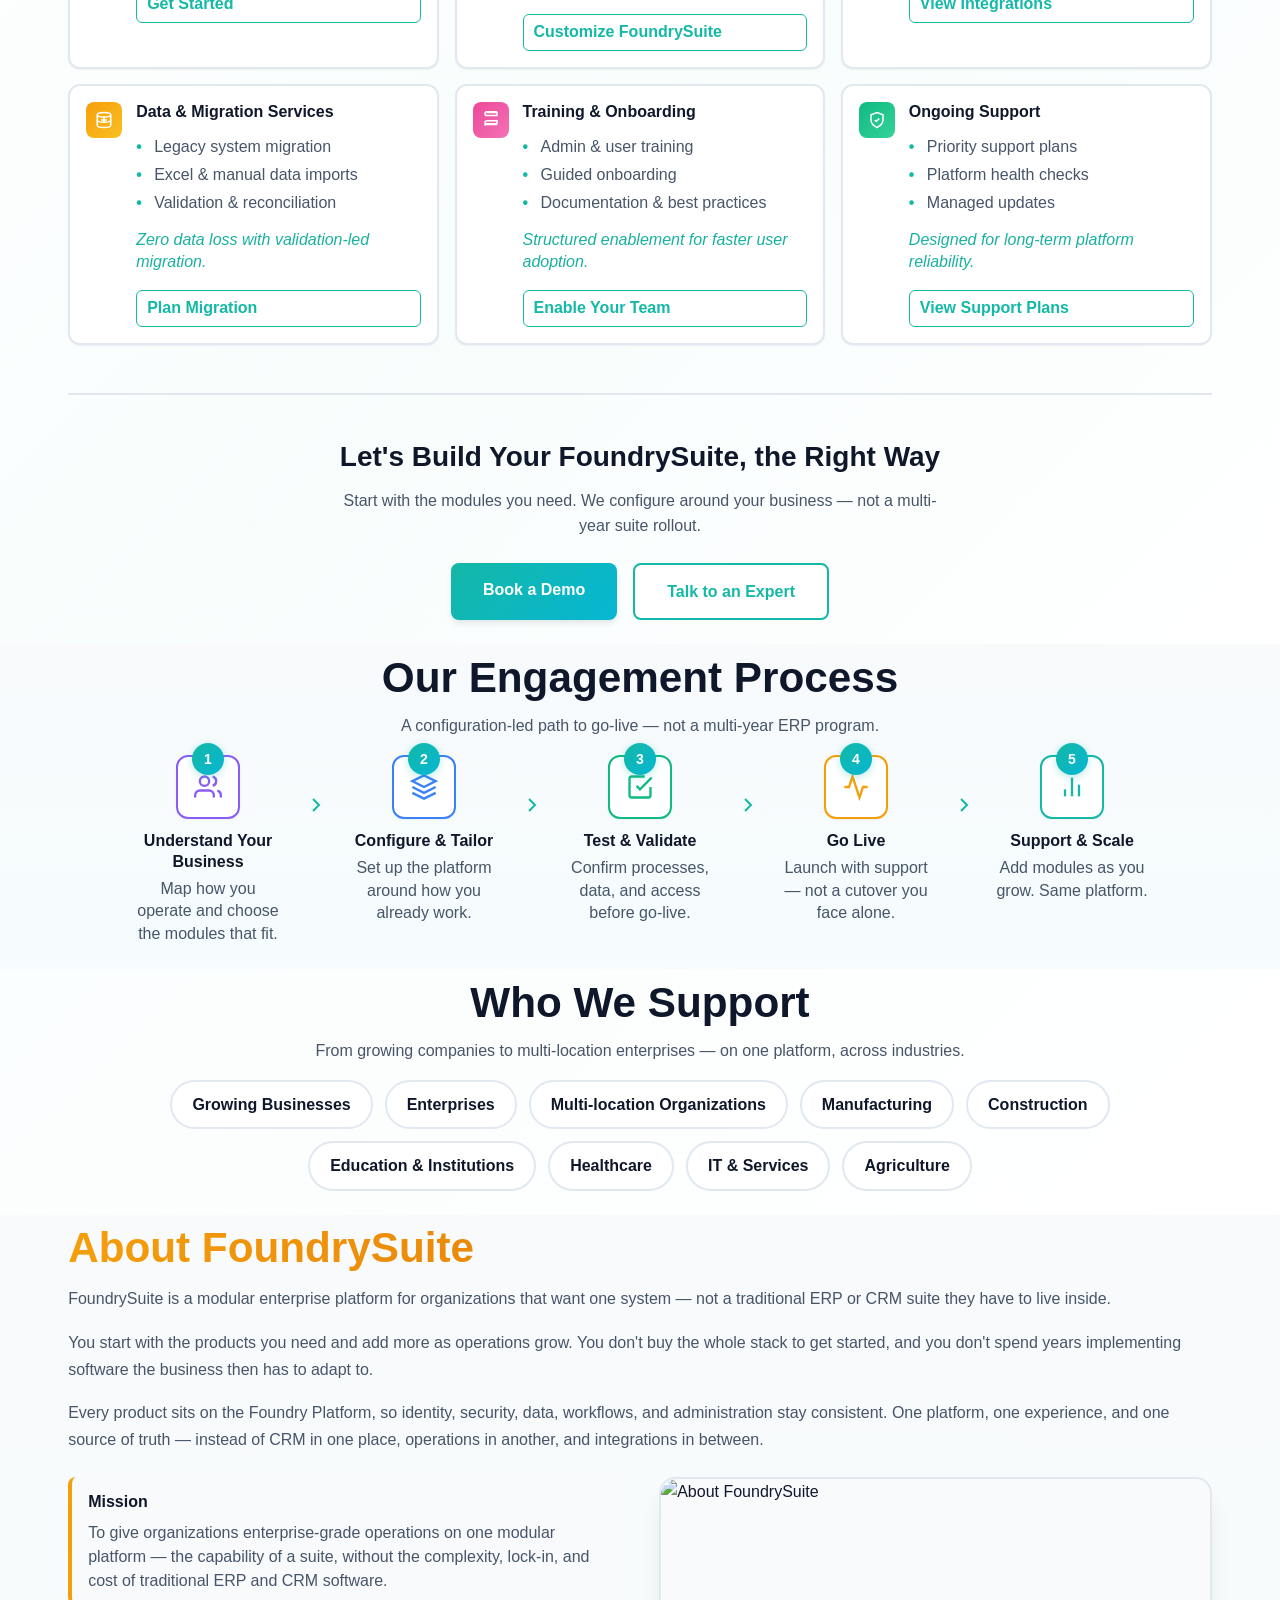
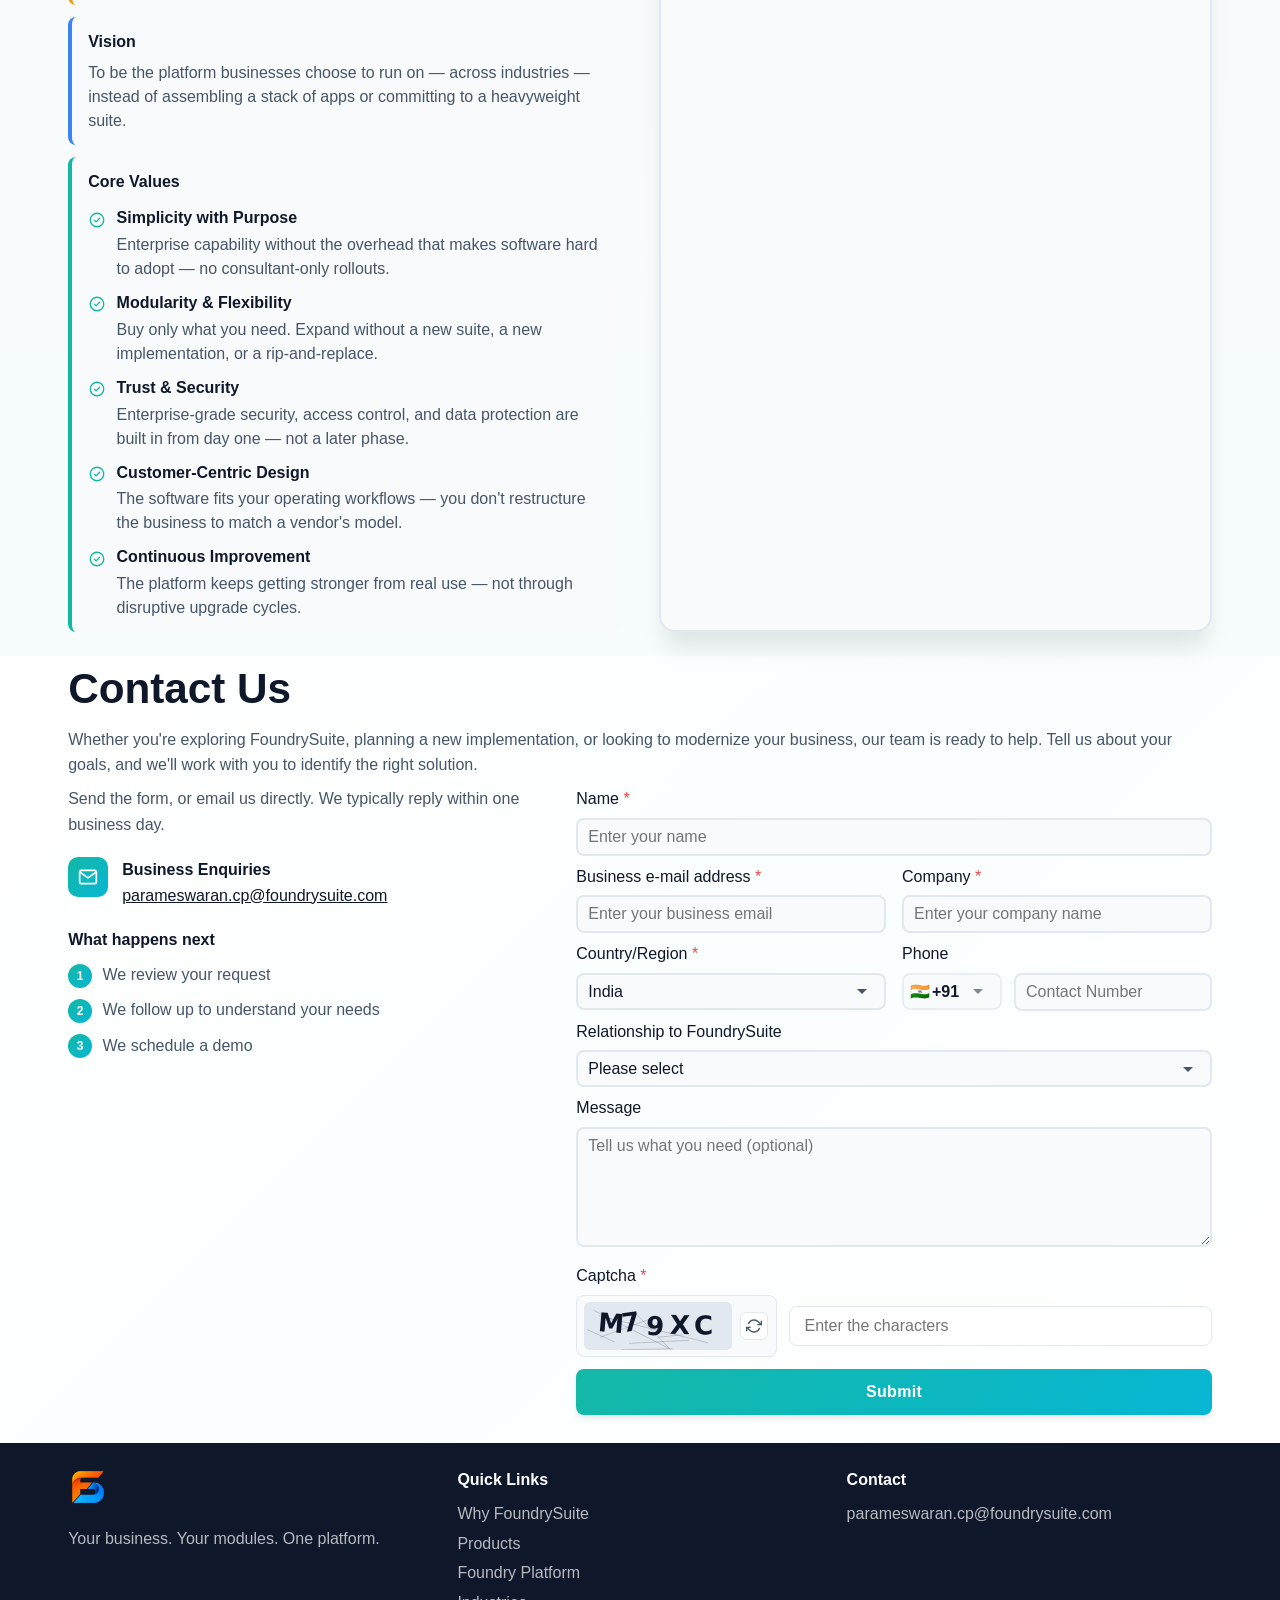
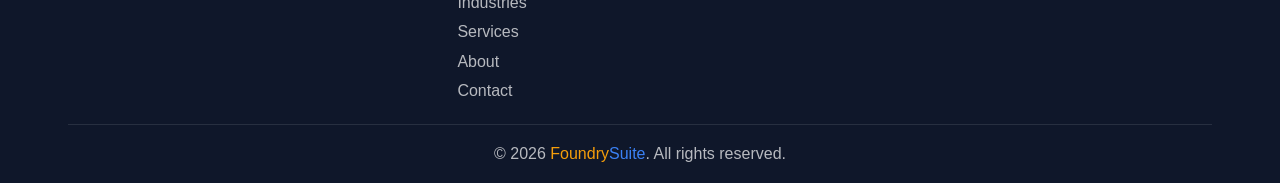
==== commit 9741f849: "Remove empty hero carousel bands on mobile and tablet. Stop the slideshow from flex-growing and cent" ====
--- a/index.html
+++ b/index.html
@@ -42,7 +42,7 @@
     <link rel="icon" type="image/png" sizes="16x16" href="assets/images/Icons/favicon-16x16-light.png?v=nobg1">
     <link rel="apple-touch-icon" sizes="180x180" href="assets/images/Icons/apple-touch-icon-light.png?v=nobg1">
     <script src="assets/js/core/theme-init.js"></script>
-    <link rel="stylesheet" href="styles.css?v=orbit-fill1">
+    <link rel="stylesheet" href="styles.css?v=hero-tight2">
     <link rel="preconnect" href="https://fonts.googleapis.com">
     <link rel="preconnect" href="https://fonts.gstatic.com" crossorigin>
     <link href="https://fonts.googleapis.com/css2?family=Inter:wght@300;400;500;600;700&family=Outfit:wght@500;600;700;800&display=swap" rel="stylesheet">
--- a/styles.css
+++ b/styles.css
@@ -3909,8 +3909,50 @@
         grid-template-columns: repeat(2, minmax(0, 1fr));
     }
 
+    /*
+      Hug the carousel to the slide — no empty bands above/below the image
+      (viewport was flex-growing and vertically centering the 16:9 card).
+      Size slides from width + aspect-ratio; min(100%, …) collapses when
+      the viewport no longer has an explicit height.
+    */
+    .hero {
+        padding-top: 0;
+        padding-bottom: 0;
+        height: auto;
+        max-height: none;
+    }
+
     .hero .container.hero-copy {
-        margin-block-end: clamp(0.25rem, 1vh, 0.65rem);
+        margin-block: 0;
+    }
+
+    .hero-visual {
+        flex: 0 0 auto;
+    }
+
+    .solution-slideshow {
+        flex: 0 0 auto;
+        height: auto;
+        gap: 0.35rem;
+    }
+
+    .slideshow-viewport {
+        flex: 0 0 auto;
+        height: auto;
+        align-items: stretch;
+    }
+
+    .slideshow-track {
+        height: auto;
+        max-height: none;
+        align-items: stretch;
+    }
+
+    .solution-slide {
+        height: auto;
+        width: var(--hero-slide-width);
+        max-width: var(--hero-slide-width);
+        aspect-ratio: 16 / 9;
     }
 
     .solution-subsection .subsection-subtitle {
@@ -3921,7 +3963,7 @@
 /* Responsive Design */
 @media (max-width: 968px) {
     .hero .container.hero-copy {
-        margin-block: 0 clamp(0.25rem, 1vh, 0.65rem);
+        margin-block: 0;
         padding-inline: var(--page-gutter);
     }
 
@@ -3932,10 +3974,12 @@
     .solution-slideshow {
         --hero-slide-gap: 0.5rem;
         --hero-slide-width: min(82vw, 36rem);
+        gap: 0.25rem;
     }
 
     .hero-buttons {
         margin-top: 0;
+        margin-bottom: 0;
         justify-content: center;
         flex-direction: row;
         flex-wrap: wrap;
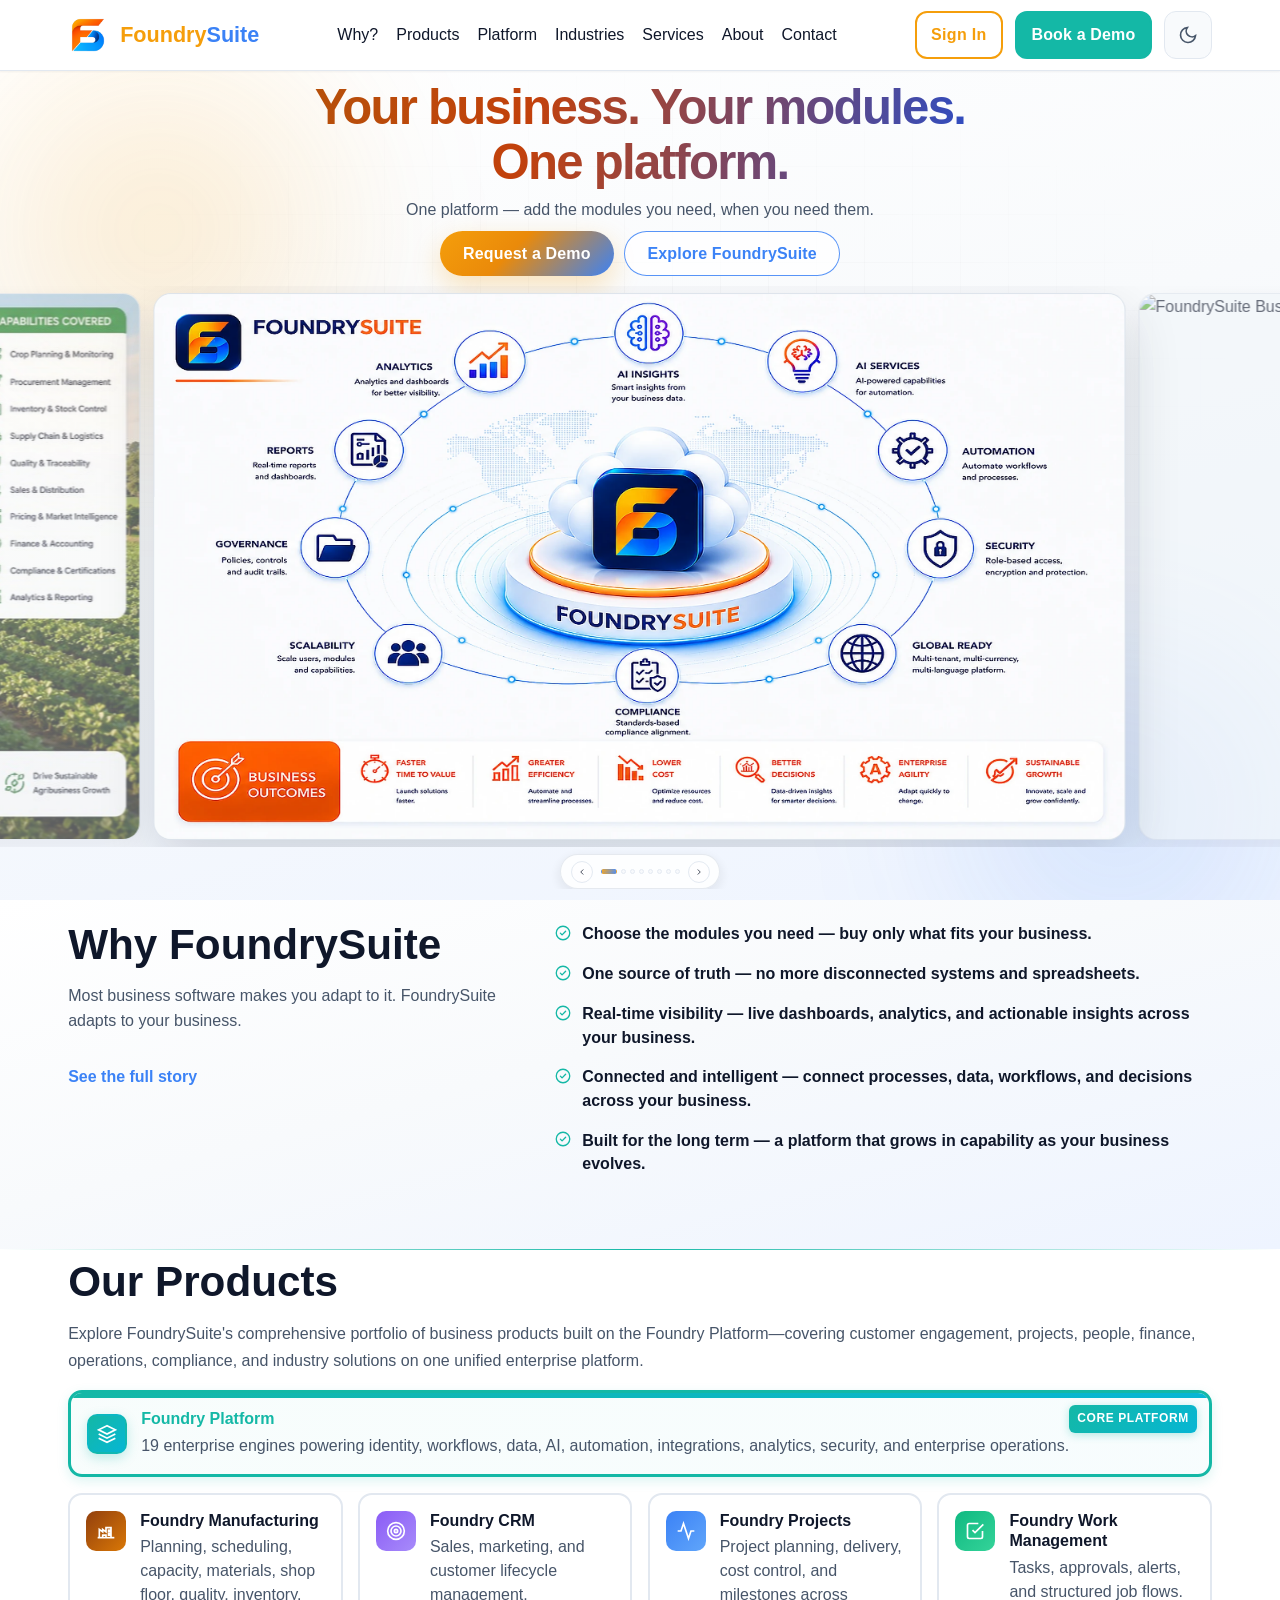
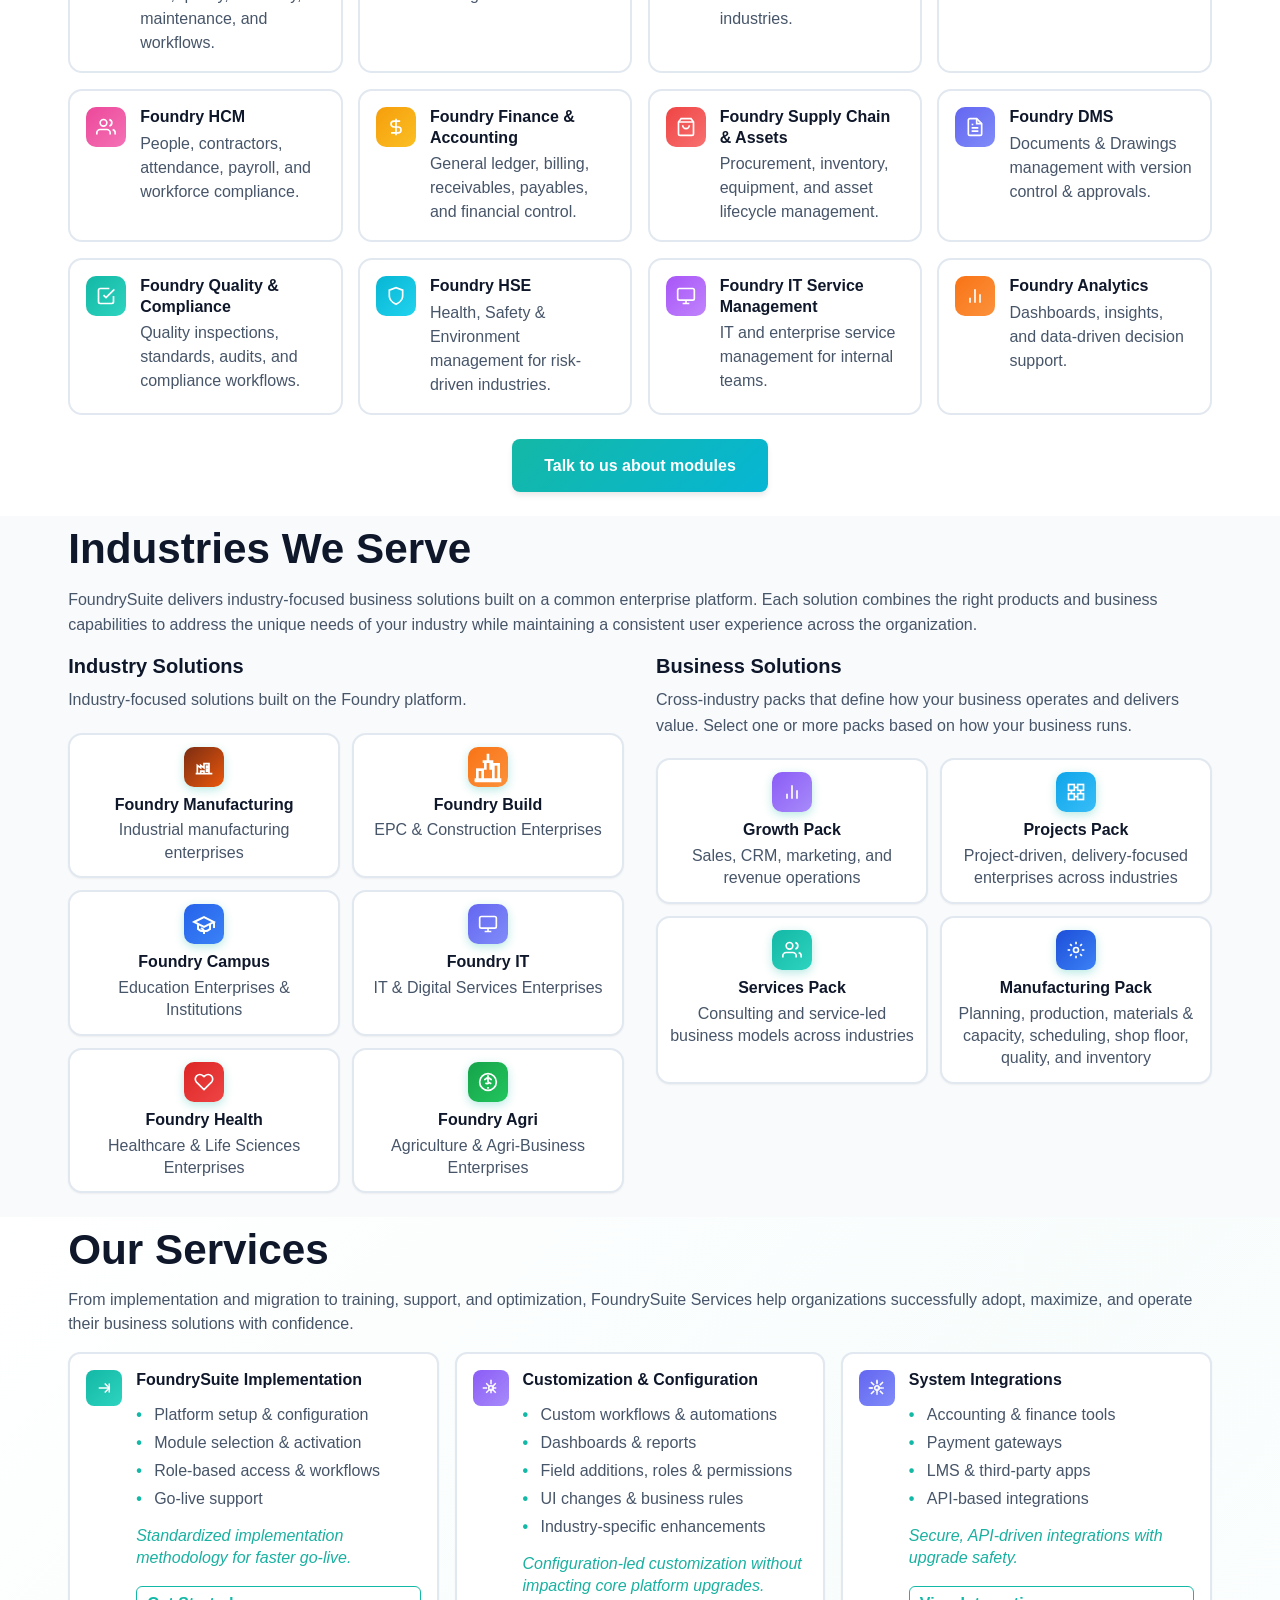
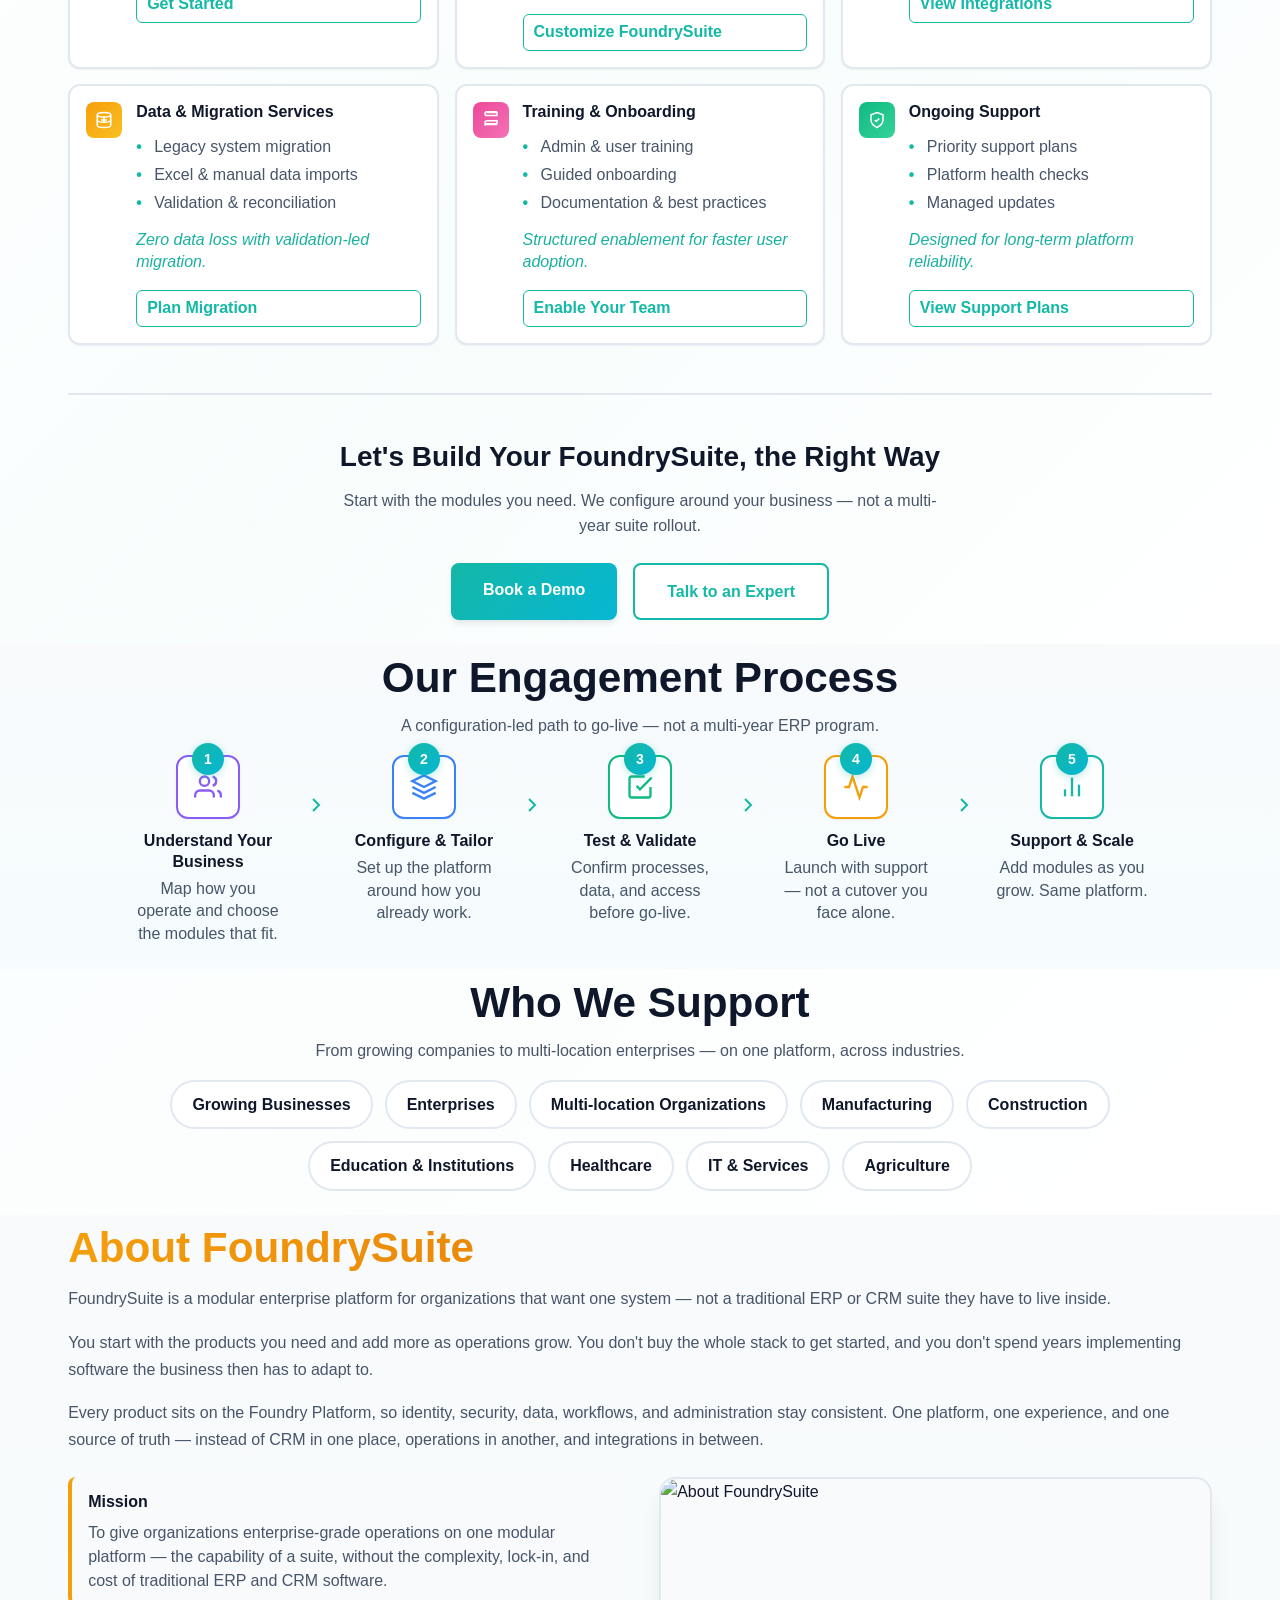
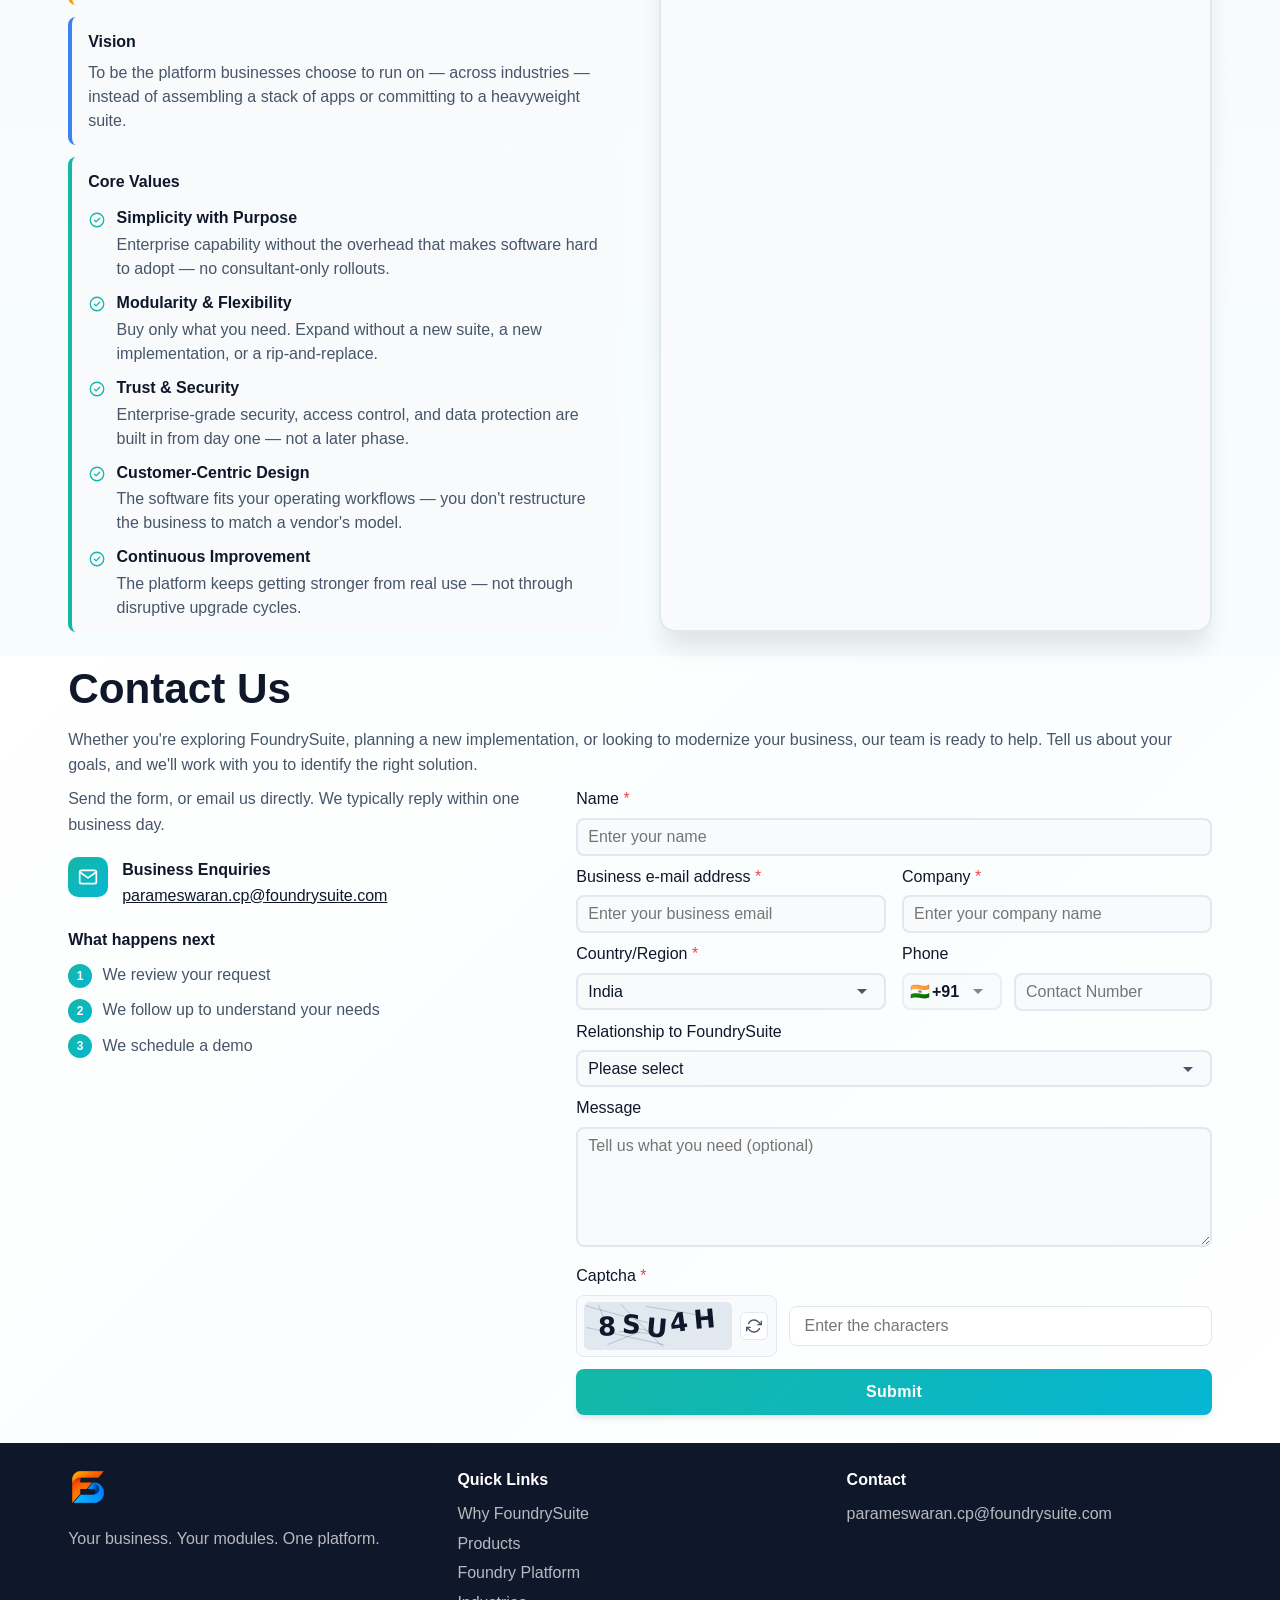
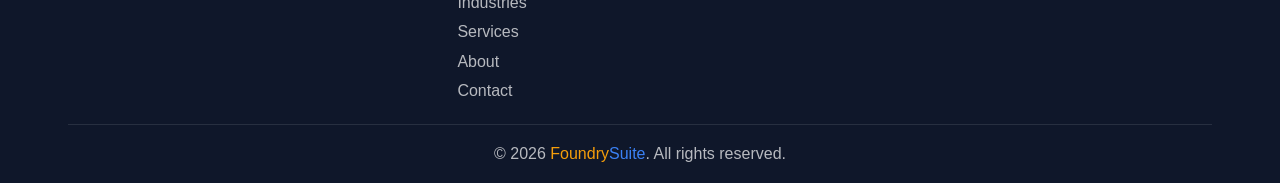
==== commit d88d8d22: "Keep hero slides fully visible in mobile landscape. Cap the carousel to the short viewport height an" ====
--- a/index.html
+++ b/index.html
@@ -42,7 +42,7 @@
     <link rel="icon" type="image/png" sizes="16x16" href="assets/images/Icons/favicon-16x16-light.png?v=nobg1">
     <link rel="apple-touch-icon" sizes="180x180" href="assets/images/Icons/apple-touch-icon-light.png?v=nobg1">
     <script src="assets/js/core/theme-init.js"></script>
-    <link rel="stylesheet" href="styles.css?v=hero-tight2">
+    <link rel="stylesheet" href="styles.css?v=hero-landscape5">
     <link rel="preconnect" href="https://fonts.googleapis.com">
     <link rel="preconnect" href="https://fonts.gstatic.com" crossorigin>
     <link href="https://fonts.googleapis.com/css2?family=Inter:wght@300;400;500;600;700&family=Outfit:wght@500;600;700;800&display=swap" rel="stylesheet">
--- a/styles.css
+++ b/styles.css
@@ -4044,6 +4044,52 @@
         margin-top: 0;
         width: 100%;
         max-width: 100%;
+    }
+}
+
+/*
+  Phone / tablet landscape — short viewport was clipping the 16:9 card.
+  Must follow the ≤968px slide-width rules so this height cap wins.
+  Cap slide size to the height left after copy + nav, and show the full
+  image inside the frame (letterbox if needed).
+*/
+@media (max-width: 1024px) and (orientation: landscape) {
+    .hero-title {
+        font-size: clamp(1.05rem, 4.2vh, 1.55rem);
+        margin-bottom: 0.2rem;
+    }
+
+    .hero-subtitle {
+        font-size: 0.8rem;
+        margin-bottom: 0.35rem;
+        line-height: 1.3;
+    }
+
+    .hero .btn {
+        padding: 0.4rem 0.9rem;
+        font-size: 0.8rem;
+    }
+
+    .solution-slideshow {
+        /* Reserve copy + CTAs + dots so the full card + nav stay on-screen */
+        --hero-slide-width: min(
+            72vw,
+            36rem,
+            calc((100dvh - var(--header-height) - 13.25rem) * 16 / 9)
+        );
+        gap: 0.15rem;
+    }
+
+    .slideshow-nav {
+        padding: 0.25rem 0.5rem;
+    }
+
+    .solution-slide-img {
+        object-fit: contain;
+    }
+
+    .hero .solution-slide[data-solution="orbit"] .solution-orbit-img {
+        object-fit: contain;
     }
 }
 
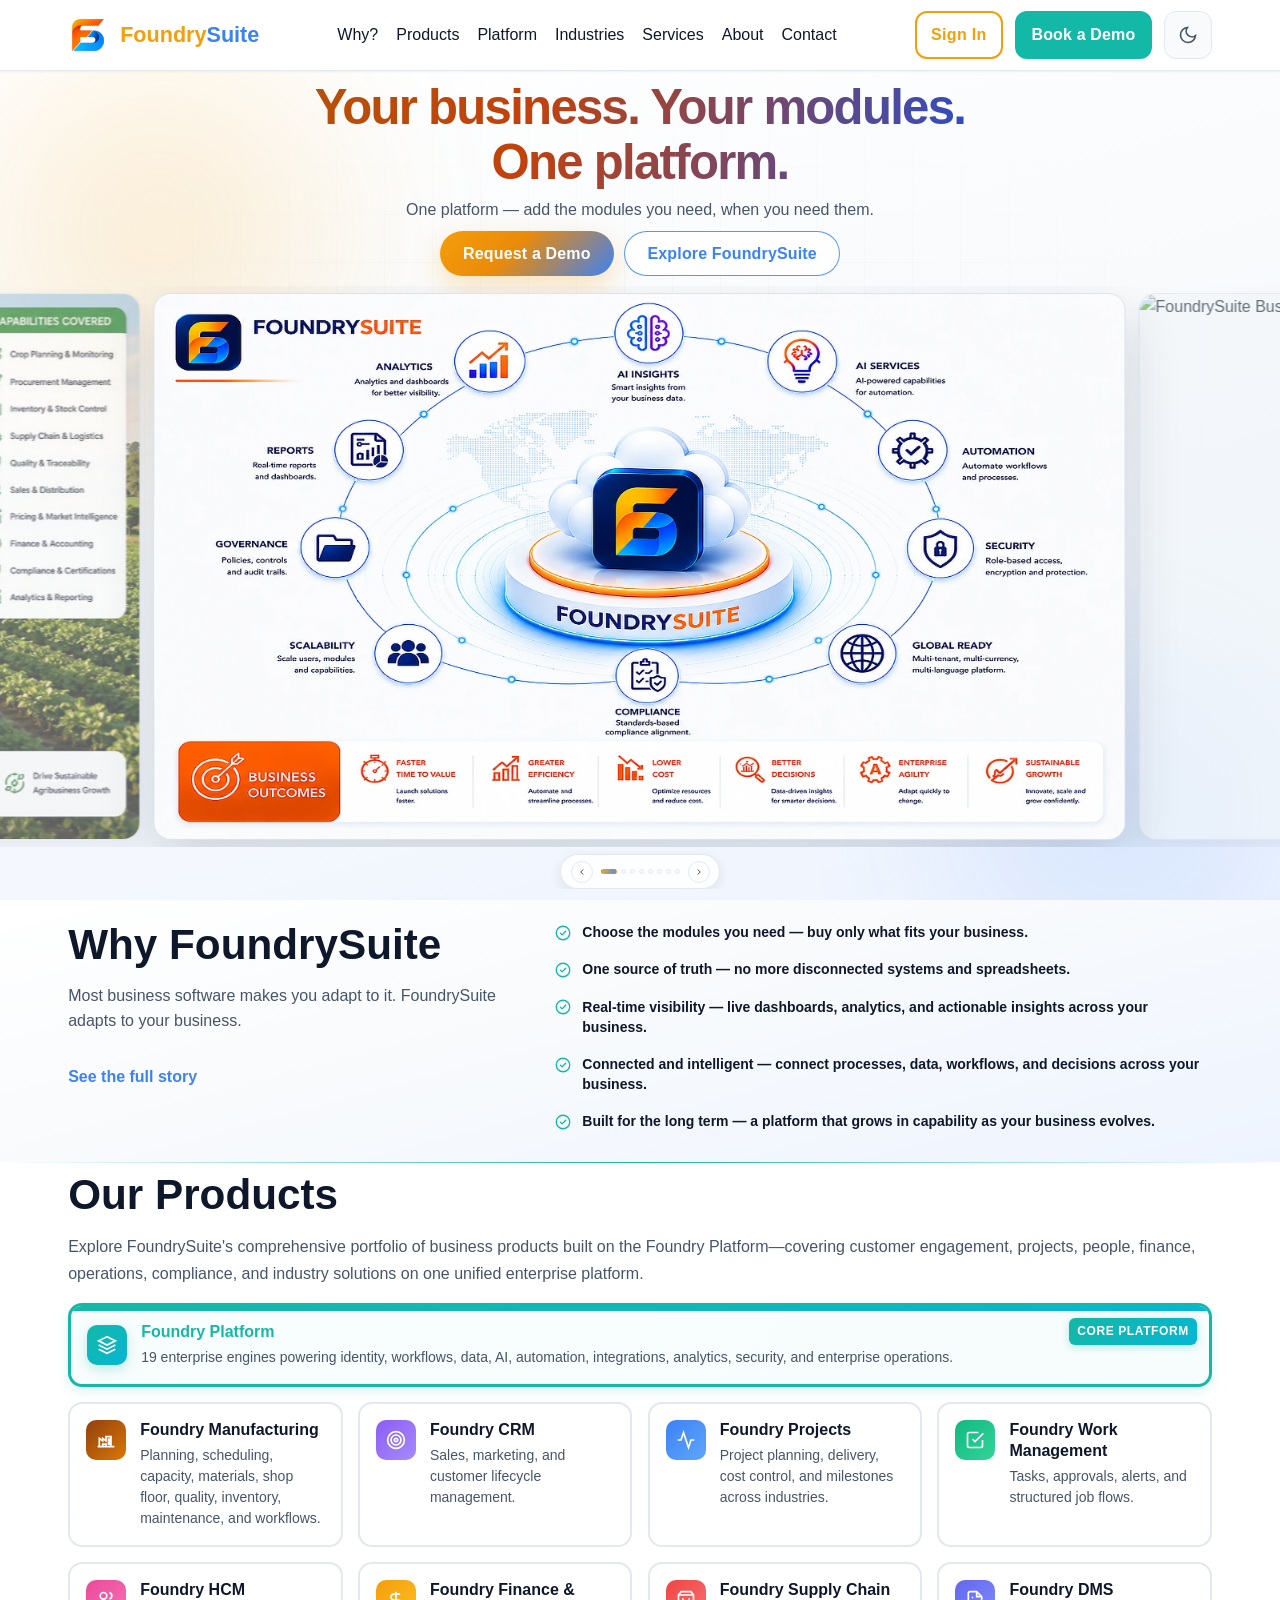
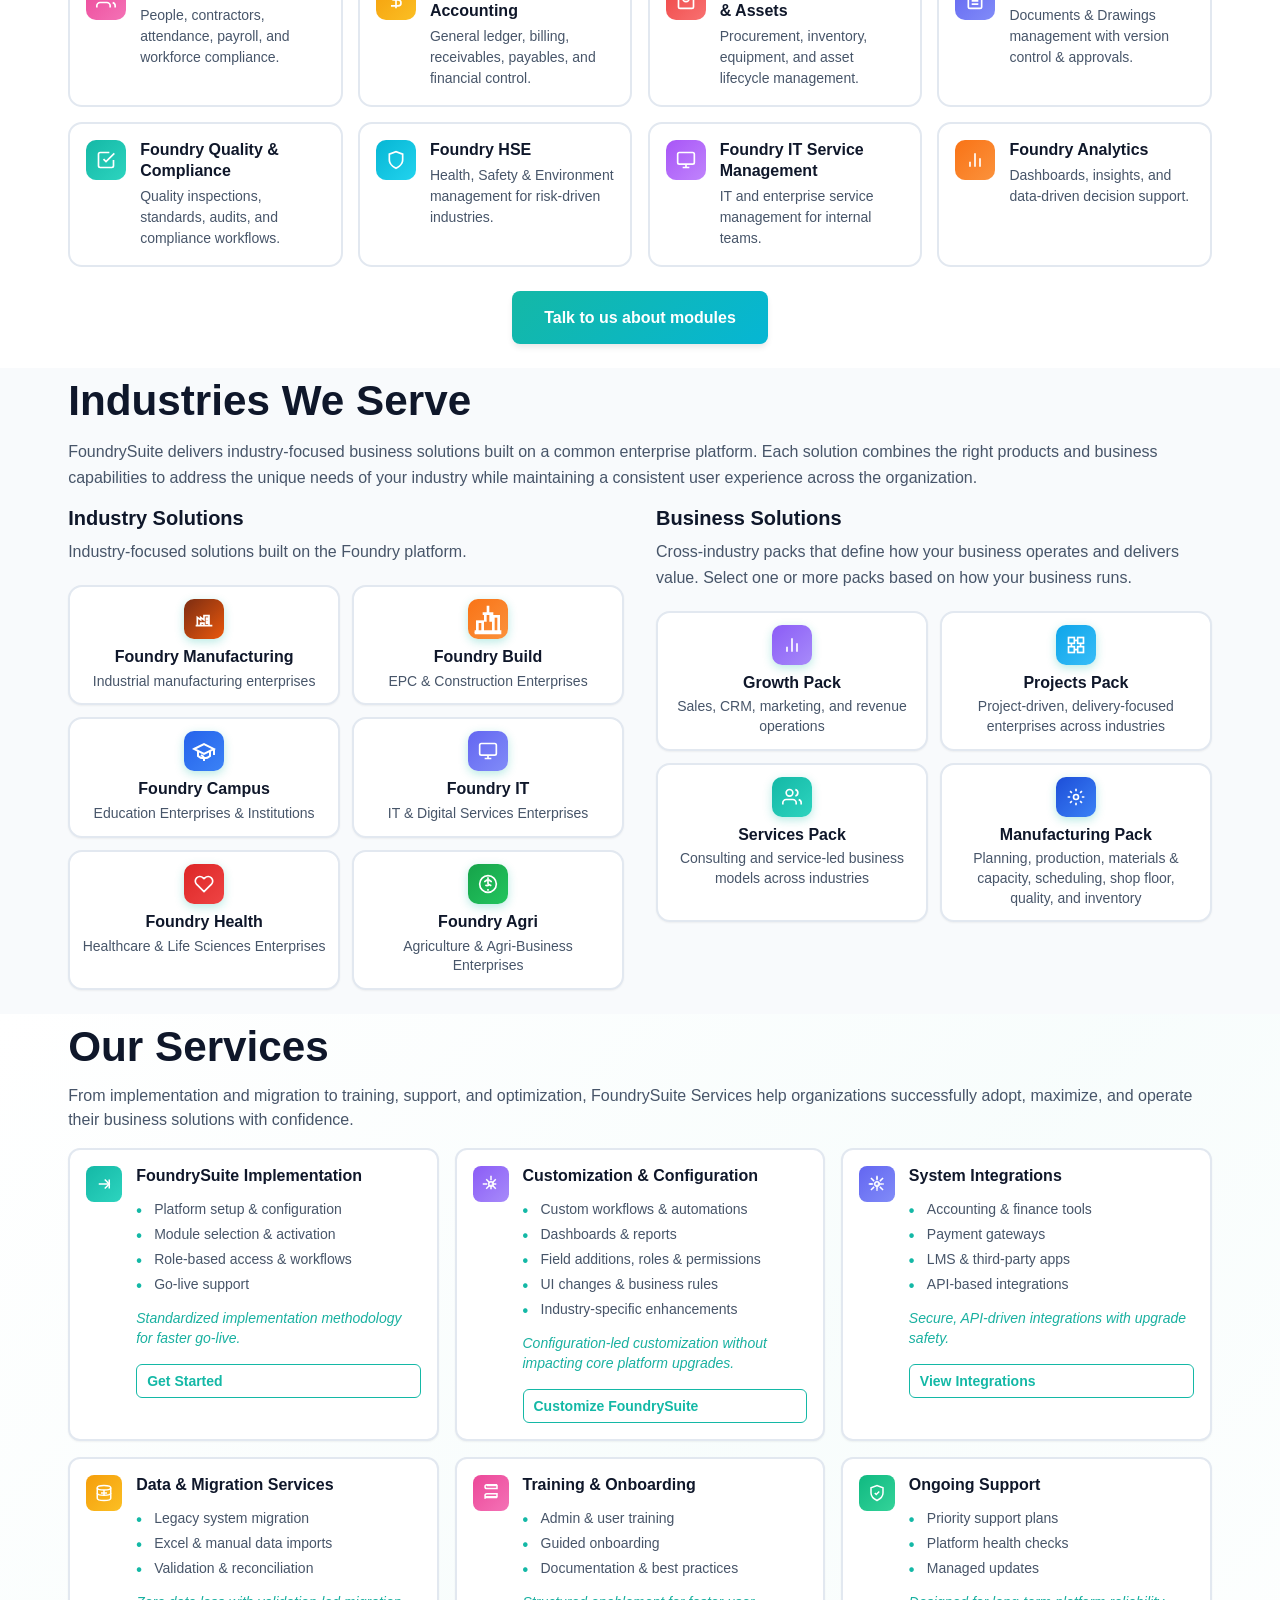
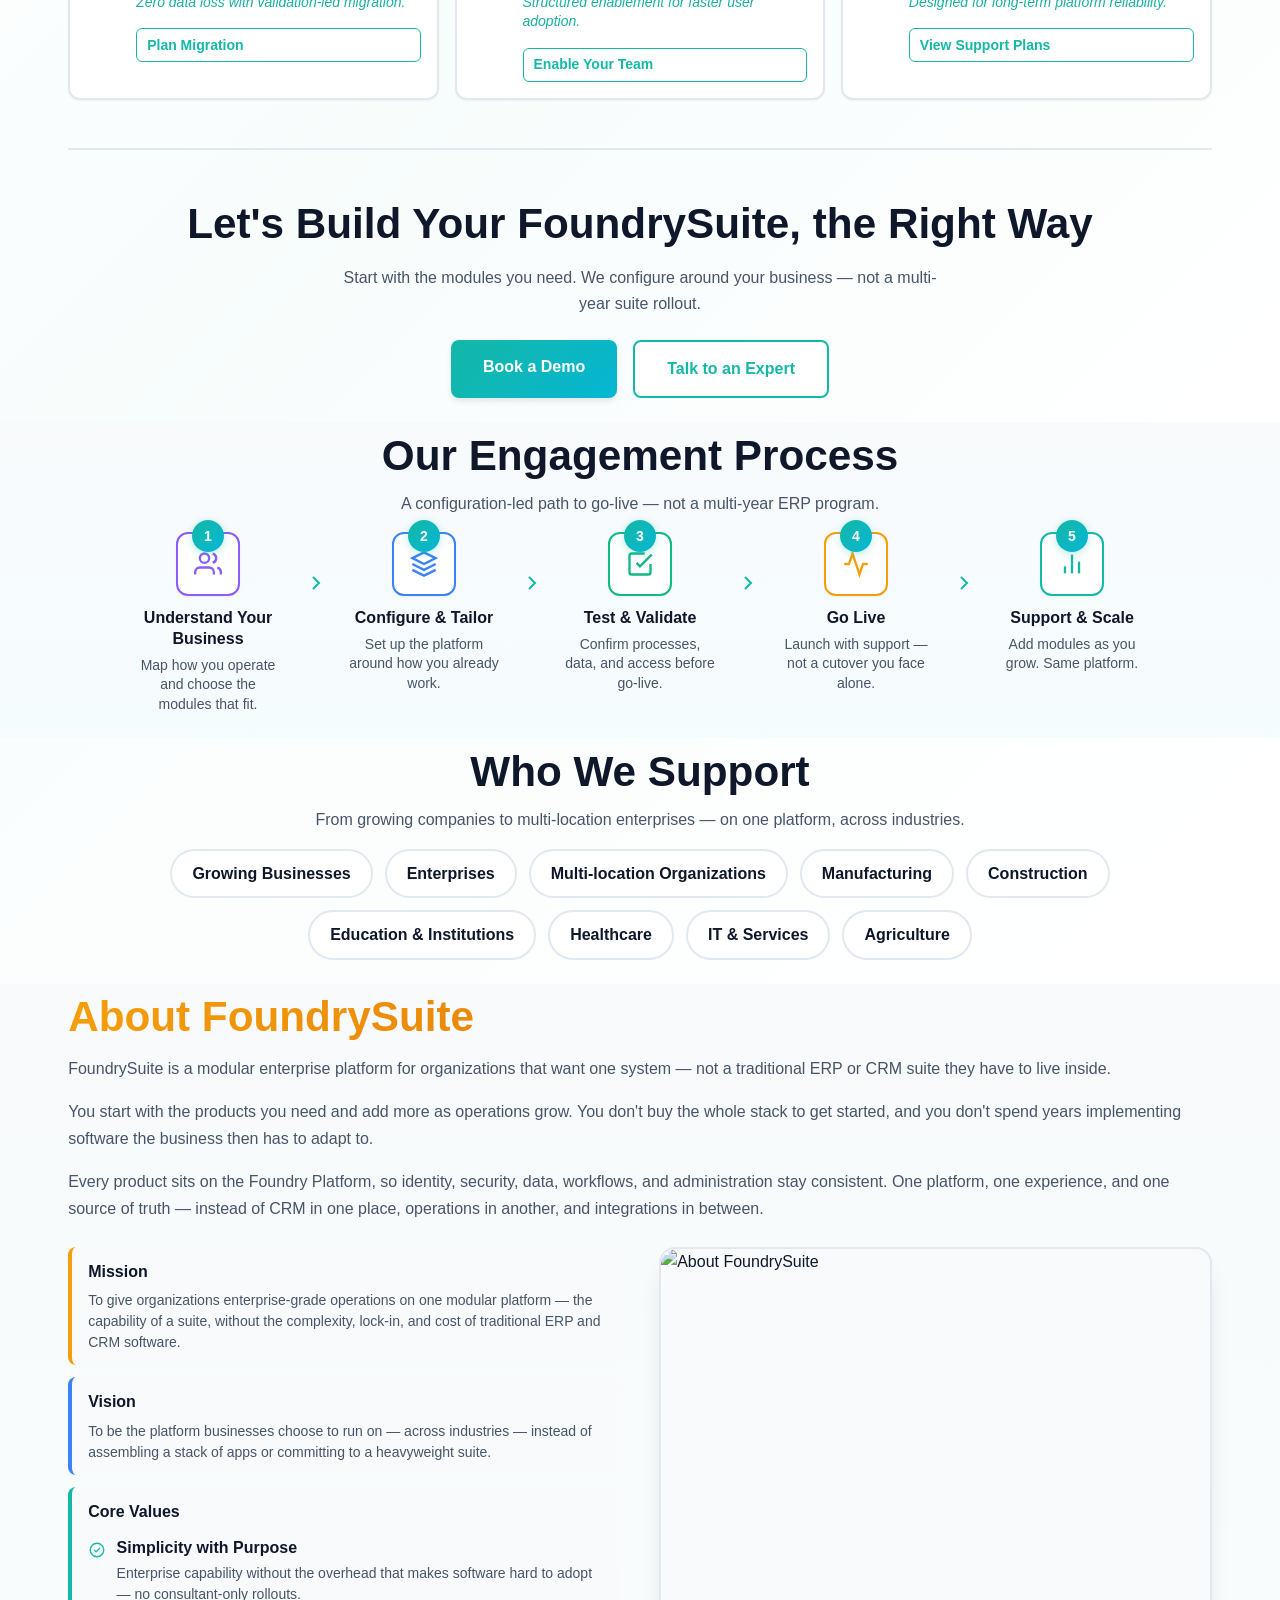
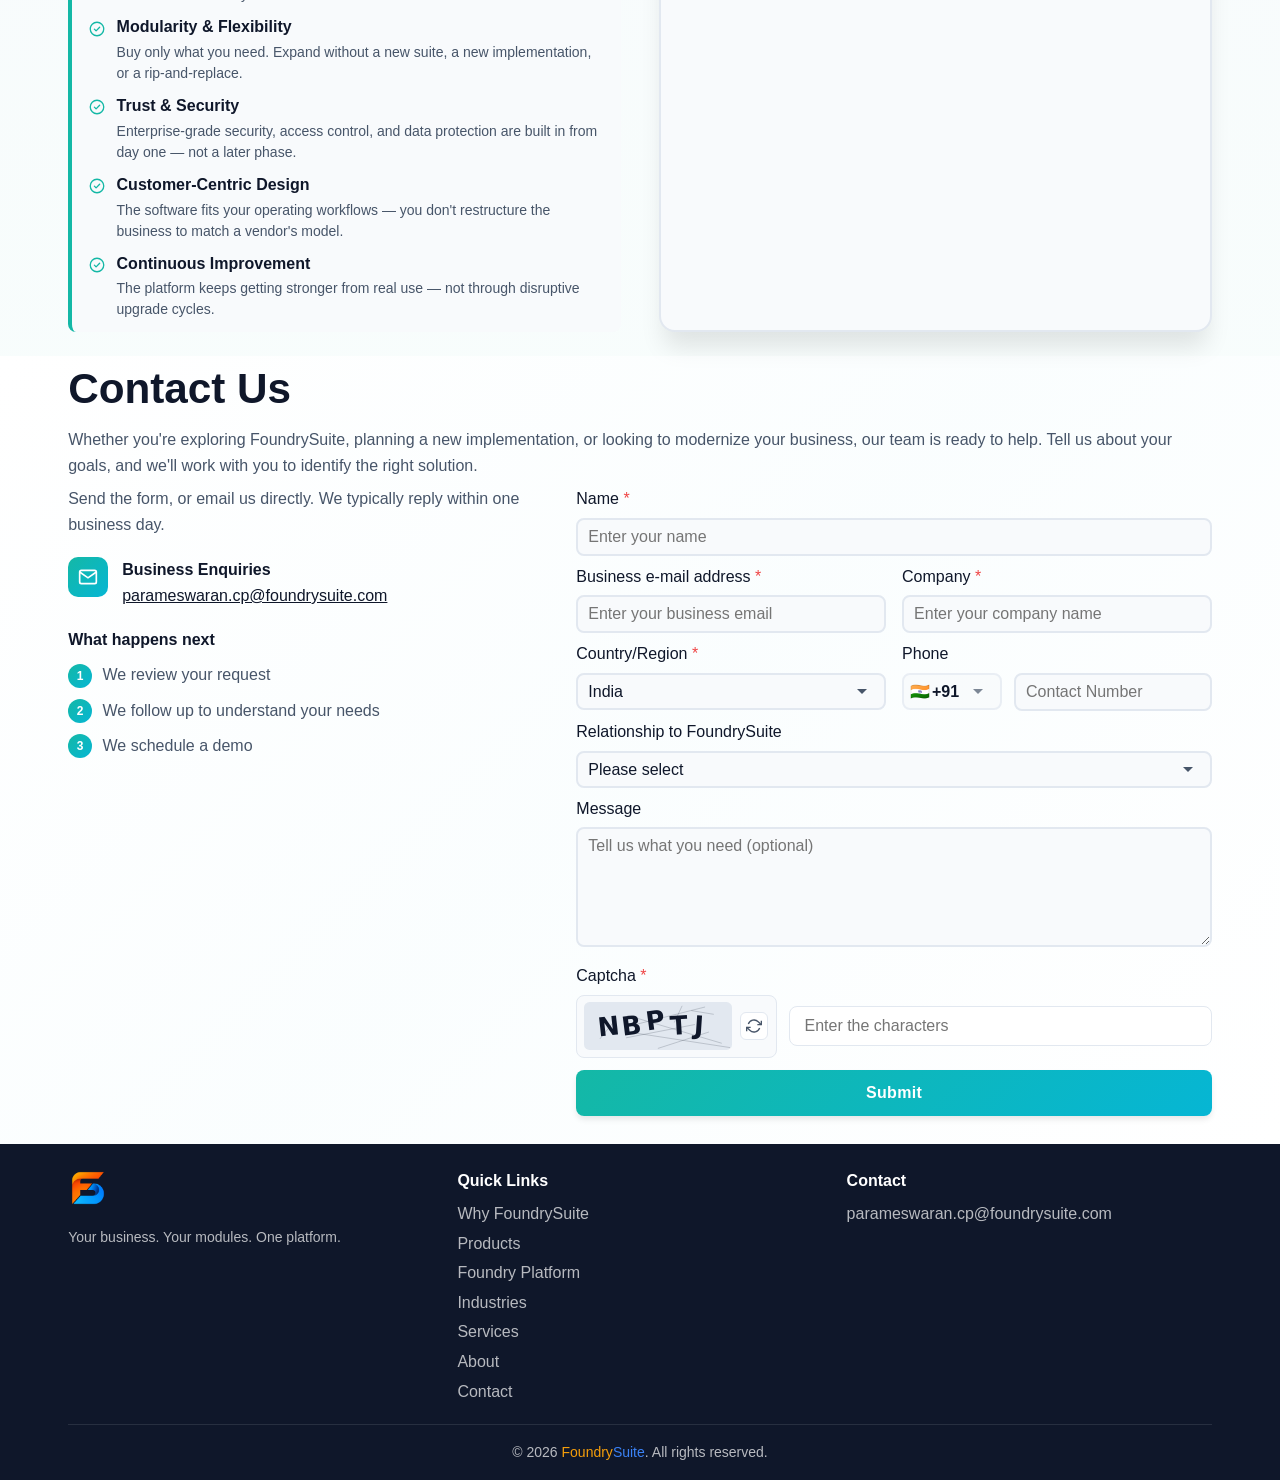
==== commit 0bf04b72: "Standardize mobile/tablet type and tighten the Why section. Drive sizes from responsive --text-* tok" ====
--- a/index.html
+++ b/index.html
@@ -42,7 +42,7 @@
     <link rel="icon" type="image/png" sizes="16x16" href="assets/images/Icons/favicon-16x16-light.png?v=nobg1">
     <link rel="apple-touch-icon" sizes="180x180" href="assets/images/Icons/apple-touch-icon-light.png?v=nobg1">
     <script src="assets/js/core/theme-init.js"></script>
-    <link rel="stylesheet" href="styles.css?v=hero-landscape5">
+    <link rel="stylesheet" href="styles.css?v=why-pad1">
     <link rel="preconnect" href="https://fonts.googleapis.com">
     <link rel="preconnect" href="https://fonts.gstatic.com" crossorigin>
     <link href="https://fonts.googleapis.com/css2?family=Inter:wght@300;400;500;600;700&family=Outfit:wght@500;600;700;800&display=swap" rel="stylesheet">
--- a/styles.css
+++ b/styles.css
@@ -16,12 +16,13 @@
     --grid-gap: clamp(0.75rem, 1.2vw, 1.5rem);
     --touch-min: 44px;
 
-    /* Type — one stack, one scale */
+    /* Type — one stack, one scale (responsive floors set after the role map) */
     --font-sans: 'Inter', -apple-system, BlinkMacSystemFont, 'Segoe UI', Roboto, sans-serif;
     --font-display: 'Outfit', 'Inter', sans-serif;
-    --text-body: 1rem;
-    --text-kicker: 0.75rem;
-    --text-subhead: 1.25rem;
+    --text-body: 1rem;          /* 16px — primary UI / reading */
+    --text-small: 0.875rem;     /* 14px — card copy, captions */
+    --text-kicker: 0.75rem;     /* 12px — badges / indexes */
+    --text-subhead: 1.25rem;    /* 20px — subsection titles */
     --text-heading: clamp(1.625rem, 1.2rem + 1.8vw, 2.75rem);
     --text-hero: clamp(1.75rem, 1.15rem + 2.4vw, 3.65rem);
 
@@ -109,7 +110,7 @@
     opacity: 1;
 }
 
-h1, h2, h3 {
+h1, h2, h3, h4 {
     font-family: var(--font-display);
 }
 
@@ -1155,7 +1156,7 @@
 
 /* Why FoundrySuite — second half of the Hero story (What → Why → Products) */
 .why-foundrysuite {
-    padding: 1.25rem 0 4.5rem;
+    padding: 1.25rem 0 1.75rem;
     position: relative;
 }
 
@@ -1262,7 +1263,7 @@
     border: none;
     border-radius: 0;
     padding: 0.15rem 0;
-    font-size: 0.9375rem;
+    font-size: var(--text-small);
     font-weight: 600;
     color: var(--text-primary);
     text-align: left;
@@ -1307,7 +1308,7 @@
 
 @media (max-width: 768px) {
     .why-foundrysuite {
-        padding: 1rem 0 3.5rem;
+        padding: 1rem 0 1.5rem;
     }
 
     .why-foundrysuite-highlights {
@@ -5806,12 +5807,12 @@
 }
 
 .why-hero-panel-label {
-    font-family: 'Outfit', 'Inter', sans-serif;
-    font-size: 0.75rem;
-    font-weight: 600;
-    letter-spacing: 0.08em;
+    font-family: var(--font-display);
+    font-size: var(--text-body);
+    font-weight: 700;
+    letter-spacing: 0.04em;
     text-transform: uppercase;
-    color: var(--text-secondary);
+    color: var(--text-primary);
     margin: 0 0 0.85rem;
 }
 
@@ -5820,7 +5821,7 @@
 }
 
 .why-hero-panel .why-foundrysuite-highlights li {
-    font-size: 0.95rem;
+    font-size: var(--text-small);
     font-weight: 600;
 }
 
@@ -5943,9 +5944,9 @@
 }
 
 /* —— Site-wide type scale ——
-   Inter + --text-body for reading text.
-   Outfit + --text-heading / --text-hero / --text-subhead for titles.
-   Kickers stay --text-kicker. Device-mockup chrome is left alone. */
+   Outfit for titles. Inter for reading / UI.
+   Sizes come only from --text-* tokens (responsive overrides below).
+   Device-mockup chrome is left alone. */
 .hero-title,
 .platform-hero-title {
     font-family: var(--font-display);
@@ -5958,6 +5959,7 @@
 .platform-section-title,
 .platform-engines-heading,
 .platform-final-cta h2,
+.services-cta-title,
 .footer-section h3 {
     font-family: var(--font-display);
     font-size: var(--text-heading);
@@ -6018,6 +6020,28 @@
 .nav-link,
 .nav-login,
 .nav-cta,
+.benefit-pill,
+.about-text p,
+.why-foundrysuite-link,
+.contact-lead,
+.contact-next-list li,
+.contact-item p,
+.contact .form-label,
+.contact-description-field .form-label,
+.contact .form-group input,
+.contact .form-group textarea,
+.contact .form-group select,
+.contact #captcha,
+.contact #captchaAnswer,
+.contact-form .btn,
+.contact .phone-number,
+.contact .phone-code-display,
+.footer-section ul li a {
+    font-family: var(--font-sans);
+    font-size: var(--text-body);
+}
+
+/* Secondary reading — one step below body for hierarchy on phones */
 .product-description,
 .product-link,
 .solution-description,
@@ -6025,12 +6049,9 @@
 .service-micro-line,
 .service-cta,
 .process-step-text,
-.benefit-pill,
-.about-text p,
 .mission-text,
 .value-description,
 .why-foundrysuite-highlights li,
-.why-foundrysuite-link,
 .why-hero-panel .why-foundrysuite-highlights li,
 .why-reason-copy p,
 .why-path-step p,
@@ -6053,26 +6074,12 @@
 .platform-deploy-hybrid-note,
 .platform-deploy-highlights li,
 .platform-faq-item p,
-.contact-lead,
-.contact-next-list li,
-.contact-item p,
-.contact .form-label,
-.contact-description-field .form-label,
-.contact .form-group input,
-.contact .form-group textarea,
-.contact .form-group select,
-.contact #captcha,
-.contact #captchaAnswer,
-.contact-form .btn,
 .contact .error-message,
-.contact .phone-number,
-.contact .phone-code-display,
 .success-message p,
 .footer-section p,
-.footer-section ul li a,
 .footer-bottom {
     font-family: var(--font-sans);
-    font-size: var(--text-body);
+    font-size: var(--text-small);
 }
 
 .platform-eyebrow,
@@ -6081,7 +6088,6 @@
 .platform-hero-layer-tag,
 .platform-badge,
 .why-compare-kicker,
-.why-hero-panel-label,
 .why-reason-index,
 .platform-engine-index,
 .platform-engine-layer-tag,
@@ -6091,3 +6097,58 @@
     font-family: var(--font-display);
     font-size: var(--text-kicker);
 }
+
+/* Stronger than the 14px bullets it introduces */
+.why-hero-panel-label {
+    font-family: var(--font-display);
+    font-size: var(--text-body);
+    font-weight: 700;
+}
+
+/*
+  Responsive type tokens — must follow the role map so mobile/tablet
+  sizes actually apply. Keep body at 16px for readability; tighten
+  display sizes and keep secondary copy at 14px.
+*/
+@media (max-width: 1024px) {
+    :root {
+        --text-hero: clamp(1.65rem, 1.35rem + 1.4vw, 2.4rem);
+        --text-heading: clamp(1.5rem, 1.25rem + 1.1vw, 2.1rem);
+        --text-subhead: 1.1875rem;
+        --text-body: 1rem;
+        --text-small: 0.875rem;
+        --text-kicker: 0.75rem;
+    }
+}
+
+@media (max-width: 768px) {
+    :root {
+        --text-hero: clamp(1.5rem, 1.3rem + 1.2vw, 1.85rem);
+        --text-heading: clamp(1.4rem, 1.2rem + 1vw, 1.75rem);
+        --text-subhead: 1.125rem;
+        --text-body: 1rem;
+        --text-small: 0.875rem;
+        --text-kicker: 0.75rem;
+    }
+}
+
+/* Short viewports / phone landscape — compact display, keep body readable */
+@media (max-height: 720px) {
+    :root {
+        --text-hero: clamp(1.4rem, 3.8vh, 1.85rem);
+        --text-heading: clamp(1.35rem, 3.4vh, 1.7rem);
+    }
+}
+
+@media (max-width: 1024px) and (orientation: landscape) {
+    :root {
+        --text-hero: clamp(1.35rem, 4vh, 1.65rem);
+        --text-heading: clamp(1.3rem, 3.6vh, 1.55rem);
+        --text-subhead: 1.0625rem;
+    }
+
+    .hero-subtitle,
+    .hero .btn {
+        font-size: var(--text-small);
+    }
+}
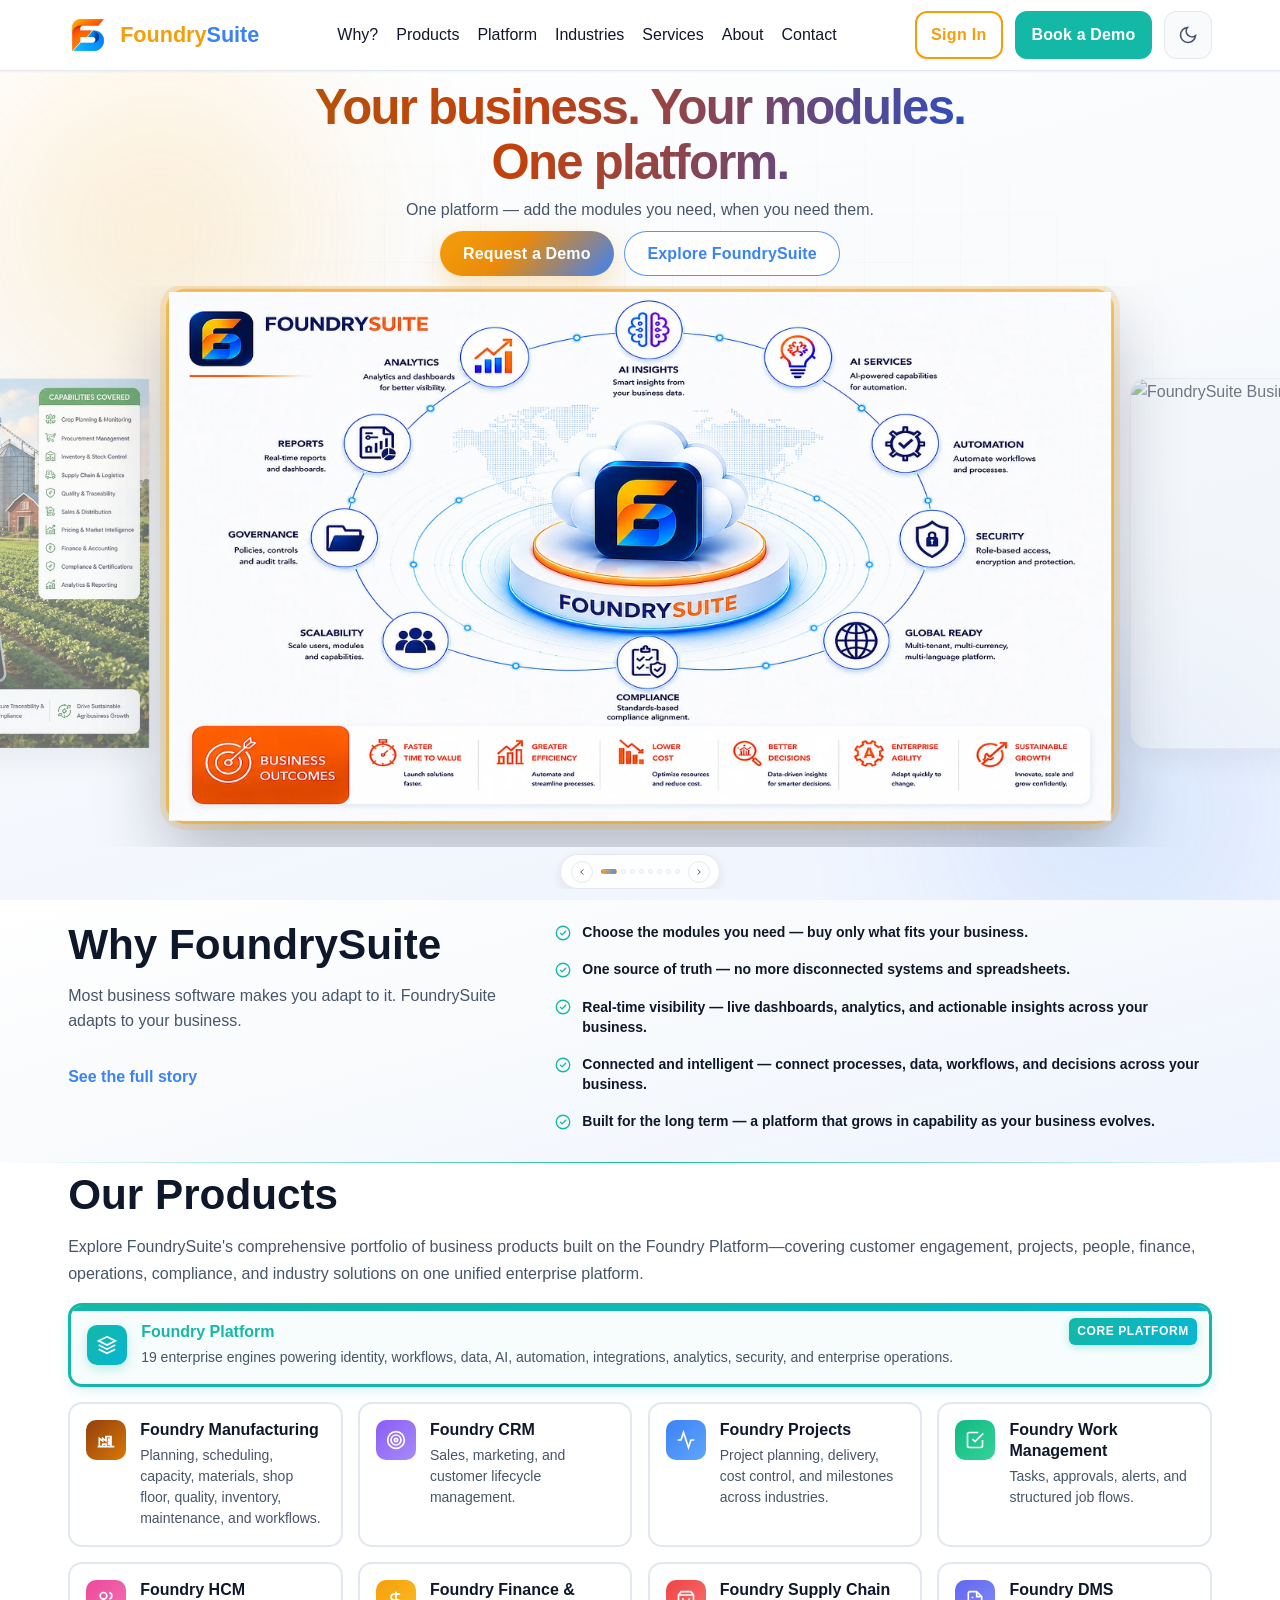
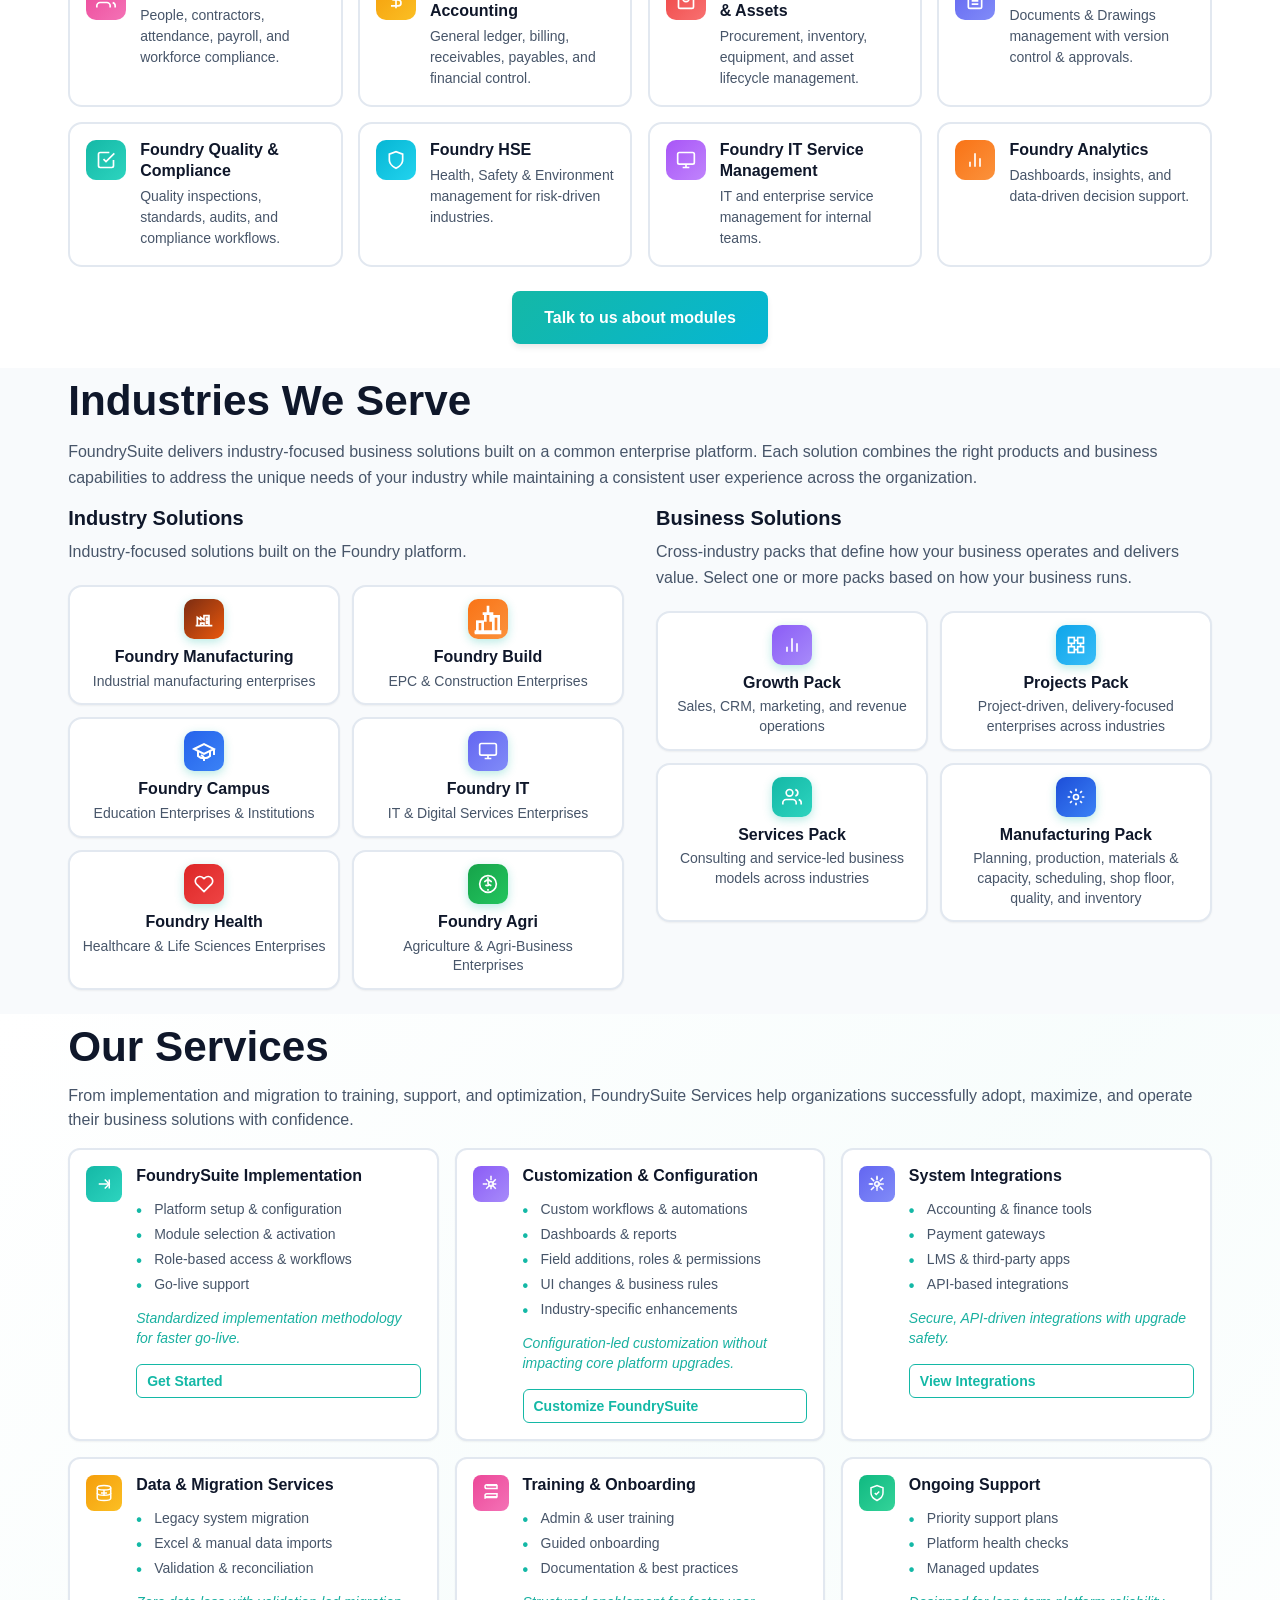
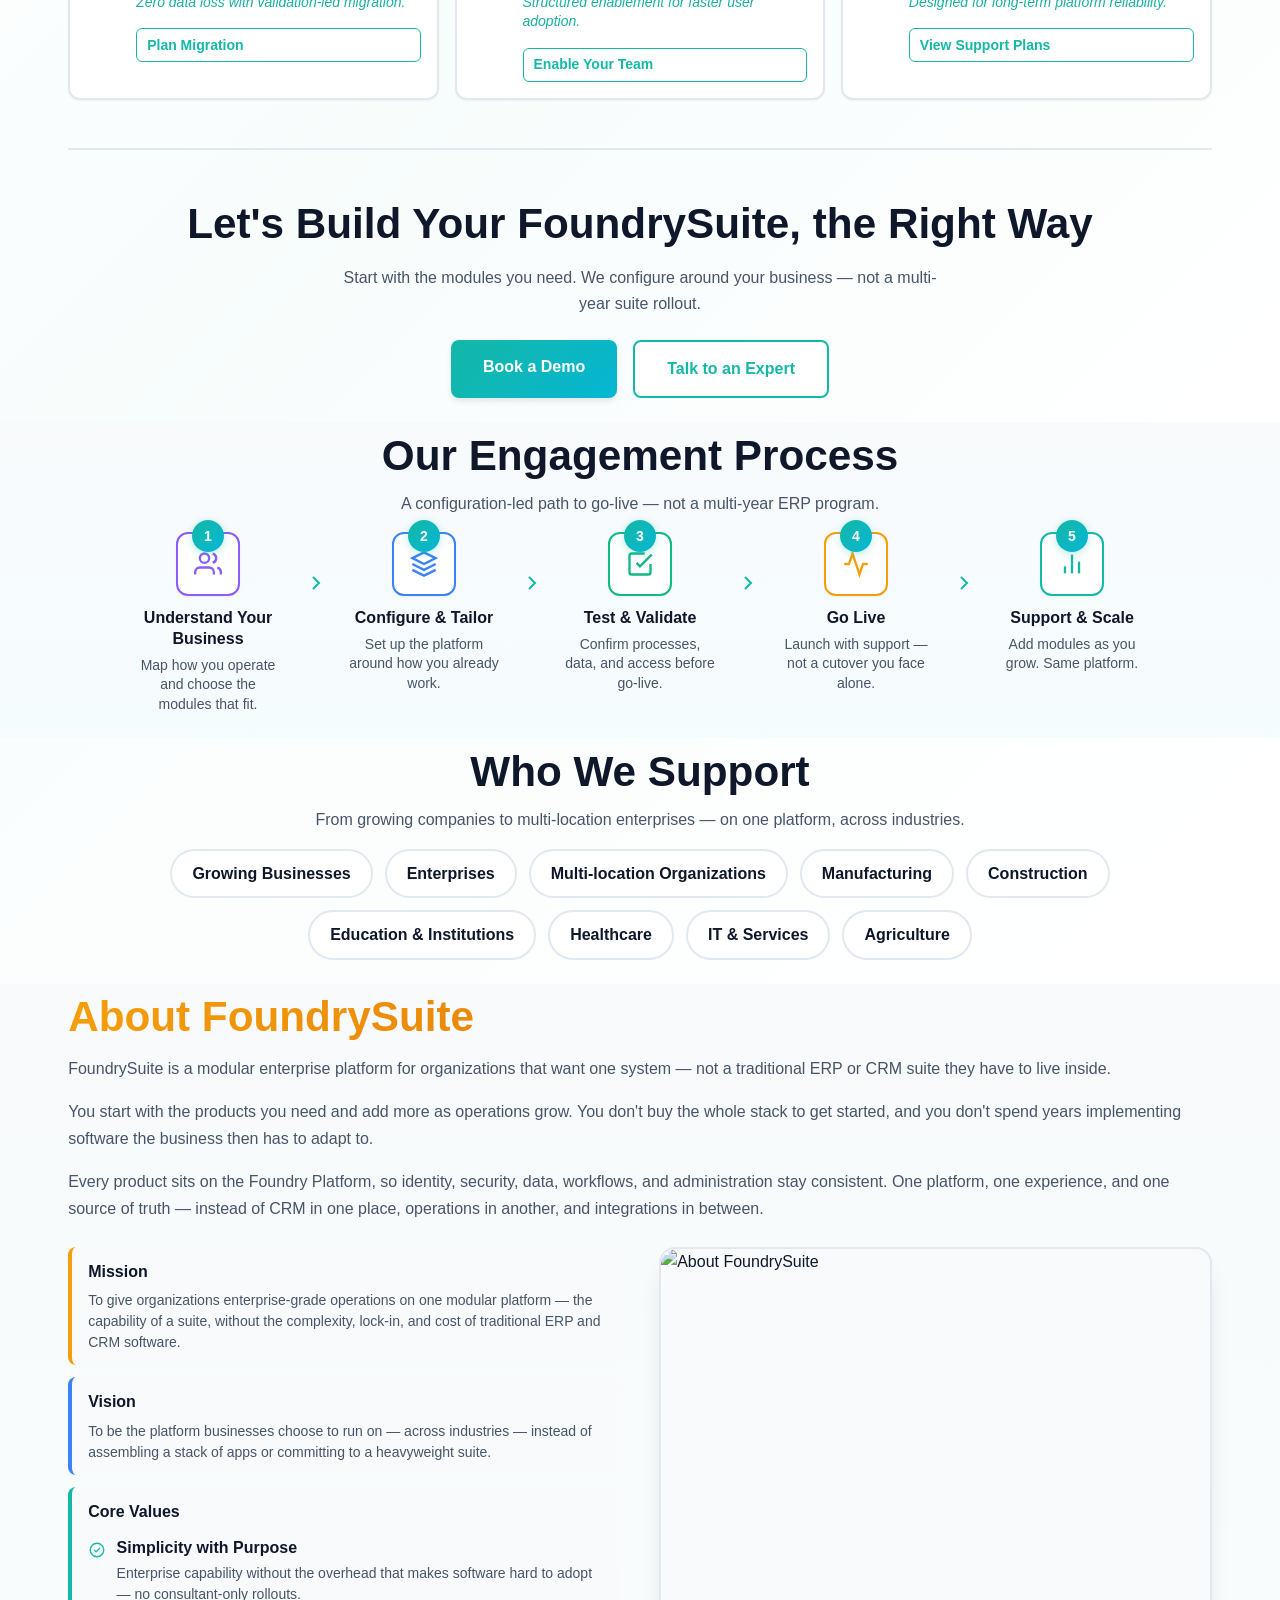
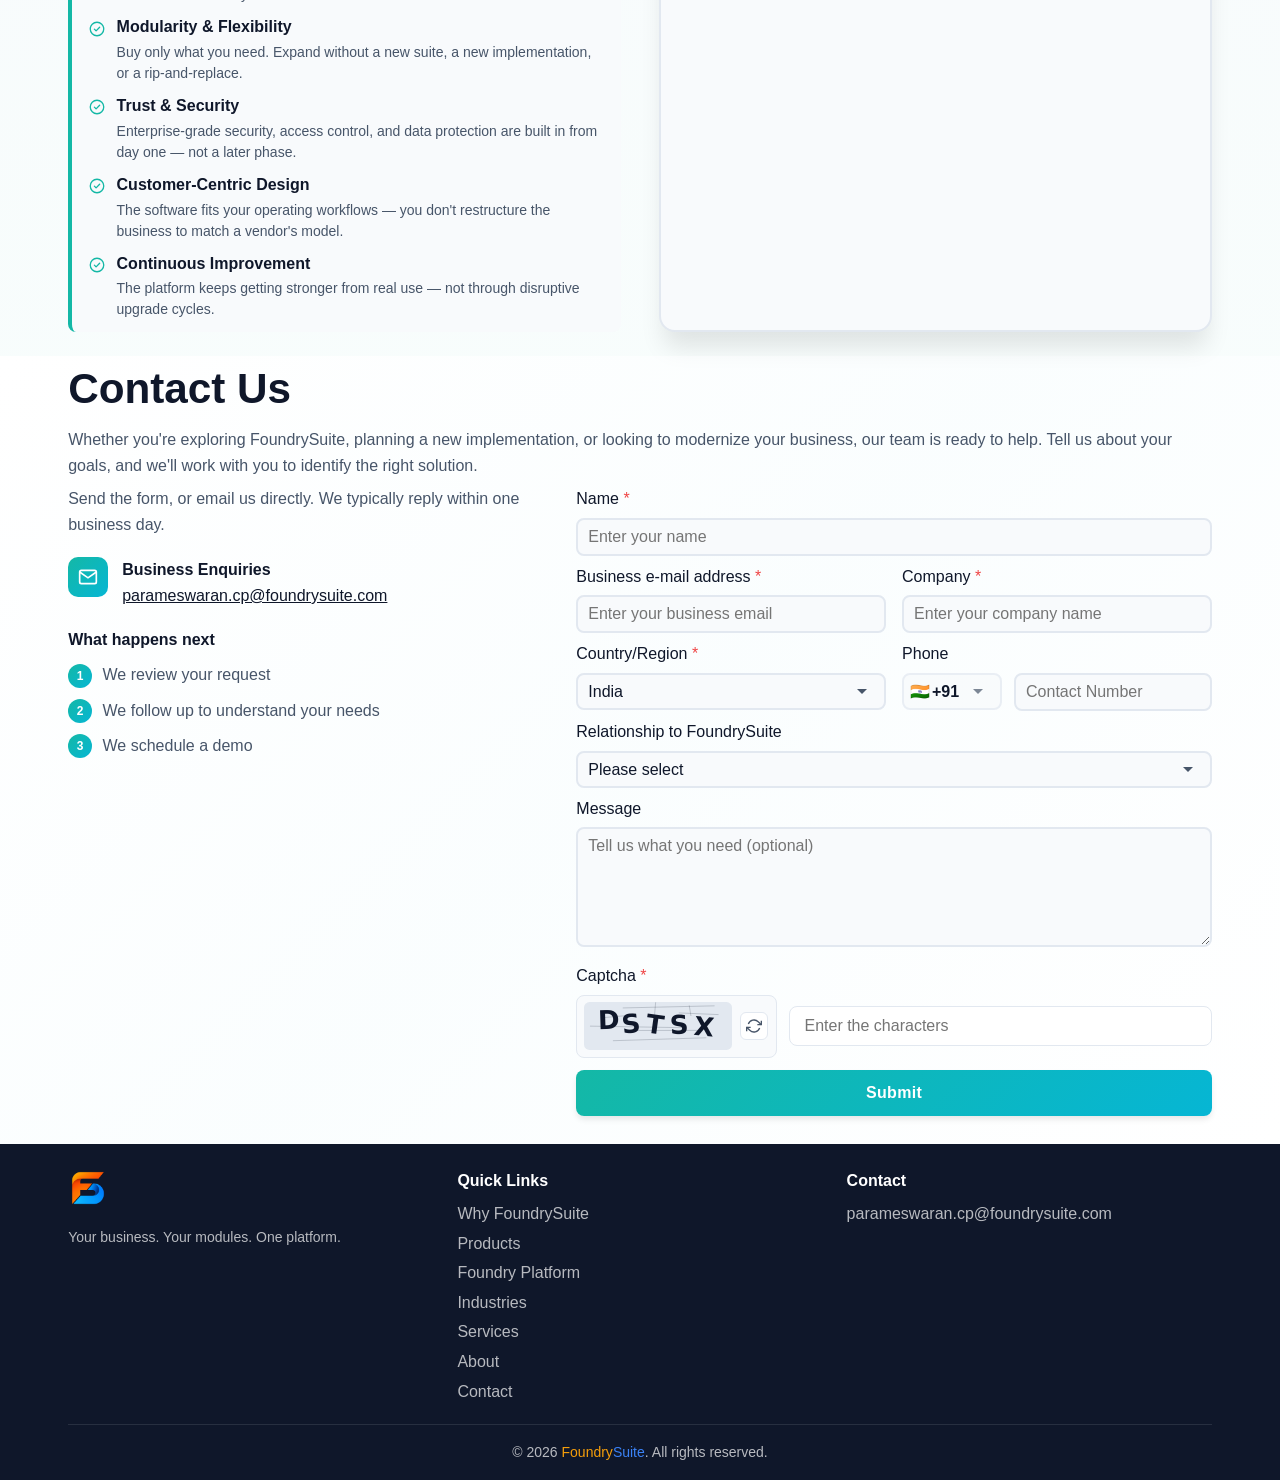
==== commit cd906199: "Highlight the active hero slide with size, lift, and an orange ring. Make the focused carousel card " ====
--- a/index.html
+++ b/index.html
@@ -42,7 +42,7 @@
     <link rel="icon" type="image/png" sizes="16x16" href="assets/images/Icons/favicon-16x16-light.png?v=nobg1">
     <link rel="apple-touch-icon" sizes="180x180" href="assets/images/Icons/apple-touch-icon-light.png?v=nobg1">
     <script src="assets/js/core/theme-init.js"></script>
-    <link rel="stylesheet" href="styles.css?v=why-pad1">
+    <link rel="stylesheet" href="styles.css?v=orange-ring1">
     <link rel="preconnect" href="https://fonts.googleapis.com">
     <link rel="preconnect" href="https://fonts.gstatic.com" crossorigin>
     <link href="https://fonts.googleapis.com/css2?family=Inter:wght@300;400;500;600;700&family=Outfit:wght@500;600;700;800&display=swap" rel="stylesheet">
@@ -1364,7 +1364,7 @@
 
     <script src="assets/js/core/security-manager.js"></script>
     <script src="assets/js/core/content-protection.js"></script>
-    <script src="script.js"></script>
+    <script src="script.js?v=slide-size1"></script>
 </body>
 </html>
 
--- a/styles.css
+++ b/styles.css
@@ -862,9 +862,11 @@
 
 /* Solution Slideshow — full-width horizontal carousel */
 .solution-slideshow {
-    --hero-slide-gap: clamp(0.45rem, 1vw, 0.85rem);
+    --hero-slide-gap: clamp(0.7rem, 1.4vw, 1.25rem);
     /* Center card width — leaves clear prev/next peeks on both sides */
     --hero-slide-width: min(76vw, 80rem);
+    /* Inactive peeks use real width (not scale) so rasters stay sharp */
+    --hero-slide-peek-scale: 0.7;
     position: relative;
     width: 100%;
     height: 100%;
@@ -882,11 +884,13 @@
     width: 100%;
     overflow: hidden;
     touch-action: pan-y pinch-zoom;
-    padding: 0;
+    /* Room for active-slide lift + outer brand ring / depth shadow */
+    padding: 0.7rem 0 1.15rem;
     flex: 1 1 auto;
     min-height: 0;
     display: flex;
     align-items: center;
+    box-sizing: border-box;
 }
 
 .slideshow-track {
@@ -907,23 +911,34 @@
       Keep a true 16:9 frame on all screens:
       - tall tablet/mobile: cap height from max-width so cards don't go portrait
       - short desktop: fill available carousel height
+      Active uses full --hero-slide-width; peeks shrink via --slide-scale (width, not scale()).
     */
+    --slide-scale: var(--hero-slide-peek-scale);
     flex: 0 0 auto;
-    height: min(100%, calc(var(--hero-slide-width) * 9 / 16));
+    height: min(
+        calc(100% * var(--slide-scale)),
+        calc(var(--hero-slide-width) * var(--slide-scale) * 9 / 16)
+    );
     width: auto;
     aspect-ratio: 16 / 9;
-    max-width: var(--hero-slide-width);
+    max-width: calc(var(--hero-slide-width) * var(--slide-scale));
     min-height: 0;
-    opacity: 0.62;
+    opacity: 0.58;
     visibility: visible;
     /* No scale() — GPU rescale softens raster slides on retina */
-    transition: opacity 0.45s ease, box-shadow 0.45s ease;
+    transform: translate3d(0, 0, 0);
+    transition:
+        opacity 0.45s ease,
+        box-shadow 0.45s ease,
+        border-color 0.45s ease,
+        transform 0.45s cubic-bezier(0.22, 1, 0.36, 1);
     display: flex;
     align-items: center;
     justify-content: center;
     pointer-events: auto;
     padding: 0;
-    overflow: hidden;
+    /* visible so brand ring / lift shadow are not clipped; media uses border-radius */
+    overflow: visible;
     box-sizing: border-box;
     border-radius: 1.1rem;
     background: #f1f5f9;
@@ -932,9 +947,17 @@
 }
 
 .solution-slide.active {
+    --slide-scale: 1;
     opacity: 1;
     z-index: 2;
-    box-shadow: 0 22px 56px rgba(15, 23, 42, 0.16);
+    /* Subtle lift — distinguish focus without scaling rasters */
+    transform: translate3d(0, -0.45rem, 0);
+    border-color: rgba(245, 158, 11, 0.72);
+    /* Logo orange ring + deeper depth so the active card reads as focused */
+    box-shadow:
+        0 0 0 2px rgba(245, 158, 11, 0.55),
+        0 0 0 8px rgba(245, 158, 11, 0.18),
+        0 34px 72px rgba(15, 23, 42, 0.28);
 }
 
 [data-theme="dark"] .solution-slide {
@@ -944,7 +967,11 @@
 }
 
 [data-theme="dark"] .solution-slide.active {
-    box-shadow: 0 22px 56px rgba(0, 0, 0, 0.45);
+    border-color: rgba(251, 191, 36, 0.7);
+    box-shadow:
+        0 0 0 2px rgba(251, 191, 36, 0.55),
+        0 0 0 8px rgba(245, 158, 11, 0.22),
+        0 34px 72px rgba(0, 0, 0, 0.6);
 }
 
 .solution-slide-picture {
@@ -965,6 +992,8 @@
     object-fit: cover;
     object-position: center;
     display: block;
+    /* Clip image to card radius now that the slide shell is overflow:visible */
+    overflow: hidden;
     image-rendering: auto;
     -webkit-backface-visibility: hidden;
     backface-visibility: hidden;
@@ -998,6 +1027,7 @@
     height: 100%;
     background: var(--bg-primary);
     border-radius: inherit;
+    overflow: hidden;
     display: flex;
     align-items: center;
     justify-content: center;
@@ -3946,13 +3976,14 @@
     .slideshow-track {
         height: auto;
         max-height: none;
-        align-items: stretch;
+        /* center — let peeks stay shorter than the active slide */
+        align-items: center;
     }
 
     .solution-slide {
         height: auto;
-        width: var(--hero-slide-width);
-        max-width: var(--hero-slide-width);
+        width: calc(var(--hero-slide-width) * var(--slide-scale));
+        max-width: calc(var(--hero-slide-width) * var(--slide-scale));
         aspect-ratio: 16 / 9;
     }
 
@@ -3973,7 +4004,7 @@
     }
 
     .solution-slideshow {
-        --hero-slide-gap: 0.5rem;
+        --hero-slide-gap: 0.85rem;
         --hero-slide-width: min(82vw, 36rem);
         gap: 0.25rem;
     }
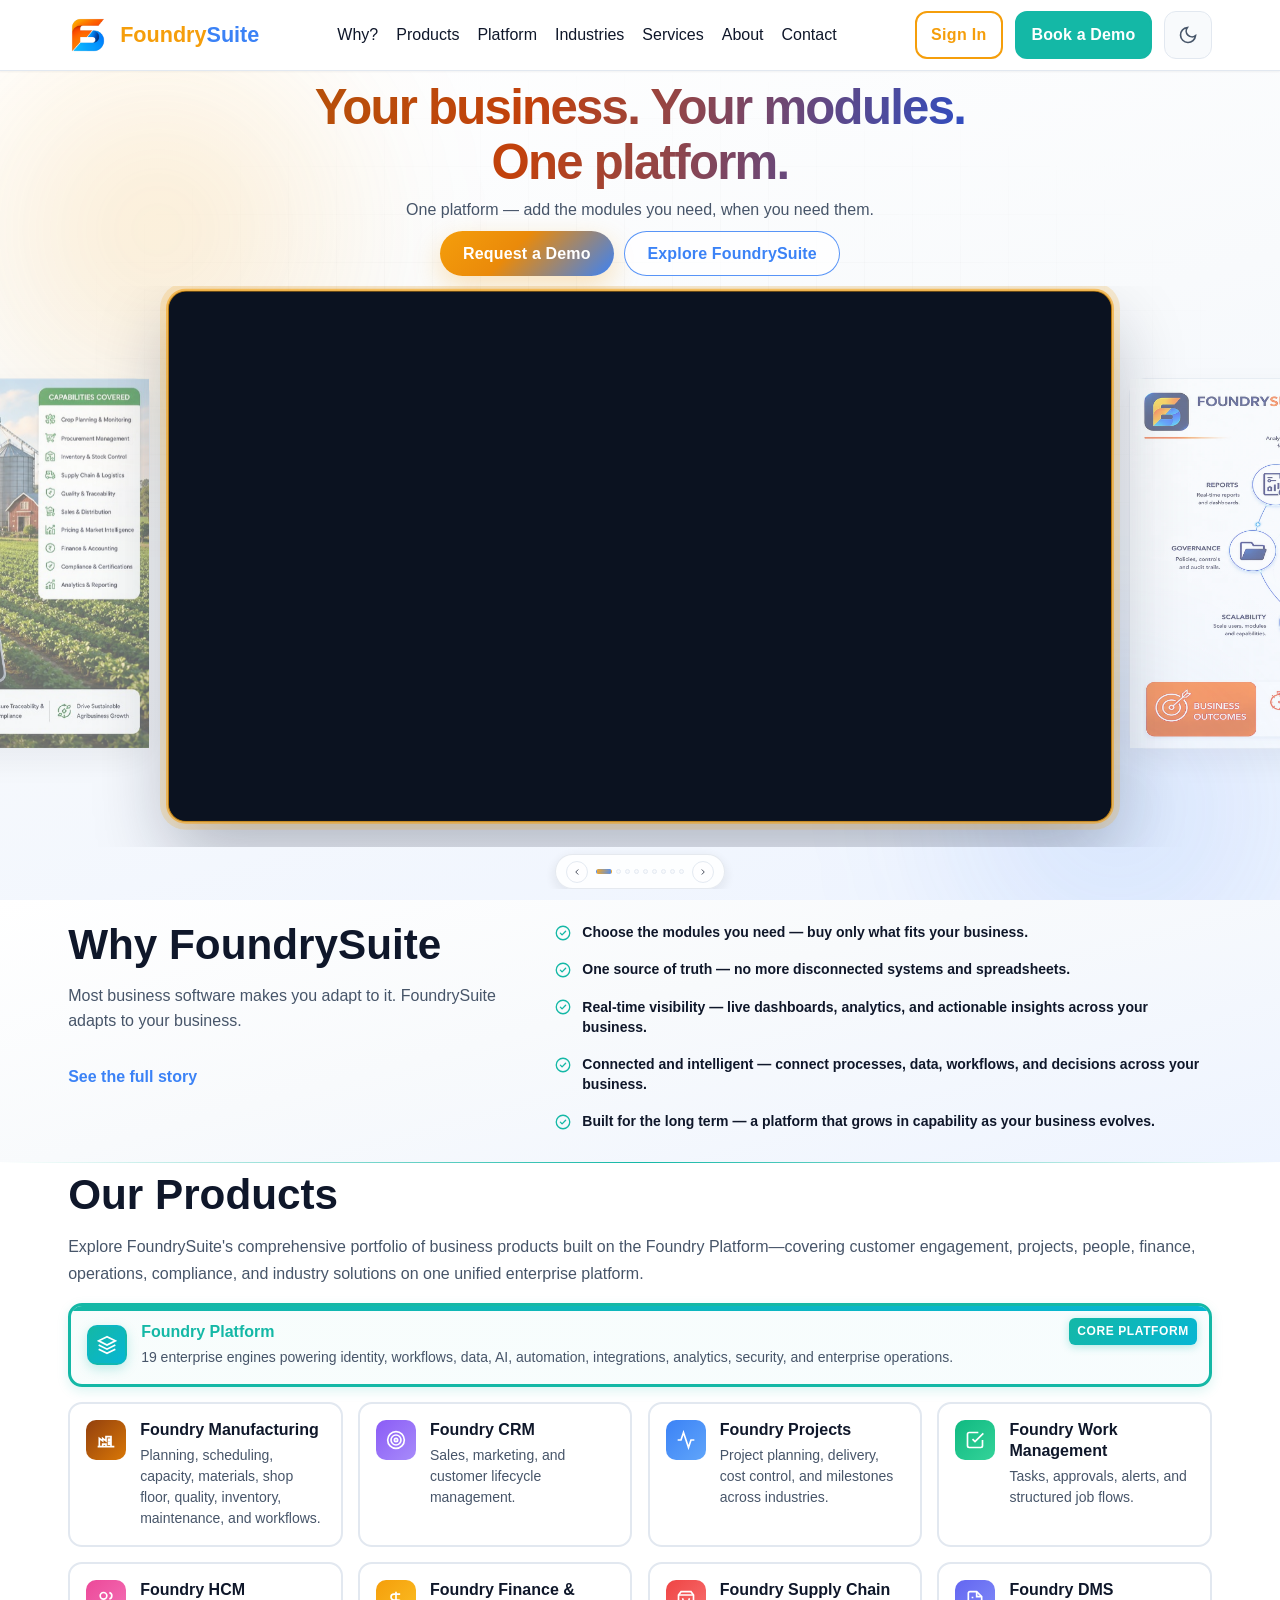
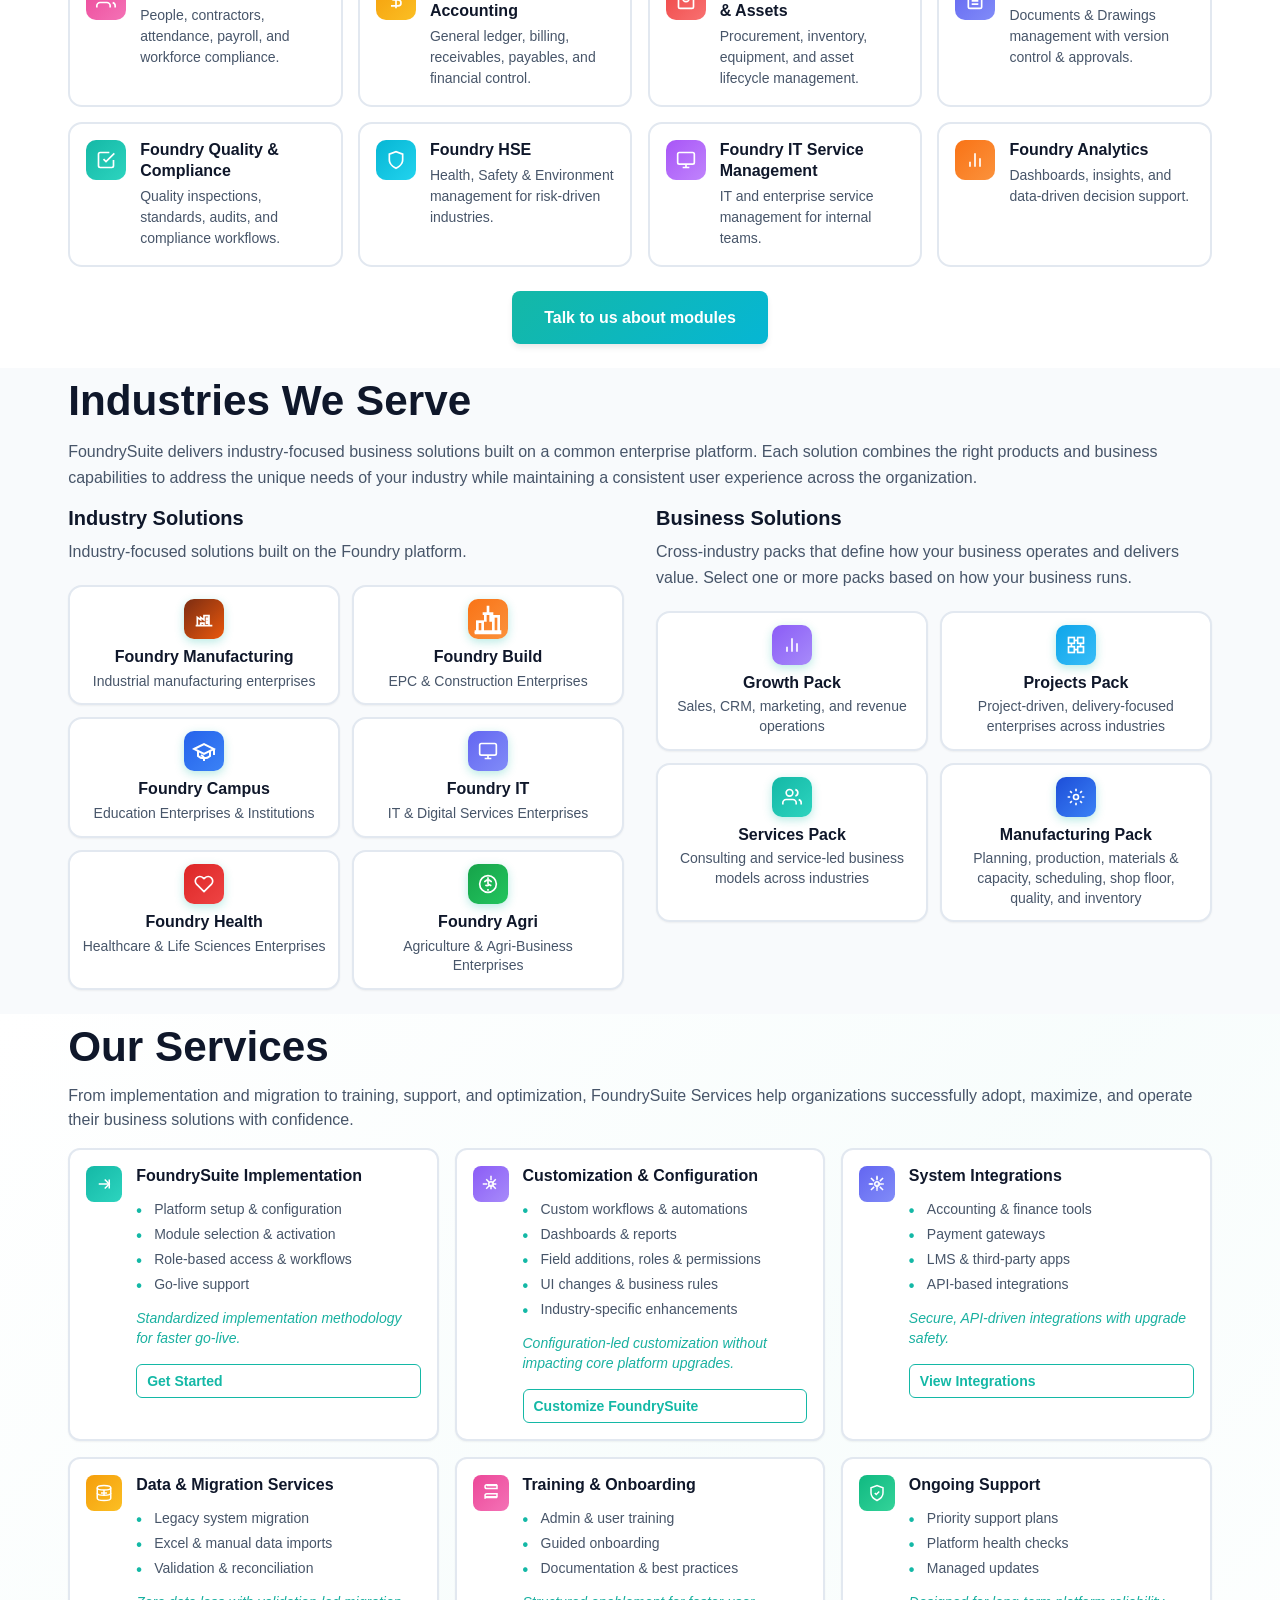
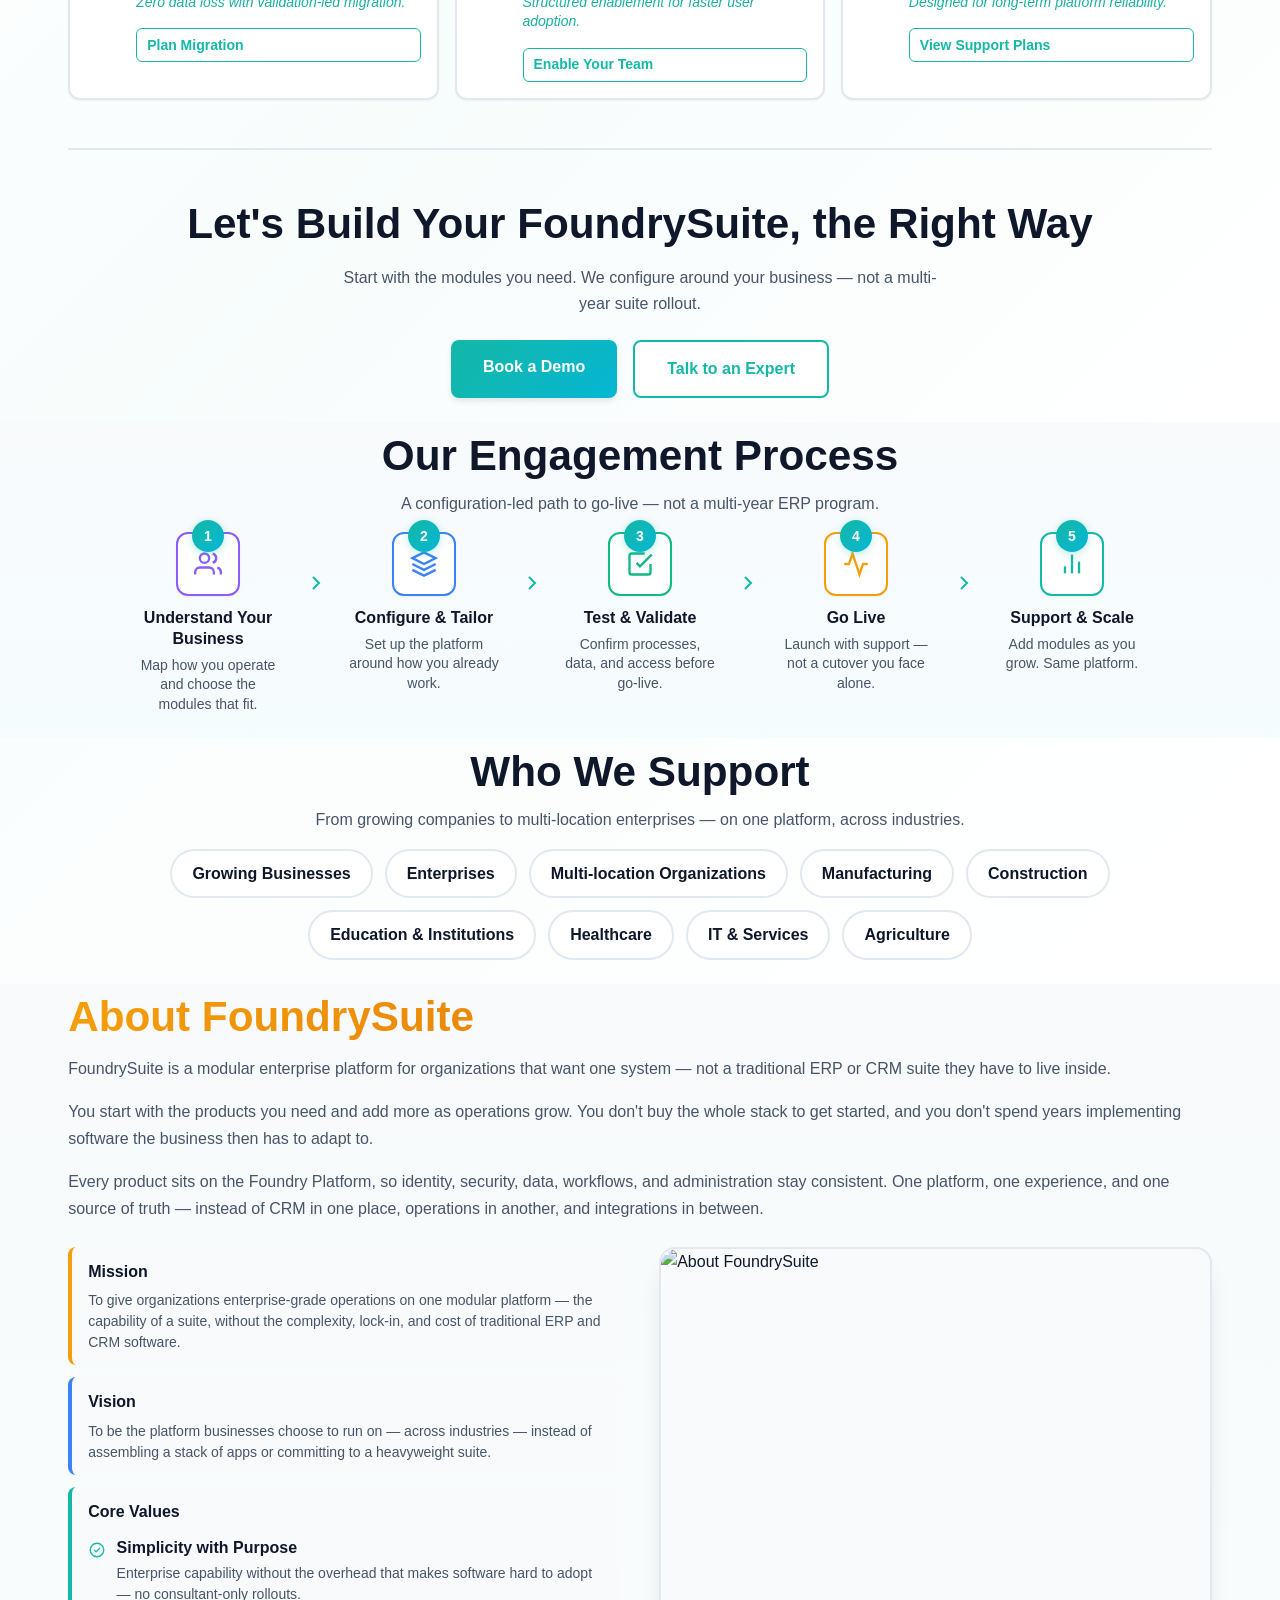
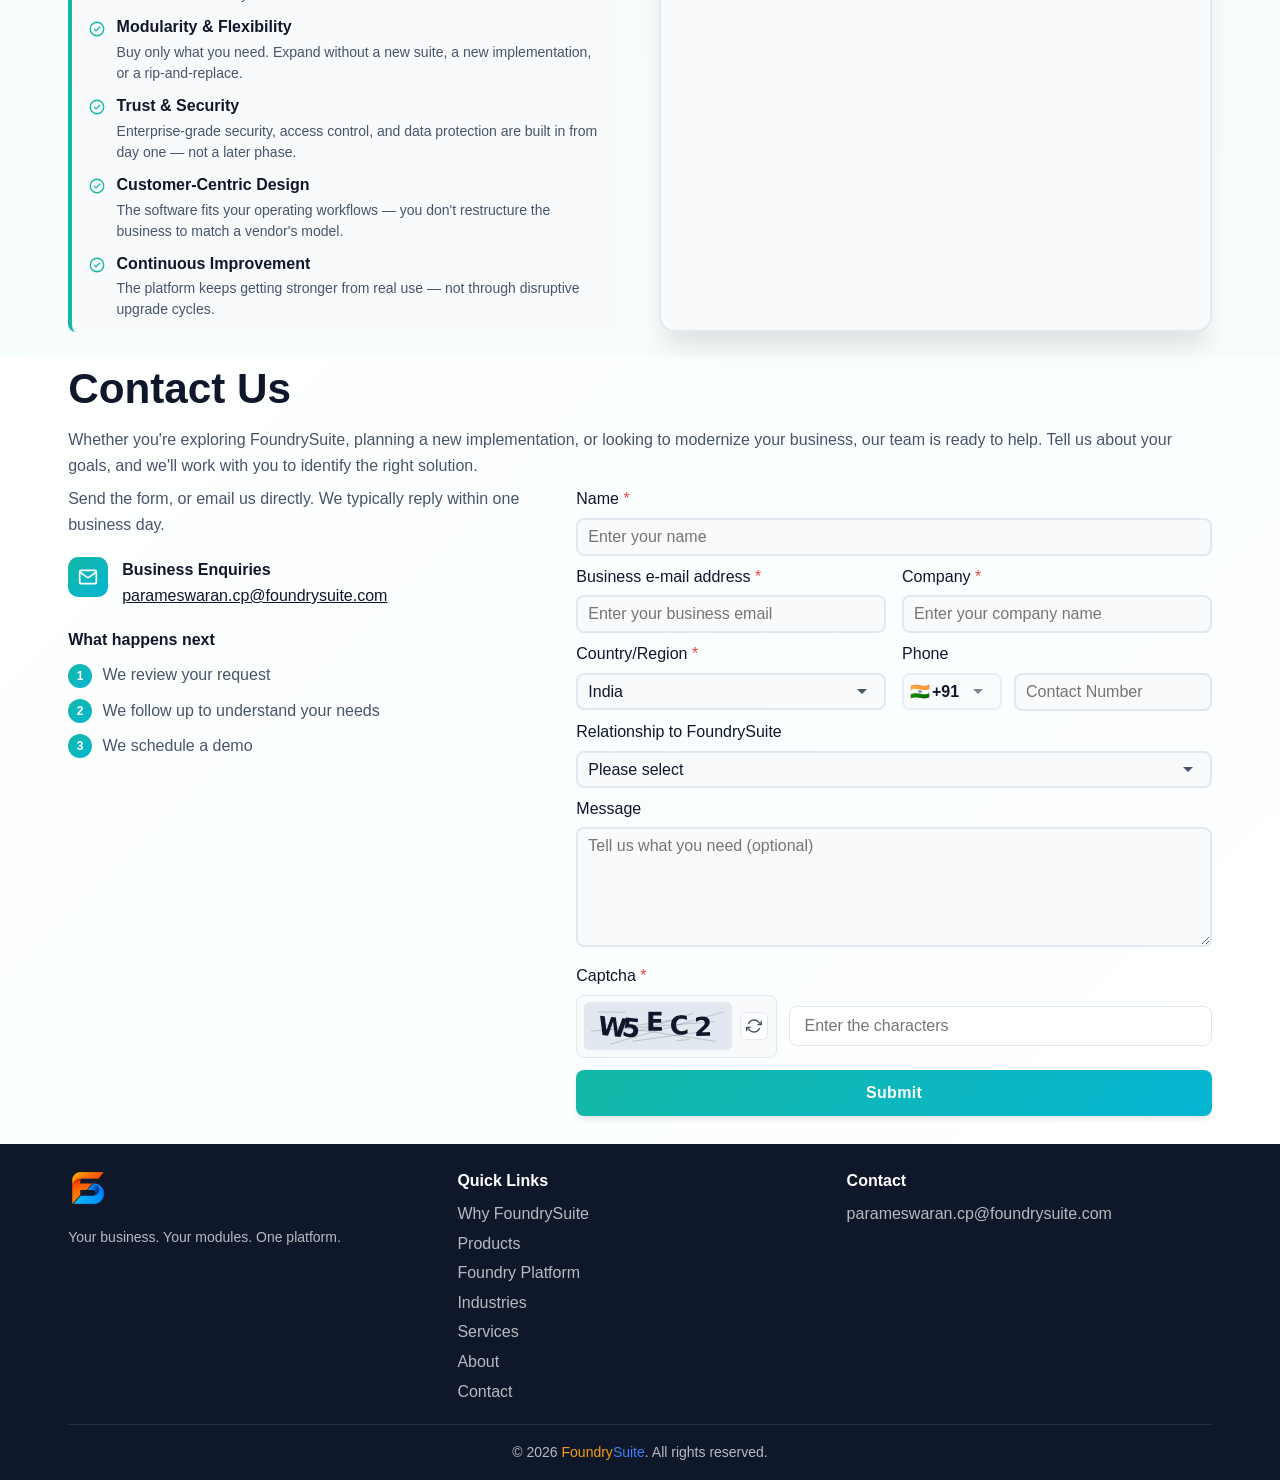
==== commit 1aad482c: "Play the FoundrySuite logo intro first in the hero carousel. Hold the image slideshow until the intr" ====
--- a/index.html
+++ b/index.html
@@ -42,7 +42,7 @@
     <link rel="icon" type="image/png" sizes="16x16" href="assets/images/Icons/favicon-16x16-light.png?v=nobg1">
     <link rel="apple-touch-icon" sizes="180x180" href="assets/images/Icons/apple-touch-icon-light.png?v=nobg1">
     <script src="assets/js/core/theme-init.js"></script>
-    <link rel="stylesheet" href="styles.css?v=orange-ring1">
+    <link rel="stylesheet" href="styles.css?v=logo-intro1">
     <link rel="preconnect" href="https://fonts.googleapis.com">
     <link rel="preconnect" href="https://fonts.gstatic.com" crossorigin>
     <link href="https://fonts.googleapis.com/css2?family=Inter:wght@300;400;500;600;700&family=Outfit:wght@500;600;700;800&display=swap" rel="stylesheet">
@@ -135,8 +135,15 @@
             <div class="solution-slideshow">
                 <div class="slideshow-viewport">
                     <div class="slideshow-track">
-                        <!-- Slide 1: FoundrySuite Orbit -->
-                        <div class="solution-slide active" data-solution="orbit">
+                        <!-- Slide 1: Logo intro -->
+                        <div class="solution-slide active" data-solution="logo-intro">
+                            <video class="solution-slide-video" muted playsinline preload="auto" disablepictureinpicture controlslist="nodownload nofullscreen noremoteplayback" aria-label="FoundrySuite logo intro">
+                                <source src="assets/videos/fs-logo-intro.mp4" type="video/mp4">
+                            </video>
+                        </div>
+
+                        <!-- Slide 2: FoundrySuite Orbit -->
+                        <div class="solution-slide" data-solution="orbit">
                             <picture class="solution-slide-picture">
                                 <source type="image/webp" srcset="assets/images/Architecture/hd/foundrysuite-orbit-light.webp?v=orbit3">
                                 <img src="assets/images/Architecture/foundrysuite-orbit-light.png?v=orbit3" width="2048" height="1363" alt="FoundrySuite — modular platform capabilities and business outcomes" class="solution-slide-img solution-orbit-img solution-orbit-img--light" fetchpriority="high" decoding="async">
@@ -147,12 +154,12 @@
                             </picture>
                         </div>
 
-                        <!-- Slide 2: Default Dashboard -->
+                        <!-- Slide 3: Default Dashboard -->
                         <div class="solution-slide" data-solution="dashboard">
                             <img src="assets/images/Branding/bid-hd.svg" width="1920" height="1080" alt="FoundrySuite Business Intelligence Dashboard" class="solution-slide-img" loading="lazy" decoding="async">
                         </div>
 
-                        <!-- Slide 3: Foundry Manufacturing -->
+                        <!-- Slide 4: Foundry Manufacturing -->
                         <div class="solution-slide" data-solution="manufacturing">
                             <picture class="solution-slide-picture">
                                 <source type="image/webp" srcset="assets/images/Products/hd/foundry-manufacturing.webp">
@@ -166,7 +173,7 @@
                             </div>
                         </div>
 
-                        <!-- Slide 4: Foundry Build - Construction -->
+                        <!-- Slide 5: Foundry Build - Construction -->
                         <div class="solution-slide" data-solution="build">
                             <picture class="solution-slide-picture">
                                 <source type="image/webp" srcset="assets/images/Products/hd/foundry-build.webp">
@@ -180,7 +187,7 @@
                             </div>
                         </div>
 
-                        <!-- Slide 5: Foundry Campus - Education -->
+                        <!-- Slide 6: Foundry Campus - Education -->
                         <div class="solution-slide" data-solution="campus">
                             <picture class="solution-slide-picture">
                                 <source type="image/webp" srcset="assets/images/Products/hd/foundry-campus.webp">
@@ -194,7 +201,7 @@
                             </div>
                         </div>
 
-                        <!-- Slide 6: Foundry Health - Healthcare -->
+                        <!-- Slide 7: Foundry Health - Healthcare -->
                         <div class="solution-slide" data-solution="health">
                             <picture class="solution-slide-picture">
                                 <source type="image/webp" srcset="assets/images/Products/hd/foundry-health.webp">
@@ -208,7 +215,7 @@
                             </div>
                         </div>
 
-                        <!-- Slide 7: Foundry IT - IT Services -->
+                        <!-- Slide 8: Foundry IT - IT Services -->
                         <div class="solution-slide" data-solution="it">
                             <picture class="solution-slide-picture">
                                 <source type="image/webp" srcset="assets/images/Products/hd/foundry-it.webp">
@@ -222,7 +229,7 @@
                             </div>
                         </div>
 
-                        <!-- Slide 8: Foundry Agri - Agriculture -->
+                        <!-- Slide 9: Foundry Agri - Agriculture -->
                         <div class="solution-slide" data-solution="agri">
                             <picture class="solution-slide-picture">
                                 <source type="image/webp" srcset="assets/images/Products/hd/foundry-agri.webp">
@@ -244,14 +251,15 @@
                         </svg>
                     </button>
                     <div class="slide-indicators">
-                        <button class="slide-indicator active" data-slide="0" data-label="FoundrySuite" aria-label="FoundrySuite" title="FoundrySuite"></button>
-                        <button class="slide-indicator" data-slide="1" data-label="Dashboard" aria-label="Dashboard" title="Dashboard"></button>
-                        <button class="slide-indicator" data-slide="2" data-label="Manufacturing" aria-label="Manufacturing" title="Manufacturing"></button>
-                        <button class="slide-indicator" data-slide="3" data-label="Build" aria-label="Build" title="Build"></button>
-                        <button class="slide-indicator" data-slide="4" data-label="Campus" aria-label="Campus" title="Campus"></button>
-                        <button class="slide-indicator" data-slide="5" data-label="Health" aria-label="Health" title="Health"></button>
-                        <button class="slide-indicator" data-slide="6" data-label="IT" aria-label="IT" title="IT"></button>
-                        <button class="slide-indicator" data-slide="7" data-label="Agri" aria-label="Agri" title="Agri"></button>
+                        <button class="slide-indicator active" data-slide="0" data-label="Intro" aria-label="Logo intro" title="Intro"></button>
+                        <button class="slide-indicator" data-slide="1" data-label="FoundrySuite" aria-label="FoundrySuite" title="FoundrySuite"></button>
+                        <button class="slide-indicator" data-slide="2" data-label="Dashboard" aria-label="Dashboard" title="Dashboard"></button>
+                        <button class="slide-indicator" data-slide="3" data-label="Manufacturing" aria-label="Manufacturing" title="Manufacturing"></button>
+                        <button class="slide-indicator" data-slide="4" data-label="Build" aria-label="Build" title="Build"></button>
+                        <button class="slide-indicator" data-slide="5" data-label="Campus" aria-label="Campus" title="Campus"></button>
+                        <button class="slide-indicator" data-slide="6" data-label="Health" aria-label="Health" title="Health"></button>
+                        <button class="slide-indicator" data-slide="7" data-label="IT" aria-label="IT" title="IT"></button>
+                        <button class="slide-indicator" data-slide="8" data-label="Agri" aria-label="Agri" title="Agri"></button>
                     </div>
                     <button class="slide-nav-btn next-btn" aria-label="Next slide">
                         <svg viewBox="0 0 24 24" fill="none" stroke="currentColor" stroke-width="2">
@@ -1364,7 +1372,7 @@
 
     <script src="assets/js/core/security-manager.js"></script>
     <script src="assets/js/core/content-protection.js"></script>
-    <script src="script.js?v=slide-size1"></script>
+    <script src="script.js?v=logo-intro1"></script>
 </body>
 </html>
 
--- a/styles.css
+++ b/styles.css
@@ -992,11 +992,36 @@
     object-fit: cover;
     object-position: center;
     display: block;
-    /* Clip image to card radius now that the slide shell is overflow:visible */
+    /* Clip media to card radius now that the slide shell is overflow:visible */
     overflow: hidden;
     image-rendering: auto;
     -webkit-backface-visibility: hidden;
     backface-visibility: hidden;
+}
+
+.solution-slide-video {
+    position: absolute;
+    inset: 0;
+    width: 100%;
+    height: 100%;
+    max-width: none;
+    max-height: none;
+    margin: 0;
+    border: 0;
+    border-radius: inherit;
+    object-fit: cover;
+    object-position: center;
+    display: block;
+    background: #0b1220;
+    pointer-events: none;
+}
+
+.solution-slide[data-solution="logo-intro"] {
+    background: #0b1220;
+}
+
+[data-theme="dark"] .solution-slide[data-solution="logo-intro"] {
+    background: #050816;
 }
 
 /* Orbit art is taller than 16:9 — stretch to fill so nothing is cropped */
@@ -4116,7 +4141,8 @@
         padding: 0.25rem 0.5rem;
     }
 
-    .solution-slide-img {
+    .solution-slide-img,
+    .solution-slide-video {
         object-fit: contain;
     }
 
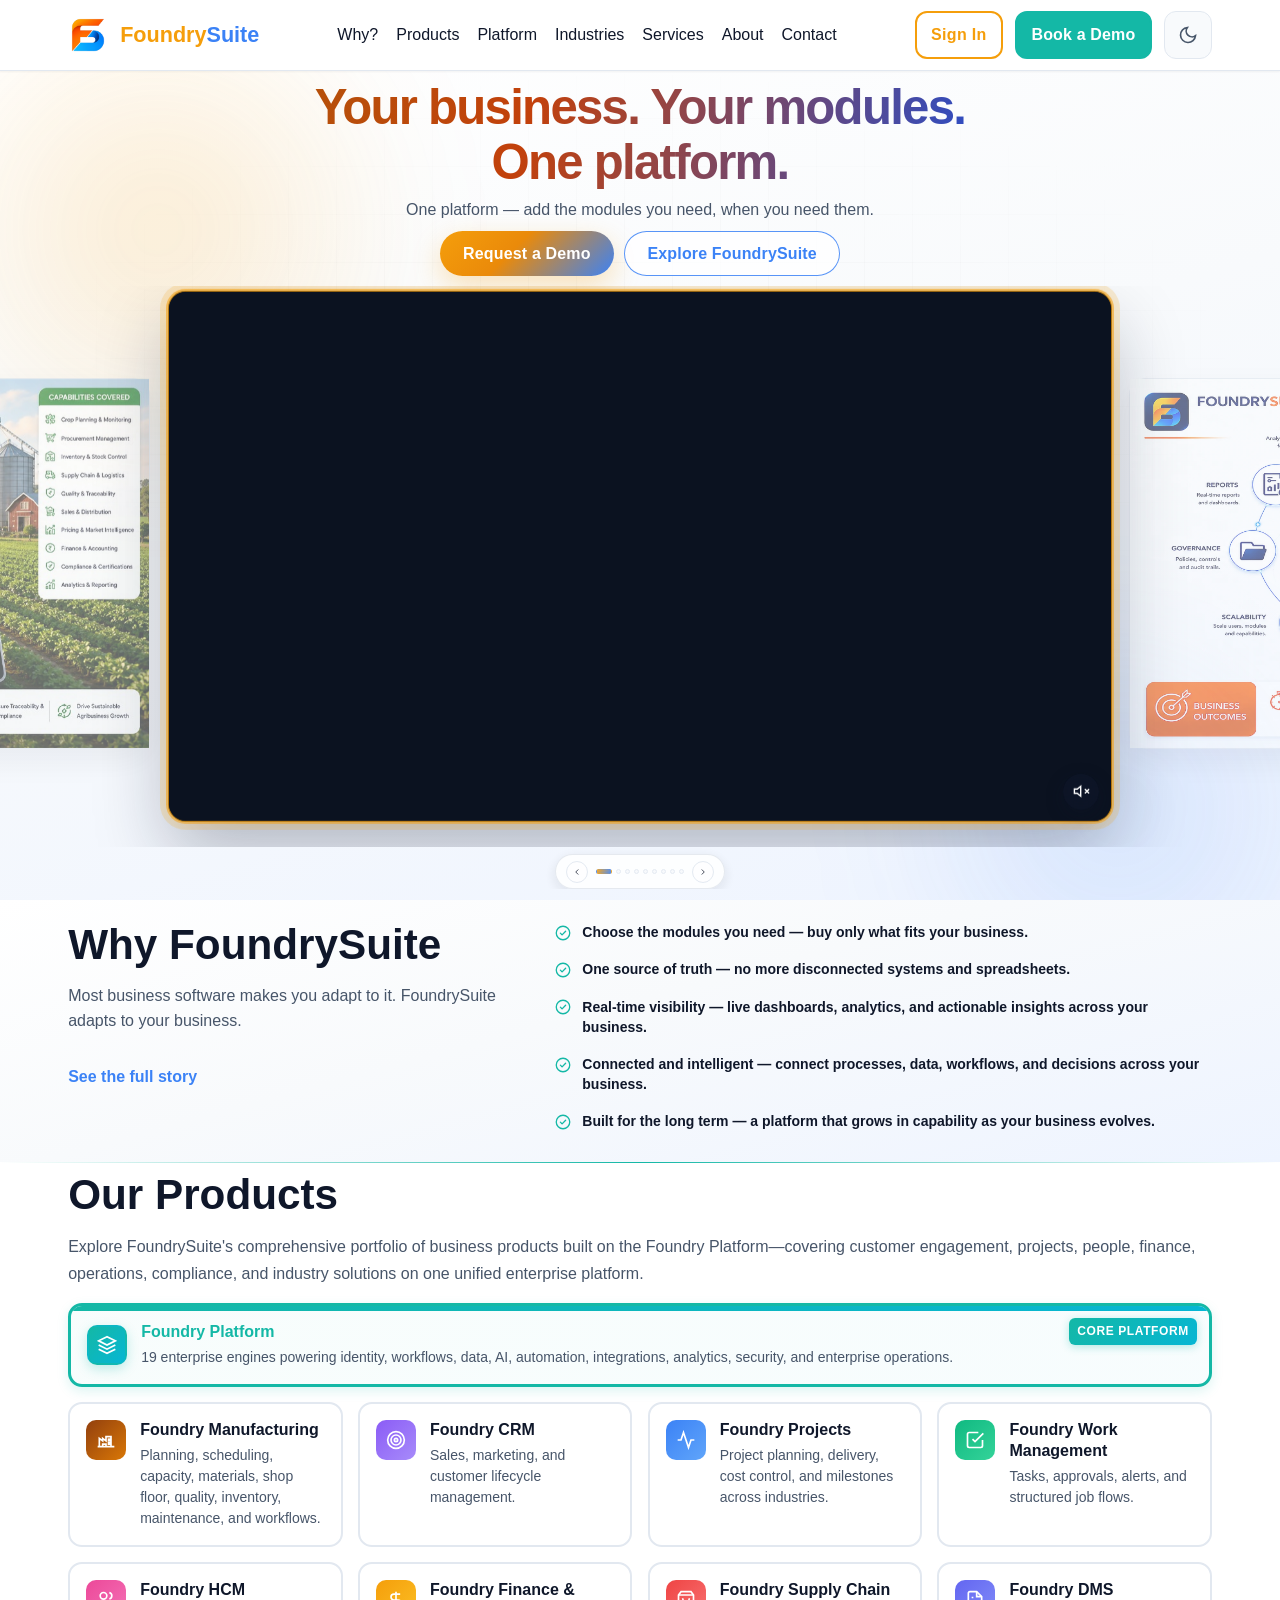
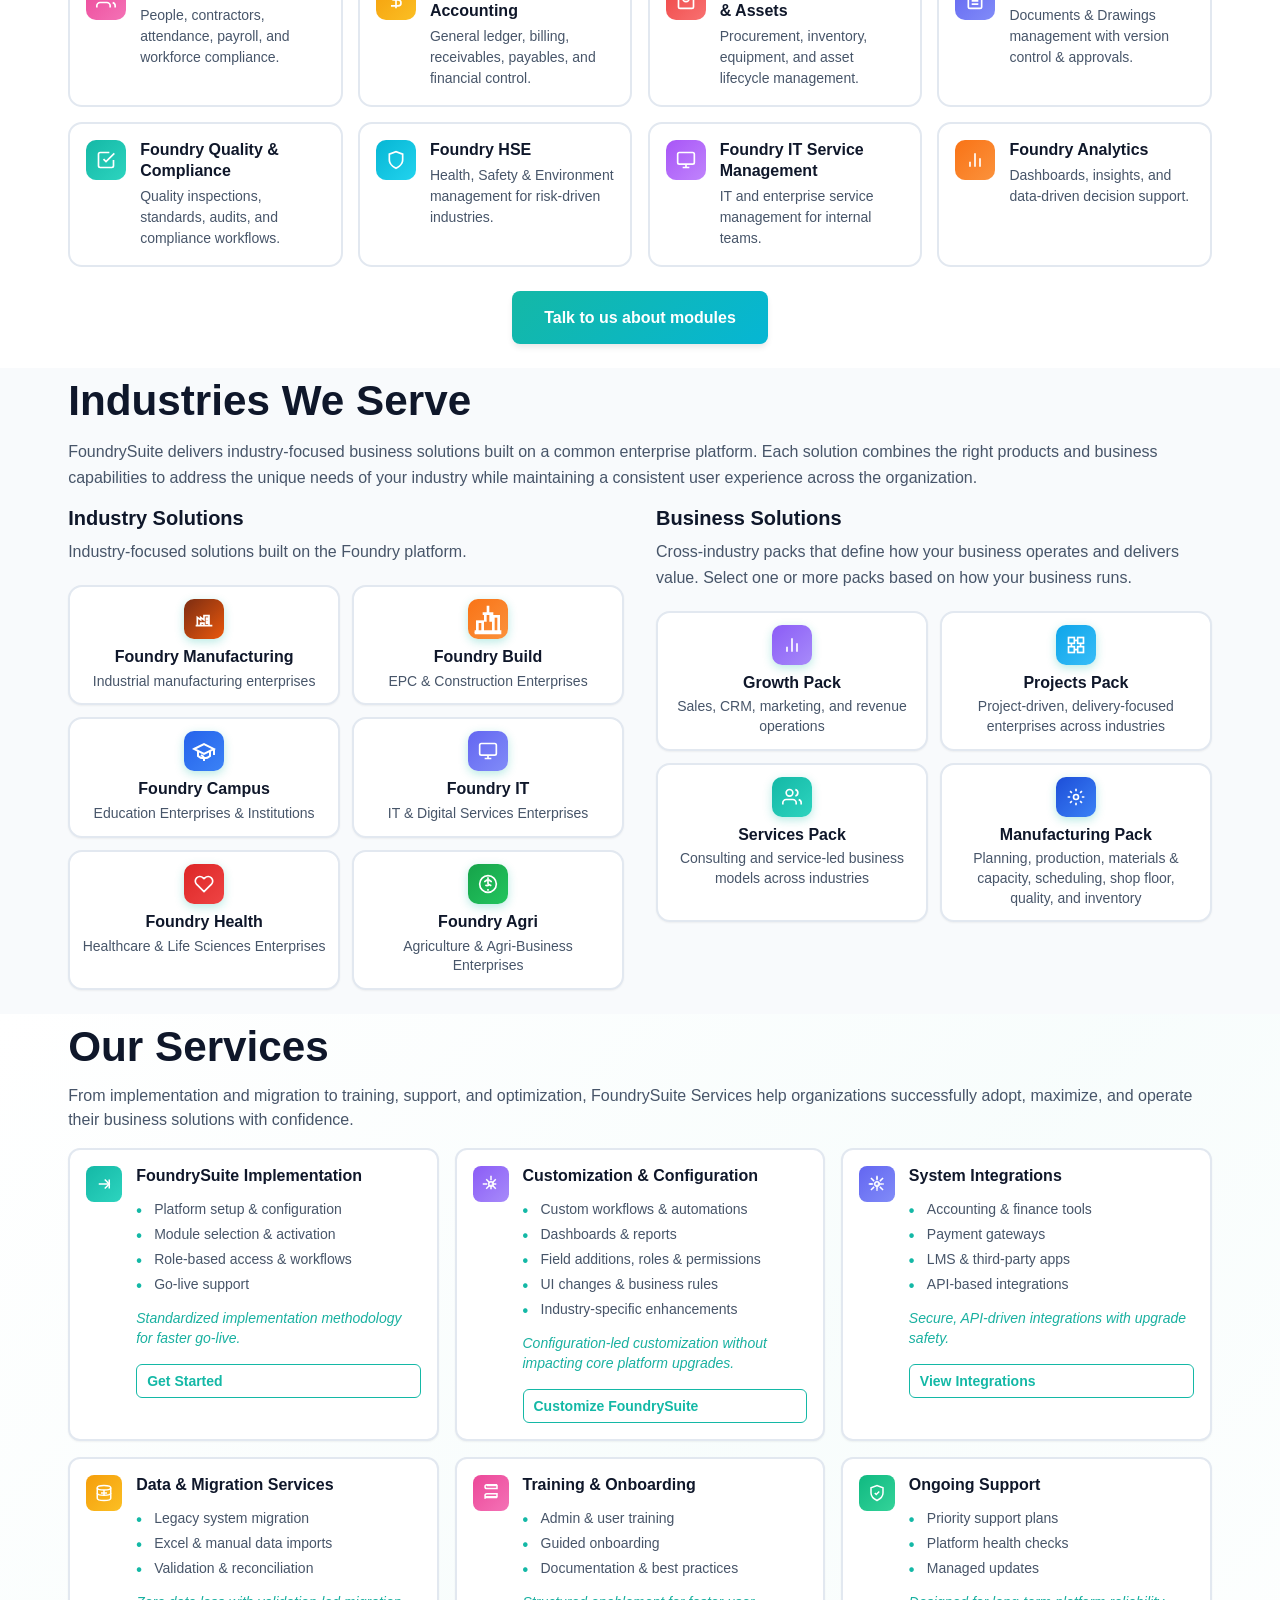
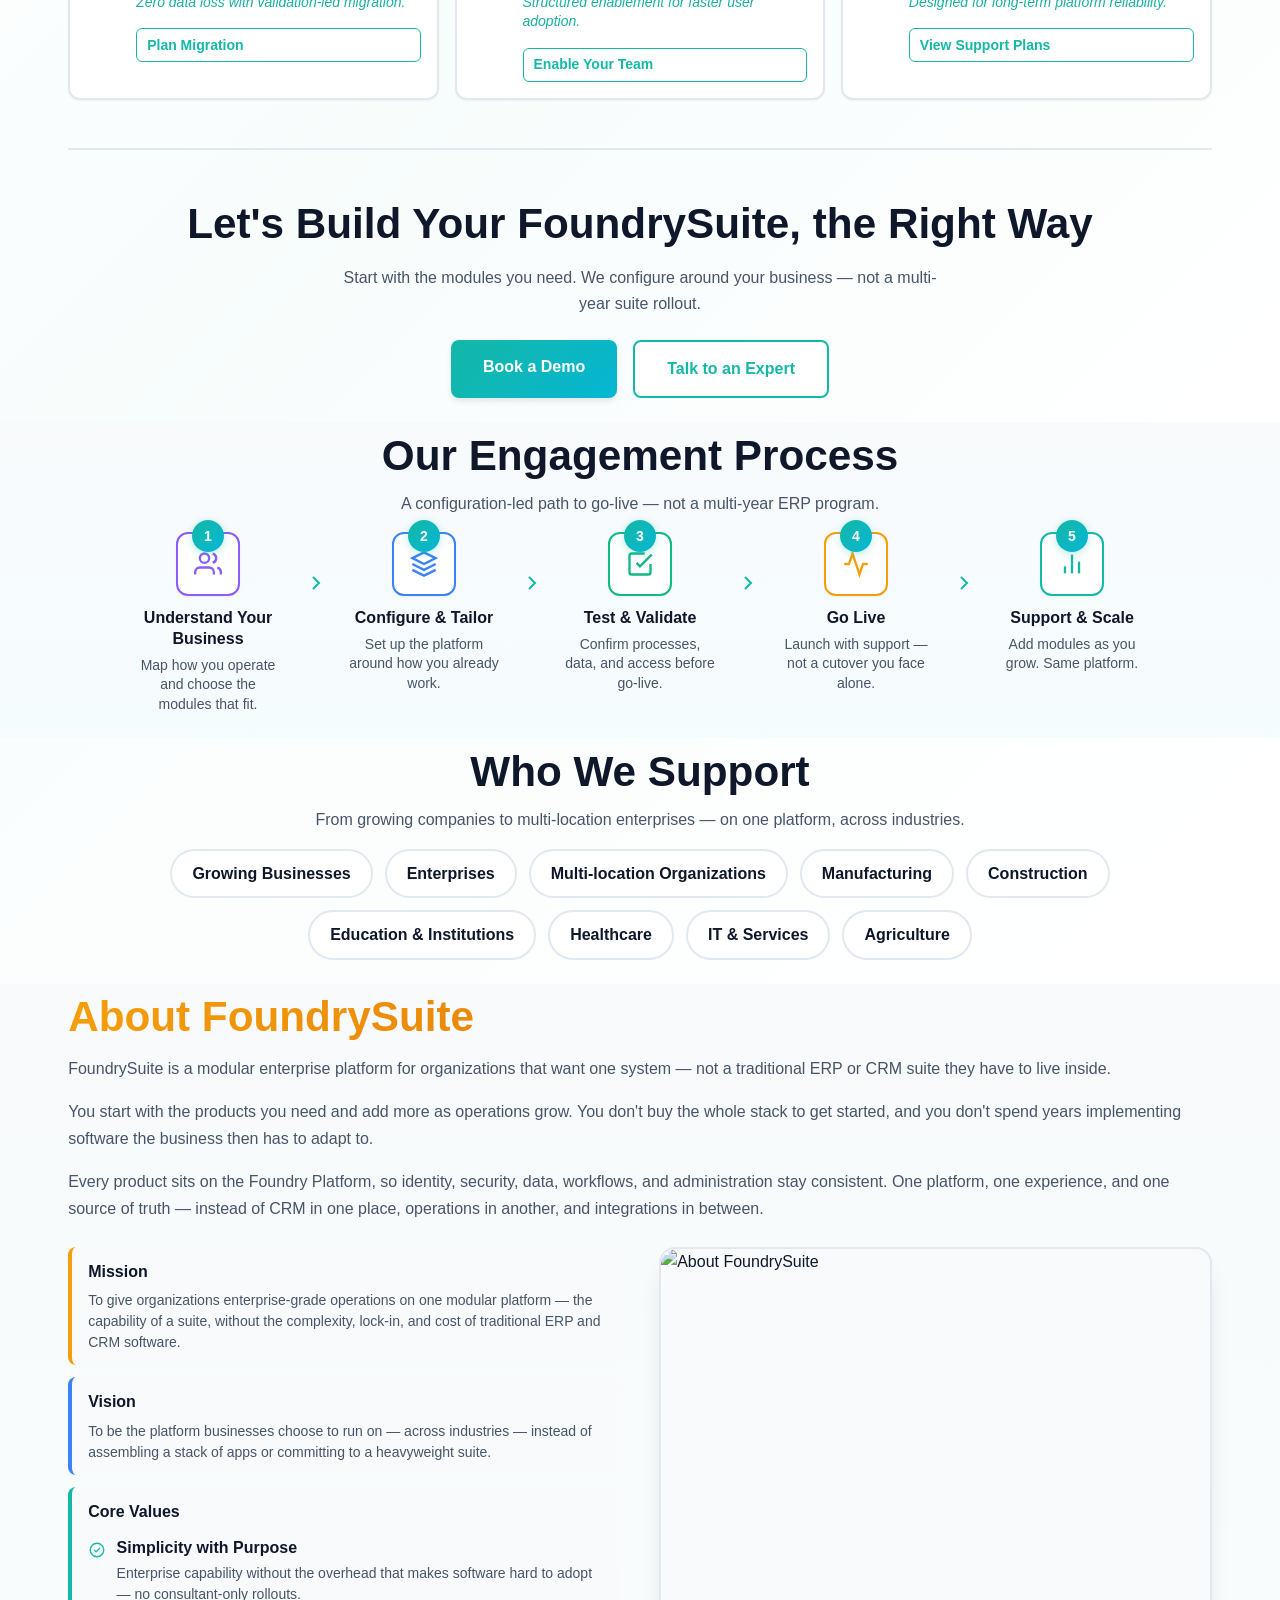
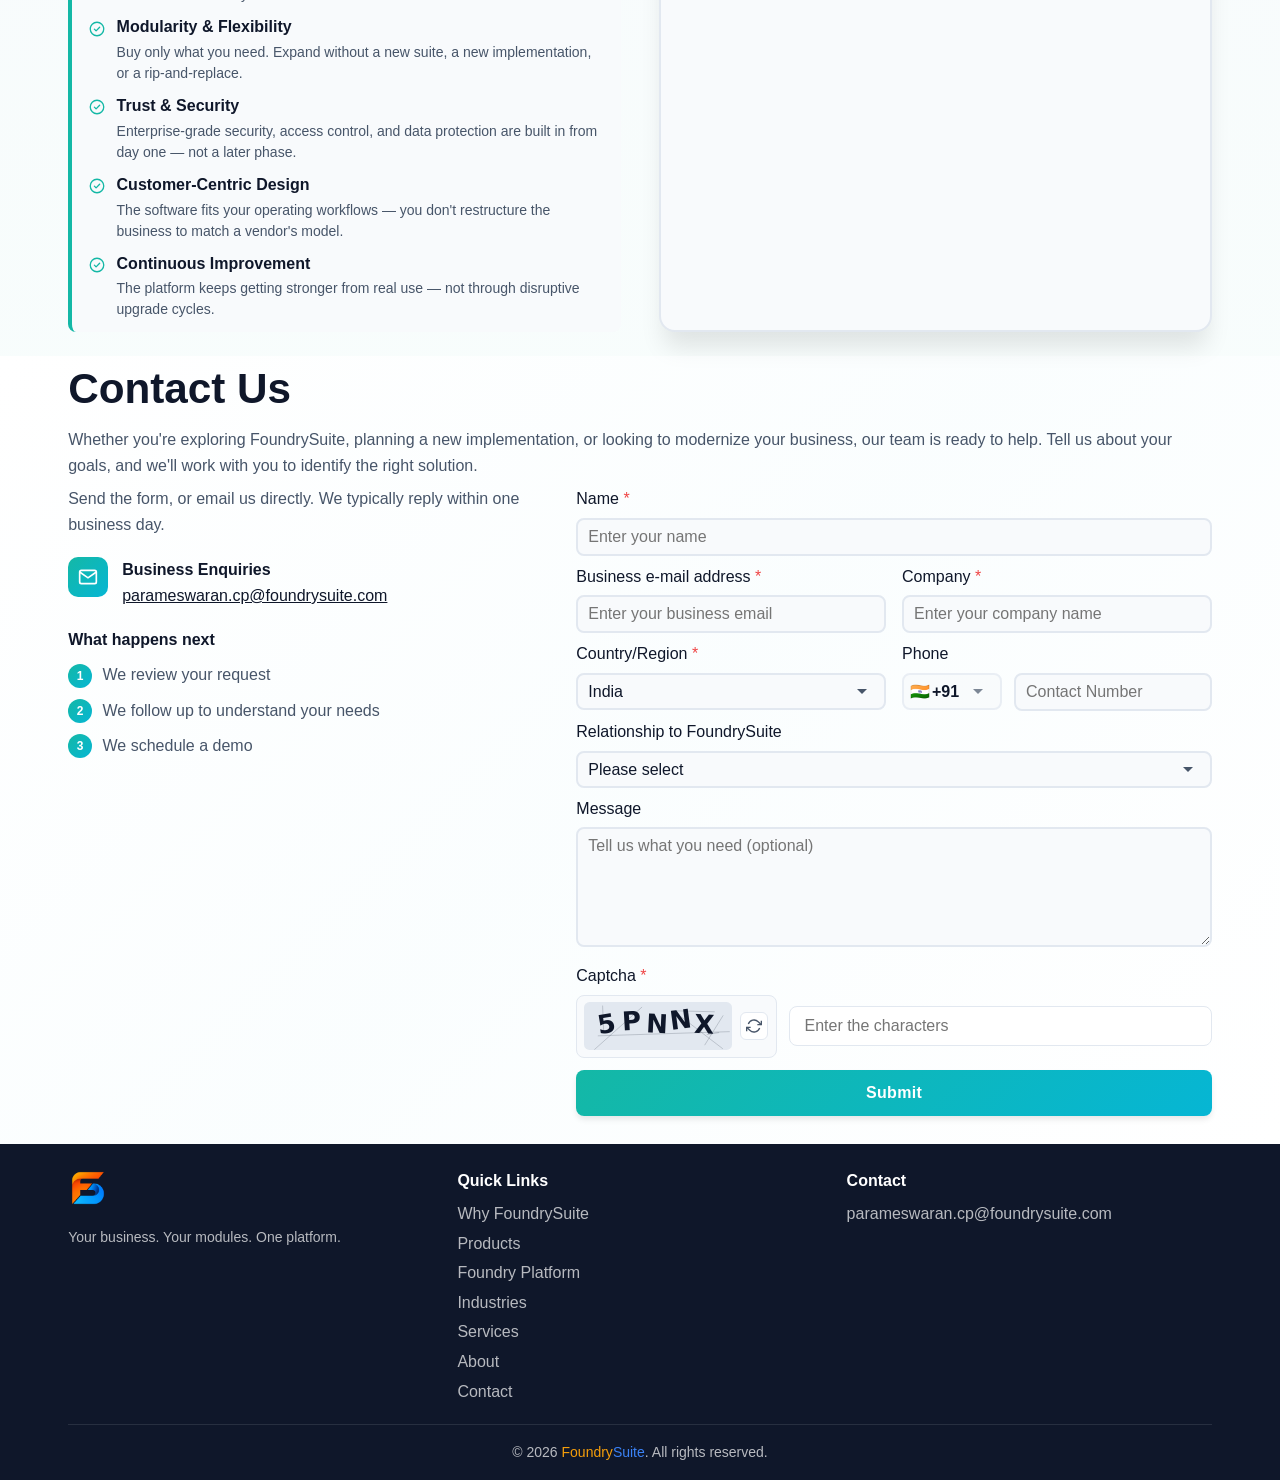
==== commit edbb4a01: "Add a sound toggle for the muted hero logo intro. Keep autoplay muted for browser policy, and let vi" ====
--- a/index.html
+++ b/index.html
@@ -42,7 +42,7 @@
     <link rel="icon" type="image/png" sizes="16x16" href="assets/images/Icons/favicon-16x16-light.png?v=nobg1">
     <link rel="apple-touch-icon" sizes="180x180" href="assets/images/Icons/apple-touch-icon-light.png?v=nobg1">
     <script src="assets/js/core/theme-init.js"></script>
-    <link rel="stylesheet" href="styles.css?v=logo-intro1">
+    <link rel="stylesheet" href="styles.css?v=logo-sound1">
     <link rel="preconnect" href="https://fonts.googleapis.com">
     <link rel="preconnect" href="https://fonts.gstatic.com" crossorigin>
     <link href="https://fonts.googleapis.com/css2?family=Inter:wght@300;400;500;600;700&family=Outfit:wght@500;600;700;800&display=swap" rel="stylesheet">
@@ -140,6 +140,18 @@
                             <video class="solution-slide-video" muted playsinline preload="auto" disablepictureinpicture controlslist="nodownload nofullscreen noremoteplayback" aria-label="FoundrySuite logo intro">
                                 <source src="assets/videos/fs-logo-intro.mp4" type="video/mp4">
                             </video>
+                            <button type="button" class="intro-sound-toggle" aria-pressed="false" aria-label="Unmute intro" title="Sound off">
+                                <svg class="intro-sound-icon intro-sound-icon--off" viewBox="0 0 24 24" fill="none" stroke="currentColor" stroke-width="2" aria-hidden="true">
+                                    <polygon points="11 5 6 9 2 9 2 15 6 15 11 19 11 5"></polygon>
+                                    <line x1="23" y1="9" x2="17" y2="15"></line>
+                                    <line x1="17" y1="9" x2="23" y2="15"></line>
+                                </svg>
+                                <svg class="intro-sound-icon intro-sound-icon--on" viewBox="0 0 24 24" fill="none" stroke="currentColor" stroke-width="2" aria-hidden="true">
+                                    <polygon points="11 5 6 9 2 9 2 15 6 15 11 19 11 5"></polygon>
+                                    <path d="M15.54 8.46a5 5 0 0 1 0 7.07"></path>
+                                    <path d="M19.07 4.93a10 10 0 0 1 0 14.14"></path>
+                                </svg>
+                            </button>
                         </div>
 
                         <!-- Slide 2: FoundrySuite Orbit -->
@@ -1372,7 +1384,7 @@
 
     <script src="assets/js/core/security-manager.js"></script>
     <script src="assets/js/core/content-protection.js"></script>
-    <script src="script.js?v=logo-intro1"></script>
+    <script src="script.js?v=logo-sound1"></script>
 </body>
 </html>
 
--- a/styles.css
+++ b/styles.css
@@ -1022,6 +1022,58 @@
 
 [data-theme="dark"] .solution-slide[data-solution="logo-intro"] {
     background: #050816;
+}
+
+.intro-sound-toggle {
+    display: none;
+    position: absolute;
+    right: 0.7rem;
+    bottom: 0.7rem;
+    z-index: 6;
+    width: 2.25rem;
+    height: 2.25rem;
+    border: 0;
+    border-radius: 999px;
+    align-items: center;
+    justify-content: center;
+    cursor: pointer;
+    color: #fff;
+    background: rgba(15, 23, 42, 0.62);
+    backdrop-filter: blur(10px);
+    box-shadow: 0 6px 18px rgba(15, 23, 42, 0.28);
+    pointer-events: auto;
+}
+
+.solution-slide.active .intro-sound-toggle {
+    display: flex;
+}
+
+.intro-sound-toggle:hover,
+.intro-sound-toggle:focus-visible {
+    background: rgba(15, 23, 42, 0.82);
+    outline: none;
+}
+
+.intro-sound-toggle:focus-visible {
+    box-shadow: 0 0 0 2px #fff, 0 0 0 4px rgba(245, 158, 11, 0.9);
+}
+
+.intro-sound-icon {
+    width: 1.05rem;
+    height: 1.05rem;
+    display: none;
+}
+
+.intro-sound-toggle .intro-sound-icon--off {
+    display: block;
+}
+
+.intro-sound-toggle.is-on .intro-sound-icon--off {
+    display: none;
+}
+
+.intro-sound-toggle.is-on .intro-sound-icon--on {
+    display: block;
 }
 
 /* Orbit art is taller than 16:9 — stretch to fill so nothing is cropped */
